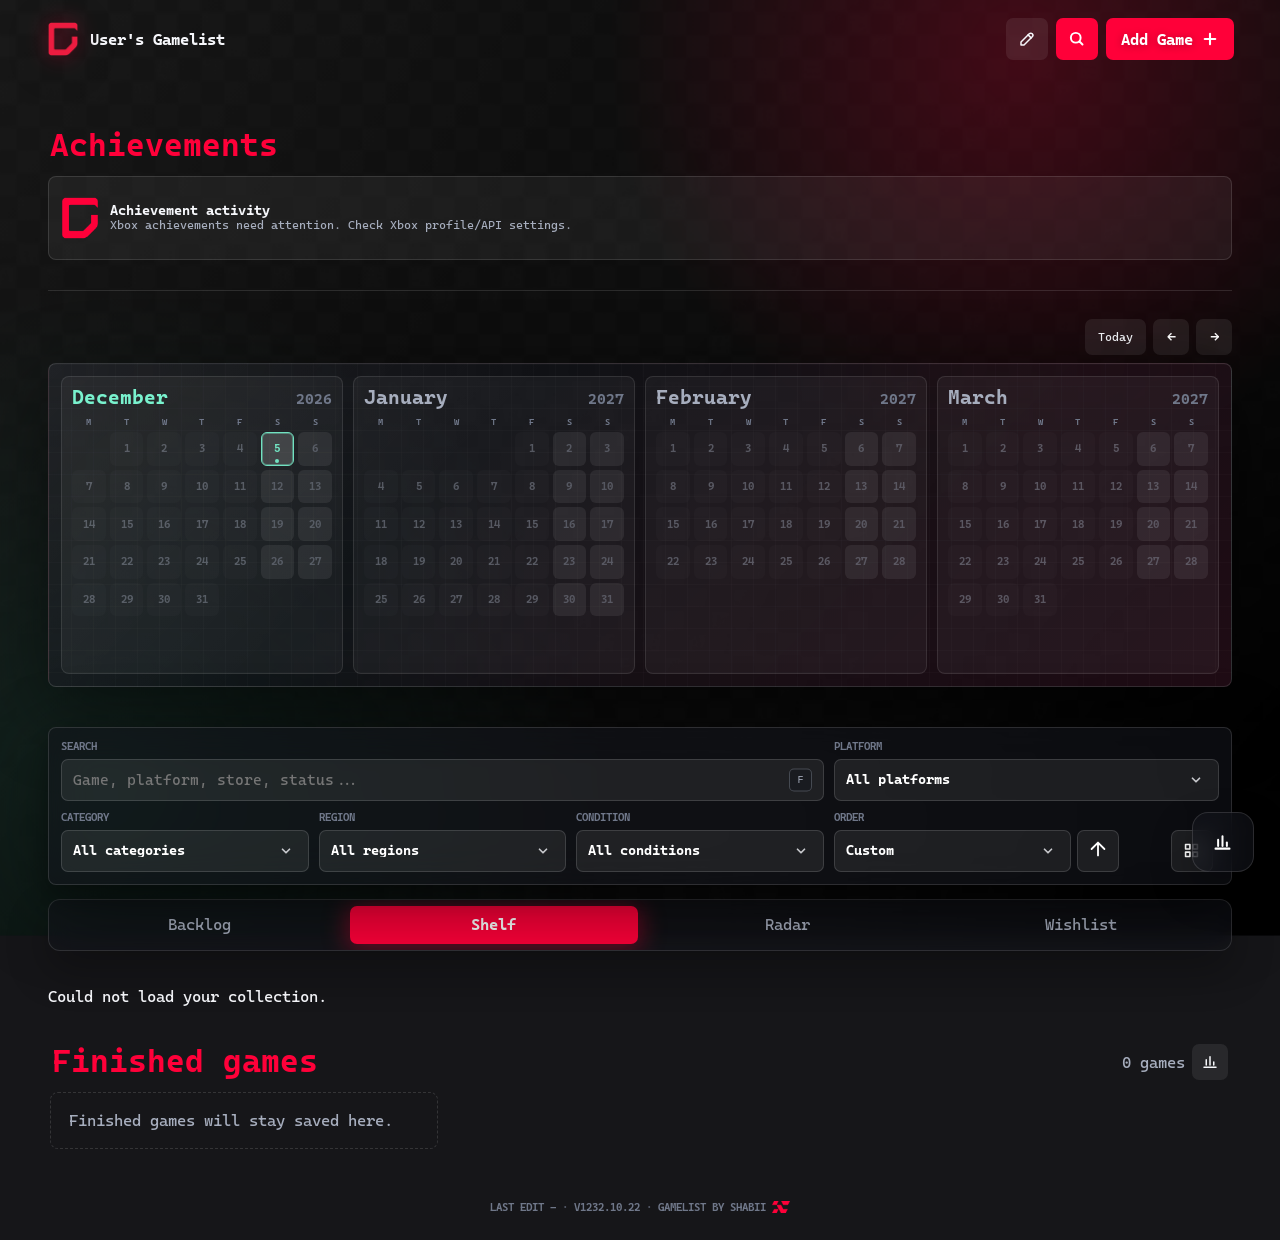
==== collection-ui.html @ f6c551bb "Sync from upstream while preserving local config" ====
<!doctype html>
<html lang="en" class="theme-booting theme-fonts-loading">
  <head>
    <meta charset="utf-8">
    <meta name="viewport" content="width=device-width, initial-scale=1">
    <meta name="color-scheme" content="dark">
    <meta name="theme-color" content="#ff0039">
    <title>Gamelist shared collection UI</title>
    <link rel="icon" type="image/png" href="assets/Icon_shelf.png">
    <style>html.theme-booting:not(.from-pull-navigation) body{visibility:hidden}</style>
    <script>
      if ("serviceWorker" in navigator) {
        const hadController = Boolean(navigator.serviceWorker.controller);
        if (hadController) navigator.serviceWorker.addEventListener("controllerchange", () => window.location.reload(), { once: true });
        navigator.serviceWorker.register("/service-worker.js").catch(() => {});
      }
    </script>
    <script>
      (() => {
        const root = document.documentElement;
        if (window.parent !== window && new URLSearchParams(location.search).get("editor") === "1") root.classList.add("game-editor-embed");
        if (new URLSearchParams(location.search).get("pull") === "1") {
          root.classList.add("from-pull-navigation");
          try {
            if (sessionStorage.getItem("gamelist-editor") === "true") root.classList.add("from-authenticated-navigation");
          } catch {}
        }
        const settingsKey = "gamelist:settings:v1";
        const themes = {
          shabii: { title: "Shabii's Shelf", icon: "assets/Icon_shelf.png", color: "#ff0039" },
          kash: { title: "Kash's Shelf", icon: "assets/kh_icon.png", color: "#005cff" },
        };
        const custom = (settings, fallbackKey) => {
          const theme = settings.customTheme || {};
          const owner = String(settings.defaultOwner || "Owner").trim() || "Owner";
          const hex = (value, fallback) => /^#?[0-9a-fA-F]{6}$/.test(value || "") ? `#${String(value).replace("#", "")}` : fallback;
          const main = theme.mainColorReset === false ? hex(theme.mainColor, themes[fallbackKey].color) : themes[fallbackKey].color;
          const accent = theme.accentColorReset === false ? hex(theme.accentColor, "#79f2ce") : "#79f2ce";
          const gradient = hex(theme.gradientColor, main);
          const extra = hex(theme.extraColor, "#7c5cff");
          const fonts = { antique: "Antique Olive Nord", georgia: "Georgia Bold", pokemon: "Pokemon GBA", pixel: "04B 30", michroma: "Michroma", minecraft: "Minecraft", mata: "Mata Regular" };
          const source = (value) => ({ main, accent, gradient, extra })[value] || main;
          const mix = (color, alpha) => {
            const int = Number.parseInt(color.slice(1), 16);
            return `rgba(${(int >> 16) & 255}, ${(int >> 8) & 255}, ${int & 255}, ${alpha})`;
          };
          const defaultIcon = () => {
            if (theme.mainColorReset !== false) return themes[fallbackKey].icon;
            try { return localStorage.getItem(`gamelist:tinted-icon:shelf:${main}`) || themes[fallbackKey].icon; } catch { return themes[fallbackKey].icon; }
          };
          const icon = owner.toLowerCase() === "kash" ? themes.kash.icon : (theme.shelfIcon || defaultIcon());
          return { title: `${owner}'s Shelf`, icon, color: main, accent, gradient, extra, glow1: mix(source(theme.glowPrimary), .22), glow2: mix(source(theme.glowSecondary || "accent"), .14), background: theme.backgroundImage || "", font: fonts[theme.accentFont] || "Cascadia Code", fontKey: theme.accentFont || "", mode: theme.mode === "light" ? "light" : "dark", disableGlow: Boolean(theme.disableGlow), gradientOn: Boolean(theme.gradient), uppercaseTitles: Boolean(theme.uppercaseTitles), bigLogo: fallbackKey === "kash" || Boolean(theme.bigLogo) };
        };
        const apply = (key, settings = {}) => {
          const themeKey = themes[key] ? key : "shabii";
          const theme = custom(settings, themeKey);
          window.__initialTheme = theme;
          root.dataset.initialTheme = themeKey;
          root.classList.toggle("theme-kash", themeKey === "kash");
          root.classList.toggle("theme-light", theme.mode === "light");
          root.classList.toggle("theme-no-glow", theme.disableGlow);
          root.classList.toggle("theme-gradient", theme.gradientOn);
          root.classList.toggle("theme-uppercase-titles", theme.uppercaseTitles);
          root.classList.toggle("theme-big-logo", theme.bigLogo);
          root.classList.toggle("theme-font-pokemon", theme.fontKey === "pokemon");
          root.classList.toggle("theme-font-michroma", theme.fontKey === "michroma");
          root.classList.toggle("theme-font-mata", theme.fontKey === "mata");
          root.style.setProperty("--accent", theme.color);
          root.style.setProperty("--accent-1", theme.accent);
          root.style.setProperty("--accent-2", theme.accent);
          root.style.setProperty("--title-gradient-start", theme.gradientOn ? theme.gradient : theme.color);
          root.style.setProperty("--title-gradient-end", theme.color);
          root.style.setProperty("--extra-color", theme.extra);
          root.style.setProperty("--glow-primary", theme.glow1);
          root.style.setProperty("--glow-secondary", theme.glow2);
          root.style.setProperty("--custom-backdrop-image", theme.background ? `url("${theme.background.replace(/"/g, "%22")}")` : "var(--default-backdrop-image)");
          root.style.setProperty("--display-title-font", `"${theme.font}", "Cascadia Code", ui-monospace, monospace`);
          document.body?.classList.toggle("theme-kash", themeKey === "kash");
          document.body?.classList.toggle("theme-light", theme.mode === "light");
          document.body?.classList.toggle("theme-no-glow", theme.disableGlow);
          document.body?.classList.toggle("theme-gradient", theme.gradientOn);
          document.body?.classList.toggle("theme-uppercase-titles", theme.uppercaseTitles);
          document.body?.classList.toggle("theme-big-logo", theme.bigLogo);
          document.body?.classList.toggle("theme-font-pokemon", theme.fontKey === "pokemon");
          document.body?.classList.toggle("theme-font-michroma", theme.fontKey === "michroma");
          document.body?.classList.toggle("theme-font-mata", theme.fontKey === "mata");
          document.title = theme.title;
          document.querySelector("meta[name='theme-color']")?.setAttribute("content", theme.color);
          document.querySelector("link[rel='icon']")?.setAttribute("href", theme.icon);
          warmThemeImages(theme);
          return themeKey;
        };
        const warmThemeImages = (theme) => {
          [theme.icon, theme.background].filter(Boolean).forEach((src) => {
            try {
              const image = new Image();
              image.decoding = "async";
              image.src = src;
              if (!src.startsWith("data:") && !document.querySelector(`link[data-theme-preload][href="${CSS.escape(src)}"]`)) {
                const link = document.createElement("link");
                link.rel = "preload";
                link.as = "image";
                link.href = src;
                link.dataset.themePreload = "true";
                document.head.appendChild(link);
              }
            } catch {}
          });
        };
        const waitForDisplayFont = async (theme) => {
          const fontFiles = {
            "Cascadia Code": ["assets/fonts/CascadiaCode.woff2", "font/woff2", 700],
            "Antique Olive Nord": ["assets/fonts/AntiqueOliveNord.woff2", "font/woff2", 900],
            "Georgia Bold": ["assets/fonts/Georgia-Bold.ttf", "font/ttf", 800],
            "Pokemon GBA": ["assets/fonts/pokemon-emerald.ttf", "font/ttf", 400],
            "04B 30": ["assets/fonts/04B_30.TTF", "font/ttf", 400],
            Michroma: ["assets/fonts/Michroma.ttf", "font/ttf", 400],
            Minecraft: ["assets/fonts/Minecraft.ttf", "font/ttf", 400],
            "Mata Regular": ["assets/fonts/Mata%20Regular.otf", "font/otf", 400],
          };
          const [src, type, weight] = fontFiles[theme.font] || fontFiles["Cascadia Code"];
          if (!document.querySelector(`link[data-display-font-preload][href="${src}"]`)) {
            const link = document.createElement("link");
            link.rel = "preload";
            link.as = "font";
            link.type = type;
            link.crossOrigin = "anonymous";
            link.href = src;
            link.dataset.displayFontPreload = "true";
            document.head.appendChild(link);
          }
          await new Promise((resolve) => {
            const settle = () => resolve();
            const timer = window.setTimeout(settle, 1400);
            const load = () => document.fonts.load(`${weight} 40px "${theme.font}"`).then(settle, settle);
            if (document.readyState === "loading") {
              document.addEventListener("DOMContentLoaded", () => load().finally(() => window.clearTimeout(timer)), { once: true });
            } else {
              load().finally(() => window.clearTimeout(timer));
            }
          });
          root.classList.remove("theme-fonts-loading");
        };
        const saveTheme = (key, nextSettings = null) => {
          try {
            const settings = JSON.parse(localStorage.getItem(settingsKey) || "{}");
            localStorage.setItem(settingsKey, JSON.stringify({ ...settings, ...(nextSettings || {}), theme: key }));
          } catch {}
        };
        let savedSettings = {};
        let savedTheme = "";
        try {
          savedSettings = JSON.parse(localStorage.getItem(settingsKey) || "{}");
          savedTheme = savedSettings.theme || "";
        } catch {}
        window.__applyInitialTheme = apply;
        window.__initialThemeReady = (savedTheme
          ? Promise.resolve(apply(savedTheme, savedSettings))
          : fetch("/api/sync?settings=1", { cache: "no-store" })
            .then((response) => response.ok ? response.json() : {})
            .then((data) => {
              const key = themes[data?.settings?.theme] ? data.settings.theme : "shabii";
              saveTheme(key, data?.settings || {});
              return apply(key, data?.settings || {});
            })
            .catch(() => apply("shabii", {}))).then(async () => {
              await waitForDisplayFont(window.__initialTheme || {});
              return root.dataset.initialTheme;
            });
        window.setTimeout(() => root.classList.remove("theme-booting"), 3500);
      })();
    </script>
    <link rel="stylesheet" href="styles.css">
    <link rel="stylesheet" href="shelf.css">
    <link rel="stylesheet" href="game-editor-layout.css">
  </head>
  <body class="shelf-page auth-checking">
    <script>
      (() => {
        const theme = window.__initialTheme || {};
        const themeKey = document.documentElement.dataset.initialTheme;
        document.body.classList.toggle("theme-kash", themeKey === "kash");
        document.body.classList.toggle("theme-light", theme.mode === "light");
        document.body.classList.toggle("theme-no-glow", Boolean(theme.disableGlow));
        document.body.classList.toggle("theme-gradient", Boolean(theme.gradientOn));
        document.body.classList.toggle("theme-uppercase-titles", Boolean(theme.uppercaseTitles));
        document.body.classList.toggle("theme-big-logo", Boolean(theme.bigLogo));
        document.body.classList.toggle("theme-font-pokemon", theme.fontKey === "pokemon");
        document.body.classList.toggle("theme-font-michroma", theme.fontKey === "michroma");
        document.body.classList.toggle("theme-font-mata", theme.fontKey === "mata");
        document.body.classList.toggle("can-edit", sessionStorage.getItem("gamelist-editor") === "true");
      })();
    </script>
    <div class="backdrop" aria-hidden="true"></div>

    <header class="topbar shelf-topbar">
      <a class="brand" href="/?list=shelf" aria-label="Shabii's Shelf">
        <img class="brand-mark" src="assets/Icon_shelf.png" alt="">
        <span>Shabii's Shelf</span>
      </a>
      <button class="brand-version-chip" id="brandVersion" type="button" hidden>Version -</button>
      <script>
        (() => {
          const theme = window.__initialTheme;
          if (!theme) return;
          const brand = document.currentScript.previousElementSibling?.previousElementSibling;
          const mark = brand?.querySelector(".brand-mark");
          const label = brand?.querySelector("span:last-child");
          if (mark && theme.icon) mark.src = theme.icon;
          if (label && theme.title) label.textContent = theme.title;
          if (brand && theme.title) brand.setAttribute("aria-label", theme.title);
        })();
      </script>
      <div class="top-actions">
        <button class="ghost-button" id="loginButton" type="button" title="Edit" aria-label="Edit" data-i18n-title="Edit" data-i18n-aria-label="Edit" hidden>
          <svg class="pencil-icon" viewBox="0 0 24 24" aria-hidden="true"><path d="M4 20h4l11-11a2.8 2.8 0 0 0-4-4L4 16v4Z"></path><path d="M13.5 6.5l4 4"></path></svg>
        </button>
        <button class="icon-button" id="settingsButton" type="button" title="Settings" aria-label="Settings" data-i18n-title="Settings" data-i18n-aria-label="Settings" aria-busy="true" disabled hidden>
          <svg class="settings-icon" viewBox="0 0 24 24" aria-hidden="true">
            <path d="M4 6h10M18 6h2M4 12h2M10 12h10M4 18h10M18 18h2"></path>
            <circle cx="16" cy="6" r="2"></circle>
            <circle cx="8" cy="12" r="2"></circle>
            <circle cx="16" cy="18" r="2"></circle>
          </svg>
        </button>
        <span class="top-actions-separator" aria-hidden="true"></span>
        <button class="ghost-button" id="fetchPricesButton" type="button" hidden>
          <svg class="euro-icon" viewBox="0 0 24 24" aria-hidden="true"><path d="M19 5.5A7 7 0 0 0 8.2 7.1 7.4 7.4 0 0 0 7 12a7.4 7.4 0 0 0 1.2 4.9A7 7 0 0 0 19 18.5"></path><path d="M4 10h10"></path><path d="M4 14h10"></path></svg>
          <span class="button-label">Fetch New Prices</span>
        </button>
        <button class="primary-button top-search-button" id="searchButton" type="button" title="Search" aria-label="Search" data-i18n-title="Search" data-i18n-aria-label="Search">
          <span class="button-icon" aria-hidden="true">
            <svg class="search-icon" viewBox="0 0 24 24"><circle cx="11" cy="11" r="6.5"></circle><path d="m16 16 4 4"></path></svg>
          </span>
        </button>
        <button class="primary-button" id="addButton" type="button" hidden>
          <span class="button-label">Add Game</span>
          <span class="button-icon" aria-hidden="true">
            <svg class="plus-icon" viewBox="0 0 24 24"><path d="M12 5v14"></path><path d="M5 12h14"></path></svg>
          </span>
        </button>
        <script>
          if (sessionStorage.getItem("gamelist-editor") === "true") document.querySelector("#addButton")?.removeAttribute("hidden");
        </script>
      </div>
    </header>

    <main class="shell shelf-shell">
      <div class="shelf-modules" id="shelfModules">
        <section class="playing-section shelf-carousel-module" data-module="playing" hidden></section>
        <section class="shelf-favorites-section" data-module="favorites" hidden>
          <div class="column-head"><div><h2 data-i18n="Showcase">Showcase</h2></div><button class="icon-button showcase-edit-button editor-only" id="showcaseEditButton" type="button" title="Edit Showcase" aria-label="Edit Showcase" data-i18n-title="Edit Showcase" data-i18n-aria-label="Edit Showcase"><svg class="pencil-icon" viewBox="0 0 24 24" aria-hidden="true"><path d="M4 20h4l11-11a2.8 2.8 0 0 0-4-4L4 16v4Z"></path><path d="M13.5 6.5l4 4"></path></svg></button></div>
          <div class="favorite-cover-row" id="favoriteGames"></div>
        </section>
        <section class="achievement-section shelf-trophy-module" data-module="trophies" hidden>
          <div class="column-head"><div><h2 data-i18n="Achievements">Achievements</h2></div></div>
          <div id="shelfTrophyCard" class="achievement-panel glass"></div>
        </section>
        <section class="calendar-section hero" data-module="calendar">
          <div class="release-calendar" id="shelfReleaseCalendar" aria-label="Radar release calendar"></div>
        </section>
        <section class="highlights-section" data-module="kpis">
          <div class="stats" id="shelfStats" aria-live="polite"></div>
        </section>

        <section class="toolbar glass shelf-toolbar" data-module="filters">
          <label class="search shelf-search-wide">
            <span data-i18n="Search">Search</span>
            <span class="search-field">
              <input id="searchInput" type="search" placeholder="Game, publisher, genre..." data-i18n-placeholder="Game, publisher, genre...">
              <kbd class="search-shortcut" aria-hidden="true">F</kbd>
              <svg class="search-mobile-icon search-icon" viewBox="0 0 24 24" aria-hidden="true"><circle cx="11" cy="11" r="6.5"></circle><path d="m16 16 4 4"></path></svg>
            </span>
          </label>
          <label>
            <span data-i18n="Platform">Platform</span>
            <select id="platformFilter"></select>
          </label>
          <label>
            <span data-i18n="Region">Region</span>
            <select id="regionFilter"></select>
          </label>
          <label>
            <span data-i18n="Condition">Condition</span>
            <select id="conditionFilter">
              <option value="all" data-i18n="All conditions">All conditions</option>
              <option value="complete" data-i18n="Complete">Complete</option>
              <option value="complete-plus" data-i18n="Complete +">Complete +</option>
              <option value="loose" data-i18n="Loose">Loose</option>
              <option value="sealed" data-i18n="Sealed">Sealed</option>
            </select>
          </label>
          <label><span data-i18n="Category">Category</span><select id="categoryFilter"></select></label>
          <label class="order-label shelf-order-short">
            <span data-i18n="Order">Order</span>
            <div class="order-control"><select id="sortFilter">
              <option value="added" data-i18n="Last added">Last added</option><option value="title" data-i18n="Name">Name</option><option value="platform" data-i18n="Platform">Platform</option><option value="region" data-i18n="Region">Region</option><option value="value" data-i18n="Value">Value</option>
            </select><button class="direction-toggle" id="sortDirectionButton" type="button" title="Sort ascending" aria-label="Sort ascending"></button></div>
          </label>
          <button class="icon-button view-toggle" id="viewToggleButton" type="button" title="Show as list" aria-label="Show as list">
            <svg class="view-icon" viewBox="0 0 24 24" aria-hidden="true"><rect x="4" y="4" width="6" height="6" rx="1"></rect><rect x="14" y="4" width="6" height="6" rx="1"></rect><rect x="4" y="14" width="6" height="6" rx="1"></rect><rect x="14" y="14" width="6" height="6" rx="1"></rect></svg>
          </button>
        </section>

        <section class="shelf-library" data-module="library">
          <div class="shelf-tabs" id="shelfTabs" hidden></div>
          <div class="column-head">
            <h2 id="shelfLibraryTitle" hidden>Shelf</h2>
            <span id="resultCount"></span>
          </div>
          <div class="shelf-grid" id="gameShelf" aria-live="polite"></div>
          <div class="empty-state glass" id="emptyState" hidden>
            <strong data-i18n="Nothing on this shelf">Nothing on this shelf</strong>
            <span data-i18n="Try another filter or search.">Try another filter or search.</span>
            <button class="ghost-button" id="clearFilters" type="button" data-i18n="Clear filters">Clear filters</button>
          </div>
        </section>
      </div>
    </main>

    <footer class="site-footer" aria-label="Site updates">
      <button id="footerDataUpdate" type="button">Last edit -</button>
      <span class="footer-separator" aria-hidden="true">·</span>
      <button id="footerVersion" type="button">Version -</button>
      <span class="footer-separator footer-credit-separator" aria-hidden="true">·</span>
      <a class="footer-credit" href="https://x.com/Shabii_exe" target="_blank" rel="noreferrer"><span id="footerCreditText">Shelf by Shabii</span><span class="footer-credit-logo" aria-hidden="true"></span></a>
    </footer>

    <button class="icon-button scroll-top-button" id="scrollTopButton" type="button" title="Back to top" aria-label="Back to top">
      <svg class="scroll-top-icon" viewBox="0 0 24 24" aria-hidden="true"><polyline points="6 14 12 8 18 14"></polyline></svg>
    </button>
    <button class="icon-button floating-action-button floating-search-button" id="floatingSearchButton" type="button" title="Search" aria-label="Search" data-i18n-title="Search" data-i18n-aria-label="Search">
      <svg class="search-icon" viewBox="0 0 24 24" aria-hidden="true"><circle cx="11" cy="11" r="6.5"></circle><path d="m16 16 4 4"></path></svg>
    </button>
    <div class="floating-edit-actions" id="floatingEditActions" aria-label="Quick actions">
      <button class="icon-button floating-action-button" id="floatingAddButton" type="button" title="Add Game" aria-label="Add Game" data-i18n-title="Add Game" data-i18n-aria-label="Add Game"><svg class="plus-icon" viewBox="0 0 24 24" aria-hidden="true"><path d="M12 5v14"></path><path d="M5 12h14"></path></svg></button>
    </div>
    <nav class="mobile-action-dock" id="mobileActionDock" aria-label="Quick actions">
      <button class="mobile-dock-action" id="mobileDockUp" type="button" title="Back to top" aria-label="Back to top">
        <svg class="scroll-top-icon" viewBox="0 0 24 24" aria-hidden="true"><polyline points="6 14 12 8 18 14"></polyline></svg>
      </button>
      <button class="mobile-dock-action mobile-dock-switch" id="mobileDockSwitch" type="button" aria-label="Go to Gamelist" data-i18n-aria-label="Go to Gamelist">
        <span class="mobile-switch-logos" data-current-page="shelf" aria-hidden="true"><span class="mobile-switch-logo mobile-switch-logo-shelf"></span><span class="mobile-switch-logo mobile-switch-logo-gamelist"></span></span>
        <span class="mobile-switch-label" data-i18n="Go to Gamelist">Go to Gamelist</span>
      </button>
      <button class="mobile-dock-action" id="mobileDockSettings" type="button" title="Settings" aria-label="Settings" data-i18n-title="Settings" data-i18n-aria-label="Settings" aria-busy="true" disabled hidden>
        <svg class="settings-icon" viewBox="0 0 24 24" aria-hidden="true"><path d="M4 6h10M18 6h2M4 12h2M10 12h10M4 18h10M18 18h2"></path><circle cx="16" cy="6" r="2"></circle><circle cx="8" cy="12" r="2"></circle><circle cx="16" cy="18" r="2"></circle></svg>
        <span data-i18n="Settings">Settings</span>
      </button>
      <button class="mobile-dock-action" id="mobileDockStats" type="button" title="Shelf statistics" aria-label="Shelf statistics" data-i18n-title="Shelf statistics" data-i18n-aria-label="Shelf statistics">
        <svg class="graph-icon" viewBox="0 0 24 24" aria-hidden="true"><path d="M4 19h16"></path><path d="M7 16V9"></path><path d="M12 16V5"></path><path d="M17 16v-4"></path></svg>
        <span data-i18n="Check statistics">Check statistics</span>
      </button>
      <button class="mobile-dock-action" id="mobileDockSearch" type="button" title="Search" aria-label="Search" data-i18n-title="Search" data-i18n-aria-label="Search">
        <svg class="search-icon" viewBox="0 0 24 24" aria-hidden="true"><circle cx="11" cy="11" r="6.5"></circle><path d="m16 16 4 4"></path></svg>
        <span data-i18n="Search">Search</span>
      </button>
      <button class="mobile-dock-action" id="mobileDockAdd" type="button" aria-label="Add Game" data-i18n-aria-label="Add Game" hidden>
        <svg class="plus-icon" viewBox="0 0 24 24" aria-hidden="true"><path d="M12 5v14M5 12h14"></path></svg>
        <span data-i18n="Add Game">Add Game</span>
      </button>
    </nav>

    <dialog id="detailDialog">
      <article class="detail-modal glass">
          <button class="icon-button detail-close" id="detailClose" type="button" title="Close" aria-label="Close">×</button>
          <div class="detail-cover" id="detailCoverWrap"><img id="detailCover" alt=""></div>
          <div class="detail-body">
            <h2 id="detailTitle"></h2>
            <div class="studio-line" id="detailStudio"></div>
            <div class="meta" id="detailMeta"></div>
            <div class="play-dates detail-dates" id="detailDates"></div>
            <div class="chips" id="detailChips"></div>
            <div class="store-links" id="detailLinks"></div>
            <div class="detail-note" id="detailNote" hidden></div>
            <p id="detailDescription"></p>
            <section class="detail-guides" id="detailGuides" hidden><h3 data-i18n="Guides">Guides</h3><div class="guide-links" id="detailGuideLinks"></div></section>
            <section class="detail-condition" id="detailConditionPanel"><h3 data-i18n="Collection condition">Collection condition</h3><div class="condition-grid" id="detailCondition"></div></section>
            <section class="detail-price-panel" id="detailPricePanel"><div class="detail-section-head"><button class="detail-section-toggle" id="detailPriceToggle" type="button" aria-expanded="true" aria-controls="detailPriceContent"><span data-i18n="Collection value">Collection value</span><strong id="detailPriceHeadline"></strong></button><button class="icon-button detail-fetch-value-button editor-only" id="fetchValueButton" type="button" title="Fetch value" aria-label="Fetch value" data-i18n-title="Fetch value" data-i18n-aria-label="Fetch value"><svg class="euro-icon" viewBox="0 0 24 24" aria-hidden="true"><path d="M19 5.5A7 7 0 0 0 8.2 7.1 7.4 7.4 0 0 0 7 12a7.4 7.4 0 0 0 1.2 4.9A7 7 0 0 0 19 18.5"></path><path d="M4 10h10"></path><path d="M4 14h10"></path></svg></button></div><div class="detail-price-content" id="detailPriceContent"><div id="detailPriceSummary"></div><svg id="detailPriceGraph" class="price-history-graph" viewBox="0 0 600 150" role="img" aria-label="Collection value history" data-i18n-aria-label="Collection value history"></svg></div></section>
            <section class="detail-store-price-panel" id="detailStorePricePanel"><div class="prices detail-prices detail-store-prices" id="detailStorePrices"></div></section>
            <section class="detail-trophies" id="shelfDetailTrophies" hidden><div class="detail-trophies-head"><h3><svg class="trophy-icon" viewBox="0 0 24 24" aria-hidden="true"><path d="M8 4h8v4a4 4 0 0 1-8 0V4Z"></path><path d="M8 6H5a3 3 0 0 0 3 3"></path><path d="M16 6h3a3 3 0 0 1-3 3"></path><path d="M12 12v4"></path><path d="M9 20h6"></path><path d="M10 16h4v4h-4z"></path></svg><span id="shelfTrophyTitle">TROPHIES</span></h3><div class="detail-trophy-tools"><span id="shelfTrophyCount"></span><span class="detail-trophy-percent" id="shelfTrophyPercent"></span><select id="shelfTrophySort" aria-label="Sort trophies" data-i18n-aria-label="Sort trophies"><option value="order" data-i18n="Order">Order</option><option value="name" data-i18n="Name">Name</option><option value="completed" data-i18n="Completed">Completed</option></select><button class="direction-toggle" id="shelfTrophyDirection" type="button" title="Sort ascending" aria-label="Sort ascending"><svg class="sort-arrow-icon" viewBox="0 0 24 24" aria-hidden="true"><path d="M12 19V5m-7 7 7-7 7 7"></path></svg></button></div></div><div class="detail-trophy-scroller"><div class="detail-trophy-list" id="shelfTrophyList"></div></div></section>
          </div>
      </article>
    </dialog>

    <dialog id="addDialog">
      <form method="dialog" class="modal add-modal" id="addGameForm">
        <div class="modal-head">
          <div><p class="eyebrow">Game data</p><h2>Add game</h2></div>
          <div class="modal-head-actions">
            <button class="primary-button modal-head-save" type="submit">Save</button>
            <button class="icon-button" id="addClose" type="button" title="Close" aria-label="Close">×</button>
          </div>
        </div>

        <div class="shelf-gamelist-import-summary" id="shelfGamelistImportSummary" hidden>
          <img class="shelf-gamelist-import-cover" alt="">
          <div class="shelf-gamelist-import-copy">
            <strong class="shelf-gamelist-import-title"></strong>
            <span class="shelf-gamelist-import-platform"></span>
            <span class="shelf-gamelist-import-condition"></span>
            <span class="shelf-gamelist-import-notes"></span>
          </div>
        </div>

        <div class="lookup-row">
          <label>
            <span class="lookup-label-physical" data-i18n="Search DB or PriceCharting">Search DB or PriceCharting</span><span class="lookup-label-digital" data-i18n="Search DB or IGDB URL">Search DB or IGDB URL</span>
            <input id="lookupInput" type="search" placeholder="Game name or PriceCharting page" data-i18n-placeholder="Game name or PriceCharting page">
          </label>
          <button class="ghost-button icon-only-button" id="lookupButton" type="button" title="Fetch info" aria-label="Fetch info">
            <svg class="search-icon" viewBox="0 0 24 24" aria-hidden="true"><circle cx="11" cy="11" r="7"></circle><path d="M16.5 16.5 21 21"></path></svg>
            <svg class="autocomplete-cone-icon" viewBox="0 0 24 24" aria-hidden="true"><path d="M4 5h16l-6.2 7.1v5.2L10.2 19v-6.9L4 5Z"></path><path d="m18.2 3 .6 1.8 1.8.6-1.8.6-.6 1.8-.6-1.8-1.8-.6 1.8-.6.6-1.8Z"></path></svg>
          </button>
          <label class="check-filter toggle-check form-check collection-check lookup-digital-check">
            <input id="shelfDigitalInput" type="checkbox">
            <span class="check-label-with-icon"><svg class="download-badge-icon" viewBox="0 0 24 24" aria-hidden="true"><rect x="5" y="4.5" width="14" height="15" rx="3"></rect><path d="M12 7.5v6.5"></path><path d="M9.5 11.8 12 14.3l2.5-2.5"></path><path d="M8.8 17h6.4"></path></svg><span data-i18n="Digital">Digital</span></span>
          </label>
        </div>
        <div class="lookup-results" id="lookupResults"></div>
        <div class="shelf-gamelist-target-picker" id="shelfGamelistTargetPicker" hidden>
          <span class="shelf-gamelist-target-label" data-i18n="Add Game To">Add Game To</span>
          <div class="shelf-gamelist-target-options" role="group" aria-label="Add game to">
            <span class="shelf-gamelist-target-indicator" aria-hidden="true"></span>
            <button type="button" data-gamelist-target="gamelist"><span class="shelf-gamelist-target-logo gamelist-target-logo" aria-hidden="true"></span><span data-i18n="Gamelist">Gamelist</span></button>
            <button type="button" data-gamelist-target="shelf"><span class="shelf-gamelist-target-logo shelf-target-logo" aria-hidden="true"></span><span data-i18n="Shelf">Shelf</span></button>
          </div>
        </div>
        <div class="shelf-gamelist-list-picker" id="shelfGamelistListPicker" hidden>
          <div class="shelf-gamelist-section-options shelf-gamelist-target-options" role="group" aria-label="Gamelist list">
            <span class="shelf-gamelist-target-indicator" aria-hidden="true"></span>
            <button type="button" data-gamelist-section="collection"><span data-i18n="Collection">Collection</span></button>
            <button type="button" data-gamelist-section="upcoming"><span data-i18n="Radar">Radar</span></button>
            <button type="button" data-gamelist-section="wanted"><span data-i18n="Wishlist">Wishlist</span></button>
          </div>
        </div>
        <div class="game-list-controls" id="shelfGamelistListControls" role="group" aria-label="Gamelist list and preorder" hidden>
        <div class="shelf-gamelist-preorder-stream-row" id="shelfGamelistPreorderStreamRow">
          <div class="shelf-gamelist-preorder-row" id="shelfGamelistPreorderRow">
            <label class="check-filter toggle-check shelf-gamelist-preorder-check">
              <input id="shelfGamelistPreorderCheck" type="checkbox">
              <span class="check-label-with-icon"><svg class="shopping-bag-icon" viewBox="0 0 24 24" aria-hidden="true"><path d="M6.5 8.5h11l1 12h-13l1-12Z"></path><path d="M9 8.5V7a3 3 0 0 1 6 0v1.5"></path></svg><span data-i18n="Preorder">Preorder</span></span>
            </label>
            <label class="shelf-gamelist-preorder-field" id="shelfGamelistPreorderField" hidden>
              <span class="icon-input store-icon-input">
                <span class="field-leading-icon shelf-gamelist-store-icon" aria-hidden="true"></span>
                <input id="shelfGamelistPreorderStoreInput" placeholder="Xtralife, Game, Amazon...">
              </span>
            </label>
          </div>
          <label class="check-filter toggle-check shelf-add-collection-check" hidden><input id="shelfAddCollectionInput" type="checkbox"><span class="check-label-with-icon"><span class="shelf-gamelist-target-logo gamelist-target-logo" aria-hidden="true"></span><span data-i18n="Add to backlog">Add to backlog</span></span></label>
          <label class="shelf-gamelist-flag shelf-gamelist-stream-field check-filter toggle-check stream-check" hidden><input id="shelfGamelistStreamInput" type="checkbox"><span data-i18n="Stream">Stream</span></label>
        </div>
        </div>
        <section class="form-group shelf-collecting-section">
          <h3 data-i18n="Collecting Information">Collecting Information</h3>
          <div class="form-grid shelf-editor-grid unified-game-editor-grid">
            <div class="shelf-editor-cover-preview" role="img" aria-label="Game cover preview">
              <img id="shelfEditorCoverPreview" class="is-placeholder" src="assets/Icon_shelf.png" alt="" aria-hidden="true">
            </div>
            <label class="shelf-title-field"><span data-i18n="Title">Title</span><input id="titleInput" required></label>
            <label class="shelf-console-field"><span data-i18n="Platform">Platform</span><span class="icon-input shelf-edit-icon-input"><span class="field-leading-icon shelf-platform-field-icon" aria-hidden="true"></span><input id="platformInput" list="shelfPlatformOptions"></span><datalist id="shelfPlatformOptions"></datalist></label>
            <div class="shelf-gamelist-placement" id="shelfGamelistPlacement" hidden>
              <select id="shelfGamelistSectionInput" hidden tabindex="-1" aria-hidden="true">
                <option value="wanted" data-i18n="Wishlist">Wishlist</option>
                <option value="upcoming" data-i18n="Radar">Radar</option>
                <option value="backlog" data-i18n="Backlog">Backlog</option>
              </select>
            </div>
            <label class="shelf-region-field"><span data-i18n="Region">Region</span><span class="icon-input shelf-edit-icon-input"><select id="countryInput" required></select></span></label>
            <label class="shelf-dlc-field check-filter toggle-check"><input id="dlcInput" type="checkbox"><span data-i18n="DLC">DLC</span></label>
            <label class="shelf-entitlement-field shelf-psplus-field check-filter toggle-check"><input id="psPlusInput" type="checkbox"><span class="check-label-with-icon"><img class="shelf-entitlement-icon" src="assets/platforms/psplus.png" alt="" aria-hidden="true"><span>PlayStation Plus</span></span></label>
            <label class="shelf-entitlement-field shelf-games-with-gold-field check-filter toggle-check"><input id="gamesWithGoldInput" type="checkbox"><span class="check-label-with-icon"><img class="shelf-entitlement-icon" src="assets/platforms/gameswithgold.png" alt="" aria-hidden="true"><span data-i18n="Games with Gold">Games with Gold</span></span></label>
            <label class="shelf-release-field"><span data-i18n="Release Date">Release Date</span><input id="releaseDateInput" type="date"></label>
            <label class="shelf-release-text-field"><span data-i18n="Release Text (Optional)">Release Text (Optional)</span><input id="shelfGamelistReleaseTextInput" placeholder="2026?, 18 June, TBA..." data-i18n-placeholder="2026?, 18 June, TBA..."></label>
            <label class="shelf-addition-field"><span data-i18n="Addition Date">Addition Date</span><input id="additionDateInput" type="date"></label>
            <label class="shelf-gamelist-flag shelf-gamelist-emulator-field check-filter toggle-check"><input id="shelfGamelistEmulatorInput" type="checkbox"><span>Emulator</span></label>
            <label class="shelf-gamelist-flag shelf-gamelist-multiplayer-field check-filter toggle-check"><input id="shelfGamelistMultiplayerInput" type="checkbox"><span class="check-label-with-icon"><svg class="online-globe-icon" viewBox="0 0 24 24" aria-hidden="true"><circle cx="12" cy="12" r="8"></circle><path d="M4 12h16"></path><path d="M12 4c2.1 2.2 3.2 4.8 3.2 8s-1.1 5.8-3.2 8"></path><path d="M12 4c-2.1 2.2-3.2 4.8-3.2 8s1.1 5.8 3.2 8"></path></svg><span data-i18n="Multiplayer">Multiplayer</span></span></label>
            <label class="shelf-gamelist-flag shelf-gamelist-coop-field check-filter toggle-check"><input id="shelfGamelistCoopInput" type="checkbox"><span class="check-label-with-icon"><svg class="coop-icon" viewBox="0 0 24 24" aria-hidden="true"><circle cx="8" cy="8" r="3"></circle><circle cx="16" cy="8" r="3"></circle><path d="M2.8 19c.4-4 2.1-6 5.2-6s4.8 2 5.2 6"></path><path d="M10.8 19c.4-4 2.1-6 5.2-6s4.8 2 5.2 6"></path></svg><span data-i18n="Coop">Coop</span></span></label>
            <span class="shelf-entitlement-grid-spacer" aria-hidden="true"></span>
            <label class="shelf-value-field"><span data-i18n="Estimated Value">Estimated Value</span><input id="priceInput" inputmode="decimal" placeholder="0.00"></label>
            <label class="shelf-gamelist-length-field"><span data-i18n="Aproximate playtime">Aproximate playtime</span><input id="shelfGamelistLengthInput" type="number" min="0" step="1" placeholder="Hours" data-i18n-placeholder="Hours"></label>
            <label class="shelf-gamelist-preferred-store-field"><span data-i18n="Preferred preorder store">Preferred preorder store</span><span class="icon-input store-icon-input"><span class="field-leading-icon shelf-gamelist-preferred-store-icon" aria-hidden="true"></span><input id="shelfGamelistPreferredStoreInput" placeholder="Limited Run, Amazon..." data-i18n-placeholder="Limited Run, Amazon..."></span></label>
            <div class="shelf-condition-field"><span class="shelf-condition-title" id="shelfConditionLabel" data-i18n="Collection condition">Collection condition</span><fieldset class="condition-editor" aria-labelledby="shelfConditionLabel"><div class="condition-grid">
                <label class="check-filter toggle-check"><input id="conditionGameInput" type="checkbox"><span data-i18n="Game">Game</span></label>
                <label class="check-filter toggle-check"><input id="conditionManualInput" type="checkbox"><span data-i18n="Manual">Manual</span></label>
                <label class="check-filter toggle-check"><input id="conditionBoxInput" type="checkbox"><span data-i18n="Box">Box</span></label>
                <label class="check-filter toggle-check"><input id="conditionOtherInput" type="checkbox"><span data-i18n="Other">Other</span></label>
                <label class="check-filter toggle-check condition-sealed"><input id="conditionSealedInput" type="checkbox"><span data-i18n="Sealed">Sealed</span></label>
            </div></fieldset></div>
            <label class="shelf-gamelist-status-field"><span data-i18n="Other tags">Other tags</span><input id="shelfGamelistStatusesInput" placeholder="To Collect, Scarce, Waiting for Physical" data-i18n-placeholder="To Collect, Scarce, Waiting for Physical"></label>
            <label class="wide shelf-condition-notes-field"><span data-i18n="Condition Notes">Condition Notes</span><textarea id="notesInput" rows="3" placeholder="Missing booklet, sealed, damaged case..." data-i18n-placeholder="Missing booklet, sealed, damaged case..."></textarea></label>
            <label class="shelf-owner-field"><span data-i18n="Owner">Owner</span><input id="ownersInput" placeholder="Judy, Jordi, Cage" data-i18n-placeholder="Judy, Jordi, Cage"></label>
            <label class="shelf-achievement-search-field"><span data-i18n="Alternate Achievement search name">Alternate Achievement search name</span><input id="trophyNameInput" placeholder="Optional alternate title" data-i18n-placeholder="Optional alternate title"></label>
          </div>
        </section>

        <section class="form-group shelf-game-data-section">
          <h3 id="shelfGameDataHeading" data-i18n="Game Data" hidden>Game Data</h3>
          <details id="shelfGameDataDisclosure" open>
          <summary class="shelf-game-data-toggle"><span data-i18n="Game Data">Game Data</span><svg viewBox="0 0 24 24" aria-hidden="true"><path d="m9 5 7 7-7 7"></path></svg></summary>
          <div class="form-grid">
            <label><span data-i18n="Developer">Developer</span><input id="developerInput" placeholder="Studio" data-i18n-placeholder="Studio"></label>
            <label><span data-i18n="Publisher">Publisher</span><input id="publisherInput" placeholder="Company" data-i18n-placeholder="Company"></label>
            <label class="wide"><span data-i18n="Genre">Genre</span><input id="genreInput" placeholder="Adventure, RPG, FPS" data-i18n-placeholder="Adventure, RPG, FPS"></label>
            <label class="wide"><span data-i18n="Description">Description</span><textarea id="shelfDescriptionInput" rows="4" placeholder="Manual description or fetched game summary" data-i18n-placeholder="Manual description or fetched game summary"></textarea></label>
            <label class="wide"><span data-i18n="IGDB Page">IGDB Page</span><input id="igdbUrlInput" type="url" placeholder="https://www.igdb.com/games/..."></label>
            <label class="wide"><span data-i18n="HowLongToBeat URL">HowLongToBeat URL</span><input id="hltbUrlInput" type="url" placeholder="https://howlongtobeat.com/game/..."></label>
            <label><span data-i18n="PlayStation URL">PlayStation URL</span><input id="playstationUrlInput" type="url" placeholder="https://store.playstation.com/..."></label>
            <label><span data-i18n="Nintendo URL">Nintendo URL</span><input id="nintendoUrlInput" type="url" placeholder="https://www.nintendo.com/..."></label>
            <label><span data-i18n="Steam URL">Steam URL</span><input id="steamUrlInput" type="url" placeholder="https://store.steampowered.com/..."></label>
            <label><span data-i18n="Xbox URL">Xbox URL</span><input id="xboxUrlInput" type="url" placeholder="https://www.xbox.com/..."></label>
            <label class="wide"><span data-i18n="Cover URL">Cover URL</span><input id="coverInput" type="url" placeholder="https://..." data-i18n-placeholder="https://..."></label>
          </div>
          </details>
        </section>

        <section class="form-group shelf-pricecharting-section">
          <h3 data-i18n="PriceCharting Data">PriceCharting Data</h3>
          <div class="form-grid physical-id-grid">
            <label><span>UPC / EAN</span><input id="upcInput" inputmode="numeric"></label>
            <label><span data-i18n="SKU / Catalog Number">SKU / Catalog Number</span><input id="skuInput"></label>
            <label><span>ASIN</span><input id="asinInput"></label>
            <label><span data-i18n="eBay Product ID">eBay Product ID</span><input id="epidInput"></label>
            <label class="wide"><span data-i18n="PriceCharting Page or Product ID">PriceCharting Page or Product ID</span><input id="pricechartingIdInput" placeholder="https://www.pricecharting.com/game/... or product ID" data-i18n-placeholder="https://www.pricecharting.com/game/... or product ID"></label>
          </div>
        </section>
        <div class="modal-actions">
          <button class="danger-button icon-only-button edit-delete-button" id="editDeleteButton" type="button" title="Delete" aria-label="Delete" hidden>
            <svg class="trash-icon" viewBox="0 0 24 24" aria-hidden="true"><path d="M3 6h18"></path><path d="M8 6V4h8v2"></path><path d="M19 6l-1 14H6L5 6"></path><path d="M10 11v5"></path><path d="M14 11v5"></path></svg>
          </button>
          <button class="primary-button modal-save-button" type="submit" data-i18n="Add to Shelf">Add to Shelf</button>
        </div>
      </form>
    </dialog>

    <dialog id="editorUnsavedDialog" class="unsaved-edit-dialog">
      <article class="auth-modal glass unsaved-edit-modal">
        <div class="modal-head">
          <div><p class="eyebrow">Shelf editor</p><h2>Are you sure?</h2></div>
          <button class="icon-button" type="button" data-editor-unsaved-cancel aria-label="Return to editing">×</button>
        </div>
        <p class="unsaved-edit-copy">You have unsaved changes.</p>
        <div class="modal-actions unsaved-edit-actions">
          <button class="ghost-button" type="button" data-editor-unsaved-save>Close and save</button>
          <button class="primary-button" type="button" data-editor-unsaved-discard>Close without saving</button>
        </div>
      </article>
    </dialog>

    <dialog id="layoutDialog" class="settings-dialog">
      <form class="settings-modal glass" id="layoutForm">
        <div class="modal-head">
          <div><p class="eyebrow" id="layoutDialogEyebrow">Shelf settings</p><h2 class="settings-main-heading"><span id="layoutDialogTitle">Settings</span><button class="settings-main-back-title" id="layoutDialogBackTitle" type="button" data-shelf-settings-back aria-label="Go back" hidden><span class="settings-main-title-current"><svg class="settings-main-back-glyph" viewBox="0 0 24 24" aria-hidden="true"><path d="m15 18-6-6 6-6"/></svg><span id="layoutDialogSectionTitle"></span></span><span class="settings-main-title-hover"><svg class="settings-main-back-glyph" viewBox="0 0 24 24" aria-hidden="true"><path d="m15 18-6-6 6-6"/></svg>Go back</span></button></h2></div>
          <div class="modal-head-actions">
            <button class="primary-button modal-head-save" type="submit" data-i18n="Save">Save</button>
            <button class="icon-button" id="layoutClose" type="button" title="Close" aria-label="Close">×</button>
          </div>
        </div>
        <div class="settings-home" id="shelfSettingsHome">
          <p class="settings-home-copy">Choose what you’d like to manage.</p>
          <div class="settings-category-grid">
            <button class="settings-category-card" type="button" data-shelf-settings-panel="design"><span class="settings-category-icon" aria-hidden="true"><svg viewBox="0 0 24 24"><path d="M4 20h4l11-11a2.8 2.8 0 0 0-4-4L4 16v4Z"/><path d="M13.5 6.5l4 4"/><path d="M13 20h7"/></svg></span><span class="settings-category-text"><strong>Page design</strong><small>Layout, appearance, and preferences</small></span><span class="settings-category-arrow" aria-hidden="true"><svg viewBox="0 0 24 24"><path d="m9 5 7 7-7 7"/></svg></span></button>
            <button class="settings-category-card" type="button" data-shelf-settings-panel="accounts"><span class="settings-category-icon" aria-hidden="true"><svg viewBox="0 0 24 24"><circle cx="10" cy="7" r="4"/><path d="M3 21v-2a5 5 0 0 1 5-5h4a5 5 0 0 1 5 5v2M19 8v6m3-3h-6"/></svg></span><span class="settings-category-text"><strong>Accounts</strong><small>Connected services and sign out</small></span><span class="settings-category-arrow" aria-hidden="true"><svg viewBox="0 0 24 24"><path d="m9 5 7 7-7 7"/></svg></span></button>
            <button class="settings-category-card" type="button" data-shelf-settings-panel="data"><span class="settings-category-icon" aria-hidden="true"><svg viewBox="0 0 24 24"><path d="M6 3h9l4 4v14H6zM14 3v5h5M9 12h7M9 16h7"/></svg></span><span class="settings-category-text"><strong>Your Data</strong><small>Import and export your collections</small></span><span class="settings-category-arrow" aria-hidden="true"><svg viewBox="0 0 24 24"><path d="m9 5 7 7-7 7"/></svg></span></button>
            <button class="settings-category-card" type="button" data-shelf-settings-panel="dev"><span class="settings-category-icon" aria-hidden="true"><svg viewBox="0 0 24 24"><path d="m8 5-6 7 6 7M16 5l6 7-6 7M14 3l-4 18"/></svg></span><span class="settings-category-text"><strong>Dev Features</strong><small>Tools and experimental features</small></span><span class="settings-category-arrow" aria-hidden="true"><svg viewBox="0 0 24 24"><path d="m9 5 7 7-7 7"/></svg></span></button>
          </div>
          <section class="settings-dev-home" id="shelfSettingsDevHome" hidden><h3>Dev Features</h3><div class="settings-dev-links" id="shelfSettingsDevHomeLinks"></div></section>
        </div>
        <section class="settings-window-panel" data-shelf-settings-window="design" hidden>
          <section class="settings-section"><h3 data-i18n="Shelf page layout">Shelf page layout</h3><div class="settings-layout" id="layoutList" aria-label="Page order"></div></section>
          <section class="settings-section"><h3>Details</h3>
            <div class="settings-grid settings-detail-grid">
              <div class="settings-preference-row" id="shelfSettingsPreferencesBeforeCurrency"></div>
              <label class="settings-detail-compact"><span data-i18n="Currency">Currency</span><select id="shelfSettingsCurrency"><option value="EUR">EUR</option><option value="USD">USD</option><option value="GBP">GBP</option><option value="JPY">JPY</option></select></label>
              <label class="settings-detail-compact"><span data-i18n="Region">Region</span><select id="shelfSettingsRegion"><option value="ES" data-flag="assets/flags/es.svg" data-i18n="Spain">Spain</option><option value="IT" data-flag="assets/flags/it.svg" data-i18n="Italy">Italy</option><option value="IE" data-flag="assets/flags/ie.svg" data-i18n="Ireland">Ireland</option><option value="FR" data-flag="assets/flags/fr.svg" data-i18n="France">France</option><option value="PT" data-flag="assets/flags/pt.svg" data-i18n="Portugal">Portugal</option><option value="JP" data-flag="assets/flags/jp.svg" data-i18n="Japan">Japan</option><option value="MX" data-flag="assets/flags/mx.svg" data-i18n="Mexico">Mexico</option><option value="US" data-flag="assets/flags/us.svg">US</option><option value="UK" data-flag="assets/flags/gb.svg">UK</option></select></label>
              <label class="settings-detail-compact"><span data-i18n="Language">Language</span><select id="shelfSettingsLanguage"><option value="en">English</option><option value="es-ES">Castellano</option></select></label>
              <div class="settings-preference-row" id="shelfSettingsPreferencesAfterLanguage"></div>
            </div>
          </section>
          <section class="settings-section"><h3 data-i18n="Stores">Stores</h3><div class="settings-store-list" id="shelfSettingsStores"></div></section>
          <section class="settings-section settings-inline-theme-section"><p class="eyebrow settings-customize-title">Customize Theme</p><div id="shelfSettingsThemeEditor"></div></section>
        </section>
        <section class="settings-window-panel settings-accounts-section" data-shelf-settings-window="accounts" hidden>
          <label class="settings-account-field settings-default-owner-field"><span data-i18n="Default owner">Default owner</span><input id="shelfSettingsDefaultOwner" autocomplete="off"></label>
          <hr class="settings-account-separator"><div data-shelf-accounts><div id="shelfAccountsMount"></div></div>
          <button class="settings-logout-button" id="shelfSettingsLogoutButton" type="button"><svg class="exit-icon" viewBox="0 0 24 24" aria-hidden="true"><path d="M10 5H6.8A2.8 2.8 0 0 0 4 7.8v8.4A2.8 2.8 0 0 0 6.8 19H10"></path><path d="M14 8l4 4-4 4"></path><path d="M8 12h10"></path></svg> Log out of my account</button>
        </section>
        <section class="settings-window-panel settings-csv-section" data-shelf-settings-window="data" hidden><div class="settings-csv-data" id="shelfSettingsCsvData"></div></section>
        <section class="settings-window-panel settings-dev-section" data-shelf-settings-window="dev" hidden><div class="settings-dev-links" id="shelfSettingsDevFeatures"></div></section>
        <div class="modal-actions"><button class="primary-button modal-save-button" type="submit" data-i18n="Save">Save</button></div>
      </form>
    </dialog>

    <dialog id="shelfSettingsUnsavedDialog" class="settings-unsaved-dialog"><article class="auth-modal glass settings-unsaved-modal"><div class="modal-head"><div><p class="eyebrow">Settings</p><h2>Are you sure?</h2></div><button class="icon-button" type="button" data-shelf-unsaved-cancel aria-label="Go back to settings">×</button></div><p class="settings-unsaved-copy">You have unsaved changes.</p><div class="modal-actions settings-unsaved-actions"><button class="ghost-button" type="button" data-shelf-unsaved-save></button><button class="primary-button" type="button" data-shelf-unsaved-discard></button></div></article></dialog>

    <dialog id="showcaseDialog" class="settings-dialog">
      <form class="settings-modal glass showcase-modal" id="showcaseForm">
        <div class="modal-head">
          <div><p class="eyebrow">Shelf</p><h2>Showcase</h2></div>
          <div class="modal-head-actions">
            <button class="primary-button modal-head-save" type="submit">Save</button>
            <button class="icon-button" id="showcaseClose" type="button" title="Close" aria-label="Close">×</button>
          </div>
        </div>
        <div class="showcase-selected" id="showcaseSelected"></div>
        <div class="toolbar showcase-toolbar">
          <label class="search showcase-search">
            <span>Search</span>
            <input id="showcaseSearch" type="search" placeholder="Game, platform, genre...">
          </label>
          <label><span>Platform</span><select id="showcasePlatform"></select></label>
          <label><span>Region</span><select id="showcaseRegion"></select></label>
          <label><span>Category</span><select id="showcaseCategory"></select></label>
          <div class="showcase-direction-field"><button class="direction-toggle" id="showcaseSortDirection" type="button" title="Sort ascending" aria-label="Sort ascending"></button></div>
        </div>
        <div class="showcase-count" id="showcaseCount"></div>
        <div class="showcase-picker-grid" id="showcaseList"></div>
      </form>
    </dialog>

    <dialog id="shelfCompletedDialog" class="platinum-dialog">
      <article class="platinum-modal glass"><div class="modal-head"><div><p class="eyebrow">Achievements</p><h2 class="platinum-title" id="shelfCompletedTitle"></h2></div><div class="platinum-head-actions"><button class="icon-button" id="shelfCompletedClose" type="button" title="Close" aria-label="Close">×</button><span class="platinum-count-pill" id="shelfCompletedCount"></span></div></div><div class="platinum-filter-bar"><label class="platinum-year-select"><span>Year</span><select id="shelfCompletedYear"><option value="all">All</option></select></label><label class="platinum-platform-select"><span>Platform</span><select id="shelfCompletedPlatform"><option value="all">All</option></select></label><label class="platinum-order-label"><span>Order</span><div class="platinum-order-control"><select id="shelfCompletedSort" aria-label="Sort completed games"><option value="time">Time</option><option value="name">Name</option></select><button class="direction-toggle" id="shelfCompletedDirection" type="button" title="Sort descending" aria-label="Sort descending"></button><button class="icon-button view-toggle section-view-toggle" id="shelfCompletedView" type="button" title="Grid view" aria-label="Grid view"></button></div></label></div><div class="platinum-list" id="shelfCompletedList"></div></article>
    </dialog>

    <dialog id="shelfReleaseDialog">
      <article class="release-modal glass">
        <div class="modal-head">
          <div>
            <p class="eyebrow" data-i18n="Release day">Release day</p>
            <h2 id="shelfReleaseDialogTitle"></h2>
          </div>
          <button class="icon-button" id="shelfReleaseCloseButton" type="button" title="Close">×</button>
        </div>
        <div class="card-list release-dialog-list" id="shelfReleaseDialogList"></div>
      </article>
    </dialog>

    <dialog id="shelfStatsDialog" class="shelf-stats-dialog">
      <article class="finished-stats-modal shelf-stats-modal glass">
        <div class="modal-head">
          <div>
            <p class="eyebrow" id="shelfStatsBrow">YEARLY STATISTICS</p>
            <h2 id="shelfStatsTitle">Shelf statistics</h2>
          </div>
          <button class="icon-button" id="shelfStatsCloseButton" type="button" title="Close" aria-label="Close">×</button>
        </div>
        <div class="shelf-stats-controls">
          <label class="finished-stats-year-picker">
            <span>Year</span>
            <select id="shelfStatsYearSelect" aria-label="Statistics year"></select>
          </label>
        </div>
        <div class="finished-stats-body shelf-stats-body" id="shelfStatsBody"></div>
      </article>
    </dialog>

    <dialog id="authDialog">
      <form method="dialog" class="auth-modal glass" id="authForm">
        <div class="modal-head">
          <div>
            <p class="eyebrow">Editor</p>
            <h2>Password</h2>
          </div>
          <button class="icon-button" id="authCloseButton" type="button" title="Close">×</button>
        </div>
        <label>
          <span>Editor password</span>
          <input id="authPasswordInput" type="password" autocomplete="current-password" autofocus>
        </label>
        <p class="auth-error" id="authError" hidden>Wrong password.</p>
        <div class="modal-actions">
          <button class="ghost-button" id="authCancelButton" type="button">Cancel</button>
          <button class="primary-button" type="submit">Unlock</button>
        </div>
      </form>
    </dialog>

    <script type="module" src="collection-ui.js"></script>
  </body>
</html>
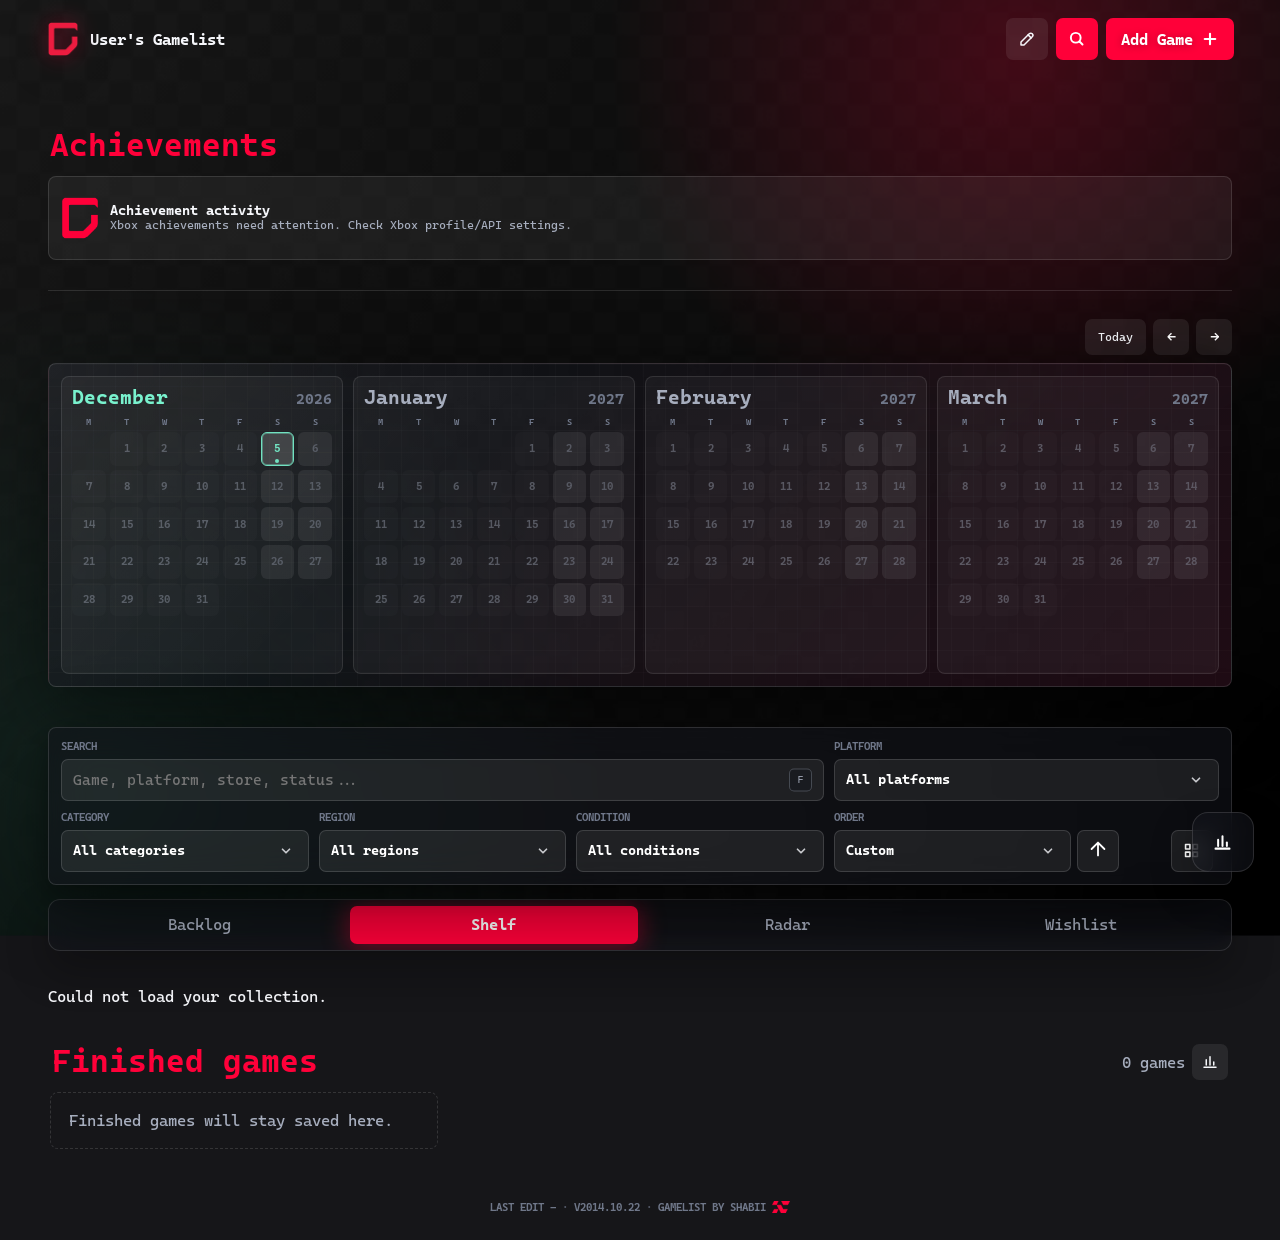
==== commit cf3df7f1: "Sync from upstream while preserving local config" ====
--- a/collection-ui.html
+++ b/collection-ui.html
@@ -7,7 +7,7 @@
     <meta name="theme-color" content="#ff0039">
     <title>Gamelist shared collection UI</title>
     <link rel="icon" type="image/png" href="assets/Icon_shelf.png">
-    <style>html.theme-booting:not(.from-pull-navigation) body{visibility:hidden}</style>
+    <style>html.theme-booting body{visibility:hidden}</style>
     <script>
       if ("serviceWorker" in navigator) {
         const hadController = Boolean(navigator.serviceWorker.controller);
@@ -19,12 +19,6 @@
       (() => {
         const root = document.documentElement;
         if (window.parent !== window && new URLSearchParams(location.search).get("editor") === "1") root.classList.add("game-editor-embed");
-        if (new URLSearchParams(location.search).get("pull") === "1") {
-          root.classList.add("from-pull-navigation");
-          try {
-            if (sessionStorage.getItem("gamelist-editor") === "true") root.classList.add("from-authenticated-navigation");
-          } catch {}
-        }
         const settingsKey = "gamelist:settings:v1";
         const themes = {
           shabii: { title: "Shabii's Shelf", icon: "assets/Icon_shelf.png", color: "#ff0039" },
@@ -171,7 +165,6 @@
       })();
     </script>
     <link rel="stylesheet" href="styles.css">
-    <link rel="stylesheet" href="shelf.css">
     <link rel="stylesheet" href="game-editor-layout.css">
   </head>
   <body class="shelf-page auth-checking">
@@ -339,11 +332,7 @@
       <button class="mobile-dock-action" id="mobileDockUp" type="button" title="Back to top" aria-label="Back to top">
         <svg class="scroll-top-icon" viewBox="0 0 24 24" aria-hidden="true"><polyline points="6 14 12 8 18 14"></polyline></svg>
       </button>
-      <button class="mobile-dock-action mobile-dock-switch" id="mobileDockSwitch" type="button" aria-label="Go to Gamelist" data-i18n-aria-label="Go to Gamelist">
-        <span class="mobile-switch-logos" data-current-page="shelf" aria-hidden="true"><span class="mobile-switch-logo mobile-switch-logo-shelf"></span><span class="mobile-switch-logo mobile-switch-logo-gamelist"></span></span>
-        <span class="mobile-switch-label" data-i18n="Go to Gamelist">Go to Gamelist</span>
-      </button>
-      <button class="mobile-dock-action" id="mobileDockSettings" type="button" title="Settings" aria-label="Settings" data-i18n-title="Settings" data-i18n-aria-label="Settings" aria-busy="true" disabled hidden>
+        <button class="mobile-dock-action" id="mobileDockSettings" type="button" title="Settings" aria-label="Settings" data-i18n-title="Settings" data-i18n-aria-label="Settings" aria-busy="true" disabled hidden>
         <svg class="settings-icon" viewBox="0 0 24 24" aria-hidden="true"><path d="M4 6h10M18 6h2M4 12h2M10 12h10M4 18h10M18 18h2"></path><circle cx="16" cy="6" r="2"></circle><circle cx="8" cy="12" r="2"></circle><circle cx="16" cy="18" r="2"></circle></svg>
         <span data-i18n="Settings">Settings</span>
       </button>
@@ -548,51 +537,7 @@
       </article>
     </dialog>
 
-    <dialog id="layoutDialog" class="settings-dialog">
-      <form class="settings-modal glass" id="layoutForm">
-        <div class="modal-head">
-          <div><p class="eyebrow" id="layoutDialogEyebrow">Shelf settings</p><h2 class="settings-main-heading"><span id="layoutDialogTitle">Settings</span><button class="settings-main-back-title" id="layoutDialogBackTitle" type="button" data-shelf-settings-back aria-label="Go back" hidden><span class="settings-main-title-current"><svg class="settings-main-back-glyph" viewBox="0 0 24 24" aria-hidden="true"><path d="m15 18-6-6 6-6"/></svg><span id="layoutDialogSectionTitle"></span></span><span class="settings-main-title-hover"><svg class="settings-main-back-glyph" viewBox="0 0 24 24" aria-hidden="true"><path d="m15 18-6-6 6-6"/></svg>Go back</span></button></h2></div>
-          <div class="modal-head-actions">
-            <button class="primary-button modal-head-save" type="submit" data-i18n="Save">Save</button>
-            <button class="icon-button" id="layoutClose" type="button" title="Close" aria-label="Close">×</button>
-          </div>
-        </div>
-        <div class="settings-home" id="shelfSettingsHome">
-          <p class="settings-home-copy">Choose what you’d like to manage.</p>
-          <div class="settings-category-grid">
-            <button class="settings-category-card" type="button" data-shelf-settings-panel="design"><span class="settings-category-icon" aria-hidden="true"><svg viewBox="0 0 24 24"><path d="M4 20h4l11-11a2.8 2.8 0 0 0-4-4L4 16v4Z"/><path d="M13.5 6.5l4 4"/><path d="M13 20h7"/></svg></span><span class="settings-category-text"><strong>Page design</strong><small>Layout, appearance, and preferences</small></span><span class="settings-category-arrow" aria-hidden="true"><svg viewBox="0 0 24 24"><path d="m9 5 7 7-7 7"/></svg></span></button>
-            <button class="settings-category-card" type="button" data-shelf-settings-panel="accounts"><span class="settings-category-icon" aria-hidden="true"><svg viewBox="0 0 24 24"><circle cx="10" cy="7" r="4"/><path d="M3 21v-2a5 5 0 0 1 5-5h4a5 5 0 0 1 5 5v2M19 8v6m3-3h-6"/></svg></span><span class="settings-category-text"><strong>Accounts</strong><small>Connected services and sign out</small></span><span class="settings-category-arrow" aria-hidden="true"><svg viewBox="0 0 24 24"><path d="m9 5 7 7-7 7"/></svg></span></button>
-            <button class="settings-category-card" type="button" data-shelf-settings-panel="data"><span class="settings-category-icon" aria-hidden="true"><svg viewBox="0 0 24 24"><path d="M6 3h9l4 4v14H6zM14 3v5h5M9 12h7M9 16h7"/></svg></span><span class="settings-category-text"><strong>Your Data</strong><small>Import and export your collections</small></span><span class="settings-category-arrow" aria-hidden="true"><svg viewBox="0 0 24 24"><path d="m9 5 7 7-7 7"/></svg></span></button>
-            <button class="settings-category-card" type="button" data-shelf-settings-panel="dev"><span class="settings-category-icon" aria-hidden="true"><svg viewBox="0 0 24 24"><path d="m8 5-6 7 6 7M16 5l6 7-6 7M14 3l-4 18"/></svg></span><span class="settings-category-text"><strong>Dev Features</strong><small>Tools and experimental features</small></span><span class="settings-category-arrow" aria-hidden="true"><svg viewBox="0 0 24 24"><path d="m9 5 7 7-7 7"/></svg></span></button>
-          </div>
-          <section class="settings-dev-home" id="shelfSettingsDevHome" hidden><h3>Dev Features</h3><div class="settings-dev-links" id="shelfSettingsDevHomeLinks"></div></section>
-        </div>
-        <section class="settings-window-panel" data-shelf-settings-window="design" hidden>
-          <section class="settings-section"><h3 data-i18n="Shelf page layout">Shelf page layout</h3><div class="settings-layout" id="layoutList" aria-label="Page order"></div></section>
-          <section class="settings-section"><h3>Details</h3>
-            <div class="settings-grid settings-detail-grid">
-              <div class="settings-preference-row" id="shelfSettingsPreferencesBeforeCurrency"></div>
-              <label class="settings-detail-compact"><span data-i18n="Currency">Currency</span><select id="shelfSettingsCurrency"><option value="EUR">EUR</option><option value="USD">USD</option><option value="GBP">GBP</option><option value="JPY">JPY</option></select></label>
-              <label class="settings-detail-compact"><span data-i18n="Region">Region</span><select id="shelfSettingsRegion"><option value="ES" data-flag="assets/flags/es.svg" data-i18n="Spain">Spain</option><option value="IT" data-flag="assets/flags/it.svg" data-i18n="Italy">Italy</option><option value="IE" data-flag="assets/flags/ie.svg" data-i18n="Ireland">Ireland</option><option value="FR" data-flag="assets/flags/fr.svg" data-i18n="France">France</option><option value="PT" data-flag="assets/flags/pt.svg" data-i18n="Portugal">Portugal</option><option value="JP" data-flag="assets/flags/jp.svg" data-i18n="Japan">Japan</option><option value="MX" data-flag="assets/flags/mx.svg" data-i18n="Mexico">Mexico</option><option value="US" data-flag="assets/flags/us.svg">US</option><option value="UK" data-flag="assets/flags/gb.svg">UK</option></select></label>
-              <label class="settings-detail-compact"><span data-i18n="Language">Language</span><select id="shelfSettingsLanguage"><option value="en">English</option><option value="es-ES">Castellano</option></select></label>
-              <div class="settings-preference-row" id="shelfSettingsPreferencesAfterLanguage"></div>
-            </div>
-          </section>
-          <section class="settings-section"><h3 data-i18n="Stores">Stores</h3><div class="settings-store-list" id="shelfSettingsStores"></div></section>
-          <section class="settings-section settings-inline-theme-section"><p class="eyebrow settings-customize-title">Customize Theme</p><div id="shelfSettingsThemeEditor"></div></section>
-        </section>
-        <section class="settings-window-panel settings-accounts-section" data-shelf-settings-window="accounts" hidden>
-          <label class="settings-account-field settings-default-owner-field"><span data-i18n="Default owner">Default owner</span><input id="shelfSettingsDefaultOwner" autocomplete="off"></label>
-          <hr class="settings-account-separator"><div data-shelf-accounts><div id="shelfAccountsMount"></div></div>
-          <button class="settings-logout-button" id="shelfSettingsLogoutButton" type="button"><svg class="exit-icon" viewBox="0 0 24 24" aria-hidden="true"><path d="M10 5H6.8A2.8 2.8 0 0 0 4 7.8v8.4A2.8 2.8 0 0 0 6.8 19H10"></path><path d="M14 8l4 4-4 4"></path><path d="M8 12h10"></path></svg> Log out of my account</button>
-        </section>
-        <section class="settings-window-panel settings-csv-section" data-shelf-settings-window="data" hidden><div class="settings-csv-data" id="shelfSettingsCsvData"></div></section>
-        <section class="settings-window-panel settings-dev-section" data-shelf-settings-window="dev" hidden><div class="settings-dev-links" id="shelfSettingsDevFeatures"></div></section>
-        <div class="modal-actions"><button class="primary-button modal-save-button" type="submit" data-i18n="Save">Save</button></div>
-      </form>
-    </dialog>
-
-    <dialog id="shelfSettingsUnsavedDialog" class="settings-unsaved-dialog"><article class="auth-modal glass settings-unsaved-modal"><div class="modal-head"><div><p class="eyebrow">Settings</p><h2>Are you sure?</h2></div><button class="icon-button" type="button" data-shelf-unsaved-cancel aria-label="Go back to settings">×</button></div><p class="settings-unsaved-copy">You have unsaved changes.</p><div class="modal-actions settings-unsaved-actions"><button class="ghost-button" type="button" data-shelf-unsaved-save></button><button class="primary-button" type="button" data-shelf-unsaved-discard></button></div></article></dialog>
+
 
     <dialog id="showcaseDialog" class="settings-dialog">
       <form class="settings-modal glass showcase-modal" id="showcaseForm">
--- a/styles.css
+++ b/styles.css
@@ -281,7 +281,6 @@
 }
 
 body {
-  --pull-ui-offset: 0px;
   margin: 0;
   min-height: 100vh;
   overscroll-behavior-y: none;
@@ -295,11 +294,6 @@
 html:has(dialog[open]),
 body.dialog-open {
   overflow: hidden;
-}
-
-body.page-pull-hover,
-body.page-pulling {
-  --pull-ui-offset: 28px;
 }
 
 button,
@@ -3805,7 +3799,6 @@
 #gotyCloseButton:hover,
 #finishedStatsCloseButton:hover,
 #settingsCloseButton:hover,
-#layoutClose:hover,
 #showcaseClose:hover,
 #showcaseEditButton:hover,
 #addClose:hover,
@@ -4240,7 +4233,7 @@
 .toolbar {
   --toolbar-control-height: 42px;
   position: sticky;
-  top: calc(20px + var(--pull-ui-offset, 0px));
+  top: calc(20px + 0px);
   z-index: 12;
   display: grid;
   grid-template-columns:
@@ -4820,10 +4813,7 @@
   --mobile-tab-index: 0;
   --mobile-tab-width: calc((100% - 24px) / 3);
   position: sticky;
-  top: calc(
-    20px + var(--toolbar-sticky-height, 106px) + 14px +
-      var(--pull-ui-offset, 0px)
-  );
+  top: calc(20px + var(--toolbar-sticky-height, 106px) + 14px + 0px);
   z-index: 11;
   display: grid;
   grid-template-columns: repeat(var(--mobile-tab-count), 1fr);
@@ -6479,17 +6469,6 @@
 
 .play-dates[hidden] {
   display: none;
-}
-
-#detailMeta .detail-shelf-search-link {
-  cursor: pointer;
-}
-
-#detailMeta .detail-shelf-search-link:hover,
-#detailMeta .detail-shelf-search-link:focus-visible {
-  border-color: color-mix(in srgb, var(--accent) 58%, transparent);
-  outline: none;
-  box-shadow: 0 0 0 3px color-mix(in srgb, var(--accent) 12%, transparent);
 }
 
 .studio-line .owner-pill {
@@ -7703,7 +7682,8 @@
   stroke-linejoin: round;
 }
 
-.preorder-chip .preorder-store-icon {
+.preorder-chip .preorder-store-icon,
+.preferred-preorder-chip .preorder-store-icon {
   width: 14px;
   height: 14px;
   flex: 0 0 auto;
@@ -8272,7 +8252,7 @@
   display: none !important;
 }
 
-.mobile-dock-action > span:not(.mobile-switch-logos) {
+.mobile-dock-action > span {
   display: none;
 }
 
@@ -8310,6 +8290,56 @@
 #floatingStatsButton .graph-icon {
   width: 23px;
   height: 23px;
+}
+
+@media (min-width: 761px) {
+  #floatingStatsButton,
+  #completedStatsButton {
+    position: relative;
+    display: grid;
+    padding: 0;
+    place-items: center;
+    transform: none !important;
+    transition: none !important;
+  }
+
+  #floatingStatsButton > :is(.graph-icon, .trophy-icon),
+  #completedStatsButton > :is(.graph-icon, .trophy-icon) {
+    position: static;
+    inset: auto;
+    margin: 0;
+    transform: none !important;
+    translate: none !important;
+    transition: none !important;
+    animation: none !important;
+  }
+
+  #floatingStatsButton:hover,
+  #floatingStatsButton:focus-visible,
+  #completedStatsButton:hover,
+  #completedStatsButton:focus-visible {
+    transform: none !important;
+    transition-property: color, background, border-color, box-shadow;
+  }
+
+  #floatingStatsButton.is-goty-shortcut .trophy-icon {
+    color: #ffe985 !important;
+    stroke: #ffe985 !important;
+  }
+
+  #floatingStatsButton.is-goty-shortcut:hover,
+  #floatingStatsButton.is-goty-shortcut:focus-visible {
+    color: #302817 !important;
+    background: #ffe985 !important;
+    border-color: #ffe985 !important;
+    box-shadow: 0 3px 24px rgba(255, 233, 133, 0.42) !important;
+  }
+
+  #floatingStatsButton.is-goty-shortcut:hover .trophy-icon,
+  #floatingStatsButton.is-goty-shortcut:focus-visible .trophy-icon {
+    color: #302817 !important;
+    stroke: #302817 !important;
+  }
 }
 
 #mobileDockGoty .trophy-icon {
@@ -8332,47 +8362,6 @@
 
 #settingsButton .settings-icon circle {
   stroke-width: 1.7;
-}
-
-.mobile-switch-logos {
-  position: relative;
-  display: flex;
-  align-items: center;
-  justify-content: center;
-  width: 32px;
-  height: 32px;
-  padding: 0;
-  overflow: hidden;
-}
-
-.mobile-switch-logos[data-current-page="gamelist"] .mobile-switch-logo-gamelist,
-.mobile-switch-logos[data-current-page="shelf"] .mobile-switch-logo-shelf {
-  display: none;
-}
-
-.mobile-switch-logo {
-  position: relative;
-  display: block;
-  width: 26px;
-  height: 28px;
-  flex: 0 0 26px;
-  background: var(--accent);
-  -webkit-mask-position: center;
-  mask-position: center;
-  -webkit-mask-repeat: no-repeat;
-  mask-repeat: no-repeat;
-  -webkit-mask-size: contain;
-  mask-size: contain;
-}
-
-.mobile-switch-logo-shelf {
-  -webkit-mask-image: url("assets/Icon_shelf.png");
-  mask-image: url("assets/Icon_shelf.png");
-}
-
-.mobile-switch-logo-gamelist {
-  -webkit-mask-image: url("assets/Icon.png");
-  mask-image: url("assets/Icon.png");
 }
 
 body.dialog-open .floating-search-button {
@@ -11690,6 +11679,10 @@
   > .modal-actions {
   display: flex;
 }
+.settings-dialog.settings-data-active .modal-head-save,
+.settings-dialog.settings-data-active .settings-modal > .modal-actions {
+  display: none !important;
+}
 
 .settings-home {
   display: grid;
@@ -12046,6 +12039,12 @@
   gap: 9px;
 }
 
+.settings-window-panel[data-settings-window="design"] > .settings-detail-title,
+.settings-window-panel[data-settings-window="design"] > .settings-section:not(:first-child) {
+  padding-top: 16px;
+  border-top: 1px solid var(--line);
+}
+
 .settings-section h3 {
   margin: 0;
   color: var(--accent-2);
@@ -12480,6 +12479,10 @@
   gap: 8px;
 }
 
+.settings-data-actions-add {
+  grid-template-columns: repeat(3, minmax(0, 1fr));
+}
+
 .settings-data-actions .ghost-button {
   width: 100%;
   min-height: var(--settings-control-height, 42px);
@@ -12517,15 +12520,24 @@
   border-radius: 12px;
 }
 
-.settings-csv-row > span {
+.settings-csv-label {
   display: block;
   padding: 2px 0;
+  text-align: center;
+}
+
+.settings-csv-label > span {
   color: var(--text);
   font-size: 14px;
   font-weight: 900;
   line-height: 1.3;
-  text-align: center;
   text-transform: uppercase;
+}
+
+.settings-csv-label > .settings-home-copy {
+  display: block;
+  margin-top: 4px;
+  line-height: 1.3;
 }
 
 html.theme-light .settings-csv-row {
@@ -12539,6 +12551,43 @@
   align-items: center;
   justify-content: flex-start;
   gap: 8px;
+}
+
+.settings-dev-groups {
+  display: grid;
+  width: 100%;
+  gap: 16px;
+}
+
+.settings-dev-group {
+  display: grid;
+  gap: 8px;
+}
+
+.settings-dev-group + .settings-dev-group {
+  padding-top: 14px;
+  border-top: 1px solid var(--line);
+}
+
+.settings-dev-group h4 {
+  margin: 0;
+  color: var(--accent-2);
+  font-size: 12px;
+  font-weight: 900;
+  letter-spacing: 0.08em;
+  text-transform: uppercase;
+}
+
+.settings-dev-group-links {
+  display: flex;
+  flex-wrap: wrap;
+  align-items: center;
+  gap: 8px;
+}
+
+.settings-dev-preferences .settings-dev-toggle {
+  min-height: 38px;
+  margin-left: 0;
 }
 
 .settings-dev-link {
@@ -13309,7 +13358,6 @@
 html.theme-light #shelfReleaseCloseButton:hover,
 html.theme-light #finishedStatsCloseButton:hover,
 html.theme-light #settingsCloseButton:hover,
-html.theme-light #layoutClose:hover,
 html.theme-light #showcaseClose:hover,
 html.theme-light #showcaseEditButton:hover,
 html.theme-light #addClose:hover,
@@ -13505,7 +13553,6 @@
 
 html.theme-light .guide-button,
 html.theme-light .card-guide-link,
-html.theme-light .page-pull-switch span,
 html.theme-light .year-tab {
   color: #142033;
   background: rgba(169, 183, 205, 0.9);
@@ -14218,164 +14265,6 @@
   color: #ffffff;
   background: color-mix(in srgb, var(--accent) 22%, transparent);
   border-color: color-mix(in srgb, var(--accent) 42%, transparent);
-}
-
-.page-pull-switch {
-  display: none !important;
-  position: fixed;
-  top: 0;
-  left: 50%;
-  z-index: 1200;
-  width: min(260px, calc(100vw - 32px));
-  height: 56px;
-  padding: 0;
-  color: var(--text);
-  background: transparent;
-  border: 0;
-  transform: translateX(-50%) translateY(var(--pull-handle-y, 0px));
-  transition: transform 520ms cubic-bezier(0.2, 0.86, 0.2, 1);
-  touch-action: none;
-  will-change: transform;
-}
-
-.page-pull-switch.is-dragging {
-  transition: none;
-}
-
-.page-pull-switch::before {
-  content: "";
-  position: absolute;
-  top: 8px;
-  left: 50%;
-  width: 280px;
-  height: 35px;
-  border-radius: 8px;
-  background: var(--accent);
-  box-shadow: 0 0 22px color-mix(in srgb, var(--accent) 45%, transparent);
-  opacity: 1;
-  transform: translateX(-50%) scaleX(0.42) scaleY(0.17);
-  transition:
-    transform 260ms cubic-bezier(0.2, 0.86, 0.2, 1),
-    opacity 180ms ease,
-    background 180ms ease,
-    box-shadow 180ms ease;
-  transform-origin: center top;
-  will-change: transform;
-}
-
-.page-pull-switch span {
-  position: absolute;
-  top: 8px;
-  left: 50%;
-  display: inline-flex;
-  align-items: center;
-  justify-content: center;
-  min-height: 34px;
-  padding: 0 20px;
-  color: #ffffff;
-  font-size: 13px;
-  font-weight: 900;
-  text-transform: uppercase;
-  background: transparent;
-  border: 0;
-  border-radius: 999px;
-  opacity: 0;
-  transform: translate(-50%, 0);
-  transition: opacity 160ms ease;
-  pointer-events: none;
-}
-
-.page-pull-switch:hover::before,
-.page-pull-switch.is-dragging::before {
-  top: 7px;
-  opacity: 1;
-  background: var(--accent);
-  box-shadow:
-    0 14px 36px rgba(0, 0, 0, 0.28),
-    0 0 26px color-mix(in srgb, var(--accent) 40%, transparent);
-  transform: translateX(-50%) scaleX(1) scaleY(1);
-}
-
-.page-pull-switch:hover span,
-.page-pull-switch.is-dragging span {
-  opacity: 1;
-}
-
-.page-pull-curtain {
-  position: fixed;
-  inset: 0;
-  z-index: 1190;
-  display: grid;
-  place-items: center;
-  padding: 0;
-  background:
-    linear-gradient(
-      180deg,
-      color-mix(in srgb, var(--accent) 16%, rgba(18, 18, 22, 0.97)),
-      rgba(18, 18, 22, 0.94)
-    ),
-    var(--grid-texture);
-  opacity: 0;
-  transform: translateY(calc(-102% + var(--pull-distance, 0px)));
-  transition:
-    transform 520ms cubic-bezier(0.2, 0.86, 0.2, 1),
-    opacity 240ms ease;
-  pointer-events: none;
-}
-
-.page-pull-preview {
-  display: block;
-  width: 100vw;
-  min-height: 100vh;
-  overflow: hidden;
-  background: var(--bg);
-  border: 0;
-  border-radius: 0;
-  box-shadow: none;
-  filter: blur(var(--pull-blur, 10px));
-  opacity: var(--pull-preview-opacity, 0.48);
-  transform: scale(var(--pull-preview-scale, 0.96));
-  transition:
-    filter 220ms ease,
-    opacity 220ms ease,
-    transform 420ms cubic-bezier(0.2, 0.86, 0.2, 1);
-}
-
-.page-pull-frame {
-  display: block;
-  width: 100%;
-  height: 100vh;
-  border: 0;
-  background: var(--bg);
-  pointer-events: none;
-}
-
-body.page-pulling .page-pull-curtain,
-body.page-switching .page-pull-curtain {
-  opacity: 1;
-}
-
-body.page-pulling .page-pull-curtain {
-  transition: opacity 160ms ease;
-}
-
-body.page-switching .page-pull-curtain {
-  transform: translateY(0);
-}
-
-body.page-switching .page-pull-preview {
-  filter: blur(0);
-  opacity: 1;
-  transform: scale(1);
-}
-
-body.page-switching
-  > :not(.page-pull-switch):not(.page-pull-curtain):not(script):not(style) {
-  transform: translateY(22px);
-  transition:
-    transform 520ms cubic-bezier(0.2, 0.86, 0.2, 1),
-    opacity 260ms ease;
-  opacity: 0.42;
 }
 
 .year-tab span {
@@ -16471,7 +16360,7 @@
     stroke-linejoin: round;
   }
 
-  .mobile-dock-action > span:not(.mobile-switch-logos) {
+  .mobile-dock-action > span {
     display: none;
   }
 
@@ -16495,29 +16384,6 @@
   .completed-platform .media-format-pill img,
   .completed-platform .media-format-pill .download-badge-icon {
     transform: scale(1.7);
-  }
-
-  .page-pull-switch {
-    width: min(340px, calc(100vw - 20px));
-    height: 25px;
-  }
-
-  .page-pull-switch::before {
-    top: 8px;
-  }
-
-  .page-pull-switch:hover::before,
-  .page-pull-switch.is-dragging::before {
-    top: 7px;
-  }
-
-  .page-pull-curtain {
-    padding-top: 0;
-  }
-
-  .page-pull-preview {
-    min-height: 100vh;
-    border-radius: 0;
   }
 
   .settings-preference-row {
@@ -16617,12 +16483,7 @@
       #000 38%,
       transparent 100%
     );
-    mask-image: linear-gradient(0deg, #000 0%, #000 38%, transparent 100%);
-  }
-
-  body.page-pull-hover .topbar,
-  body.page-pulling .topbar {
-    transform: translateY(16px);
+    mask-image: linear-gradient(0deg, #000 0%, #000 55%, transparent 100%);
   }
 
   .playing-section .column-head span {
@@ -16915,7 +16776,7 @@
     position: static;
     grid-template-columns: minmax(0, 1fr) var(--toolbar-control-height);
     gap: 8px;
-    margin-top: var(--pull-ui-offset, 0px);
+    margin-top: 0px;
   }
 
   .toolbar > label,
@@ -16969,7 +16830,7 @@
   }
 
   .mobile-section-tabs button {
-    min-height: 32px;
+    min-height: 38px;
     font-size: 14px;
     line-height: 1;
   }
@@ -17254,7 +17115,7 @@
   .playing-section .game-card.playing-card .studio-line {
     grid-column: 1 / -1;
     grid-row: 3;
-    margin-top: -6px;
+    margin-top: -3px;
     font-size: 12px;
     line-height: 1;
   }
@@ -17287,22 +17148,12 @@
     white-space: nowrap;
   }
 
-  .playing-section .game-card.playing-card .meta > .history-date-pill {
-    flex-direction: row;
-    align-items: center;
-    gap: 3px;
-    padding: 2px 5px;
-    line-height: 1;
-  }
-
-  .playing-section .game-card.playing-card .meta > .history-date-pill small,
-  .playing-section .game-card.playing-card .meta > .history-date-pill strong {
-    font-size: 9px;
-    line-height: 1;
-  }
-
-  .playing-section .game-card.playing-card .meta > .history-date-pill strong {
-    font-size: 11px;
+  .playing-section .game-card.playing-card .meta > .rating-score-pill {
+    display: none;
+  }
+
+  .playing-section .game-card.playing-card .started-date-pill {
+    display: none;
   }
 
   .playing-section .game-card.playing-card .play-dates {
@@ -18673,94 +18524,55 @@
     transition-duration: 220ms;
   }
 
-  #mobileDockSwitch {
-    display: flex;
-    align-items: center;
-    justify-content: center;
+  /* Keep both shortcut icons centered throughout hover and keyboard focus. */
+  #mobileDockStats,
+  #mobileDockStats:hover,
+  #mobileDockStats:focus-visible {
+    display: grid;
+    width: 42px;
+    flex-basis: 42px;
+    place-items: center;
+    padding: 0;
+    gap: 0;
     overflow: hidden;
+    transform: none;
     transition:
-      flex-basis 420ms cubic-bezier(0.2, 0.8, 0.2, 1),
-      width 420ms cubic-bezier(0.2, 0.8, 0.2, 1),
-      padding 420ms cubic-bezier(0.2, 0.8, 0.2, 1),
-      gap 420ms cubic-bezier(0.2, 0.8, 0.2, 1),
+      color 140ms ease,
       background 140ms ease,
       box-shadow 140ms ease;
   }
 
-  #mobileDockSwitch:hover,
-  #mobileDockSwitch:focus-visible {
-    width: 220px;
-    flex-basis: 220px;
-    gap: 8px;
-    justify-content: flex-start;
-    padding-inline: 12px;
-    transition-duration: 220ms;
-  }
-
-  #mobileDockSwitch > .mobile-switch-label {
-    display: inline-block;
-    width: 0;
-    overflow: hidden;
-    opacity: 0;
-    font-weight: 900;
-    white-space: nowrap;
-    transition:
-      width 420ms cubic-bezier(0.2, 0.8, 0.2, 1),
-      opacity 220ms ease;
-  }
-
-  #mobileDockSwitch:hover > .mobile-switch-label,
-  #mobileDockSwitch:focus-visible > .mobile-switch-label {
-    width: 160px;
-    flex-shrink: 0;
-    opacity: 1;
-    transition-duration: 220ms;
-  }
-
-  #mobileDockStats {
-    display: flex;
-    align-items: center;
-    justify-content: center;
-    gap: 0;
-    overflow: hidden;
-    transition:
-      flex-basis 420ms cubic-bezier(0.2, 0.8, 0.2, 1),
-      width 420ms cubic-bezier(0.2, 0.8, 0.2, 1),
-      padding 420ms cubic-bezier(0.2, 0.8, 0.2, 1),
-      gap 420ms cubic-bezier(0.2, 0.8, 0.2, 1),
-      background 140ms ease,
-      box-shadow 140ms ease;
-  }
-
   #mobileDockStats > span {
-    display: inline-block;
-    width: 0;
-    overflow: hidden;
-    opacity: 0;
-    flex-shrink: 0;
-    font-weight: 900;
-    text-align: left;
-    white-space: nowrap;
-    transition:
-      width 420ms cubic-bezier(0.2, 0.8, 0.2, 1),
-      opacity 220ms ease;
-  }
-
-  #mobileDockStats:hover,
-  #mobileDockStats:focus-visible {
-    width: 208px;
-    flex-basis: 208px;
-    gap: 8px;
-    justify-content: flex-start;
-    padding-inline: 12px;
-    transition-duration: 220ms;
-  }
-
-  #mobileDockStats:hover > span,
-  #mobileDockStats:focus-visible > span {
-    width: 152px;
-    opacity: 1;
-    transition-duration: 220ms;
+    display: none;
+  }
+
+  #mobileDockStats > :is(.graph-icon, .trophy-icon) {
+    margin: 0;
+    transform: none !important;
+    translate: none;
+    transition: none;
+  }
+
+  #mobileDockStats.is-goty-shortcut .trophy-icon {
+    color: #ffe985 !important;
+    stroke: currentColor !important;
+  }
+
+  #mobileDockStats.is-goty-shortcut:hover,
+  #mobileDockStats.is-goty-shortcut:focus-visible,
+  #mobileDockStats.is-goty-shortcut:active {
+    color: #302817 !important;
+    background: #ffe985 !important;
+    border-color: #ffe985 !important;
+    box-shadow: 0 3px 24px rgba(255, 233, 133, 0.42) !important;
+  }
+
+  #mobileDockStats.is-goty-shortcut:hover .trophy-icon,
+  #mobileDockStats.is-goty-shortcut:focus-visible .trophy-icon,
+  #mobileDockStats.is-goty-shortcut:active .trophy-icon {
+    color: #302817 !important;
+    stroke: #302817 !important;
+    transform: none !important;
   }
 
   #mobileDockGoty {
@@ -18802,8 +18614,6 @@
   }
 
   #mobileDockAdd,
-  #mobileDockSwitch,
-  #mobileDockStats,
   #mobileDockGoty {
     transition-duration: 220ms, 220ms, 220ms, 220ms, 140ms, 140ms;
     transition-delay: 80ms;
@@ -18811,10 +18621,6 @@
 
   #mobileDockAdd:hover,
   #mobileDockAdd:focus-visible,
-  #mobileDockSwitch:hover,
-  #mobileDockSwitch:focus-visible,
-  #mobileDockStats:hover,
-  #mobileDockStats:focus-visible,
   #mobileDockGoty:hover,
   #mobileDockGoty:focus-visible {
     transition-duration: 190ms, 190ms, 190ms, 190ms, 140ms, 140ms;
@@ -18822,8 +18628,6 @@
   }
 
   #mobileDockAdd > span,
-  #mobileDockSwitch > .mobile-switch-label,
-  #mobileDockStats > span,
   #mobileDockGoty > span {
     transition-duration: 180ms, 180ms;
     transition-delay: 80ms;
@@ -18831,10 +18635,6 @@
 
   #mobileDockAdd:hover > span,
   #mobileDockAdd:focus-visible > span,
-  #mobileDockSwitch:hover > .mobile-switch-label,
-  #mobileDockSwitch:focus-visible > .mobile-switch-label,
-  #mobileDockStats:hover > span,
-  #mobileDockStats:focus-visible > span,
   #mobileDockGoty:hover > span,
   #mobileDockGoty:focus-visible > span {
     transition-duration: 180ms, 180ms;
@@ -18890,25 +18690,6 @@
   .floating-search-button {
     display: none !important;
   }
-}
-
-.mobile-dock-switch:hover .mobile-switch-logo,
-.mobile-dock-switch:focus-visible .mobile-switch-logo,
-.mobile-dock-switch:active .mobile-switch-logo,
-.mobile-dock-switch.is-active .mobile-switch-logo {
-  background: #fff;
-}
-
-body.page-pulling #mobileActionDock,
-body.page-switching > #mobileActionDock {
-  transform: translateY(26px);
-  transition:
-    transform 520ms cubic-bezier(0.2, 0.86, 0.2, 1),
-    opacity 260ms ease;
-}
-
-body.page-pulling #mobileActionDock {
-  transform: translateY(12px);
 }
 
 @media (max-width: 760px) {
@@ -19031,40 +18812,11 @@
   #mobileDockGoty.is-active .trophy-icon {
     color: #302817;
   }
-
-  body.page-pulling #mobileActionDock,
-  body.page-switching > #mobileActionDock {
-    transform: translateX(-50%) translateY(26px);
-  }
-
-  body.page-pulling #mobileActionDock {
-    transform: translateX(-50%) translateY(12px);
-  }
 }
 
 #settingsButton[hidden],
 #mobileDockSettings[hidden] {
   display: none !important;
-}
-
-@media (min-width: 761px) {
-  html.from-authenticated-navigation
-    body.auth-checking
-    #settingsButton[hidden] {
-    display: inline-grid !important;
-    visibility: visible;
-    pointer-events: none;
-  }
-}
-
-@media (max-width: 760px) {
-  html.from-authenticated-navigation
-    body.auth-checking
-    #mobileDockSettings[hidden] {
-    display: grid !important;
-    visibility: visible;
-    pointer-events: none;
-  }
 }
 
 body.auth-checking #settingsButton[aria-busy="true"],
@@ -19474,6 +19226,10 @@
   display: none !important;
 }
 
+#addGameForm .mobile-title-break {
+  display: none;
+}
+
 .shelf-gamelist-list-picker[hidden] {
   display: none !important;
 }
@@ -19809,7 +19565,7 @@
   .card-list.list-view .game-row .game-row-actions-bottom button {
     width: auto;
     min-width: 0;
-    max-width: 100%;
+    max-width: 80px;
     flex: 1 1 0;
     gap: 4px;
     padding-inline: 5px;
@@ -19887,6 +19643,15 @@
 }
 
 @media (max-width: 760px) {
+  #addGameForm .modal-head h2.mobile-two-line-title {
+    line-height: 1.05;
+    white-space: nowrap;
+  }
+
+  #addGameForm .modal-head h2.mobile-two-line-title .mobile-title-break {
+    display: initial;
+  }
+
   #gameForm.gamelist-target-editor.gamelist-target-wishlist .modal-head h2 {
     max-width: 18ch;
     display: -webkit-box;
@@ -19907,13 +19672,35 @@
     bottom: 4px;
   }
   #gameAddTargetPicker .shelf-gamelist-target-options button {
+    height: 44px;
     min-height: 32px;
+    max-height: 44px;
     padding: 0 7px;
     font-size: 15px;
     white-space: normal;
   }
-
-  #backlog .card-list:not(.list-view) .game-card:not(.playing-card) .card-actions > .delete-action {
+  #shelfGamelistListPicker .shelf-gamelist-target-options {
+    gap: 4px;
+    padding: 4px;
+  }
+  #shelfGamelistListPicker .shelf-gamelist-target-indicator {
+    top: 4px;
+    bottom: 4px;
+  }
+  #shelfGamelistListPicker .shelf-gamelist-target-options button {
+    height: 44px;
+    min-height: 32px;
+    max-height: 44px;
+    padding: 0 7px;
+    font-size: 15px;
+    white-space: normal;
+  }
+
+  #backlog
+    .card-list:not(.list-view)
+    .game-card:not(.playing-card)
+    .card-actions
+    > .delete-action {
     box-sizing: border-box;
     width: 48px;
     min-width: 48px;
@@ -19925,20 +19712,30 @@
     aspect-ratio: 1;
     padding: 0;
   }
-  #backlog .card-list:not(.list-view) .game-card:not(.playing-card) .card-actions > .delete-action svg {
+  #backlog
+    .card-list:not(.list-view)
+    .game-card:not(.playing-card)
+    .card-actions
+    > .delete-action
+    svg {
     width: 20px;
     height: 20px;
   }
 }
 
 @media (max-width: 760px) {
+  .shelf-grid.list-view .game-row .psn-progress-pill {
+    display: none;
+  }
+
   .shelf-grid:not(.list-view) .shelf-add-backlog-action {
     padding: 10px 18px;
   }
 }
 
 @media (max-width: 760px) {
-  #backlog .card-list:not(.list-view)
+  #backlog
+    .card-list:not(.list-view)
     .game-card:not(.playing-card)
     .card-actions:has(> .row-primary-action):not(:has(> .stream-start-action))
     > .row-primary-action {
@@ -20002,7 +19799,10 @@
     gap: 8px;
     padding: 8px 16px !important;
   }
-  .card-list .game-card:not(.playing-card) .card-actions:has(> .row-primary-action):not(:has(> .stream-start-action)) > .row-primary-action {
+  .card-list
+    .game-card:not(.playing-card)
+    .card-actions:has(> .row-primary-action):not(:has(> .stream-start-action))
+    > .row-primary-action {
     flex: 0 0 auto;
     width: max-content;
     min-width: 0;
@@ -20208,7 +20008,10 @@
 }
 
 @media (max-width: 760px) {
-  :is(#releaseDialog, #shelfReleaseDialog) .release-dialog-list .game-card .card-footer {
+  :is(#releaseDialog, #shelfReleaseDialog)
+    .release-dialog-list
+    .game-card
+    .card-footer {
     grid-column: 1 / -1;
     display: flex;
     align-items: center;
@@ -20216,7 +20019,10 @@
     width: 100%;
     min-width: 0;
   }
-  :is(#releaseDialog, #shelfReleaseDialog) .release-dialog-list .game-card .card-actions {
+  :is(#releaseDialog, #shelfReleaseDialog)
+    .release-dialog-list
+    .game-card
+    .card-actions {
     order: 0;
     flex: 0 0 auto;
     width: auto;
@@ -20311,7 +20117,10 @@
     background: #592990;
     border-color: #7944b5;
   }
-  :is(#releaseDialog, #shelfReleaseDialog) .release-dialog-list .game-card .prices {
+  :is(#releaseDialog, #shelfReleaseDialog)
+    .release-dialog-list
+    .game-card
+    .prices {
     order: 1;
     grid-column: auto;
     flex: 1 1 0;
@@ -20324,3 +20133,4283 @@
     ) !important;
   }
 }
+
+/* Collection styles (formerly shelf.css). */
+.shelf-page .shelf-shell {
+  padding-top: 26px;
+}
+
+.shelf-intro {
+  display: flex;
+  align-items: end;
+  justify-content: space-between;
+  gap: 24px;
+  min-height: 128px;
+  padding: 24px 0 20px;
+}
+
+.shelf-intro .eyebrow,
+.shelf-library .eyebrow {
+  margin: 0 0 4px;
+  color: var(--accent);
+  font-size: 10px;
+  font-weight: 850;
+  letter-spacing: 0.13em;
+  text-transform: uppercase;
+}
+
+.shelf-intro h1 {
+  margin: 0;
+  font-family: var(--display-title-font);
+  font-size: clamp(42px, 6vw, 76px);
+  line-height: 0.86;
+  letter-spacing: -0.045em;
+  text-transform: uppercase;
+}
+
+html.theme-font-pokemon .shelf-intro h1 {
+  font-size: clamp(52px, 7vw, 94px);
+  line-height: 0.78;
+  letter-spacing: 0;
+}
+
+html.theme-font-michroma .shelf-intro h1 {
+  line-height: var(--display-title-line-height);
+}
+
+html.theme-font-mata .shelf-intro h1 {
+  line-height: var(--display-title-line-height);
+  letter-spacing: var(--display-title-letter-spacing);
+}
+
+.shelf-intro p:last-child {
+  max-width: 680px;
+  margin: 14px 0 0;
+  color: var(--muted);
+  font-size: 13px;
+}
+
+.intro-mark {
+  color: rgba(255, 255, 255, 0.035);
+  font-family: var(--display-title-font);
+  font-size: clamp(70px, 11vw, 150px);
+  line-height: 0.72;
+  user-select: none;
+}
+
+html.theme-font-pokemon .intro-mark {
+  font-size: clamp(86px, 12vw, 176px);
+  letter-spacing: 0;
+}
+
+.shelf-modules {
+  display: flex;
+  flex-direction: column;
+  gap: 0;
+}
+
+.shelf-modules > [hidden] {
+  display: none;
+}
+
+.shelf-page .highlights-section {
+  margin: 0 0 32px;
+}
+.shelf-page .playing-section {
+  margin: 0 0 20px;
+}
+.shelf-page .shelf-favorites-section {
+  margin: 0 0 24px;
+}
+
+.shelf-favorites-section .column-head {
+  align-items: center;
+  margin-bottom: 12px;
+}
+
+body:not(.can-edit) .showcase-edit-button {
+  display: none;
+}
+.shelf-page .shelf-library {
+  margin: 0;
+}
+
+.shelf-page .stats {
+  display: flex;
+  gap: 8px;
+}
+.shelf-page .stats .stat {
+  flex: 1 1 0;
+  min-width: 0;
+}
+body.mobile-app-mode.shelf-page {
+  --theme-control-bg: linear-gradient(
+    135deg,
+    color-mix(in srgb, var(--accent) 12%, rgba(24, 25, 31, 0.84)),
+    color-mix(in srgb, var(--accent-2) 7%, rgba(18, 19, 24, 0.8))
+  );
+  --theme-control-bg-hover: linear-gradient(
+    135deg,
+    color-mix(in srgb, var(--accent) 24%, rgba(24, 25, 31, 0.86)),
+    color-mix(in srgb, var(--accent-2) 12%, rgba(18, 19, 24, 0.84))
+  );
+  --theme-control-bg-active: linear-gradient(
+    135deg,
+    color-mix(in srgb, var(--accent) 42%, rgba(24, 25, 31, 0.9)),
+    color-mix(in srgb, var(--accent-2) 18%, rgba(18, 19, 24, 0.88))
+  );
+  --theme-menu-bg: linear-gradient(
+    135deg,
+    rgba(18, 19, 24, 0.96),
+    color-mix(in srgb, var(--accent) 10%, rgba(18, 19, 24, 0.94))
+  );
+}
+
+body.mobile-app-mode.shelf-page .backdrop {
+  background:
+    radial-gradient(circle at 78% 9%, var(--glow-primary), transparent 30%),
+    radial-gradient(circle at 11% 84%, var(--glow-secondary), transparent 34%),
+    linear-gradient(120deg, rgba(255, 255, 255, 0.04), transparent 38%),
+    var(--custom-backdrop-image) top left / cover repeat,
+    var(--bg) !important;
+  background-position: center;
+  transform: none;
+  transition: none;
+  will-change: auto;
+}
+
+.shelf-stats-dialog {
+  width: min(920px, calc(100vw - 24px));
+  max-height: calc(100dvh - 24px);
+  overflow: visible;
+  overflow-x: clip;
+  border: 1px solid var(--line);
+  border-radius: 8px;
+  padding: 0;
+  background: var(--grid-fade), var(--grid-texture), var(--panel-dark);
+  background-size:
+    auto,
+    22px 22px,
+    22px 22px,
+    auto;
+  background-position:
+    center,
+    var(--grid-x) var(--grid-y),
+    var(--grid-x) var(--grid-y),
+    center;
+  box-shadow: var(--shadow);
+  backdrop-filter: blur(8px) saturate(1.08);
+}
+
+body.shelf-page {
+  overflow-x: clip;
+}
+
+.shelf-stats-modal {
+  width: 100%;
+  max-height: calc(100dvh - 24px);
+  padding: 18px;
+  overflow-x: visible !important;
+  overflow-y: auto !important;
+}
+
+.shelf-stats-dialog::backdrop {
+  background: rgba(0, 0, 0, 0.62);
+  backdrop-filter: blur(8px);
+}
+
+.shelf-stats-body {
+  padding-bottom: 6px;
+}
+
+.shelf-stats-body .finished-stats-kpi.is-completed,
+.shelf-stats-body .finished-stats-kpi.is-streamed {
+  border-color: color-mix(in srgb, var(--accent) 48%, transparent);
+  box-shadow:
+    inset 0 1px 0 rgba(255, 255, 255, 0.06),
+    0 0 0 1px color-mix(in srgb, var(--accent) 10%, transparent),
+    0 14px 34px color-mix(in srgb, var(--accent) 16%, transparent);
+}
+
+.shelf-stats-body .finished-stats-kpi[data-stats-overlay-title] {
+  cursor: pointer;
+}
+
+.shelf-stats-body .finished-stats-kpi.is-completed strong,
+.shelf-stats-body .finished-stats-kpi.is-streamed strong {
+  color: var(--finished-accent);
+}
+
+.shelf-stats-body .finished-stats-kpi.is-price strong {
+  color: var(--accent-2);
+}
+
+.shelf-stats-body .finished-stats-kpi.is-completed:hover,
+.shelf-stats-body .finished-stats-kpi.is-completed:focus-visible,
+.shelf-stats-body .finished-stats-kpi.is-streamed:hover,
+.shelf-stats-body .finished-stats-kpi.is-streamed:focus-visible,
+body.theme-kash .shelf-stats-body .finished-stats-kpi.is-completed:hover,
+body.theme-kash
+  .shelf-stats-body
+  .finished-stats-kpi.is-completed:focus-visible {
+  background: color-mix(
+    in srgb,
+    var(--accent) 16%,
+    rgba(255, 255, 255, 0.04)
+  ) !important;
+  box-shadow:
+    inset 0 1px 0 rgba(255, 255, 255, 0.08),
+    0 0 0 3px color-mix(in srgb, var(--accent) 14%, transparent),
+    0 14px 34px color-mix(in srgb, var(--accent) 18%, transparent) !important;
+}
+
+.shelf-stats-body .finished-stats-kpi.is-completed:hover strong,
+.shelf-stats-body .finished-stats-kpi.is-completed:focus-visible strong,
+.shelf-stats-body .finished-stats-kpi.is-streamed:hover strong,
+.shelf-stats-body .finished-stats-kpi.is-streamed:focus-visible strong,
+body.theme-kash .shelf-stats-body .finished-stats-kpi.is-completed:hover strong,
+body.theme-kash
+  .shelf-stats-body
+  .finished-stats-kpi.is-completed:focus-visible
+  strong {
+  color: var(--accent) !important;
+}
+
+.shelf-stats-controls {
+  display: flex;
+  align-items: center;
+  justify-content: flex-end;
+  min-height: 30px;
+  margin: -2px 0 12px;
+}
+
+.shelf-stats-controls .finished-stats-year-picker {
+  display: inline-grid;
+  grid-template-columns: auto auto;
+  align-items: center;
+  min-height: 30px;
+  gap: 8px;
+  color: var(--muted);
+  font-size: 11px;
+  font-weight: 850;
+  text-transform: uppercase;
+}
+
+.shelf-stats-controls .finished-stats-year-picker > span {
+  display: inline-flex;
+  align-items: center;
+  height: 30px;
+  line-height: 1;
+}
+
+.shelf-stats-controls .finished-stats-year-picker select {
+  min-width: 82px;
+  width: 82px;
+  height: 30px;
+  min-height: 30px;
+}
+
+.shelf-stats-controls .platform-logo-select {
+  --dropdown-control-height: 30px;
+  width: 82px;
+}
+
+.shelf-stats-controls .platform-logo-button {
+  min-height: 30px;
+  height: 30px;
+  padding-right: 27px;
+  padding-left: 8px;
+  font-size: 12px;
+}
+
+.shelf-stats-controls .platform-logo-button,
+.shelf-stats-controls .platform-logo-select.is-active .platform-logo-button,
+.shelf-stats-controls .platform-logo-select.is-open .platform-logo-button {
+  background-position:
+    right 8px center,
+    right 8px center;
+}
+
+.shelf-stats-controls .platform-logo-menu {
+  min-width: 82px;
+}
+
+.shelf-stats-body .finished-stats-kpis.is-shelf-one {
+  grid-template-columns: minmax(0, 1fr);
+}
+
+.shelf-stats-body .finished-stats-kpis.is-shelf-two {
+  grid-template-columns: repeat(2, minmax(0, 1fr));
+}
+
+.shelf-stats-body .finished-stats-kpis.is-shelf-one > .finished-stats-kpi,
+.shelf-stats-body .finished-stats-kpis.is-shelf-two > .finished-stats-kpi {
+  justify-items: center;
+  text-align: center;
+}
+
+@media (min-width: 761px) {
+  .shelf-stats-body .finished-stats-kpis.is-shelf-one > .finished-stats-kpi,
+  .shelf-stats-body .finished-stats-kpis.is-shelf-two > .finished-stats-kpi {
+    justify-items: start;
+    text-align: left;
+  }
+}
+
+.shelf-stats-hover-float {
+  z-index: 180;
+  right: auto;
+  bottom: auto;
+  opacity: 1;
+  transform: none;
+  pointer-events: auto;
+}
+
+.shelf-stats-hover-float > .finished-stats-game-row {
+  min-height: 30px;
+  gap: 4px;
+  padding: 3px 5px;
+}
+
+.shelf-stats-dialog .finished-stats-breakdown > .finished-stats-game-row,
+.shelf-stats-dialog .finished-stats-mini-list > .finished-stats-game-row {
+  display: flex;
+  gap: 4px;
+  min-height: 30px;
+  padding: 3px 5px;
+}
+
+.shelf-stats-hover-float > .finished-stats-game-row > b {
+  width: auto;
+  font-size: 11px;
+}
+
+.shelf-stats-dialog .finished-stats-game-row > b {
+  width: auto;
+}
+
+.shelf-stats-game-detail {
+  grid-area: detail;
+  min-width: 0;
+  overflow: hidden;
+  color: var(--muted);
+  font-size: 10px;
+  line-height: 1.15;
+  text-overflow: ellipsis;
+  white-space: nowrap;
+}
+
+.shelf-stats-game-trailing {
+  display: inline-flex;
+  align-items: center;
+  justify-content: flex-end;
+  gap: 5px;
+  flex: 0 0 auto;
+}
+
+.shelf-stats-media-pill {
+  display: inline-flex;
+  align-items: center;
+  gap: 4px;
+  min-height: 20px;
+  padding: 2px 5px;
+  color: #d9dde6;
+  font-size: 9px;
+  font-weight: 800;
+  line-height: 1;
+  white-space: nowrap;
+  background: color-mix(in srgb, currentColor 10%, rgba(255, 255, 255, 0.07));
+  border: 1px solid color-mix(in srgb, currentColor 55%, transparent);
+  border-radius: 7px;
+}
+
+.shelf-stats-media-pill.is-icon-only {
+  justify-content: center;
+  width: 20px;
+  min-width: 20px;
+  max-width: 20px;
+  height: 20px;
+  padding: 2px;
+}
+
+.shelf-stats-media-pill > span:not(.finished-stats-media-icon) {
+  display: none;
+}
+
+.shelf-stats-media-pill.platform-nintendo {
+  color: #ff3b36 !important;
+}
+.shelf-stats-media-pill.platform-nintendo .download-badge-icon {
+  stroke: #fff !important;
+}
+.shelf-stats-media-pill.platform-playstation {
+  color: #5970ff !important;
+}
+.shelf-stats-media-pill.platform-playstation.platform-ps5 {
+  color: #05070b !important;
+}
+.shelf-stats-media-pill.platform-playstation.platform-ps5 .download-badge-icon {
+  stroke: #05070b !important;
+}
+.shelf-stats-media-pill.platform-xbox {
+  color: #7ed732 !important;
+}
+.shelf-stats-media-pill.platform-pc {
+  color: #dedede !important;
+}
+.shelf-stats-media-pill.platform-sega {
+  color: #5aa7ff !important;
+}
+
+.shelf-stats-media-pill .finished-stats-media-icon {
+  width: 14px;
+  height: 14px;
+  flex-basis: 14px;
+}
+
+.shelf-stats-media-pill .finished-stats-media-icon img,
+.shelf-stats-media-pill .finished-stats-media-icon .download-badge-icon {
+  width: 14px;
+  height: 14px;
+}
+
+.shelf-stats-hover-float
+  > .finished-stats-game-row
+  > .shelf-stats-game-trailing {
+  margin-left: auto;
+}
+.shelf-stats-dialog .finished-stats-game-row > .shelf-stats-game-trailing {
+  margin-left: auto;
+}
+
+.shelf-stats-radial-chart {
+  min-height: 220px;
+}
+
+.shelf-stats-radial-chart.is-full-width {
+  grid-column: 1 / -1;
+}
+
+.shelf-stats-region-label {
+  display: inline-flex;
+  align-items: center;
+  gap: 6px;
+  min-width: 0;
+}
+
+.shelf-stats-region-label img {
+  width: 20px;
+  height: 14px;
+  flex: 0 0 20px;
+  object-fit: cover;
+  border: 1px solid rgba(255, 255, 255, 0.18);
+  border-radius: 2px;
+}
+
+.shelf-stats-radial-chart .finished-stats-chart-list .finished-stats-breakdown {
+  width: min(340px, calc(100vw - 72px));
+  max-width: calc(100vw - 72px);
+  max-height: min(250px, calc(100vh - 170px));
+}
+
+.shelf-stats-radial-chart .finished-stats-donut {
+  width: 150px;
+  z-index: 2;
+}
+
+.shelf-stats-radial-chart .finished-stats-donut svg {
+  border-radius: 50%;
+}
+
+.shelf-stats-radial-chart.is-static .finished-stats-chart-list > span {
+  min-height: 30px;
+}
+
+.shelf-stats-dialog.has-mini-overlay,
+.shelf-stats-dialog.has-mini-overlay .shelf-stats-modal {
+  overflow: hidden !important;
+}
+
+.shelf-stats-years-grid {
+  grid-template-columns: repeat(auto-fit, minmax(54px, 1fr)) !important;
+  grid-auto-rows: minmax(92px, auto);
+}
+
+@media (max-width: 760px) {
+  .shelf-stats-dialog {
+    box-sizing: border-box;
+    width: calc(100% - 14px);
+    max-width: calc(100% - 14px);
+    max-height: calc(100dvh - 14px);
+    overflow-x: clip;
+  }
+
+  .shelf-stats-modal {
+    min-width: 0;
+    max-width: 100%;
+    max-height: calc(100dvh - 14px);
+    padding: 14px;
+    overflow-x: hidden !important;
+    overflow-y: auto !important;
+  }
+
+  .shelf-stats-controls {
+    margin-top: -4px;
+  }
+
+  .shelf-stats-radial-chart .finished-stats-donut {
+    width: 92px;
+  }
+}
+
+.shelf-toolbar {
+  grid-template-columns:
+    minmax(180px, 1.25fr)
+    minmax(280px, 1.6fr) 142px 142px 170px 150px 42px;
+}
+
+.shelf-page .detail-cover {
+  aspect-ratio: unset;
+  border: unset;
+  background: unset;
+}
+
+@media (max-width: 760px) {
+  .shelf-page .detail-cover {
+    max-height: unset;
+  }
+}
+
+.shelf-toolbar .search {
+  width: auto;
+  height: auto;
+  padding: 0;
+  border: 0;
+  background: transparent;
+}
+
+.shelf-toolbar .search:focus-within {
+  border: 0;
+  box-shadow: none;
+}
+
+.view-toggle svg {
+  fill: none;
+  stroke: currentColor;
+  stroke-width: 1.7;
+}
+
+.shelf-library .column-head {
+  justify-content: flex-start;
+  margin-bottom: 12px;
+}
+
+.shelf-library .column-head > span {
+  margin-left: auto;
+}
+
+.shelf-library .column-head h2 {
+  flex: 0 1 auto;
+  text-align: left;
+}
+
+.shelf-page .column-head h2 {
+  margin: 0;
+  color: transparent;
+  font-family: var(--display-title-font);
+  font-size: var(--display-title-size, clamp(28px, 2.5vw, 38px));
+  font-weight: 900;
+  line-height: var(--display-title-line-height, 1.05);
+  letter-spacing: var(--display-title-letter-spacing, 0);
+  background: var(--accent);
+  -webkit-background-clip: text;
+  background-clip: text;
+  text-transform: none;
+}
+
+html.theme-uppercase-titles .shelf-page .column-head h2 {
+  text-transform: uppercase;
+}
+
+html.theme-gradient .shelf-page .column-head h2 {
+  background: linear-gradient(
+    135deg,
+    var(--title-gradient-start, var(--accent)) 0%,
+    var(--title-gradient-end, var(--accent)) 100%
+  );
+  -webkit-background-clip: text;
+  background-clip: text;
+}
+
+html.theme-font-pokemon .shelf-page .playing-section .column-head h2 {
+  font-size: var(--display-title-playing-size);
+}
+
+html.theme-font-mata .shelf-page .playing-section .column-head h2 {
+  font-size: var(--display-title-mata-playing-size);
+}
+
+.favorite-cover-row {
+  display: grid;
+  grid-template-columns: repeat(5, minmax(0, 1fr));
+  gap: 12px;
+  overflow: visible;
+}
+
+.favorite-cover-card {
+  position: relative;
+  display: block;
+  min-width: 0;
+  padding: 0;
+  aspect-ratio: 104 / 142;
+  overflow: visible;
+  background: transparent;
+  border: 0;
+  border-radius: 14px;
+  cursor: pointer;
+  box-shadow: none;
+  transition:
+    transform 170ms ease,
+    filter 170ms ease,
+    z-index 170ms ease;
+}
+
+.favorite-cover-card img {
+  width: 100%;
+  height: 100%;
+  object-fit: contain;
+  background: transparent;
+  border-radius: 14px;
+  transition: filter 180ms ease;
+}
+
+.favorite-cover-info {
+  position: absolute;
+  inset: auto 8px 8px;
+}
+
+.favorite-cover-card:not(.favorite-cover-empty):hover,
+.favorite-cover-card:not(.favorite-cover-empty):focus-visible {
+  z-index: 8;
+  transform: scale(1.07);
+  box-shadow: 0 22px 55px
+    color-mix(in srgb, var(--accent) 20%, rgba(0, 0, 0, 0.34));
+}
+
+.favorite-cover-card:not(.favorite-cover-empty):hover img,
+.favorite-cover-card:not(.favorite-cover-empty):focus-visible img {
+  filter: saturate(1.08) brightness(0.94);
+}
+
+.favorite-cover-empty {
+  display: grid;
+  place-items: center;
+  color: var(--muted);
+  background:
+    linear-gradient(
+      135deg,
+      rgba(255, 255, 255, 0.075),
+      rgba(255, 255, 255, 0.025)
+    ),
+    rgba(0, 0, 0, 0.14);
+  border-style: dashed;
+}
+
+.showcase-modal {
+  width: 100%;
+  height: min(920px, calc(100vh - 16px));
+  max-height: calc(100vh - 16px);
+  overflow: hidden;
+  padding: 16px;
+}
+
+.showcase-modal form {
+  display: grid;
+  height: 100%;
+  grid-template-rows: auto auto auto auto minmax(0, 1fr);
+  overflow: hidden;
+}
+
+.showcase-selected {
+  display: grid;
+  grid-template-columns: repeat(5, minmax(118px, 1fr));
+  gap: 8px;
+  margin-bottom: 10px;
+}
+
+.showcase-selected-slot {
+  position: relative;
+  display: grid;
+  min-width: 0;
+  padding: 0;
+  aspect-ratio: 104 / 130;
+  overflow: hidden;
+  color: #fff;
+  background: transparent;
+  border: 0;
+  border-radius: 8px;
+}
+
+.showcase-selected-slot img {
+  width: 100%;
+  height: 100%;
+  object-fit: contain;
+  background: transparent;
+}
+
+.showcase-selected-slot > span:not(:only-child) {
+  position: absolute;
+  left: 0;
+  right: 0;
+  top: 0;
+  padding: 8px 8px 16px;
+  overflow: hidden;
+  font-size: 11px;
+  font-weight: 850;
+  line-height: 1.1;
+  text-overflow: ellipsis;
+  text-shadow: 0 1px 3px rgba(0, 0, 0, 0.8);
+  white-space: nowrap;
+  background: linear-gradient(180deg, rgba(0, 0, 0, 0.82), rgba(0, 0, 0, 0));
+}
+
+.showcase-selected-slot.is-empty {
+  display: grid;
+  place-items: center;
+  color: var(--accent);
+  background:
+    linear-gradient(
+      135deg,
+      rgba(255, 255, 255, 0.06),
+      rgba(255, 255, 255, 0.02)
+    ),
+    rgba(0, 0, 0, 0.12);
+  border-style: dashed;
+  border: 1px dashed var(--line);
+}
+
+.showcase-slot-actions {
+  position: absolute;
+  right: 7px;
+  bottom: 7px;
+  display: flex;
+  justify-content: flex-end;
+  gap: 5px;
+  padding: 5px;
+  background: rgba(0, 0, 0, 0.48);
+  border: 1px solid rgba(255, 255, 255, 0.12);
+  border-radius: 9px;
+  backdrop-filter: blur(10px) saturate(1.12);
+  -webkit-backdrop-filter: blur(10px) saturate(1.12);
+}
+
+.showcase-slot-actions .icon-button {
+  width: 28px;
+  height: 28px;
+  min-height: 28px;
+  color: #fff;
+  background: rgba(0, 0, 0, 0.62);
+  border-color: rgba(255, 255, 255, 0.18);
+  border-radius: 7px;
+}
+
+.showcase-slot-actions .direction-toggle,
+.showcase-slot-actions .icon-only-button {
+  width: 28px;
+  height: 28px;
+  min-width: 28px;
+  min-height: 28px;
+  flex: 0 0 28px;
+  padding: 0;
+  border-radius: 7px;
+}
+
+.showcase-slot-actions .direction-toggle {
+  color: #fff;
+  background: rgba(0, 0, 0, 0.62);
+  border-color: rgba(255, 255, 255, 0.18);
+}
+
+.showcase-slot-actions .direction-toggle .sort-arrow-icon {
+  width: 16px;
+  height: 16px;
+}
+
+.showcase-slot-actions .icon-button:disabled,
+.showcase-slot-actions .direction-toggle:disabled {
+  opacity: 0.32;
+}
+
+.showcase-toolbar {
+  grid-template-columns: minmax(220px, 1.8fr) repeat(3, minmax(130px, 1fr)) var(
+      --toolbar-control-height
+    );
+  margin-bottom: 8px;
+  padding: 10px;
+  background:
+    linear-gradient(
+      135deg,
+      rgba(255, 255, 255, 0.055),
+      rgba(255, 255, 255, 0.018)
+    ),
+    rgba(8, 9, 14, 0.88);
+  border: 1px solid var(--line);
+  box-shadow:
+    0 0 0 1px rgba(255, 255, 255, 0.035) inset,
+    0 14px 32px rgba(0, 0, 0, 0.16);
+  backdrop-filter: blur(16px) saturate(1.08);
+  -webkit-backdrop-filter: blur(16px) saturate(1.08);
+}
+
+.showcase-toolbar .search {
+  width: auto;
+  height: auto;
+  padding: 0;
+  border: 0;
+  background: transparent;
+  box-shadow: none;
+}
+
+.showcase-toolbar .search:focus-within {
+  border: 0;
+  box-shadow: none;
+}
+
+.showcase-toolbar:focus-within {
+  border-color: rgba(255, 255, 255, 0.24);
+}
+
+.showcase-direction-field {
+  display: grid;
+  align-self: end;
+  padding-top: 20px;
+}
+
+.showcase-direction-field #showcaseSortDirection {
+  align-self: end;
+}
+
+.showcase-count {
+  margin: 0 0 10px;
+  color: var(--muted);
+  font-size: 12px;
+  font-weight: 750;
+}
+
+.showcase-picker-grid {
+  --showcase-fade-top: 0px;
+  --showcase-fade-bottom: 0px;
+  display: grid;
+  grid-template-columns: repeat(auto-fill, minmax(104px, 132px));
+  justify-content: start;
+  align-content: start;
+  gap: 18px 12px;
+  min-height: 0;
+  overflow-y: auto;
+  overflow-x: hidden;
+  padding: 4px 10px 140px 4px;
+  -webkit-mask-image: linear-gradient(
+    to bottom,
+    transparent 0,
+    #000 var(--showcase-fade-top),
+    #000 calc(100% - var(--showcase-fade-bottom)),
+    transparent 100%
+  );
+  mask-image: linear-gradient(
+    to bottom,
+    transparent 0,
+    #000 var(--showcase-fade-top),
+    #000 calc(100% - var(--showcase-fade-bottom)),
+    transparent 100%
+  );
+}
+
+.showcase-picker-grid.has-more-above {
+  --showcase-fade-top: 42px;
+}
+
+.showcase-picker-grid.has-more-below {
+  --showcase-fade-bottom: 68px;
+}
+
+.showcase-picker-card {
+  position: relative;
+  display: grid;
+  min-width: 0;
+  padding: 0;
+  overflow: visible;
+  color: #fff;
+  background: transparent;
+  border: 0;
+  border-radius: 8px;
+  cursor: pointer;
+  transition:
+    transform 170ms ease,
+    filter 170ms ease,
+    z-index 170ms ease;
+}
+
+.showcase-picker-card:hover,
+.showcase-picker-card:focus-visible {
+  z-index: 5;
+  transform: scale(1.08);
+  filter: saturate(1.08);
+}
+
+.showcase-picker-cover {
+  display: block;
+  aspect-ratio: 104 / 142;
+  overflow: hidden;
+  border-radius: 8px;
+}
+
+.showcase-picker-cover img {
+  width: 100%;
+  height: 100%;
+  object-fit: contain;
+  background: transparent;
+}
+
+.showcase-picker-title {
+  position: absolute;
+  left: 0;
+  right: 0;
+  bottom: 0;
+  display: grid;
+  justify-items: start;
+  gap: 5px;
+  max-height: calc(1.1em * 4 + 56px);
+  padding: 26px 8px 8px;
+  overflow: hidden;
+  color: #fff;
+  font-size: 11px;
+  font-weight: 850;
+  line-height: 1.1;
+  text-align: left;
+  text-shadow: 0 1px 3px rgba(0, 0, 0, 0.8);
+  white-space: normal;
+  overflow-wrap: anywhere;
+  background: linear-gradient(
+    0deg,
+    rgba(0, 0, 0, 0.88),
+    rgba(0, 0, 0, 0.56) 68%,
+    rgba(0, 0, 0, 0)
+  );
+  border-radius: 0 0 8px 8px;
+  opacity: 0;
+  pointer-events: none;
+  transform: translateY(6px);
+  transition:
+    opacity 160ms ease,
+    transform 160ms ease;
+}
+
+.showcase-picker-title strong {
+  display: -webkit-box;
+  overflow: hidden;
+  font: inherit;
+  -webkit-box-orient: vertical;
+  -webkit-line-clamp: 4;
+}
+
+.showcase-picker-card:hover .showcase-picker-title,
+.showcase-picker-card:focus-visible .showcase-picker-title {
+  opacity: 1;
+  transform: translateY(0);
+}
+
+.showcase-hover-info {
+  position: absolute;
+  left: 0;
+  right: 0;
+  display: grid;
+  gap: 6px;
+  padding: 9px;
+  color: var(--text);
+  background:
+    linear-gradient(
+      135deg,
+      color-mix(in srgb, var(--accent) 18%, transparent),
+      transparent 62%
+    ),
+    repeating-linear-gradient(
+      0deg,
+      rgba(255, 255, 255, 0.045) 0 1px,
+      transparent 1px 12px
+    ),
+    repeating-linear-gradient(
+      90deg,
+      rgba(255, 255, 255, 0.035) 0 1px,
+      transparent 1px 12px
+    ),
+    color-mix(in srgb, var(--panel) 78%, rgba(0, 0, 0, 0.82));
+  border: 1px solid var(--line);
+  border-radius: 8px;
+  box-shadow: 0 20px 44px rgba(0, 0, 0, 0.34);
+  backdrop-filter: blur(14px) saturate(1.18);
+  -webkit-backdrop-filter: blur(14px) saturate(1.18);
+  opacity: 0;
+  pointer-events: none;
+  transform: translateY(-6px);
+  transition:
+    opacity 160ms ease,
+    transform 160ms ease;
+}
+
+.favorite-cover-card:not(.favorite-cover-empty):hover .showcase-hover-info,
+.favorite-cover-card:not(.favorite-cover-empty):focus-visible
+  .showcase-hover-info {
+  opacity: 1;
+  transform: translateY(0);
+}
+
+.showcase-hover-info strong {
+  overflow-wrap: anywhere;
+  font-size: 12px;
+  font-weight: 850;
+  line-height: 1.15;
+}
+
+.showcase-hover-info small {
+  color: var(--muted);
+  font-size: 10px;
+  font-weight: 700;
+  line-height: 1.25;
+}
+
+.showcase-hover-meta {
+  display: flex;
+  flex-wrap: wrap;
+  gap: 5px;
+}
+
+.showcase-hover-main-pills {
+  display: inline-flex;
+  flex-wrap: wrap;
+  gap: 5px;
+}
+
+.showcase-picker-title .platform-badge,
+.showcase-hover-meta .platform-badge {
+  min-height: 24px;
+  gap: 4px;
+  padding: 3px 6px 3px 3px;
+  font-size: 9px;
+}
+
+.showcase-picker-title .platform-icon,
+.showcase-hover-meta .platform-icon {
+  width: 16px;
+  height: 16px;
+  border-radius: 5px;
+}
+
+.showcase-picker-title .platform-playstation.platform-ps3 .platform-icon img,
+.showcase-picker-title .platform-playstation.platform-psp .platform-icon img,
+.showcase-hover-meta .platform-playstation.platform-ps3 .platform-icon img,
+.showcase-hover-meta .platform-playstation.platform-psp .platform-icon img,
+.favorite-cover-card:not(.favorite-cover-empty):hover
+  .platform-playstation.platform-ps3
+  .platform-icon
+  img,
+.favorite-cover-card:not(.favorite-cover-empty):hover
+  .platform-playstation.platform-psp
+  .platform-icon
+  img,
+.favorite-cover-card:not(.favorite-cover-empty):focus-visible
+  .platform-playstation.platform-ps3
+  .platform-icon
+  img,
+.favorite-cover-card:not(.favorite-cover-empty):focus-visible
+  .platform-playstation.platform-psp
+  .platform-icon
+  img {
+  filter: brightness(0) invert(1);
+}
+
+.showcase-picker-title .platform-label,
+.showcase-hover-meta .platform-label {
+  font-size: 9px;
+}
+
+.showcase-hover-meta .psn-progress-pill {
+  min-height: 24px;
+  padding: 3px 6px;
+  gap: 4px;
+  cursor: inherit;
+}
+
+.showcase-hover-meta .psn-progress-pill .trophy-icon {
+  width: 13px;
+  height: 13px;
+}
+
+.showcase-hover-meta .psn-progress-pill em {
+  display: none;
+}
+
+.showcase-hover-meta .chip {
+  min-height: 24px;
+  padding: 4px 6px;
+  font-size: 9px;
+}
+
+.showcase-picker-card.is-selected {
+  box-shadow: 0 0 0 2px color-mix(in srgb, var(--accent) 42%, transparent);
+}
+
+.showcase-picker-check {
+  position: absolute;
+  right: 8px;
+  top: 8px;
+  display: grid;
+  place-items: center;
+  width: 24px;
+  height: 24px;
+  color: #ffffff;
+  background: color-mix(in srgb, var(--accent) 92%, rgba(0, 0, 0, 0.2));
+  border: 1px solid rgba(255, 255, 255, 0.36);
+  border-radius: 6px;
+  box-shadow: 0 8px 20px
+    color-mix(in srgb, var(--accent) 26%, rgba(0, 0, 0, 0.34));
+}
+
+.showcase-picker-check .check-icon {
+  width: 17px;
+  height: 17px;
+  fill: none;
+  stroke: currentColor;
+  stroke-linecap: round;
+  stroke-linejoin: round;
+  stroke-width: 2.8;
+}
+
+.shelf-grid {
+  display: grid;
+  grid-template-columns: repeat(3, minmax(0, 1fr));
+  gap: 10px;
+}
+
+.shelf-grid:not(.list-view) .game-card.has-rating {
+  min-height: 260px;
+}
+
+.shelf-grid .game-card {
+  grid-template-columns: var(--shelf-cover-width, 104px) minmax(0, 1fr);
+  min-height: 240px;
+  padding: 12px;
+  contain: layout;
+}
+
+.shelf-grid.preorders-view .game-card {
+  grid-template-columns: 104px minmax(0, 1fr);
+  min-height: 240px;
+  padding: 12px;
+}
+
+.shelf-grid.preorders-view .cover-button {
+  width: 104px;
+  height: 142px;
+  aspect-ratio: 104 / 142;
+  border: 1px solid var(--line);
+}
+
+.shelf-grid.preorders-view .cover-button img {
+  object-fit: cover;
+}
+
+.shelf-grid .cover-button {
+  width: var(--shelf-cover-width, 104px);
+  height: var(--shelf-cover-height, 142px);
+  aspect-ratio: var(--shelf-cover-ratio, 104 / 142);
+  border: 0;
+  background: transparent;
+}
+
+.shelf-grid.list-view .game-row-cover,
+.shelf-grid.list-view .game-row-cover-preview {
+  border: 0;
+  background: transparent;
+}
+
+.shelf-grid .cover-button img,
+.shelf-grid.list-view .game-row-cover,
+.shelf-grid.list-view .game-row-cover-preview,
+.shelf-dialog .detail-cover img {
+  object-fit: contain;
+}
+
+body.mobile-app-mode.shelf-page .favorite-cover-card,
+body.mobile-app-mode.shelf-page .showcase-picker-cover,
+body.mobile-app-mode.shelf-page .shelf-dialog .detail-cover,
+body.mobile-app-mode.shelf-page .shelf-grid .cover-button,
+body.mobile-app-mode.shelf-page .shelf-grid.list-view .game-row-cover-wrap {
+  transform: none !important;
+  -webkit-transform: none !important;
+  backface-visibility: hidden;
+  -webkit-backface-visibility: hidden;
+  isolation: isolate;
+}
+
+body.mobile-app-mode.shelf-page .favorite-cover-card > img,
+body.mobile-app-mode.shelf-page .showcase-picker-cover > img,
+body.mobile-app-mode.shelf-page .shelf-dialog .detail-cover img,
+body.mobile-app-mode.shelf-page .shelf-grid .cover-button img,
+body.mobile-app-mode.shelf-page .shelf-grid.list-view .game-row-cover,
+body.mobile-app-mode.shelf-page .shelf-grid.list-view .game-row-cover-preview {
+  transform: none !important;
+  -webkit-transform: none !important;
+  backface-visibility: hidden;
+  -webkit-backface-visibility: hidden;
+}
+
+.shelf-dialog .lookup-result {
+  grid-template-columns: auto minmax(0, 1fr) auto;
+}
+
+.shelf-dialog .lookup-result > div {
+  min-width: 0;
+}
+
+.shelf-dialog .lookup-result strong {
+  display: block;
+  overflow-wrap: anywhere;
+}
+
+.shelf-dialog .lookup-result img {
+  width: auto;
+  min-width: 46px;
+  max-width: 82px;
+  height: auto;
+  max-height: 92px;
+  object-fit: contain;
+}
+
+.shelf-dialog .lookup-result .lookup-cover-placeholder {
+  display: block;
+  box-sizing: border-box;
+  width: 46px;
+  min-width: 46px;
+  height: 62px;
+  padding: 8px;
+  background: color-mix(in srgb, var(--muted) 18%, transparent);
+  border: 1px solid var(--line);
+  border-radius: 5px;
+  opacity: 0.72;
+}
+
+.shelf-dialog .lookup-result button {
+  grid-column: auto;
+  width: auto;
+  min-width: 72px;
+  justify-self: end;
+}
+
+.shelf-dialog .lookup-result .lookup-cover-placeholder {
+  display: grid;
+  place-items: center;
+  background: linear-gradient(
+    145deg,
+    rgba(255, 255, 255, 0.12),
+    rgba(255, 255, 255, 0.035)
+  );
+  border: 1px solid color-mix(in srgb, var(--muted) 45%, transparent);
+  opacity: 0.9;
+}
+
+.shelf-dialog .lookup-result .lookup-cover-placeholder::after {
+  content: "▧";
+  color: var(--muted);
+  font-size: 20px;
+  line-height: 1;
+  opacity: 0.75;
+}
+
+.shelf-dialog .lookup-result.no-cover {
+  color: var(--muted);
+}
+
+.shelf-dialog .lookup-result.no-cover strong,
+.shelf-dialog .lookup-result.no-cover p {
+  opacity: 0.3;
+}
+
+.shelf-dialog .detail-cover.has-wrap img {
+  width: 210%;
+  max-width: none;
+  object-fit: fill;
+  transform: translateX(-52.4%);
+}
+
+.region-flag {
+  display: inline-flex;
+  align-items: center;
+  justify-content: center;
+  width: 31px;
+  height: 23px;
+  padding: 3px;
+  border: 1px solid rgba(255, 255, 255, 0.15);
+  border-radius: 5px;
+  background: rgba(7, 8, 12, 0.46);
+  overflow: hidden;
+}
+
+.region-flag img {
+  display: block;
+  width: 100%;
+  height: 100%;
+  object-fit: cover;
+  border-radius: 2px;
+}
+
+.condition-good {
+  color: #79f2ce;
+}
+.condition-issue {
+  color: #ffad5f;
+}
+.condition-loose {
+  color: #ff6f85;
+}
+.play-status {
+  color: #f7df69;
+}
+
+.shelf-grid.list-view {
+  grid-template-columns: 1fr;
+  gap: 8px;
+}
+
+.shelf-grid.list-view .game-row {
+  width: 100%;
+}
+
+.shelf-grid.list-view .game-row-actions-top {
+  gap: 6px;
+}
+
+@media (min-width: 761px) {
+  .shelf-grid.preorders-view.list-view .game-row {
+    grid-template-columns:
+      42px minmax(145px, 230px) minmax(0, 2.2fr) minmax(120px, 0.8fr)
+      minmax(140px, auto) auto;
+  }
+
+  .shelf-grid.preorders-view.list-view
+    .synced-projection-row
+    .game-row-description {
+    display: none;
+  }
+}
+
+.shelf-grid.list-view .region-flag,
+.shelf-grid.list-view .condition-pill {
+  width: auto;
+  height: 24px;
+  min-height: 24px;
+  padding: 3px 6px;
+  border-radius: 5px;
+}
+
+.shelf-grid.list-view .region-flag {
+  width: 32px;
+  padding: 0;
+}
+
+.shelf-grid.list-view .condition-pill img {
+  width: 16px;
+  height: 16px;
+}
+
+.shelf-row-description {
+  color: var(--muted) !important;
+  font-size: 10px !important;
+  opacity: 0.78;
+}
+
+.empty-state {
+  display: grid;
+  place-items: center;
+  gap: 8px;
+  min-height: 220px;
+  padding: 32px;
+  color: var(--muted);
+  text-align: center;
+  border-radius: 8px;
+}
+
+.empty-state strong {
+  color: var(--text);
+  font-size: 18px;
+}
+
+.shelf-dialog {
+  width: min(880px, calc(100vw - 28px));
+  max-height: min(880px, calc(100vh - 28px));
+  padding: 0;
+  border: 0;
+  border-radius: 10px;
+  background: transparent;
+  color: var(--text);
+}
+
+.shelf-dialog::backdrop {
+  background: rgba(5, 6, 9, 0.82);
+  backdrop-filter: blur(10px);
+}
+
+.shelf-dialog .modal {
+  width: 100%;
+  max-height: min(880px, calc(100vh - 28px));
+  overflow: auto;
+  border: 1px solid var(--line);
+  border-radius: 10px;
+  background: var(--grid-fade), var(--grid-texture), var(--panel-dark);
+  background-size:
+    auto,
+    22px 22px,
+    22px 22px,
+    auto;
+  background-position:
+    center,
+    var(--grid-x) var(--grid-y),
+    var(--grid-x) var(--grid-y),
+    center;
+  box-shadow: var(--shadow);
+}
+
+.shelf-dialog .modal-head h2 {
+  margin: 0;
+  font-family: var(--display-title-font);
+  text-transform: uppercase;
+}
+
+.shelf-detail-body {
+  display: grid;
+  grid-template-columns: 240px minmax(0, 1fr);
+  gap: 24px;
+}
+
+.shelf-dialog .detail-cover {
+  overflow: hidden;
+  padding: 9px;
+  width: var(--shelf-cover-width, auto);
+  aspect-ratio: var(--shelf-cover-ratio, 2 / 3);
+  border: 1px solid var(--line);
+  border-radius: 8px;
+  background: rgba(255, 255, 255, 0.06);
+}
+
+.shelf-dialog .detail-cover img {
+  display: block;
+  width: 100%;
+  aspect-ratio: 2 / 3;
+  object-fit: contain;
+  border-radius: 6px;
+}
+
+.detail-list {
+  display: grid;
+  grid-template-columns: 118px 1fr;
+  margin: 18px 0 0;
+  border-top: 1px solid var(--line);
+}
+
+.detail-list dt,
+.detail-list dd {
+  margin: 0;
+  padding: 10px 0;
+  border-bottom: 1px solid rgba(255, 255, 255, 0.08);
+  font-size: 12px;
+}
+
+.detail-list dt {
+  color: var(--dim);
+  text-transform: uppercase;
+}
+.detail-list dd {
+  color: var(--text);
+}
+
+.detail-list dd {
+  display: flex;
+  align-items: center;
+  gap: 8px;
+}
+
+.detail-flag {
+  width: 26px;
+  height: 18px;
+  object-fit: cover;
+  border-radius: 3px;
+  box-shadow: 0 0 0 1px rgba(255, 255, 255, 0.16);
+}
+
+.detail-note {
+  margin-top: 16px;
+  padding: 12px;
+  color: var(--muted);
+  border-left: 3px solid var(--accent);
+  border-radius: 0 7px 7px 0;
+  background: rgba(255, 255, 255, 0.05);
+  line-height: 1.55;
+}
+
+.physical-id-grid {
+  margin-top: 12px;
+}
+.cover-project-control {
+  display: grid;
+  grid-template-columns: minmax(0, 1fr) auto;
+  gap: 8px;
+}
+.cover-project-control .ghost-button {
+  min-height: 42px;
+  white-space: nowrap;
+}
+.layout-help {
+  color: var(--dim);
+  font-size: 11px;
+}
+
+.layout-list {
+  display: grid;
+  gap: 7px;
+}
+.layout-row {
+  display: grid;
+  grid-template-columns: minmax(0, 1fr) auto auto auto;
+  gap: 7px;
+  align-items: center;
+  padding: 9px;
+  border: 1px solid var(--line);
+  border-radius: 7px;
+  background: rgba(255, 255, 255, 0.04);
+}
+.layout-row strong {
+  font-size: 12px;
+}
+.layout-row .check-filter {
+  min-height: 34px;
+}
+.auth-modal {
+  max-width: 500px;
+  margin: auto;
+}
+.auth-error {
+  color: var(--danger);
+  font-size: 12px;
+}
+
+.shelf-page:not(.can-edit) .editor-only {
+  display: none !important;
+}
+
+.shelf-page:not(.can-edit)
+  :is(#fetchValueButton, #fetchPricesButton, .price-refresh-action) {
+  display: none !important;
+}
+
+.shelf-grid .game-card {
+  cursor: pointer;
+}
+.shelf-grid .game-card .edit-action,
+.shelf-grid .game-card .shelf-card-delete-action {
+  display: grid;
+}
+.shelf-grid .game-card .shelf-card-delete-action {
+  width: 36px;
+  height: 36px;
+  min-width: 36px;
+  min-height: 36px;
+  padding: 0;
+}
+.shelf-grid .game-card .title-line {
+  padding-right: 42px;
+}
+.shelf-grid .game-row-actions {
+  display: flex;
+  align-items: center;
+  justify-content: flex-end;
+  gap: 6px;
+}
+.region-flag {
+  display: inline-flex;
+  align-items: center;
+  justify-content: center;
+  width: 47px;
+  height: 31px;
+  padding: 0;
+  overflow: hidden;
+  border: 1px solid rgba(255, 255, 255, 0.14);
+  border-radius: 7px;
+  background: rgba(255, 255, 255, 0.06);
+}
+.region-flag img,
+.detail-flag {
+  display: block;
+  width: 100%;
+  height: 100%;
+  object-fit: cover;
+  aspect-ratio: 3/2;
+  border-radius: 0;
+}
+.shelf-tabs {
+  --tab-count: 2;
+  --tab-index: 0;
+  --tab-width: calc((100% - 18px) / 2);
+  position: sticky;
+  top: calc(20px + var(--shelf-toolbar-sticky-height, 111px) + 14px + 0px);
+  z-index: 11;
+  display: grid;
+  grid-template-columns: repeat(var(--tab-count), minmax(0, 1fr));
+  gap: 6px;
+  margin: 14px 0 18px;
+  padding: 6px;
+  overflow-y: hidden;
+  overflow-x: hidden;
+  scroll-snap-type: none;
+  scrollbar-width: none;
+  background: var(--panel);
+  border: 1px solid var(--line);
+  border-radius: 12px;
+  backdrop-filter: blur(12px) saturate(1.15);
+  box-shadow: 0 18px 42px rgba(0, 0, 0, 0.28);
+  transition:
+    top 180ms ease,
+    transform 180ms ease;
+}
+
+.shelf-tabs::-webkit-scrollbar {
+  display: none;
+}
+
+.shelf-tabs::before {
+  content: "";
+  position: absolute;
+  inset: 6px auto 6px 6px;
+  z-index: 0;
+  width: var(--tab-active-width, var(--tab-width));
+  border-radius: 7px;
+  background: var(--accent);
+  box-shadow: 0 3px 24px color-mix(in srgb, var(--accent) 42%, transparent);
+  transform: translateX(var(--tab-left, calc(var(--tab-index) * (100% + 6px))));
+  transition: transform 180ms ease;
+  pointer-events: none;
+}
+
+.shelf-tabs button {
+  position: relative;
+  z-index: 1;
+  display: inline-flex;
+  align-items: center;
+  justify-content: center;
+  gap: 7px;
+  min-height: 38px;
+  color: var(--muted);
+  background: transparent;
+  border: 1px solid transparent;
+  border-radius: 12px;
+  white-space: nowrap;
+  transition: color 180ms ease;
+}
+.shelf-tabs button.active {
+  color: #fff;
+  font-weight: 820;
+}
+.shelf-tabs button .label {
+  min-width: 0;
+  overflow: hidden;
+  text-overflow: ellipsis;
+  white-space: nowrap;
+}
+
+.preorder-tab-icon,
+.lookup-label-digital,
+.shelf-dlc-field,
+.shelf-entitlement-field {
+  display: none;
+}
+
+.lookup-digital-check {
+  display: inline-flex;
+}
+
+.digital-tracking-disabled .lookup-digital-check {
+  display: none;
+}
+
+.preorder-tab-icon .shopping-bag-icon {
+  width: 22px;
+  height: 22px;
+  fill: none !important;
+  stroke: currentColor;
+  stroke-width: 2;
+  stroke-linecap: round;
+  stroke-linejoin: round;
+}
+
+.wishlist-tab-icon {
+  display: none;
+  color: var(--muted);
+}
+
+.wishlist-tab-icon .wishlist-icon {
+  width: 18px;
+  height: 18px;
+  fill: none;
+  stroke: currentColor;
+  stroke-width: 2;
+  stroke-linecap: round;
+  stroke-linejoin: round;
+}
+
+.shelf-tabs button[data-shelf-tab="preorders"],
+.shelf-tabs button[data-shelf-tab="new"] {
+  gap: 10px;
+}
+
+.shelf-tabs button .count {
+  display: inline-grid;
+  place-items: center;
+  min-width: 24px;
+  padding: 0 6px;
+  border-radius: 5px;
+  color: white;
+  background: color-mix(in srgb, var(--accent) 78%, #262626);
+  font-size: 11px;
+  font-weight: 850;
+  height: 24px;
+}
+
+.shelf-tabs button.active .count {
+  background: color-mix(in srgb, var(--accent) 25%, #262626);
+}
+
+.shelf-tabs button:hover {
+  color: var(--accent);
+}
+
+.shelf-tabs button.active:hover {
+  color: #ffffff;
+}
+
+@media (hover: none), (pointer: coarse) {
+  .shelf-tabs button:hover {
+    color: var(--muted);
+  }
+
+  .shelf-tabs button.active:hover {
+    color: #ffffff;
+  }
+}
+
+body.mobile-app-mode .shelf-tabs button:hover {
+  color: var(--muted);
+}
+
+body.mobile-app-mode .shelf-tabs button.active:hover {
+  color: #ffffff;
+}
+
+.owner-pill.owner-judy {
+  color: var(--judy);
+}
+.owner-pill.owner-jordi,
+.owner-pill.owner-cage {
+  color: var(--jordi);
+}
+
+.shelf-page .game-card .title-owners .owner-pill {
+  min-height: 18px;
+  padding: 2px 6px;
+  border-radius: 5px;
+  font-size: 10px;
+}
+
+.shelf-page .game-row-core .owner-pill {
+  min-height: 18px;
+  padding: 2px 6px;
+  border-radius: 5px;
+  font-size: 10px;
+}
+
+.shelf-dialog #detailChips .owner-pill {
+  min-height: 24px;
+  padding: 5px 8px;
+  border-radius: 6px;
+  font-size: 12px;
+}
+.condition-sealed:has(input:checked) {
+  color: #f7df69;
+  border-color: rgba(247, 223, 105, 0.45) !important;
+  box-shadow: 0 0 18px rgba(247, 223, 105, 0.13);
+  background: color-mix(
+    in srgb,
+    #f7df69 11%,
+    rgba(255, 255, 255, 0.035)
+  ) !important;
+}
+.condition-sealed input[type="checkbox"]:checked {
+  border-color: #f7df69;
+  background:
+    center / 15px 15px no-repeat
+      url("data:image/svg+xml,%3Csvg width='15' height='15' viewBox='0 0 15 15' xmlns='http://www.w3.org/2000/svg'%3E%3Cpath d='M3.4 7.6 6.3 10.5 11.8 4.8' fill='none' stroke='%23fff' stroke-width='2.2' stroke-linecap='round' stroke-linejoin='round'/%3E%3C/svg%3E"),
+    linear-gradient(135deg, #ffe982, #c8920a);
+  box-shadow:
+    0 0 0 3px rgba(247, 223, 105, 0.12),
+    0 0 15px rgba(247, 223, 105, 0.3);
+}
+.shelf-dialog {
+  width: min(980px, calc(100vw - 28px));
+}
+.shelf-detail-body {
+  grid-template-columns: minmax(170px, 260px) minmax(0, 1fr);
+  gap: 18px;
+  padding: 18px;
+}
+.shelf-dialog .detail-cover {
+  align-self: start;
+  display: block;
+  width: var(--shelf-cover-width, auto);
+  height: auto;
+  aspect-ratio: unset;
+  min-height: 0;
+  line-height: 0;
+  font-size: 0;
+  padding: 0;
+  overflow: hidden;
+  border: 0;
+  border-radius: 8px;
+  background: transparent;
+}
+.shelf-dialog .detail-cover img {
+  display: block;
+  width: 100%;
+  height: auto;
+  min-width: 0;
+  min-height: 0;
+  aspect-ratio: auto;
+  object-fit: initial;
+  border-radius: inherit;
+  vertical-align: top;
+}
+.shelf-detail-content {
+  display: grid;
+  gap: 16px;
+  min-width: 0;
+}
+
+.condition-grid {
+  display: grid;
+  grid-template-columns: repeat(5, minmax(0, 1fr));
+  gap: 8px;
+  min-width: 0;
+}
+.detail-condition-check {
+  min-width: 0;
+  min-height: 42px;
+  margin: 0;
+  accent-color: var(--accent);
+}
+.detail-condition-check input:disabled {
+  opacity: 1;
+  filter: none;
+}
+.detail-condition-check:has(input:checked) {
+  color: var(--text);
+  border-color: color-mix(in srgb, var(--accent) 55%, var(--line));
+  background: color-mix(in srgb, var(--accent) 11%, rgba(255, 255, 255, 0.035));
+}
+.detail-condition-check,
+.detail-condition-check:hover {
+  cursor: default;
+  transform: none;
+  box-shadow: none;
+}
+.detail-condition-check {
+  pointer-events: none;
+}
+.condition-editor {
+  min-width: 0;
+  margin: 0;
+  padding: 10px;
+  border: 1px solid var(--line);
+  border-radius: 8px;
+  background: color-mix(in srgb, var(--muted) 10%, transparent);
+}
+
+.shelf-editor-grid {
+  grid-template-columns: repeat(12, minmax(0, 1fr));
+}
+
+.shelf-editor-grid > label {
+  grid-column: span 4;
+}
+
+.shelf-editor-grid > .shelf-title-field {
+  grid-column: span 5;
+}
+
+.shelf-editor-grid > .shelf-console-field {
+  grid-column: span 4;
+}
+
+.shelf-editor-grid > .shelf-region-field {
+  grid-column: span 3;
+}
+
+.shelf-editor-grid > .shelf-dlc-field {
+  grid-column: span 3;
+  align-self: end;
+  min-height: 44px;
+}
+
+.shelf-editor-grid > .shelf-entitlement-field {
+  grid-column: span 3;
+  align-self: end;
+  min-height: 44px;
+}
+
+.shelf-entitlement-icon {
+  display: block;
+  width: 20px;
+  height: 20px;
+  flex: 0 0 20px;
+  object-fit: contain;
+}
+
+.digital-game-editor .lookup-label-physical,
+.digital-game-editor .shelf-region-field,
+.digital-game-editor .shelf-value-field,
+.digital-game-editor .shelf-condition-field,
+.digital-game-editor .shelf-condition-notes-field,
+.digital-game-editor .shelf-pricecharting-section {
+  display: none;
+}
+
+#addGameForm:not(.gamelist-target-editor).digital-game-editor
+  :is(
+    .shelf-region-field,
+    .shelf-value-field,
+    .shelf-condition-field,
+    .shelf-condition-notes-field
+  ) {
+  display: none;
+}
+
+.digital-game-editor .shelf-dlc-field {
+  display: inline-flex;
+}
+
+.digital-game-editor .lookup-label-digital {
+  display: block;
+}
+
+.digital-game-editor.shelf-psplus-editor .shelf-psplus-field,
+.digital-game-editor.shelf-games-with-gold-editor .shelf-games-with-gold-field {
+  display: inline-flex;
+}
+
+.entitlement-pill {
+  box-sizing: border-box;
+  display: inline-grid;
+  place-items: center;
+  width: 31px;
+  min-width: 31px;
+  height: 31px;
+  padding: 3px;
+  overflow: hidden;
+  border: 1px solid #f6d66a;
+  border-radius: 7px;
+  background: linear-gradient(
+    145deg,
+    rgba(255, 226, 113, 0.38),
+    rgba(201, 148, 32, 0.24)
+  );
+  box-shadow: 0 3px 14px rgba(218, 166, 39, 0.26);
+}
+
+.entitlement-pill img {
+  display: block;
+  width: 24px;
+  height: 24px;
+  object-fit: contain;
+}
+
+.digital-game-editor .lookup-row > label:first-child {
+  min-width: 0;
+}
+
+.gamelist-target-editor .lookup-label-physical {
+  display: block;
+}
+
+.gamelist-target-editor .lookup-label-digital {
+  display: none;
+}
+
+/* An unused search-results row must not add a second gap above the selector. */
+#addGameForm > .lookup-results:empty {
+  display: none !important;
+}
+
+.lookup-row .lookup-digital-check {
+  align-items: center;
+  justify-content: flex-start;
+  width: auto;
+  min-width: max-content;
+  height: 44px;
+  flex: 0 0 auto;
+  padding: 0 12px;
+  margin: 0;
+}
+
+.shelf-gamelist-target-picker[hidden],
+.shelf-gamelist-placement[hidden],
+.shelf-gamelist-preorder-field[hidden] {
+  display: none !important;
+}
+
+.shelf-gamelist-placement:not([hidden]) {
+  display: contents;
+}
+
+.shelf-gamelist-placement > label {
+  grid-column: span 4;
+}
+
+.gamelist-target-editor .shelf-region-field,
+.gamelist-target-editor .shelf-addition-field,
+.gamelist-target-editor .shelf-value-field,
+.gamelist-target-editor .shelf-condition-field,
+.gamelist-target-editor .shelf-condition-notes-field,
+.gamelist-target-editor .shelf-pricecharting-section {
+  display: none !important;
+}
+
+#addGameForm:not(.gamelist-target-editor) .shelf-release-text-field,
+#addGameForm:not(.gamelist-target-editor) .shelf-gamelist-flag,
+#addGameForm:not(.gamelist-target-editor) .shelf-gamelist-length-field,
+#addGameForm:not(.gamelist-target-editor) .shelf-gamelist-preferred-store-field,
+#addGameForm:not(.gamelist-target-editor) .shelf-gamelist-status-field {
+  display: none !important;
+}
+
+#addGameForm.gamelist-target-editor .shelf-title-field {
+  grid-column: span 7;
+  order: 1;
+}
+#addGameForm.gamelist-target-editor .shelf-console-field {
+  grid-column: span 5;
+  order: 2;
+}
+#addGameForm.gamelist-target-editor .gamelist-target-digital-field {
+  grid-column: span 2;
+  order: 3;
+}
+#addGameForm.gamelist-target-editor .shelf-release-field {
+  grid-column: span 3;
+  order: 4;
+}
+#addGameForm.gamelist-target-editor .shelf-release-text-field {
+  grid-column: span 7;
+  order: 5;
+}
+#addGameForm.gamelist-target-editor .shelf-dlc-field {
+  grid-column: span 3;
+  order: 6;
+}
+#addGameForm.gamelist-target-editor .shelf-gamelist-emulator-field {
+  grid-column: span 3;
+  order: 7;
+}
+#addGameForm.gamelist-target-editor .shelf-gamelist-multiplayer-field {
+  grid-column: span 3;
+  order: 8;
+}
+#addGameForm.gamelist-target-editor .shelf-gamelist-coop-field {
+  grid-column: span 3;
+  order: 9;
+}
+#addGameForm.gamelist-target-editor .shelf-entitlement-field {
+  grid-column: span 4;
+  order: 10;
+}
+.shelf-entitlement-grid-spacer {
+  display: none;
+}
+#addGameForm.gamelist-target-editor .shelf-gamelist-length-field {
+  grid-column: span 4;
+  order: 11;
+}
+#addGameForm.gamelist-target-editor .shelf-gamelist-preferred-store-field {
+  grid-column: span 4;
+  order: 13;
+}
+#addGameForm.gamelist-target-editor .shelf-owner-field {
+  grid-column: span 6;
+  order: 14;
+}
+#addGameForm.gamelist-target-editor .shelf-gamelist-status-field {
+  grid-column: span 6;
+  order: 15;
+}
+#addGameForm.gamelist-target-editor .shelf-achievement-search-field {
+  grid-column: span 12;
+  order: 16;
+}
+#addGameForm.gamelist-target-editor.gamelist-target-wishlist
+  .shelf-gamelist-preferred-store-field {
+  grid-column: span 8;
+}
+#addGameForm.gamelist-target-editor .shelf-editor-cover-preview {
+  grid-column: span 2;
+  grid-row: span 3;
+  order: 0;
+}
+#addGameForm.gamelist-target-editor .shelf-title-field {
+  grid-column: span 5;
+  order: 1;
+}
+#addGameForm.gamelist-target-editor .shelf-console-field {
+  grid-column: span 4;
+  order: 2;
+}
+#addGameForm.gamelist-target-editor .gamelist-target-digital-field {
+  grid-column: span 3;
+  order: 3;
+}
+#addGameForm.gamelist-target-editor .shelf-release-field {
+  grid-column: span 4;
+  order: 4;
+}
+#addGameForm.gamelist-target-editor .shelf-release-text-field {
+  grid-column: span 6;
+  order: 5;
+}
+#addGameForm.gamelist-target-editor .shelf-dlc-field {
+  grid-column: span 3;
+  order: 7;
+}
+#addGameForm.gamelist-target-editor .shelf-gamelist-emulator-field {
+  grid-column: span 3;
+  order: 8;
+}
+#addGameForm.gamelist-target-editor .shelf-gamelist-multiplayer-field {
+  grid-column: span 3;
+  order: 9;
+}
+#addGameForm.gamelist-target-editor .shelf-gamelist-coop-field {
+  grid-column: span 3;
+  order: 10;
+}
+#addGameForm.gamelist-target-editor .gamelist-target-digital-field,
+#addGameForm.gamelist-target-editor .shelf-dlc-field {
+  display: flex !important;
+}
+
+#addGameForm #shelfGamelistTargetPicker,
+#addGameForm.digital-tracking-disabled .lookup-digital-check {
+  display: none !important;
+}
+
+#shelfGamelistListPicker .shelf-gamelist-section-options {
+  --target-count: 4;
+}
+
+#shelfGamelistListControls {
+  border: 0;
+  padding: 0;
+  background: none;
+}
+
+#shelfGamelistPreorderStreamRow > [hidden],
+#shelfGamelistPreorderStreamRow[hidden],
+#shelfGamelistListControls[hidden],
+#shelfGamelistListPicker[hidden] {
+  display: none !important;
+}
+
+.shelf-add-collection-check {
+  box-sizing: border-box;
+  min-height: 44px;
+  padding: 8px 12px;
+}
+
+#shelfGamelistPreorderStreamRow.has-collection-option {
+  grid-template-columns: minmax(0, 1fr);
+}
+
+#shelfGamelistPreorderStreamRow.has-collection-option.has-stream {
+  grid-template-columns: repeat(2, minmax(0, 1fr));
+}
+
+#addGameForm.combined-collection-editor .shelf-addition-field,
+#addGameForm.combined-collection-editor:not(.digital-game-editor)
+  :is(.shelf-region-field, .shelf-value-field, .shelf-condition-notes-field) {
+  display: flex !important;
+  flex-direction: column;
+  justify-content: flex-end;
+}
+
+#addGameForm.combined-collection-editor:not(.digital-game-editor)
+  .shelf-condition-field {
+  display: grid !important;
+}
+
+@media (min-width: 761px) {
+  #addGameForm.combined-collection-editor .shelf-editor-grid {
+    --collection-extra-row: 5;
+    --collection-owner-offset: 3;
+  }
+  #addGameForm.combined-collection-editor.digital-game-editor
+    .shelf-editor-grid {
+    --collection-owner-offset: 1;
+  }
+  #addGameForm.combined-collection-editor
+    .shelf-editor-grid
+    > .shelf-region-field {
+    grid-column: 1 / span 8;
+    grid-row: var(--collection-extra-row);
+  }
+  #addGameForm.combined-collection-editor
+    .shelf-editor-grid
+    > .shelf-addition-field {
+    grid-column: 9 / span 8;
+    grid-row: var(--collection-extra-row);
+  }
+  #addGameForm.combined-collection-editor
+    .shelf-editor-grid
+    > .shelf-value-field {
+    grid-column: 17 / span 9;
+    grid-row: var(--collection-extra-row);
+  }
+  #addGameForm.combined-collection-editor
+    .shelf-editor-grid
+    > .shelf-condition-field {
+    grid-column: 1 / -1;
+    grid-row: calc(var(--collection-extra-row) + 1);
+  }
+  #addGameForm.combined-collection-editor
+    .shelf-editor-grid
+    > .shelf-condition-notes-field {
+    grid-column: 1 / -1;
+    grid-row: calc(var(--collection-extra-row) + 2);
+  }
+  #addGameForm.combined-collection-editor.digital-game-editor
+    .shelf-editor-grid
+    > .shelf-addition-field {
+    grid-column: 1 / -1;
+  }
+  #addGameForm.combined-collection-editor
+    .shelf-editor-grid
+    > :is(.shelf-owner-field, .shelf-achievement-search-field) {
+    grid-row: calc(
+      var(--collection-extra-row) + var(--collection-owner-offset)
+    ) !important;
+  }
+  #addGameForm.gamelist-target-editor.digital-tracking-disabled
+    .shelf-editor-grid.unified-game-editor-grid
+    > .shelf-console-field {
+    grid-column: 14 / span 12;
+  }
+}
+
+@media (max-width: 760px) {
+  #addGameForm.combined-collection-editor
+    .shelf-editor-grid
+    > :is(
+      .shelf-region-field,
+      .shelf-addition-field,
+      .shelf-value-field,
+      .shelf-condition-field,
+      .shelf-condition-notes-field
+    ) {
+    order: 25;
+  }
+
+  #addGameForm.combined-collection-editor
+    .shelf-editor-grid
+    > :is(.shelf-owner-field, .shelf-achievement-search-field) {
+    order: 26;
+  }
+
+  #shelfGamelistListPicker [data-gamelist-section] {
+    flex-direction: column;
+    gap: 4px;
+    min-height: 64px;
+    padding: 6px 3px;
+    white-space: normal;
+    font-size: 11px;
+    line-height: 1.15;
+  }
+}
+#addGameForm.gamelist-target-editor .shelf-editor-grid .check-filter {
+  height: 44px;
+  min-height: 44px;
+  padding-inline: 8px;
+  box-sizing: border-box;
+  align-self: end;
+}
+#addGameForm.gamelist-target-editor
+  .gamelist-target-digital-field
+  .download-badge-icon,
+#addGameForm.gamelist-target-editor
+  .shelf-gamelist-multiplayer-field
+  .online-globe-icon,
+#addGameForm.gamelist-target-editor .shelf-gamelist-coop-field .coop-icon {
+  width: 18px;
+  height: 18px;
+  flex-basis: 18px;
+}
+#addGameForm.gamelist-target-editor
+  .shelf-editor-grid
+  input:not([type="checkbox"]),
+#addGameForm.gamelist-target-editor .shelf-editor-grid select {
+  height: 44px;
+  min-height: 44px;
+  box-sizing: border-box;
+}
+
+.shelf-gamelist-section-options {
+  --target-count: 3;
+  margin-top: 4px;
+}
+
+.shelf-gamelist-section-options button {
+  min-height: 34px;
+  padding-inline: 8px;
+  font-size: 13px;
+}
+
+.shelf-gamelist-preorder-check[hidden],
+.shelf-gamelist-preorder-field[hidden] {
+  display: none !important;
+}
+
+@media (min-width: 761px) {
+  #addGameForm .shelf-editor-grid > * {
+    order: 30;
+  }
+  #addGameForm:not(.gamelist-target-editor) .shelf-editor-cover-preview {
+    grid-column: span 2;
+    grid-row: span 3;
+    order: 0;
+  }
+  #addGameForm:not(.gamelist-target-editor) .shelf-title-field {
+    grid-column: span 5;
+    order: 1;
+  }
+  #addGameForm:not(.gamelist-target-editor) .shelf-console-field {
+    grid-column: span 4;
+    order: 2;
+  }
+  #addGameForm:not(.gamelist-target-editor) .gamelist-target-digital-field {
+    grid-column: span 3;
+    order: 3;
+    width: auto;
+    min-width: 0;
+    height: 44px;
+    min-height: 44px;
+    align-self: end;
+  }
+  #addGameForm:not(.gamelist-target-editor) .shelf-release-field {
+    grid-column: span 4;
+    order: 4;
+  }
+  #addGameForm:not(.gamelist-target-editor) .shelf-region-field {
+    grid-column: span 4;
+    order: 5;
+  }
+  #addGameForm:not(.gamelist-target-editor) .shelf-addition-field {
+    grid-column: span 4;
+    order: 6;
+  }
+  #addGameForm:not(.gamelist-target-editor) .shelf-dlc-field {
+    grid-column: span 3;
+    order: 7;
+  }
+  #addGameForm:not(.gamelist-target-editor) .shelf-gamelist-emulator-field {
+    order: 8;
+  }
+  #addGameForm:not(.gamelist-target-editor) .shelf-gamelist-multiplayer-field {
+    order: 9;
+  }
+  #addGameForm:not(.gamelist-target-editor) .shelf-gamelist-coop-field {
+    order: 10;
+  }
+
+  #addGameForm:not(.gamelist-target-editor) .shelf-editor-grid {
+    grid-template-columns: 160px repeat(12, minmax(0, 1fr));
+    grid-template-rows: repeat(3, 72px);
+  }
+
+  #addGameForm:not(.gamelist-target-editor) .shelf-editor-cover-preview {
+    grid-column: 1;
+    grid-row: 1 / span 3;
+    max-width: 160px;
+  }
+
+  #addGameForm:not(.gamelist-target-editor) .shelf-title-field {
+    grid-column: 2 / span 6;
+  }
+
+  #addGameForm:not(.gamelist-target-editor) .shelf-console-field {
+    grid-column: 8 / span 6;
+  }
+
+  #addGameForm:not(.gamelist-target-editor) .shelf-release-field {
+    grid-column: 2 / span 5;
+  }
+
+  #addGameForm:not(.gamelist-target-editor) .shelf-region-field {
+    grid-column: 7 / span 7;
+  }
+
+  #addGameForm:not(.gamelist-target-editor) .shelf-addition-field {
+    grid-column: 2 / span 5;
+  }
+
+  #addGameForm:not(.gamelist-target-editor) .shelf-value-field {
+    grid-column: 7 / span 7;
+  }
+
+  #addGameForm:not(
+      .gamelist-target-editor
+    ).digital-game-editor.shelf-psplus-editor
+    .shelf-psplus-field,
+  #addGameForm:not(
+      .gamelist-target-editor
+    ).digital-game-editor.shelf-games-with-gold-editor
+    .shelf-games-with-gold-field {
+    grid-column: 10 / span 4;
+    grid-row: 2;
+    width: 100%;
+    box-sizing: border-box;
+    align-self: start;
+    margin-top: 19px;
+  }
+
+  #addGameForm:not(.gamelist-target-editor).digital-game-editor
+    .shelf-dlc-field {
+    grid-column: 7 / span 3;
+    grid-row: 2;
+    width: 100%;
+    align-self: start;
+    margin-top: 19px;
+  }
+
+  #addGameForm:not(.gamelist-target-editor) .shelf-release-field {
+    display: flex;
+    flex-direction: column;
+    justify-content: flex-start;
+    align-self: start;
+  }
+
+  #addGameForm:not(.gamelist-target-editor) .shelf-release-field > input {
+    height: 44px;
+    flex-shrink: 0;
+  }
+
+  #addGameForm:not(.gamelist-target-editor).digital-game-editor
+    .shelf-owner-field {
+    grid-column: 7 / span 7;
+    grid-row: 3;
+  }
+
+  #addGameForm:not(.gamelist-target-editor) .shelf-achievement-search-field {
+    grid-column: span 7;
+  }
+
+  .shelf-editor-cover-preview {
+    display: grid;
+    grid-column: span 2;
+    grid-row: span 3;
+    align-self: start;
+    width: 100%;
+    max-width: 132px;
+    aspect-ratio: 2 / 3;
+    overflow: hidden;
+    background: color-mix(in srgb, var(--muted) 18%, transparent);
+    border: 1px solid var(--line);
+    border-radius: 8px;
+  }
+  .shelf-editor-cover-preview img {
+    display: block;
+    width: 100%;
+    height: 100%;
+    object-fit: cover;
+  }
+  .shelf-editor-cover-preview img.is-placeholder {
+    box-sizing: border-box;
+    object-fit: contain;
+    padding: 18px;
+    visibility: hidden;
+  }
+}
+
+@media (max-width: 760px) {
+  .shelf-editor-cover-preview {
+    display: none !important;
+  }
+}
+
+#addGameForm.needs-gamelist-preorder-store
+  .shelf-gamelist-preorder-field
+  > span:first-child {
+  color: color-mix(in srgb, var(--accent) 85%, #fff);
+}
+
+.shelf-editor-grid > .shelf-release-field,
+.shelf-editor-grid > .shelf-addition-field,
+.shelf-editor-grid > .shelf-value-field {
+  grid-column: span 6;
+}
+
+.shelf-editor-grid > .shelf-owner-field,
+.shelf-editor-grid > .shelf-achievement-search-field {
+  grid-column: span 6;
+}
+
+@media (min-width: 761px) {
+  .digital-game-editor .shelf-release-field,
+  .digital-game-editor .shelf-owner-field {
+    grid-column: 1 / span 6;
+  }
+}
+
+.shelf-editor-grid > .shelf-condition-notes-field {
+  grid-column: 1 / -1;
+}
+
+.shelf-editor-grid > .shelf-condition-field {
+  grid-column: 1 / -1;
+  display: grid;
+  gap: 6px;
+  min-width: 0;
+  margin-top: 2px;
+}
+
+.shelf-condition-title {
+  color: var(--dim);
+  font-size: 11px;
+  font-weight: 850;
+  line-height: 1.15;
+  text-transform: uppercase;
+}
+
+#addGameForm.is-new-shelf-game.needs-region-field
+  .shelf-region-field
+  .platform-logo-button {
+  border-color: color-mix(in srgb, var(--accent) 76%, var(--line));
+  background-color: color-mix(in srgb, var(--accent) 14%, var(--panel-strong));
+  box-shadow:
+    inset 0 0 0 1px color-mix(in srgb, var(--accent) 22%, transparent),
+    0 0 0 3px color-mix(in srgb, var(--accent) 9%, transparent);
+}
+
+#addGameForm.is-new-shelf-game.needs-title-field .shelf-title-field > span,
+#addGameForm.is-new-shelf-game.needs-platform-field
+  .shelf-console-field
+  > span:first-child,
+#addGameForm.is-new-shelf-game.needs-release-date-field
+  .shelf-release-field
+  > span,
+#addGameForm.is-new-shelf-game.needs-addition-date-field
+  .shelf-addition-field
+  > span,
+#addGameForm.is-new-shelf-game.needs-region-field
+  .shelf-region-field
+  > span:first-child {
+  color: color-mix(in srgb, var(--accent) 82%, #fff);
+}
+
+.shelf-condition-notes-field {
+  grid-column: 1 / -1;
+  margin-top: 8px;
+}
+
+textarea {
+  resize: vertical;
+}
+
+.shelf-editor-grid input:not([type="checkbox"]),
+.shelf-editor-grid select,
+.shelf-editor-grid textarea,
+.shelf-editor-grid .platform-logo-button {
+  min-height: 44px;
+}
+
+.shelf-edit-icon-input {
+  margin-bottom: 0;
+}
+
+.shelf-edit-icon-input.has-icon input,
+.shelf-edit-icon-input.has-icon select,
+.shelf-edit-icon-input.has-icon .platform-logo-button {
+  padding-left: 40px;
+}
+
+.shelf-edit-icon-input .platform-logo-select {
+  width: 100%;
+}
+
+.shelf-edit-icon-input .field-leading-icon img {
+  max-width: 18px;
+  max-height: 18px;
+}
+
+.store-icon-input .store-type-icon {
+  display: block;
+  width: 18px;
+  height: 18px;
+  fill: none;
+  stroke: currentColor;
+  stroke-width: 1.8;
+  stroke-linecap: round;
+  stroke-linejoin: round;
+}
+
+.condition-editor input {
+  accent-color: var(--accent);
+}
+.condition-editor .check-filter {
+  min-width: 0;
+  height: 44px;
+  min-height: 44px;
+  max-height: 44px;
+  padding: 0 8px;
+  box-sizing: border-box;
+}
+.condition-editor label:has(input:checked) {
+  color: var(--text);
+  border-color: color-mix(in srgb, var(--accent) 45%, var(--line));
+}
+.condition-editor .condition-sealed:has(input:checked) {
+  color: #fff4bc;
+  border-color: rgba(247, 223, 105, 0.64) !important;
+  background: rgba(247, 223, 105, 0.18);
+  box-shadow: 0 0 18px rgba(247, 223, 105, 0.16);
+}
+.condition-editor .condition-sealed input[type="checkbox"]:checked {
+  border-color: #f7df69;
+  background:
+    center / 15px 15px no-repeat
+      url("data:image/svg+xml,%3Csvg width='15' height='15' viewBox='0 0 15 15' xmlns='http://www.w3.org/2000/svg'%3E%3Cpath d='M3.4 7.6 6.3 10.5 11.8 4.8' fill='none' stroke='%23fff' stroke-width='2.2' stroke-linecap='round' stroke-linejoin='round'/%3E%3C/svg%3E"),
+    linear-gradient(135deg, #ffe982, #c8920a);
+  box-shadow:
+    0 0 0 3px rgba(247, 223, 105, 0.12),
+    0 0 15px rgba(247, 223, 105, 0.3);
+}
+.detail-section-head {
+  display: flex;
+  justify-content: space-between;
+  align-items: center;
+  gap: 12px;
+}
+.detail-price-panel,
+.detail-condition,
+.detail-store-price-panel {
+  display: grid;
+  gap: 11px;
+  margin-top: 14px;
+}
+
+.detail-guides,
+.detail-condition {
+  padding-bottom: 14px;
+  border-bottom: 1px solid var(--line);
+}
+
+.detail-guides[hidden] {
+  display: none;
+}
+
+.detail-section-toggle {
+  display: grid;
+  flex: 1;
+  grid-template-columns: auto minmax(0, 1fr) auto;
+  align-items: center;
+  gap: 9px;
+  width: 100%;
+  min-width: 0;
+  padding: 0;
+  color: var(--text);
+  border: 0;
+  background: transparent;
+  text-align: left;
+  font: inherit;
+  font-weight: 850;
+  cursor: pointer;
+}
+.detail-section-toggle::after {
+  content: "";
+  justify-self: end;
+  width: 8px;
+  height: 8px;
+  border-right: 2px solid currentColor;
+  border-bottom: 2px solid currentColor;
+  transform: rotate(45deg) translateY(-2px);
+  transition: transform 0.18s ease;
+}
+.detail-section-toggle[aria-expanded="false"]::after {
+  transform: rotate(-45deg);
+}
+.detail-section-toggle span {
+  text-transform: uppercase;
+  color: var(--accent-2);
+  font-size: 13px;
+  letter-spacing: 0;
+}
+.detail-section-toggle strong {
+  color: var(--text);
+  font-size: 15px;
+}
+.detail-fetch-value-button {
+  width: 32px;
+  height: 32px;
+  min-width: 32px;
+  min-height: 32px;
+  padding: 0;
+  border-color: color-mix(in srgb, var(--accent) 42%, var(--line));
+}
+.detail-fetch-value-button svg {
+  width: 16px;
+  height: 16px;
+}
+.detail-price-content {
+  display: grid;
+  gap: 11px;
+}
+.detail-price-panel.is-collapsed .detail-price-content {
+  display: none;
+}
+.detail-guides h3,
+.detail-condition h3 {
+  display: flex;
+  align-items: center;
+  gap: 8px;
+  margin: 0;
+  color: var(--accent-2);
+  font-size: 13px;
+  font-weight: 850;
+  text-transform: uppercase;
+  height: 16px;
+}
+.detail-store-price-panel {
+  margin-top: 8px;
+}
+.detail-store-prices {
+  --price-columns: 4;
+}
+.detail-store-prices span {
+  color: var(--dim);
+}
+.collection-price-grid {
+  display: grid;
+  grid-template-columns: repeat(3, 1fr);
+  gap: 8px;
+}
+.collection-price-grid:has(> :nth-child(2):last-child) {
+  grid-template-columns: repeat(2, minmax(0, 1fr));
+}
+.collection-price-grid > :only-child {
+  grid-column: 1 / -1;
+}
+.collection-price-grid span,
+.collection-price-grid a {
+  display: grid;
+  gap: 4px;
+  padding: 10px;
+  border-radius: 7px;
+  color: inherit;
+  text-decoration: none;
+  background: rgba(255, 255, 255, 0.05);
+}
+.collection-price-grid a:hover {
+  color: var(--accent);
+  background: color-mix(in srgb, var(--accent) 14%, rgba(255, 255, 255, 0.05));
+}
+.collection-price-empty {
+  display: inline-flex;
+  width: max-content;
+  max-width: 100%;
+  color: var(--muted);
+  font-weight: 780;
+  text-decoration: none;
+}
+.collection-price-empty:hover,
+.collection-price-empty:focus-visible {
+  color: var(--accent);
+  outline: none;
+  text-decoration: underline;
+  text-underline-offset: 3px;
+}
+.collection-price-grid small {
+  color: var(--dim);
+  text-transform: uppercase;
+}
+.collection-price-grid strong {
+  font-size: 20px;
+}
+.collection-product-meta {
+  display: flex;
+  flex-wrap: wrap;
+  gap: 6px;
+  margin-top: 12px;
+}
+.collection-product-meta span {
+  display: inline-flex;
+  gap: 5px;
+  padding: 5px 7px;
+  border: 1px solid var(--line);
+  border-radius: 6px;
+  background: rgba(255, 255, 255, 0.035);
+}
+.collection-product-meta small {
+  color: var(--dim);
+  text-transform: uppercase;
+  font-size: 9px;
+}
+.collection-product-meta strong {
+  color: var(--text);
+  font-size: 10px;
+}
+.price-history-graph {
+  width: 100%;
+  height: 150px;
+  border-radius: 7px;
+  background: linear-gradient(
+    180deg,
+    color-mix(in srgb, var(--accent) 9%, transparent),
+    transparent
+  );
+}
+.price-history-point {
+  pointer-events: all;
+  cursor: pointer;
+}
+.price-history-tooltip {
+  display: none;
+  pointer-events: none;
+}
+.price-history-point:hover .price-history-tooltip,
+.price-history-point:focus .price-history-tooltip {
+  display: block;
+}
+.price-history-tooltip rect {
+  fill: color-mix(in srgb, var(--accent) 18%, transparent);
+  stroke: var(--accent);
+}
+.price-history-tooltip text {
+  fill: var(--text);
+  font-size: 10px;
+  font-weight: 850;
+}
+.price-history-tooltip .price-history-tooltip-price {
+  fill: var(--accent);
+}
+.store-links {
+  display: flex;
+  flex-wrap: wrap;
+  gap: 8px;
+}
+.shelf-carousel {
+  display: grid;
+  grid-auto-flow: column;
+  grid-auto-columns: minmax(240px, 320px);
+  gap: 10px;
+  overflow-x: auto;
+  padding-bottom: 7px;
+}
+.shelf-mini-card {
+  display: grid;
+  grid-template-columns: 70px 1fr;
+  gap: 10px;
+  padding: 9px;
+}
+.shelf-mini-card > img {
+  width: 70px;
+  height: 96px;
+  object-fit: cover;
+  border-radius: 6px;
+}
+.shelf-mini-card > div {
+  display: grid;
+  align-content: center;
+  gap: 8px;
+}
+.shelf-mini-card small {
+  color: var(--dim);
+}
+.shelf-card-notes,
+.shelf-card-description {
+  grid-column: 1/-1;
+  margin: 0;
+}
+.shelf-card-notes {
+  min-height: calc(1.45em + 20px);
+  padding: 10px 12px;
+  color: color-mix(in srgb, var(--text) 84%, var(--muted));
+  border-left: 3px solid var(--accent);
+  border-radius: 0 6px 6px 0;
+  background: rgba(0, 0, 0, 0.26);
+  backdrop-filter: blur(18px) saturate(130%);
+  -webkit-backdrop-filter: blur(18px) saturate(130%);
+  font-size: 11px;
+  line-height: 1.4;
+}
+.shelf-card-description {
+  display: -webkit-box;
+  max-height: calc(1.45em * 3);
+  overflow: hidden;
+  color: var(--muted);
+  font-size: 12px;
+  line-height: 1.45;
+  text-overflow: ellipsis;
+  -webkit-box-orient: vertical;
+  -webkit-line-clamp: 3;
+}
+.shelf-row-description {
+  display: -webkit-box;
+  max-height: calc(1.3em * 3);
+  overflow: hidden;
+  line-height: 1.3;
+  white-space: normal;
+  text-overflow: ellipsis;
+  -webkit-box-orient: vertical;
+  -webkit-line-clamp: 3;
+}
+.shelf-grid.list-view .game-row:hover {
+  border-color: var(--line);
+  background: rgba(255, 255, 255, 0.05);
+  box-shadow: none;
+}
+.shelf-grid.list-view .game-row-cover-preview {
+  width: var(--shelf-row-preview-width, 116px);
+  height: var(--shelf-row-preview-height, 158px);
+  aspect-ratio: var(--shelf-cover-ratio, 104 / 142);
+  box-shadow: none;
+}
+.shelf-grid.list-view .game-row-description {
+  grid-column: 5 / 6;
+  grid-row: 1 / -1;
+  align-self: center;
+  margin: 0;
+}
+.condition-pill {
+  display: inline-flex;
+  align-items: center;
+  gap: 6px;
+  height: 31px;
+  padding: 0 9px 0 6px;
+  border: 1px solid currentColor;
+  border-radius: 7px;
+  background: rgba(255, 255, 255, 0.055);
+  font-size: 10px;
+  font-weight: 850;
+  text-transform: uppercase;
+}
+.condition-pill img {
+  width: 20px;
+  height: 20px;
+  object-fit: contain;
+  filter: drop-shadow(0 0 5px currentColor);
+}
+.condition-pill.condition-loose {
+  color: #ff7188;
+  background: rgba(255, 91, 118, 0.1);
+}
+.condition-pill.condition-complete {
+  color: #79f2ce;
+  background: rgba(121, 242, 206, 0.1);
+}
+.condition-pill.condition-complete-plus {
+  color: #8eb8ff;
+  background: rgba(78, 137, 255, 0.12);
+}
+.condition-pill.condition-sealed {
+  color: #f7df69;
+  background: rgba(247, 223, 105, 0.11);
+  box-shadow: 0 0 16px rgba(247, 223, 105, 0.1);
+}
+.missing-collection-price-tag {
+  display: inline-grid;
+  place-items: center;
+  flex: 0 0 31px;
+  width: 31px;
+  height: 31px;
+  color: var(--accent-1);
+  background: color-mix(
+    in srgb,
+    var(--accent-1) 12%,
+    rgba(255, 255, 255, 0.045)
+  );
+  border: 1px solid color-mix(in srgb, var(--accent-1) 55%, transparent);
+  border-radius: 7px;
+}
+
+.detail-body h2.has-missing-price {
+  display: flex;
+  align-items: center;
+  gap: 10px;
+}
+
+.detail-body h2.has-missing-price > span:first-child {
+  min-width: 0;
+}
+
+.missing-collection-price-tag.is-title-price {
+  flex-basis: 23px;
+  width: 23px;
+  height: 23px;
+  flex-shrink: 0;
+  color: #ff3158;
+  background: rgba(255, 0, 57, 0.14);
+  border-color: rgba(255, 49, 88, 0.72);
+  border-radius: 5px;
+}
+
+.missing-collection-price-tag.is-title-price .euro-icon,
+.missing-collection-price-tag.is-title-price .dollar-icon,
+.missing-collection-price-tag.is-title-price .pound-icon,
+.missing-collection-price-tag.is-title-price .yen-icon {
+  width: 14px;
+  height: 14px;
+}
+
+.shelf-grid .game-card h3.has-missing-price {
+  display: flex;
+  align-items: center;
+  gap: 7px;
+}
+
+.shelf-grid .game-card h3.has-missing-price > .shelf-game-title-text {
+  min-width: 0;
+  overflow: hidden;
+  text-overflow: ellipsis;
+  white-space: nowrap;
+}
+.missing-collection-price-tag .euro-icon,
+.missing-collection-price-tag .dollar-icon,
+.missing-collection-price-tag .pound-icon,
+.missing-collection-price-tag .yen-icon {
+  width: 16px;
+  height: 16px;
+}
+.shelf-grid.list-view .missing-collection-price-tag {
+  flex-basis: 24px;
+  width: 24px;
+  height: 24px;
+  border-radius: 5px;
+}
+.shelf-grid .card-trophies {
+  grid-column: 1/-1;
+}
+.physical-lookup-selected {
+  display: flex;
+  align-items: center;
+  gap: 9px;
+}
+.physical-lookup-selected img {
+  width: 22px;
+  height: 22px;
+  object-fit: contain;
+}
+#addDialog #lookupButton.is-loading svg {
+  animation: shelf-search-pulse 0.75s ease-in-out infinite alternate;
+}
+
+#addDialog #lookupButton .autocomplete-cone-icon {
+  display: none;
+}
+
+#addDialog #lookupButton.is-autocomplete .search-icon {
+  display: none;
+}
+
+#addDialog #lookupButton.is-autocomplete .autocomplete-cone-icon {
+  display: block;
+  fill: none;
+  stroke: currentColor;
+  stroke-width: 1.8;
+  stroke-linecap: round;
+  stroke-linejoin: round;
+}
+
+@keyframes shelf-search-pulse {
+  to {
+    opacity: 0.35;
+    transform: scale(0.86);
+  }
+}
+.shelf-library > .column-head {
+  min-height: 0;
+  justify-content: flex-start;
+  margin-top: 26px;
+  margin-bottom: 4px;
+  padding: 16px 2px 4px;
+}
+
+@media (max-width: 1180px) {
+  .favorite-cover-row,
+  .showcase-selected {
+    grid-template-columns: repeat(3, minmax(0, 1fr));
+  }
+  .showcase-picker-grid {
+    grid-template-columns: repeat(auto-fill, minmax(100px, 124px));
+  }
+  .shelf-grid {
+    grid-template-columns: repeat(2, minmax(0, 1fr));
+  }
+}
+
+@media (min-width: 761px) and (max-width: 1300px) {
+  .shelf-toolbar {
+    grid-template-columns: minmax(0, 1fr) minmax(0, 1fr) minmax(
+        0,
+        1.5fr
+      ) minmax(0, 0.75fr) minmax(0, 0.75fr) var(--toolbar-control-height);
+  }
+  .shelf-toolbar .search {
+    grid-column: span 2;
+  }
+  .shelf-toolbar > label:has(#platformFilter) {
+    grid-column: 3 / span 2;
+  }
+  .shelf-toolbar > label:has(#regionFilter) {
+    grid-column: 5 / span 2;
+  }
+  .shelf-toolbar > label:has(#conditionFilter) {
+    grid-column: 1;
+  }
+  .shelf-toolbar > label:has(#categoryFilter) {
+    grid-column: 2 / span 2;
+  }
+  .shelf-toolbar .order-label {
+    grid-column: 4 / span 2;
+  }
+  .shelf-toolbar .view-toggle {
+    grid-column: 6;
+    align-self: end;
+    justify-self: stretch;
+    width: var(--toolbar-control-height);
+    height: var(--toolbar-control-height);
+  }
+}
+
+@media (max-width: 760px) {
+  #addGameForm.gamelist-target-editor .shelf-entitlement-grid-spacer {
+    display: none !important;
+  }
+
+  #addGameForm.gamelist-target-editor .shelf-editor-grid {
+    grid-template-columns: repeat(2, minmax(0, 1fr));
+  }
+
+  .gamelist-target-editor .shelf-editor-grid > * {
+    grid-area: auto !important;
+    grid-column: 1 / -1 !important;
+    grid-row: auto !important;
+  }
+
+  #addGameForm.gamelist-target-editor .shelf-editor-grid > .shelf-dlc-field,
+  #addGameForm.gamelist-target-editor
+    .shelf-editor-grid
+    > .shelf-gamelist-emulator-field,
+  #addGameForm.gamelist-target-editor
+    .shelf-editor-grid
+    > .shelf-gamelist-multiplayer-field,
+  #addGameForm.gamelist-target-editor
+    .shelf-editor-grid
+    > .shelf-gamelist-coop-field {
+    grid-column: span 1 !important;
+  }
+
+  .gamelist-target-editor .shelf-gamelist-placement > * {
+    grid-area: auto !important;
+    grid-column: 1 / -1 !important;
+    grid-row: auto !important;
+  }
+
+  .shelf-gamelist-target-picker {
+    flex-direction: column;
+    align-items: stretch;
+    gap: 4px;
+  }
+
+  .shelf-gamelist-target-options {
+    width: 100%;
+    flex: 0 0 auto;
+  }
+
+  .shelf-gamelist-target-label {
+    min-height: 0;
+    font-size: 11px;
+  }
+
+  .shelf-gamelist-target-options button {
+    padding: 0 7px;
+    font-size: 13px;
+  }
+
+  .shelf-gamelist-placement > label {
+    grid-column: 1 / -1;
+  }
+
+  .shelf-page .calendar-section.hero {
+    min-height: 0;
+    padding: 0 0 8px;
+  }
+
+  #addDialog .lookup-row {
+    display: grid;
+    grid-template-columns: minmax(0, 1fr) 44px;
+    align-items: end;
+  }
+
+  #addDialog .lookup-row > label:first-child,
+  #addDialog .lookup-row input,
+  #addDialog .shelf-editor-grid,
+  #addDialog .shelf-editor-grid > * {
+    min-width: 0;
+    max-width: 100%;
+    box-sizing: border-box;
+  }
+
+  #addDialog .lookup-row .lookup-digital-check {
+    grid-column: 1 / -1;
+    width: 100%;
+    min-width: 0;
+    overflow: hidden;
+  }
+
+  #addDialog .shelf-editor-grid > .shelf-dlc-field,
+  #addDialog .shelf-editor-grid > .shelf-entitlement-field {
+    grid-column: 1 / -1 !important;
+    justify-self: stretch;
+    width: auto;
+    min-width: 0;
+    max-width: 100%;
+    box-sizing: border-box;
+    overflow: hidden;
+  }
+
+  #addDialog .lookup-digital-check span,
+  #addDialog .shelf-entitlement-field span {
+    min-width: 0;
+    overflow-wrap: anywhere;
+  }
+
+  .shelf-editor-grid {
+    grid-template-columns: 1fr;
+  }
+
+  .shelf-editor-grid > label,
+  .shelf-editor-grid > .shelf-title-field,
+  .shelf-editor-grid > .shelf-console-field,
+  .shelf-editor-grid > .shelf-region-field,
+  .shelf-editor-grid > .shelf-release-field,
+  .shelf-editor-grid > .shelf-addition-field,
+  .shelf-editor-grid > .shelf-value-field,
+  .shelf-editor-grid > .shelf-owner-field,
+  .shelf-editor-grid > .shelf-achievement-search-field,
+  .shelf-editor-grid > .shelf-condition-notes-field {
+    grid-column: 1 / -1;
+  }
+
+  .showcase-modal {
+    height: calc(100dvh - 16px);
+    max-height: calc(100dvh - 16px);
+    overflow-y: auto;
+    -webkit-overflow-scrolling: touch;
+  }
+
+  .showcase-modal form {
+    height: auto;
+    min-height: 100%;
+    overflow: visible;
+  }
+
+  .shelf-intro {
+    min-height: 100px;
+    padding: 16px 0;
+  }
+
+  .card-actions button {
+    width: 200px;
+  }
+
+  .shelf-intro h1 {
+    font-size: 48px;
+  }
+  .shelf-intro p:last-child {
+    font-size: 11px;
+  }
+  .intro-mark {
+    display: none;
+  }
+  .shelf-page .stats {
+    display: grid;
+    grid-template-columns: repeat(2, minmax(0, 1fr));
+    gap: 8px;
+  }
+  .shelf-page .stats .stat {
+    width: auto;
+    flex: none;
+  }
+  .shelf-page .stats .stat:nth-child(3):last-child {
+    grid-column: 1 / -1;
+    justify-self: center;
+    width: 100%;
+  }
+  .shelf-page .stats .stat {
+    padding: 10px 6px;
+  }
+  .shelf-page .stats .stat strong {
+    font-size: clamp(18px, 7vw, 28px);
+  }
+  .shelf-page .stats .stat span {
+    font-size: 10.5px;
+    line-height: 1.15;
+  }
+  .favorite-cover-row {
+    grid-template-columns: repeat(5, minmax(0, 1fr));
+    gap: clamp(4px, 1.5vw, 8px);
+  }
+  .favorite-cover-row .favorite-cover-card {
+    width: 100%;
+    border-radius: 6px;
+  }
+  .favorite-cover-row .favorite-cover-card > img {
+    border-radius: inherit;
+  }
+  .showcase-selected {
+    grid-template-columns: repeat(2, minmax(0, 1fr));
+  }
+  .showcase-picker-grid {
+    grid-template-columns: repeat(auto-fill, minmax(88px, 1fr));
+    overflow: visible;
+    padding-bottom: 32px;
+    -webkit-mask-image: none;
+    mask-image: none;
+  }
+  .favorite-cover-card:not(.favorite-cover-empty):hover .favorite-cover-info,
+  .favorite-cover-card:not(.favorite-cover-empty):focus-visible
+    .favorite-cover-info {
+    opacity: 1;
+    transform: none;
+  }
+  .showcase-toolbar {
+    grid-template-columns: 1fr;
+  }
+  .shelf-toolbar {
+    position: static;
+    grid-template-columns: minmax(0, 1fr) var(--toolbar-control-height);
+    gap: 8px;
+  }
+  .shelf-toolbar > label {
+    grid-column: 1 / -1;
+    width: 100%;
+    min-width: 0;
+  }
+  .shelf-toolbar .order-label {
+    grid-column: 1;
+  }
+  .shelf-toolbar .view-toggle {
+    display: grid;
+    grid-column: 2;
+    align-self: end;
+    justify-self: stretch;
+    width: var(--toolbar-control-height);
+    height: var(--toolbar-control-height);
+  }
+  .shelf-tabs {
+    top: calc(6px + 0px);
+    margin: 12px 0 16px;
+  }
+
+  .shelf-tabs.sync-preorders-enabled:has(button[data-shelf-tab="new"]) {
+    grid-template-columns: minmax(34px, 42px) repeat(
+        var(--compact-tab-count),
+        minmax(0, 1fr)
+      );
+  }
+
+  .shelf-tabs.sync-preorders-enabled button[data-shelf-tab="new"] {
+    min-width: 0;
+    padding: 0;
+  }
+
+  .shelf-tabs.sync-preorders-enabled button[data-shelf-tab="new"] .label {
+    display: none;
+  }
+
+  .shelf-tabs button {
+    gap: 3px;
+    min-width: 0;
+    padding-inline: 3px;
+  }
+
+  .shelf-tabs button .label {
+    font-size: 15px;
+  }
+
+  html[lang="es-ES"] .shelf-tabs button .label {
+    font-size: 12px;
+  }
+
+  html[lang="es-ES"] .shelf-tabs button[data-shelf-tab="shelf"] .label,
+  html[lang="es-ES"] .shelf-tabs button[data-shelf-tab="preorders"] .label {
+    font-size: 15px;
+  }
+
+  .shelf-tabs button[data-shelf-tab="preorders"],
+  .shelf-tabs button[data-shelf-tab="new"] {
+    gap: 7px;
+  }
+
+  .shelf-tabs button .count {
+    min-width: 20px;
+    height: 20px;
+    padding: 0 4px;
+    font-size: 10px;
+  }
+
+  .shelf-tabs.four-tabs button[data-shelf-tab="preorders"] .preorder-tab-text {
+    display: none;
+  }
+
+  .shelf-tabs.four-tabs button[data-shelf-tab="preorders"] .preorder-tab-icon {
+    display: inline-flex;
+    color: var(--muted);
+  }
+
+  .shelf-tabs.four-tabs
+    button.active[data-shelf-tab="preorders"]
+    .preorder-tab-icon {
+    color: #fff;
+  }
+
+  .shelf-tabs.four-tabs button[data-shelf-tab="wishlist"] .count {
+    display: none;
+  }
+
+  .shelf-tabs.five-tabs button[data-shelf-tab="wishlist"] .wishlist-tab-text {
+    display: none;
+  }
+
+  .shelf-tabs.five-tabs button[data-shelf-tab="preorders"] .preorder-tab-text {
+    display: none;
+  }
+
+  .shelf-tabs.five-tabs button[data-shelf-tab="preorders"] .preorder-tab-icon {
+    display: inline-flex;
+  }
+
+  .shelf-tabs.five-tabs
+    button.active[data-shelf-tab="preorders"]
+    .preorder-tab-icon {
+    color: #fff;
+  }
+
+  .shelf-tabs.five-tabs button[data-shelf-tab="wishlist"] .wishlist-tab-icon {
+    display: inline-flex;
+  }
+
+  .shelf-tabs.five-tabs
+    button.active[data-shelf-tab="wishlist"]
+    .wishlist-tab-icon {
+    color: #fff;
+  }
+  .shelf-grid {
+    grid-template-columns: 1fr;
+  }
+  .shelf-grid .game-card {
+    grid-template-columns: minmax(72px, var(--shelf-cover-width, 96px)) minmax(
+        0,
+        1fr
+      );
+    min-height: 214px;
+  }
+  .shelf-grid .game-card.preorder-projection-card .play-dates {
+    width: 100%;
+    min-width: 0;
+    flex-wrap: nowrap;
+    align-items: center;
+    gap: 4px;
+  }
+  .shelf-grid .game-card.preorder-projection-card .play-dates > * {
+    flex: 0 1 auto;
+    white-space: nowrap;
+  }
+  .shelf-grid.preorders-view .game-card {
+    grid-template-columns: 96px minmax(0, 1fr);
+    min-height: 214px;
+  }
+  .shelf-grid.preorders-view .cover-button {
+    width: 96px;
+    height: 131px;
+  }
+  .shelf-grid .game-card.has-price-footer .card-actions {
+    display: flex;
+    flex: 0 0 auto;
+    flex-flow: row nowrap;
+    align-items: center;
+    justify-content: flex-start;
+    gap: 5px;
+    width: auto;
+    max-width: 100%;
+    margin: 0 auto 0 0;
+    padding: 0;
+    border: 0;
+  }
+  .shelf-grid .game-card.has-price-footer .card-actions .bought-action {
+    width: auto;
+    min-height: 34px;
+    height: 34px;
+    padding: 6px 9px;
+  }
+  .shelf-grid .game-card.has-price-footer .card-actions .icon-only-button {
+    width: 34px;
+    min-width: 34px;
+    height: 34px;
+    min-height: 34px;
+    flex-basis: 34px;
+  }
+  .shelf-grid .game-card .card-actions {
+    grid-template-columns: minmax(0, max-content) 42px;
+    justify-content: start;
+    gap: 6px;
+  }
+  .shelf-grid .game-card .card-actions:has(.add-collection-action) {
+    grid-template-columns: minmax(0, max-content) 42px;
+  }
+  .shelf-grid .game-card .shelf-add-backlog-action,
+  .shelf-grid .game-card .add-collection-action {
+    min-width: 0;
+    width: auto;
+    padding-inline: 8px;
+    white-space: nowrap;
+  }
+  .shelf-grid .game-card .shelf-card-delete-action {
+    width: 42px;
+    min-width: 42px;
+    height: 42px;
+    min-height: 42px;
+    padding: 0;
+  }
+  .shelf-grid.list-view .game-row-actions {
+    display: grid;
+    grid-template-columns: 1fr;
+    gap: 5px;
+    align-content: center;
+  }
+  .shelf-grid.preorders-view.list-view .game-row-prices {
+    display: none;
+  }
+  .shelf-grid.list-view .game-row-actions-top {
+    display: flex;
+    justify-content: flex-end;
+    column-gap: 4px;
+    row-gap: 5px;
+  }
+  .shelf-grid.list-view .game-row-actions-bottom {
+    display: grid;
+    justify-content: end;
+  }
+  .shelf-grid.list-view
+    .game-row-actions:has(.add-collection-action)
+    .game-row-actions-bottom {
+    order: 1;
+  }
+  .shelf-grid.list-view
+    .game-row-actions:has(.add-collection-action)
+    .game-row-actions-top {
+    order: 2;
+  }
+  .shelf-grid.list-view .game-row-actions .icon-button {
+    box-sizing: border-box;
+    width: 32px;
+    min-width: 32px;
+    max-width: 32px;
+    height: 32px;
+    min-height: 32px;
+    max-height: 32px;
+    flex: 0 0 32px;
+    aspect-ratio: 1;
+    padding: 0;
+  }
+  .shelf-grid.list-view .game-row-actions .row-edit-action,
+  .shelf-grid.list-view .game-row-actions .row-delete-action {
+    box-sizing: border-box;
+    width: 32px;
+    min-width: 32px;
+    max-width: 32px;
+    height: 32px;
+    min-height: 32px;
+    max-height: 32px;
+    flex: 0 0 32px;
+    aspect-ratio: 1;
+    padding: 0;
+  }
+  .shelf-grid.list-view .game-row-actions .shelf-add-backlog-action,
+  .shelf-grid.list-view .game-row-actions .add-collection-action {
+    min-height: 30px;
+    padding: 5px 7px;
+    font-size: 10px;
+    white-space: nowrap;
+  }
+  .shelf-detail-body {
+    grid-template-columns: 1fr;
+  }
+  .shelf-dialog .detail-cover {
+    display: block;
+    width: min(100%, var(--shelf-cover-width, 360px));
+    height: auto;
+    max-width: none;
+    margin: 38px 0 0;
+    aspect-ratio: unset;
+  }
+  .shelf-dialog .detail-cover img {
+    width: 100%;
+    height: auto;
+    max-height: 100%;
+    object-fit: initial;
+  }
+  .shelf-grid.list-view .game-row-description {
+    display: none;
+  }
+  .condition-grid {
+    grid-template-columns: repeat(2, 1fr);
+  }
+  .condition-grid .condition-sealed {
+    grid-column: 1 / -1;
+    justify-self: stretch;
+    width: 100%;
+  }
+  .shelf-dialog .detail-trophy-list,
+  .collection-price-grid {
+    grid-template-columns: 1fr 1fr;
+  }
+  .collection-price-grid > :only-child,
+  .collection-price-grid > :nth-child(3):last-child {
+    grid-column: 1 / -1;
+  }
+  .detail-store-prices {
+    --price-columns: 2;
+  }
+  .cover-project-control {
+    grid-template-columns: 1fr;
+  }
+  .shelf-dialog .lookup-result {
+    grid-template-columns: 42px minmax(0, 1fr) auto;
+  }
+  .shelf-dialog .lookup-result button {
+    grid-column: auto;
+    min-width: 58px;
+    padding-inline: 10px;
+  }
+}
+
+.shelf-dialog .detail-cover#detailCoverWrap {
+  display: block;
+  box-sizing: content-box;
+  width: var(--shelf-cover-width, 180px);
+  height: var(--shelf-cover-height, 260px);
+  min-width: 0;
+  min-height: 0;
+  max-width: min(100%, var(--shelf-cover-width, 180px));
+  max-height: none;
+  padding: 0;
+  margin-bottom: 0;
+  overflow: hidden;
+  line-height: 0;
+  font-size: 0;
+  aspect-ratio: var(--shelf-cover-ratio, auto);
+  border: 0;
+  border-radius: 8px;
+  background: transparent;
+}
+
+.shelf-dialog .detail-cover#detailCoverWrap img#detailCover {
+  display: block;
+  width: 100%;
+  height: 100%;
+  min-width: 0;
+  min-height: 0;
+  max-width: none;
+  max-height: none;
+  margin: 0;
+  padding: 0;
+  object-fit: fill;
+  vertical-align: top;
+  border-radius: inherit;
+}
+
+#detailDialog[data-projection="true"] .detail-cover#detailCoverWrap {
+  box-sizing: border-box;
+  width: 100%;
+  height: auto;
+  max-width: none;
+  aspect-ratio: 104 / 142;
+  border: 1px solid var(--line);
+}
+
+#detailDialog[data-projection="true"]
+  .detail-cover#detailCoverWrap
+  img#detailCover {
+  object-fit: cover;
+}
+
+@media (max-width: 760px) {
+  .shelf-dialog .detail-cover#detailCoverWrap {
+    width: 100%;
+    height: var(--shelf-cover-height, 520px);
+    max-width: 100%;
+    margin: 38px 0 0;
+  }
+
+  #detailDialog[data-projection="true"] .detail-cover#detailCoverWrap {
+    width: 100%;
+    height: auto;
+  }
+}
+
+/* Keep the unified Gamelist editor aligned with the Shelf cover-first layout. */
+@media (min-width: 761px) {
+  #addGameForm.gamelist-target-editor .shelf-editor-grid {
+    position: relative;
+    grid-template-columns: 160px repeat(12, minmax(0, 1fr));
+    align-items: end;
+    gap: 12px;
+  }
+
+  #addGameForm.gamelist-target-editor .shelf-editor-cover-preview {
+    position: static;
+    grid-column: 1;
+    grid-row: 1 / span 3;
+    width: 160px;
+    height: auto;
+    aspect-ratio: 2 / 3;
+    max-width: 160px;
+    box-sizing: border-box;
+    align-self: start;
+  }
+
+  #addGameForm.gamelist-target-editor .shelf-title-field {
+    grid-column: 2 / span 6;
+    grid-row: 1;
+  }
+  #addGameForm.gamelist-target-editor .shelf-console-field {
+    grid-column: 8 / span 4;
+    grid-row: 1;
+  }
+  #addGameForm.gamelist-target-editor .gamelist-target-digital-field {
+    grid-column: 12 / span 2;
+    grid-row: 1;
+  }
+  #addGameForm.gamelist-target-editor .shelf-release-field {
+    grid-column: 2 / span 5;
+    grid-row: 2;
+  }
+  #addGameForm.gamelist-target-editor .shelf-release-text-field {
+    grid-column: 7 / span 7;
+    grid-row: 2;
+  }
+  #addGameForm.gamelist-target-editor .shelf-dlc-field {
+    grid-column: 2 / span 3;
+    grid-row: 3;
+  }
+  #addGameForm.gamelist-target-editor .shelf-gamelist-emulator-field {
+    grid-column: 5 / span 3;
+    grid-row: 3;
+  }
+  #addGameForm.gamelist-target-editor .shelf-gamelist-multiplayer-field {
+    grid-column: 8 / span 3;
+    grid-row: 3;
+  }
+  #addGameForm.gamelist-target-editor .shelf-gamelist-coop-field {
+    grid-column: 11 / span 3;
+    grid-row: 3;
+  }
+  #addGameForm.gamelist-target-editor .shelf-gamelist-length-field {
+    grid-column: 2 / span 4;
+    grid-row: 4;
+  }
+  #addGameForm.gamelist-target-editor .shelf-gamelist-preferred-store-field {
+    grid-column: 6 / span 4;
+    grid-row: 4;
+  }
+  #addGameForm.gamelist-target-editor .shelf-owner-field {
+    grid-column: 10 / span 4;
+    grid-row: 4;
+  }
+  #addGameForm.gamelist-target-editor .shelf-gamelist-status-field {
+    grid-column: 2 / span 6;
+    grid-row: 5;
+  }
+  #addGameForm.gamelist-target-editor .shelf-achievement-search-field {
+    grid-column: 8 / span 6;
+    grid-row: 5;
+  }
+
+  #addGameForm.gamelist-target-editor .shelf-gamelist-length-field {
+    grid-column: 1 / span 2;
+    grid-row: 4;
+  }
+  #addGameForm.gamelist-target-editor .shelf-gamelist-preferred-store-field {
+    grid-column: 3 / span 4;
+    grid-row: 4;
+  }
+  #addGameForm.gamelist-target-editor .shelf-gamelist-status-field {
+    grid-column: 7 / span 7;
+    grid-row: 4;
+  }
+  #addGameForm.gamelist-target-editor .shelf-dlc-field,
+  #addGameForm.gamelist-target-editor .shelf-gamelist-emulator-field,
+  #addGameForm.gamelist-target-editor .shelf-gamelist-multiplayer-field,
+  #addGameForm.gamelist-target-editor .shelf-gamelist-coop-field {
+    margin-top: 16px;
+  }
+  #addGameForm.gamelist-target-editor .shelf-owner-field {
+    grid-column: 1 / span 6;
+    grid-row: 5;
+  }
+  #addGameForm.gamelist-target-editor .shelf-achievement-search-field {
+    grid-column: 7 / span 7;
+    grid-row: 5;
+  }
+}
+
+@media (min-width: 761px) {
+  #addGameForm:not(.gamelist-target-editor):not(.digital-tracking-disabled)
+    .shelf-console-field {
+    grid-column: 8 / span 4;
+    grid-row: 1;
+  }
+
+  #addGameForm:not(.gamelist-target-editor):not(.digital-tracking-disabled)
+    .shelf-title-field {
+    grid-column: 2 / span 6;
+    grid-row: 1;
+  }
+
+  #addGameForm:not(.gamelist-target-editor):not(.digital-tracking-disabled)
+    .gamelist-target-digital-field {
+    grid-column: 12 / span 2;
+    grid-row: 1;
+    align-self: end;
+    justify-self: stretch;
+    width: 100%;
+    min-width: 0;
+    max-width: none;
+    height: 44px;
+    min-height: 44px;
+    margin-bottom: 9px;
+    gap: 6px;
+    padding-inline: 8px;
+    box-sizing: border-box;
+  }
+
+  #addGameForm.gamelist-target-editor .gamelist-target-digital-field {
+    justify-self: stretch;
+    width: 100%;
+    min-width: 0;
+    max-width: none;
+    height: 44px;
+    min-height: 44px;
+    gap: 6px;
+    padding-inline: 8px;
+    box-sizing: border-box;
+  }
+}
+
+#addGameForm.gamelist-target-editor #shelfGamelistSectionInput {
+  display: none !important;
+}
+
+#addGameForm.gamelist-target-editor .shelf-gamelist-target-picker {
+  margin-bottom: 8px;
+}
+
+#addGameForm.gamelist-target-editor
+  .shelf-gamelist-preorder-check
+  .shopping-bag-icon,
+#addGameForm .lookup-digital-check .download-badge-icon {
+  display: block;
+  width: 16px;
+  height: 16px;
+  flex: 0 0 16px;
+  fill: none;
+  stroke: currentColor;
+  stroke-width: 1.8;
+  stroke-linecap: round;
+  stroke-linejoin: round;
+}
+
+.gamelist-target-editor .shelf-gamelist-list-picker {
+  margin: 0 0 8px;
+}
+
+#addDialog.shelf-gamelist-import-mini {
+  width: min(1000px, calc(100vw - 28px));
+  max-height: min(88vh, calc(100vh - 28px));
+}
+
+#addDialog.shelf-gamelist-import-mini .modal {
+  max-height: min(88vh, calc(100vh - 28px));
+  max-width: 100%;
+  box-sizing: border-box;
+  gap: 10px;
+}
+
+#addGameForm.shelf-gamelist-import-mini
+  > :is(.lookup-row, .lookup-results, .shelf-pricecharting-section),
+#addGameForm.shelf-gamelist-import-mini #shelfGamelistTargetPicker,
+#addGameForm.shelf-gamelist-import-mini #editDeleteButton {
+  display: none !important;
+}
+
+#addGameForm.shelf-gamelist-import-mini.digital-tracking-disabled
+  .lookup-digital-check {
+  display: none !important;
+}
+
+#addGameForm.shelf-gamelist-import-mini .shelf-gamelist-import-summary,
+#addGameForm.shelf-gamelist-import-mini #shelfGamelistListControls,
+#addGameForm.shelf-gamelist-import-mini #shelfGamelistPlacement,
+#addGameForm.shelf-gamelist-import-mini .shelf-release-text-field,
+#addGameForm.shelf-gamelist-import-mini .shelf-gamelist-flag,
+#addGameForm.shelf-gamelist-import-mini .shelf-gamelist-length-field,
+#addGameForm.shelf-gamelist-import-mini .shelf-gamelist-preferred-store-field,
+#addGameForm.shelf-gamelist-import-mini .shelf-gamelist-status-field {
+  display: none !important;
+}
+
+#addGameForm.shelf-gamelist-import-mini .shelf-collecting-section,
+#addGameForm.shelf-gamelist-import-mini .shelf-game-data-section {
+  display: block;
+  margin: 0;
+  padding: 14px 0 0;
+}
+
+#addGameForm.shelf-gamelist-import-mini .shelf-game-data-section {
+  margin-top: 20px;
+}
+
+#addGameForm.shelf-gamelist-import-mini .shelf-collecting-section {
+  border-top: 0;
+}
+
+#addGameForm.shelf-gamelist-import-mini:has(
+    #shelfGameDataDisclosure:not([open])
+  )
+  > .modal-actions {
+  display: none;
+}
+
+.shelf-game-data-toggle {
+  display: flex;
+  align-items: center;
+  justify-content: space-between;
+  gap: 12px;
+  min-height: 32px;
+  color: var(--accent-2);
+  font-size: 13px;
+  font-weight: 860;
+  text-transform: uppercase;
+  list-style: none;
+  cursor: pointer;
+}
+
+.shelf-game-data-toggle::-webkit-details-marker {
+  display: none;
+}
+
+.shelf-game-data-toggle svg {
+  width: 18px;
+  height: 18px;
+  flex: 0 0 18px;
+  color: var(--muted);
+  fill: none;
+  stroke: currentColor;
+  stroke-width: 2;
+  stroke-linecap: round;
+  stroke-linejoin: round;
+}
+
+.shelf-game-data-section details[open] > .shelf-game-data-toggle {
+  margin-bottom: 12px;
+}
+
+.shelf-game-data-section details[open] > .shelf-game-data-toggle svg {
+  transform: rotate(90deg);
+}
+
+#addGameForm.shelf-gamelist-import-mini .shelf-collecting-section h3,
+#addGameForm.shelf-gamelist-import-mini .shelf-game-data-section h3 {
+  margin: 0 0 8px;
+}
+
+#addGameForm.shelf-gamelist-import-mini .modal-head h2 {
+  font-size: clamp(24px, 3vw, 36px);
+  line-height: 1.15;
+}
+
+#addGameForm.shelf-gamelist-import-mini .shelf-game-data-section .form-grid {
+  gap: 8px;
+}
+
+#addGameForm.shelf-gamelist-import-mini
+  .shelf-game-data-section
+  .form-grid
+  > * {
+  grid-column: span 1;
+}
+
+#addGameForm.shelf-gamelist-import-mini
+  .shelf-game-data-section
+  .form-grid
+  > .wide {
+  grid-column: 1 / -1;
+}
+
+@media (max-width: 760px) {
+  #addGameForm.shelf-gamelist-import-mini .modal-head {
+    position: relative;
+    flex-direction: column;
+  }
+
+  #addGameForm.shelf-gamelist-import-mini
+    .modal-head
+    > div:not(.modal-head-actions) {
+    width: 100%;
+    padding-right: 44px;
+    box-sizing: border-box;
+  }
+
+  #addGameForm.shelf-gamelist-import-mini #addClose {
+    position: absolute;
+    top: 0;
+    right: 0;
+  }
+
+  #addGameForm.shelf-gamelist-import-mini .modal-head-actions {
+    width: 100%;
+  }
+
+  #addGameForm.shelf-gamelist-import-mini .modal-head-save {
+    flex: 1;
+    width: 100%;
+    min-width: 0;
+    white-space: normal;
+  }
+
+  #addGameForm.shelf-gamelist-import-mini .shelf-game-data-section .form-grid {
+    grid-template-columns: minmax(0, 1fr);
+  }
+
+  #addGameForm.shelf-gamelist-import-mini .modal-actions .modal-save-button {
+    width: 100%;
+    white-space: normal;
+  }
+}
+
+.shelf-gamelist-import-summary {
+  display: grid;
+  grid-template-columns: 64px minmax(0, 1fr);
+  gap: 14px;
+  align-items: center;
+  min-width: 0;
+  padding: 12px;
+  border: 1px solid var(--line);
+  border-radius: 9px;
+  background: rgba(255, 255, 255, 0.055);
+}
+
+.shelf-gamelist-import-summary[hidden] {
+  display: none !important;
+}
+
+.shelf-gamelist-import-cover {
+  width: 64px;
+  height: 86px;
+  object-fit: contain;
+  border-radius: 5px;
+  background: rgba(0, 0, 0, 0.2);
+}
+
+.shelf-gamelist-import-copy {
+  display: grid;
+  gap: 5px;
+  min-width: 0;
+  color: var(--muted);
+  font-size: 13px;
+}
+
+.shelf-gamelist-import-copy > * {
+  overflow-wrap: anywhere;
+}
+
+.shelf-gamelist-import-title {
+  color: var(--text);
+  font-size: 17px;
+}
+
+.shelf-gamelist-import-notes:empty,
+.shelf-gamelist-import-condition:empty {
+  display: none;
+}
+
+@media (max-width: 760px) {
+  /* Shelf follows the shared markup: DLC, subscription, then release details. */
+  #addGameForm.gamelist-target-editor .shelf-entitlement-field {
+    order: 11;
+  }
+}
+
+@media (max-width: 900px) {
+  .shelf-toolbar {
+    grid-template-columns: minmax(0, 1fr) var(--toolbar-control-height);
+  }
+
+  .shelf-toolbar > label {
+    grid-column: 1 / -1 !important;
+    width: 100%;
+    min-width: 0;
+  }
+
+  .shelf-toolbar .order-label {
+    grid-column: 1 !important;
+  }
+
+  .shelf-toolbar .view-toggle {
+    grid-column: 2 !important;
+    align-self: end;
+    justify-self: stretch;
+    width: var(--toolbar-control-height);
+    height: var(--toolbar-control-height);
+  }
+}
+
+/* Share the standard card link buttons and leave room before the description. */
+#detailDialog #detailLinks {
+  margin: 12px 0 14px;
+}
+#detailDialog #detailLinks:empty {
+  display: none;
+}
+
+.shelf-add-backlog-action .shelf-backlog-mobile-label {
+  display: none;
+}
+@media (max-width: 1300px) {
+  .shelf-add-backlog-action .shelf-backlog-desktop-label {
+    display: none;
+  }
+  .shelf-add-backlog-action .shelf-backlog-mobile-label {
+    display: inline;
+  }
+}
+
+@media (max-width: 760px) {
+  .shelf-grid .status-pill {
+    display: none !important;
+  }
+  .shelf-grid.list-view .game-row-core {
+    min-width: 0;
+    max-width: 100%;
+    overflow: hidden;
+  }
+  .shelf-grid.list-view .game-row-core .shelf-progress-pill {
+    box-sizing: border-box;
+    max-width: 100%;
+    min-width: 0;
+    overflow: hidden;
+    flex-wrap: nowrap;
+    white-space: nowrap;
+  }
+}
+
+/* The unified Shelf dialog lives inside .shelf-page rather than .shelf-dialog. */
+@media (max-width: 760px) {
+  .shelf-page #detailDialog .detail-cover {
+    box-sizing: border-box;
+    display: block;
+    align-self: stretch;
+    justify-self: stretch;
+    width: 100% !important;
+    min-width: 0;
+    max-width: 100% !important;
+    height: auto !important;
+    max-height: none !important;
+    aspect-ratio: auto !important;
+    padding: 0;
+    margin: 38px 0 0;
+    border: 0;
+    background: transparent;
+  }
+  .shelf-page #detailDialog .detail-cover img#detailCover {
+    display: block;
+    width: 100% !important;
+    height: auto !important;
+    max-width: 100% !important;
+    max-height: none !important;
+    object-fit: contain;
+  }
+
+  .shelf-page #detailDialog[data-projection="true"] .detail-cover {
+    box-sizing: border-box;
+    display: block;
+    align-self: stretch;
+    justify-self: stretch;
+    width: 100% !important;
+    min-width: 0;
+    max-width: 100% !important;
+    height: auto !important;
+    max-height: none !important;
+    aspect-ratio: auto !important;
+    padding: 0;
+    margin: 38px 0 0;
+    border: 0;
+    background: transparent;
+  }
+  .shelf-page
+    #detailDialog[data-projection="true"]
+    .detail-cover
+    img#detailCover {
+    display: block;
+    width: 100% !important;
+    height: auto !important;
+    max-width: 100% !important;
+    max-height: none !important;
+    object-fit: contain;
+  }
+
+  .shelf-page .shelf-grid .game-card .edit-action,
+  .shelf-page .shelf-grid .game-card .shelf-card-delete-action {
+    box-sizing: border-box;
+    width: 42px;
+    min-width: 42px;
+    max-width: 42px;
+    height: 42px;
+    min-height: 42px;
+    max-height: 42px;
+    aspect-ratio: 1;
+    flex: 0 0 42px;
+    padding: 0;
+  }
+  .shelf-page .shelf-grid .game-card .card-actions {
+    gap: 8px;
+  }
+}
+
+/* Use identical top-level spacing for Collection, Radar and Wishlist. */
+#addGameForm:not(.shelf-gamelist-import-mini) > .lookup-row,
+#addGameForm:not(.shelf-gamelist-import-mini) > .lookup-results,
+#addGameForm:not(.shelf-gamelist-import-mini) > #shelfGamelistListPicker,
+#addGameForm:not(.shelf-gamelist-import-mini) > #shelfGamelistListControls {
+  margin: 0 0 12px;
+}
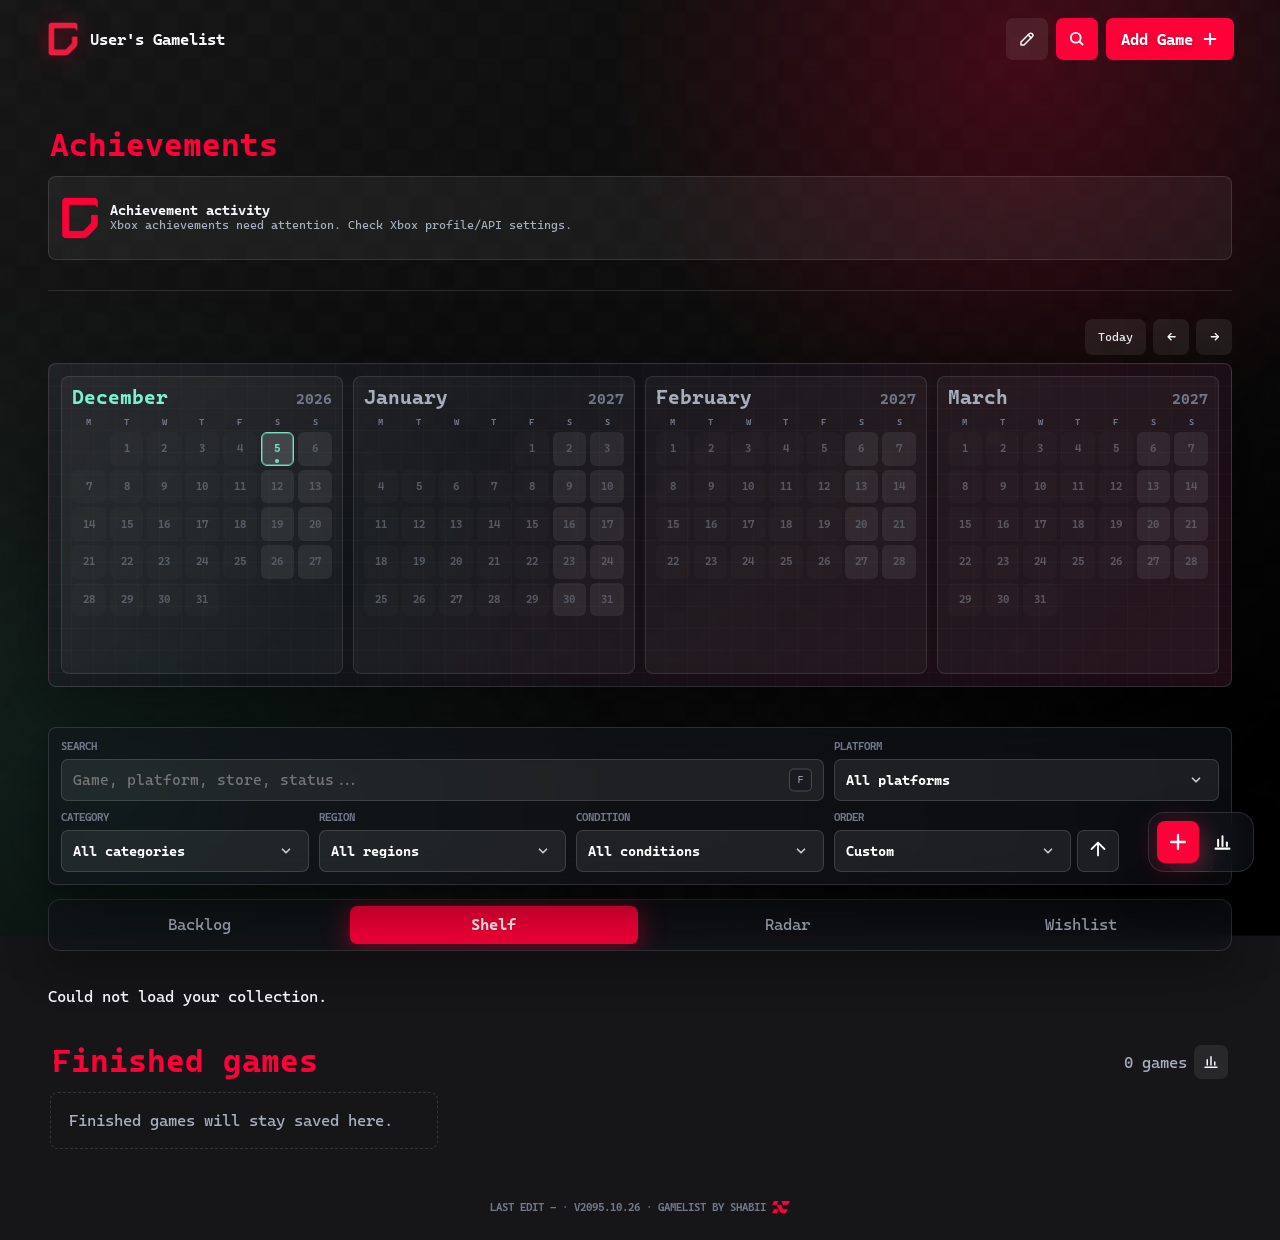
==== commit 6549e03a: "Sync from upstream while preserving local config" ====
--- a/collection-ui.html
+++ b/collection-ui.html
@@ -437,7 +437,8 @@
               </span>
             </label>
           </div>
-          <label class="check-filter toggle-check shelf-add-collection-check" hidden><input id="shelfAddCollectionInput" type="checkbox"><span class="check-label-with-icon"><span class="shelf-gamelist-target-logo gamelist-target-logo" aria-hidden="true"></span><span data-i18n="Add to backlog">Add to backlog</span></span></label>
+          <label class="check-filter toggle-check shelf-add-collection-check" hidden><input id="shelfAddCollectionInput" type="checkbox"><span class="check-label-with-icon"><svg class="back-icon" viewBox="0 0 24 24" aria-hidden="true"><path d="M10 6 4 12l6 6"></path><path d="M4 12h10a6 6 0 0 1 6 6"></path></svg><span data-i18n="Add to backlog">Add to backlog</span></span></label>
+          <label class="check-filter toggle-check shelf-gamelist-playing-field" hidden><input id="shelfGamelistPlayingInput" type="checkbox"><span class="check-label-with-icon"><svg class="play-icon" viewBox="0 0 24 24" aria-hidden="true"><path d="m8 5 11 7-11 7V5Z"></path></svg><span data-i18n="Playing">Playing</span></span></label>
           <label class="shelf-gamelist-flag shelf-gamelist-stream-field check-filter toggle-check stream-check" hidden><input id="shelfGamelistStreamInput" type="checkbox"><span data-i18n="Stream">Stream</span></label>
         </div>
         </div>
--- a/styles.css
+++ b/styles.css
@@ -240,7 +240,7 @@
   scroll-behavior: smooth;
 }
 
-@media (max-width: 760px) {
+@media (max-width: 699px) {
   html {
     overflow-x: clip;
   }
@@ -1071,8 +1071,7 @@
   flex: 0 0 88px;
 }
 
-.goty-year-select .platform-logo-button,
-.completed-year-control .platform-logo-button {
+.goty-year-select .platform-logo-button {
   display: flex;
   align-items: center;
   height: 34px;
@@ -1082,22 +1081,27 @@
 }
 
 .goty-year-select .platform-logo-button .platform-logo-choice,
-.goty-year-select .platform-logo-option .platform-logo-choice,
-.completed-year-control .platform-logo-button .platform-logo-choice {
-  height: auto;
-  min-height: 0;
+.goty-year-select .platform-logo-option .platform-logo-choice {
+  height: 100%;
+  min-height: 100%;
   align-items: center;
   transform: none;
 }
 
 .goty-year-select .platform-logo-button .platform-logo-choice-label,
-.goty-year-select .platform-logo-option .platform-logo-choice-label,
-.completed-year-control .platform-logo-button .platform-logo-choice-label {
+.goty-year-select .platform-logo-option .platform-logo-choice-label {
   display: block;
+  align-self: center;
   height: auto;
   line-height: 1;
   margin: 0;
   transform: none;
+}
+
+.goty-year-select .platform-logo-option,
+.goty-year-select .platform-logo-button {
+  box-sizing: border-box;
+  align-items: center;
 }
 
 .goty-save-button,
@@ -1437,7 +1441,7 @@
   transform: translateY(-42px);
 }
 
-@media (max-width: 760px) {
+@media (max-width: 699px) {
   #gotyDialog,
   #gotyStatsPreviewDialog {
     position: fixed;
@@ -1509,7 +1513,7 @@
   }
 }
 
-@media (min-width: 761px) {
+@media (min-width: 700px) {
   .goty-dialog .goty-modal {
     max-height: calc(100dvh - clamp(16px, 3vw, 28px) - 96px);
   }
@@ -2324,7 +2328,7 @@
     transform 180ms ease;
 }
 
-@media (min-width: 761px) {
+@media (min-width: 700px) {
   .goty-callout {
     bottom: clamp(16px, 3vw, 28px);
   }
@@ -2667,11 +2671,25 @@
   flex-basis: 11px;
 }
 
+.playing-finished-game .playing-finished-tags .stream-pill .stream-play-icon {
+  width: 9px;
+  height: 9px;
+  flex: 0 0 9px;
+}
+
 .playing-finished-tags .coop-pill span,
 .playing-finished-tags .coop-pill .coop-icon,
 .playing-finished-tags .multiplayer-pill .coop-icon,
 .playing-finished-tags .multiplayer-pill .online-globe-icon {
   color: var(--coop-accent) !important;
+}
+
+.playing-finished-tags .coop-pill .coop-icon,
+.playing-finished-tags .multiplayer-pill .coop-icon,
+.playing-finished-tags .multiplayer-pill .online-globe-icon {
+  width: 10px;
+  height: 10px;
+  flex-basis: 10px;
 }
 
 .playing-finished-tags .rating-score-star {
@@ -2986,6 +3004,28 @@
   grid-template-columns: repeat(4, minmax(0, 1fr));
   gap: 7px;
   align-items: end;
+}
+
+@media (max-width: 520px) {
+  .rarity-graph {
+    min-width: 0;
+    width: 100%;
+    box-sizing: border-box;
+    grid-template-columns: repeat(4, minmax(0, 1fr));
+    gap: 3px;
+    padding: 8px;
+  }
+
+  .rarity-graph .rarity-bar {
+    min-width: 0;
+    height: 56px;
+    font-size: 9px;
+  }
+
+  .rarity-graph .rarity-bar small {
+    font-size: clamp(7px, 2.4vw, 9px);
+    white-space: nowrap;
+  }
 }
 
 .rarity-bar {
@@ -3921,7 +3961,7 @@
   border-radius: 8px;
 }
 
-@media (min-width: 761px) {
+@media (min-width: 700px) {
   .release-months {
     background: var(--grid-fade), var(--grid-texture), var(--panel);
     background-size:
@@ -3942,6 +3982,18 @@
 
   .release-month {
     background: rgba(255, 255, 255, 0.045);
+  }
+}
+
+@media (min-width: 700px) and (max-width: 899px) {
+  .release-months {
+    grid-template-columns: repeat(2, minmax(0, 1fr));
+  }
+}
+
+@media (min-width: 900px) and (max-width: 1100px) {
+  .release-months {
+    grid-template-columns: repeat(3, minmax(0, 1fr));
   }
 }
 
@@ -4503,6 +4555,7 @@
 }
 
 .platform-logo-choice {
+  margin: 0;
   position: relative;
   z-index: 2;
   display: flex;
@@ -4565,7 +4618,6 @@
   height: 22px;
   flex-basis: 22px;
   overflow: visible;
-  transform: translateY(2px);
 }
 .settings-region-flag-icon img {
   display: block;
@@ -4608,7 +4660,6 @@
   min-width: 0;
   font-size: 14px;
   line-height: 1;
-  top: 2px;
   overflow: hidden;
   text-overflow: ellipsis;
   white-space: nowrap;
@@ -5127,6 +5178,13 @@
   margin-bottom: 7px;
 }
 
+.list-load-more {
+  grid-column: 1 / -1;
+  justify-self: center;
+  margin: 12px 0;
+  min-height: 42px;
+}
+
 .card-list {
   display: grid;
   grid-template-columns: repeat(3, minmax(0, 1fr));
@@ -5162,7 +5220,7 @@
   z-index: 0;
 }
 
-@media (min-width: 761px) {
+@media (min-width: 700px) {
   .card-list.list-view .game-row {
     grid-template-columns:
       42px minmax(145px, 230px) minmax(0, 2.2fr) minmax(120px, 0.8fr)
@@ -5949,12 +6007,31 @@
 .playing-section .game-card {
   grid-template-columns: clamp(300px, 30vw, 372px) minmax(0, 1fr);
   flex: 0 0 min(1220px, calc(100vw - clamp(54px, 9vw, 112px)));
-  min-height: 548px;
+  min-height: 0;
+  height: auto;
   align-items: stretch;
   padding: 18px;
   row-gap: 0px;
   scroll-snap-align: start;
   scroll-snap-stop: always;
+}
+
+@media (min-width: 700px) {
+  .playing-section
+    .game-card.playing-card:not(:has(.card-trophies:not([hidden]))) {
+    grid-template-rows: auto;
+    align-content: start;
+  }
+}
+
+/* Let tablet playing cards shrink their poster column with the viewport.
+   The desktop 300px minimum made portrait covers taller than the content
+   column at 700–1100px, so cards with more metadata grew much taller. */
+@media (min-width: 700px) and (max-width: 1100px) {
+  .playing-section .game-card {
+    grid-template-columns: clamp(210px, 26vw, 286px) minmax(0, 1fr);
+    min-height: 0;
+  }
 }
 
 .playing-section.playing-single .game-card {
@@ -6091,6 +6168,16 @@
   width: 14px;
   height: 14px;
   border-radius: 3px;
+}
+
+@media (min-width: 700px) and (max-width: 1100px) {
+  .playing-section .card-trophy-list {
+    grid-template-columns: repeat(2, minmax(0, 1fr));
+  }
+
+  .playing-section .card-trophy-list > .card-trophy:nth-child(n + 3) {
+    display: none;
+  }
 }
 
 .card-trophy-list {
@@ -8066,6 +8153,13 @@
   border-color: color-mix(in srgb, var(--accent) 72%, #ffffff) !important;
 }
 
+/* Keep the logged-out overlay add action identical to the normal add control. */
+body:not(.can-edit) #floatingAddButton {
+  color: #ffffff;
+  background: var(--accent);
+  border-color: transparent;
+}
+
 .icon-button.view-toggle {
   align-self: end;
   width: var(--toolbar-control-height);
@@ -8153,7 +8247,7 @@
   display: none;
 }
 
-@media (min-width: 761px) {
+@media (min-width: 700px) {
   .top-actions #syncButton {
     order: 1;
   }
@@ -8241,7 +8335,7 @@
 }
 
 .floating-search-button {
-  display: none;
+  display: grid;
 }
 
 .mobile-action-dock {
@@ -8262,6 +8356,12 @@
 
 #mobileDockAdd[hidden] {
   display: none !important;
+}
+
+body:not(.can-edit) #mobileDockEdit:not([hidden]) {
+  color: #ffffff;
+  background: var(--accent);
+  box-shadow: 0 3px 24px color-mix(in srgb, var(--accent) 32%, transparent);
 }
 
 #mobileDockGoty[hidden] {
@@ -8292,7 +8392,7 @@
   height: 23px;
 }
 
-@media (min-width: 761px) {
+@media (min-width: 700px) {
   #floatingStatsButton,
   #completedStatsButton {
     position: relative;
@@ -8433,7 +8533,7 @@
   display: none;
 }
 
-@media (min-width: 761px) {
+@media (min-width: 700px) {
   .playing-card .complete-action .check-icon,
   .playing-card .backlog-action .back-icon {
     display: block;
@@ -8539,7 +8639,7 @@
 body:not(.can-edit) #syncButton,
 body:not(.can-edit) #settingsButton,
 body:not(.can-edit) #fetchPricesButton {
-  display: none;
+  display: none !important;
 }
 
 body:not(.shelf-page):not(.can-edit)
@@ -8640,7 +8740,7 @@
   min-width: 0;
 }
 
-@media (min-width: 761px) and (hover: hover) and (pointer: fine) {
+@media (min-width: 700px) and (hover: hover) and (pointer: fine) {
   .card-list:not(.list-view) .game-card .edit-action,
   .completed-list:not(.list-view) .completed-edit-action,
   .shelf-grid:not(.list-view) .game-card .edit-action {
@@ -8759,7 +8859,7 @@
   --rating-star-gap: 1px;
 }
 
-@media (max-width: 760px) {
+@media (max-width: 699px) {
   .completed-rating-stars .star-display {
     --rating-star-size: 11px;
   }
@@ -8809,6 +8909,7 @@
 }
 
 .completed-year-control .platform-logo-button {
+  box-sizing: border-box;
   display: flex;
   align-items: center;
   height: 34px;
@@ -8817,11 +8918,14 @@
   line-height: 1;
 }
 
-.completed-year-control .platform-logo-button .platform-logo-choice {
+.completed-year-control :is(.platform-logo-button, .platform-logo-option) .platform-logo-choice {
   display: flex;
   align-items: center;
-  height: 34px;
-  min-height: 34px;
+  align-self: center;
+  height: 100%;
+  min-height: 0;
+  margin: 0;
+  line-height: 1;
   transform: none;
 }
 
@@ -8829,10 +8933,12 @@
   margin-bottom: 0;
 }
 
-.completed-year-control .platform-logo-button .platform-logo-choice-label {
+.completed-year-control :is(.platform-logo-button, .platform-logo-option) .platform-logo-choice-label {
+  align-self: center;
   height: auto;
   line-height: 1;
   margin: 0;
+  transform: none;
   transform: none;
 }
 
@@ -8858,9 +8964,13 @@
 .completed-stats-button,
 .completed-stream-toggle,
 .playing-stream-toggle {
+  box-sizing: border-box;
   width: 34px;
   height: 34px;
   min-width: 34px;
+  min-height: 34px;
+  flex: 0 0 34px;
+  aspect-ratio: 1;
   padding: 0;
   border-radius: 7px;
 }
@@ -8886,7 +8996,7 @@
   height: 16px;
 }
 
-@media (min-width: 761px) {
+@media (min-width: 700px) {
   .completed-stream-toggle[data-tooltip],
   .playing-stream-toggle[data-tooltip] {
     position: relative;
@@ -9075,13 +9185,19 @@
   overscroll-behavior: contain;
 }
 
+@media (max-width: 699px) {
+  .finished-stats-dialog {
+    touch-action: pan-y;
+  }
+}
+
 .finished-stats-kpis {
   display: grid;
   grid-template-columns: repeat(auto-fit, minmax(150px, 1fr));
   gap: 10px;
 }
 
-@media (min-width: 761px) {
+@media (min-width: 700px) {
   .finished-stats-kpis.is-grid-3 {
     grid-template-columns: repeat(3, minmax(0, 1fr));
   }
@@ -9206,6 +9322,17 @@
   padding: 5px 30px 5px 10px;
 }
 
+#finishedStatsYearPicker .platform-logo-select {
+  --dropdown-control-height: 34px;
+  width: 92px;
+}
+
+#finishedStatsYearPicker .platform-logo-choice {
+  height: 100%;
+  min-height: 0;
+  margin: 0;
+}
+
 .finished-stats-year-picker .sr-only {
   position: absolute;
   width: 1px;
@@ -9411,7 +9538,6 @@
   display: grid;
   grid-template-rows: auto auto;
   flex: 0 0 min(860px, calc(100vw - clamp(54px, 9vw, 112px)));
-  min-height: 548px;
   align-content: center;
   padding: 14px;
   gap: 20px;
@@ -9457,6 +9583,28 @@
   gap: 8px;
 }
 
+@media (min-width: 801px) {
+  .twitch-preview-card.is-collapsed {
+    height: auto;
+    min-height: 0;
+    align-self: stretch;
+  }
+
+  .playing-section .twitch-preview-card {
+    height: auto;
+    min-height: 0;
+    align-self: stretch;
+  }
+
+  .playing-section .twitch-preview-card:not(.is-collapsed) {
+    flex: 0 0
+      var(
+        --twitch-preview-open-width,
+        min(860px, calc(100vw - clamp(54px, 9vw, 112px)))
+      );
+  }
+}
+
 .twitch-preview-link {
   position: relative;
   z-index: 1;
@@ -9493,15 +9641,18 @@
 
 .twitch-preview-card.is-collapsed .twitch-preview-status {
   position: absolute;
-  left: 33px;
-  bottom: 0;
+  top: auto;
+  right: auto;
+  left: 34px;
+  bottom: 50px;
   width: max-content;
+  height: auto;
   max-width: none;
   margin: 0;
   font-size: 10px;
   transform: rotate(-90deg);
   transform-origin: left center;
-  padding: 5px 13px 8px 13px;
+  padding: 8px 13px 8px 13px;
 }
 
 .twitch-preview-status.is-live {
@@ -9659,7 +9810,7 @@
 .twitch-preview-card.is-collapsed .twitch-preview-collapsed-logo span {
   display: block;
   width: 300px;
-  max-width: 300px;
+  min-width: 300px;
   color: #d7b8ff;
   font-size: 20px;
   font-weight: 900;
@@ -10645,6 +10796,11 @@
   justify-content: space-between;
   flex-flow: column;
   height: 100%;
+  pointer-events: none;
+}
+
+.completed-row > .completed-actions > button {
+  pointer-events: auto;
 }
 
 .completed-row:hover {
@@ -10890,9 +11046,9 @@
 
 .completed-platform .stream-pill .stream-play-icon {
   display: block;
-  width: 16px;
-  height: 16px;
-  flex: 0 0 16px;
+  width: 13px;
+  height: 13px;
+  flex: 0 0 13px;
 }
 
 .game-row .stream-pill {
@@ -10908,6 +11064,13 @@
   height: 25px;
   min-height: 25px;
   padding: 0;
+}
+
+.completed-platform .coop-pill .coop-icon,
+.completed-platform .multiplayer-pill .online-globe-icon {
+  width: 12px;
+  height: 12px;
+  flex-basis: 12px;
 }
 
 .completed-platform .rating-score-star {
@@ -11007,7 +11170,7 @@
   margin: 0;
 }
 
-@media (min-width: 761px) {
+@media (min-width: 700px) {
   .completed-list.list-view .completed-row {
     grid-template-columns: 42px minmax(145px, 230px) minmax(0, 1fr) auto;
     min-height: 64px;
@@ -11184,9 +11347,9 @@
   }
 
   .completed-list.list-view .completed-platform .stream-pill .stream-play-icon {
-    width: 14px;
-    height: 14px;
-    flex-basis: 14px;
+    width: 13px;
+    height: 13px;
+    flex-basis: 13px;
   }
 
   .completed-list.list-view .completed-platform .psn-progress-pill {
@@ -11245,7 +11408,11 @@
   padding: 0;
 }
 
-@media (min-width: 761px) {
+dialog:not([open]) {
+  display: none !important;
+}
+
+@media (min-width: 700px) {
   #gameDialog,
   #addDialog {
     width: min(1120px, calc(100vw - 64px));
@@ -11333,7 +11500,7 @@
   margin-bottom: 16px;
 }
 
-@media (min-width: 761px) {
+@media (min-width: 700px) {
   #updatesDialog {
     width: min(920px, calc(100vw - 64px));
   }
@@ -11985,11 +12152,17 @@
   );
 }
 
-@media (max-width: 760px) {
-  .settings-dialog {
+@media (max-width: 699px) {
+  .settings-dialog[open] {
+    position: fixed;
+    inset: 0;
     width: calc(100vw - 16px);
     max-width: calc(100vw - 16px);
+    height: calc(100dvh - 16px);
     max-height: calc(100dvh - 16px);
+    margin: auto;
+    display: grid;
+    place-items: center;
   }
   .settings-modal {
     max-height: calc(100dvh - 16px);
@@ -12040,7 +12213,8 @@
 }
 
 .settings-window-panel[data-settings-window="design"] > .settings-detail-title,
-.settings-window-panel[data-settings-window="design"] > .settings-section:not(:first-child) {
+.settings-window-panel[data-settings-window="design"]
+  > .settings-section:not(:first-child) {
   padding-top: 16px;
   border-top: 1px solid var(--line);
 }
@@ -12059,30 +12233,17 @@
 
 .settings-layout {
   display: grid;
-  grid-template-columns: repeat(4, minmax(0, 1fr));
-  gap: 10px;
-}
-
-@media (max-width: 760px) {
-  .settings-layout {
-    grid-template-columns: repeat(2, minmax(0, 1fr));
-  }
+  grid-template-columns: minmax(0, 1fr);
+  gap: 7px;
+  font-family: var(--display-title-font);
+}
+
+@media (max-width: 699px) {
   .settings-layout-card {
     min-width: 0;
   }
   .settings-layout-actions {
-    justify-content: center;
-    flex-wrap: wrap;
     gap: 4px;
-  }
-  .settings-layout-actions .settings-visible-check {
-    margin-left: 0;
-  }
-  .settings-layout-actions .icon-button {
-    width: 28px;
-    min-width: 28px;
-    height: 28px;
-    min-height: 28px;
   }
 }
 
@@ -12096,15 +12257,110 @@
   border-radius: 8px;
 }
 
+.settings-layout .settings-layout-card {
+  grid-template-columns: minmax(0, 1fr) auto;
+  align-items: center;
+  gap: 12px;
+  min-height: 48px;
+  padding: 7px 12px;
+  border-radius: 10px;
+}
+
 .settings-layout-card.is-hidden-section {
   opacity: 0.55;
 }
 
 .settings-layout-card strong {
-  min-height: 16px;
+  min-height: 0;
   font-size: 13px;
   line-height: 1.2;
-  text-align: center;
+  text-align: left;
+}
+
+.settings-layout-move {
+  width: 36px;
+  height: 36px;
+  min-width: 36px;
+  min-height: 36px;
+  padding: 0;
+  place-items: center;
+}
+
+.settings-layout-move.icon-button svg {
+  display: block;
+  width: 20px;
+  height: 20px;
+  fill: none;
+  stroke: currentColor;
+  stroke-width: 2;
+  stroke-linecap: round;
+  stroke-linejoin: round;
+}
+
+.settings-layout-visibility {
+  position: relative;
+  display: grid !important;
+  box-sizing: border-box;
+  width: 36px !important;
+  min-width: 36px;
+  height: 36px;
+  min-height: 36px;
+  flex: 0 0 36px;
+  margin-left: auto;
+  padding: 0 !important;
+  place-items: center;
+}
+
+.settings-layout-visibility input[type="checkbox"] {
+  position: absolute;
+  width: 1px;
+  height: 1px;
+  min-width: 1px;
+  min-height: 1px;
+  margin: 0;
+  opacity: 0;
+}
+
+.settings-visibility-icon {
+  width: 19px;
+  height: 19px;
+  fill: none;
+  stroke: currentColor;
+  stroke-width: 1.8;
+  stroke-linecap: round;
+  stroke-linejoin: round;
+  pointer-events: none;
+}
+
+.settings-layout-visibility input:focus-visible + .settings-visibility-icon {
+  outline: 2px solid var(--accent-2);
+  outline-offset: 4px;
+  border-radius: 3px;
+}
+
+.settings-visibility-sr-only {
+  position: absolute;
+  width: 1px;
+  height: 1px;
+  padding: 0;
+  margin: -1px;
+  overflow: hidden;
+  clip: rect(0, 0, 0, 0);
+  white-space: nowrap;
+  border: 0;
+}
+
+@media (max-width: 520px) {
+  .settings-layout .settings-layout-card {
+    grid-template-columns: minmax(0, 1fr);
+    gap: 6px;
+  }
+  .settings-layout .settings-layout-actions {
+    justify-content: flex-end;
+  }
+  .settings-layout .settings-layout-actions .settings-visible-check {
+    margin-left: 0;
+  }
 }
 
 .settings-wire {
@@ -12368,10 +12624,10 @@
 }
 
 .settings-layout-actions .icon-button {
-  width: 30px;
-  height: 30px;
-  min-width: 30px;
-  min-height: 30px;
+  width: 36px;
+  height: 36px;
+  min-width: 36px;
+  min-height: 36px;
 }
 
 .settings-layout-actions .icon-button svg {
@@ -12503,31 +12759,32 @@
 
 .settings-csv-groups {
   display: grid;
-  grid-template-columns: repeat(auto-fit, minmax(min(220px, 100%), 1fr));
-  align-items: stretch;
-  gap: 12px;
+  grid-template-columns: minmax(0, 1fr);
+  align-items: center;
+  gap: 0;
 }
 
 .settings-csv-row {
   display: grid;
-  grid-template-columns: minmax(0, 1fr);
-  align-content: space-between;
+  grid-template-columns: minmax(0, 1fr) auto;
+  align-items: center;
   gap: 16px;
-  min-height: 118px;
-  padding: 14px;
-  background: rgba(255, 255, 255, 0.055);
-  border: 1px solid var(--line);
-  border-radius: 12px;
+  min-width: 0;
+  padding: 14px 0;
+}
+
+.settings-csv-row + .settings-csv-row {
+  border-top: 1px solid var(--line);
 }
 
 .settings-csv-label {
   display: block;
   padding: 2px 0;
-  text-align: center;
+  text-align: left;
 }
 
 .settings-csv-label > span {
-  color: var(--text);
+  color: var(--accent-2);
   font-size: 14px;
   font-weight: 900;
   line-height: 1.3;
@@ -12537,12 +12794,18 @@
 .settings-csv-label > .settings-home-copy {
   display: block;
   margin-top: 4px;
+  color: var(--dim);
   line-height: 1.3;
 }
 
-html.theme-light .settings-csv-row {
-  background: rgba(211, 221, 234, 0.7);
-  border-color: rgba(31, 42, 61, 0.28);
+@media (max-width: 600px) {
+  .settings-csv-row {
+    grid-template-columns: minmax(0, 1fr);
+    gap: 10px;
+  }
+  .settings-data-actions {
+    max-width: 360px;
+  }
 }
 
 .settings-dev-links {
@@ -13088,7 +13351,7 @@
     0 16px 34px rgba(31, 42, 61, 0.2);
 }
 
-@media (min-width: 761px) {
+@media (min-width: 700px) {
   html.theme-light .release-months {
     background: var(--grid-fade), var(--grid-texture), var(--panel);
     background-size:
@@ -14218,7 +14481,7 @@
   border-radius: 4px;
 }
 
-@media (max-width: 760px) {
+@media (max-width: 699px) {
   .settings-store-list {
     grid-template-columns: repeat(2, minmax(0, 1fr));
   }
@@ -14681,7 +14944,7 @@
   box-shadow: 0 0 0 3px color-mix(in srgb, var(--accent) 12%, transparent);
 }
 
-@media (min-width: 761px) {
+@media (min-width: 700px) {
   .playing-section .card-trophy-meta {
     display: block;
   }
@@ -15130,7 +15393,7 @@
   justify-self: start;
 }
 
-@media (max-width: 760px) {
+@media (max-width: 699px) {
   .detail-rating-grid {
     grid-template-columns: repeat(auto-fit, minmax(130px, max-content));
     gap: 13px 16px;
@@ -15251,7 +15514,7 @@
   border: 1px solid rgba(255, 255, 255, 0.12);
 }
 
-@media (max-width: 760px) {
+@media (max-width: 699px) {
   .settings-page-toggle-row {
     grid-template-columns: 1fr;
   }
@@ -15602,7 +15865,7 @@
   grid-template-columns: repeat(3, minmax(0, 1fr));
 }
 
-@media (min-width: 761px) {
+@media (min-width: 700px) {
   .game-rating-grid {
     --rating-star-size: 25px;
     --rating-star-gap: 5px;
@@ -15617,7 +15880,7 @@
   grid-template-columns: repeat(2, minmax(0, 1fr));
 }
 
-@media (min-width: 761px) {
+@media (min-width: 700px) {
   .finish-rating-grid {
     --rating-star-size: 23px;
     --rating-star-gap: 4px;
@@ -16265,7 +16528,11 @@
   }
 }
 
-@media (max-width: 760px) {
+@media (max-width: 699px) {
+  body:not(.can-edit) #loginButton {
+    display: none !important;
+  }
+
   body {
     padding-bottom: calc(84px + env(safe-area-inset-bottom));
   }
@@ -16404,22 +16671,38 @@
     grid-column: 1;
   }
 
+  .settings-window-panel[data-settings-window="design"] .settings-detail-grid {
+    grid-template-columns: repeat(2, minmax(0, 1fr));
+  }
+
+  .settings-window-panel[data-settings-window="design"] .settings-detail-grid .settings-detail-compact,
+  .settings-window-panel[data-settings-window="design"] .settings-detail-grid .settings-preference-row > article {
+    grid-column: auto;
+  }
+
   .theme-editor-grid {
-    grid-template-columns: 1fr;
+    grid-template-columns: repeat(2, minmax(0, 1fr));
   }
 
   .theme-main-color,
   .theme-accent-color,
   .theme-gradient-color,
-  .theme-extra-color,
+  .theme-extra-color {
+    grid-column: auto;
+    min-width: 0;
+  }
+
   .theme-editor-row {
-    grid-column: 1;
-  }
-
-  .theme-selects-row,
+    grid-column: 1 / -1;
+  }
+
+  .theme-selects-row {
+    grid-template-columns: minmax(0, 1fr);
+  }
+
   .theme-controls-row,
   .theme-glow-row {
-    grid-template-columns: 1fr;
+    grid-template-columns: repeat(2, minmax(0, 1fr));
   }
 
   .theme-color-field {
@@ -16534,9 +16817,18 @@
     display: block;
     min-width: 0;
     overflow: hidden;
-    margin-left: 20px;
+    margin-left: 28px;
     text-overflow: ellipsis;
     white-space: nowrap;
+  }
+
+  body.shabii-main-owner:not(.can-edit) .brand span:last-child {
+    font-size: clamp(17px, 4.5vw, 20px);
+  }
+
+  body.shabii-main-owner:not(.can-edit) .brand-mark {
+    width: 40px;
+    height: 40px;
   }
 
   .top-actions {
@@ -16832,7 +17124,11 @@
   .mobile-section-tabs button {
     min-height: 38px;
     font-size: 14px;
-    line-height: 1;
+    line-height: 1.4;
+  }
+
+  .mobile-section-tabs button .label {
+    padding-block: 2px;
   }
 
   html[lang="es-ES"] .mobile-section-tabs button {
@@ -17263,7 +17559,131 @@
   }
 
   .playing-panel {
+    display: grid;
+    grid-template-columns: minmax(0, 1fr);
+    gap: 8px;
     padding: 4px 0 8px;
+    overflow: visible;
+  }
+
+  .playing-section .playing-panel > .twitch-preview-card {
+    box-sizing: border-box;
+    grid-row: 2;
+    width: 100%;
+    max-width: 100%;
+    min-height: 0;
+    padding: 10px;
+    flex: none;
+    grid-template-columns: minmax(0, 1fr) auto;
+    grid-template-rows: auto auto;
+    gap: 9px;
+    overflow: visible;
+  }
+
+  .playing-section
+    .playing-panel
+    > .twitch-preview-card
+    .twitch-preview-player {
+    grid-column: 1 / -1;
+    grid-row: 1;
+  }
+
+  .playing-section
+    .playing-panel
+    > .twitch-preview-card
+    .twitch-preview-status {
+    top: 18px;
+    right: 20px;
+  }
+
+  .playing-section .playing-panel > .twitch-preview-card .twitch-preview-link {
+    grid-column: 1;
+    grid-row: 2;
+    min-width: 0;
+    margin-left: 0;
+  }
+
+  .playing-section
+    .playing-panel
+    > .twitch-preview-card
+    .twitch-preview-toggle {
+    position: static;
+    grid-column: 2;
+    grid-row: 2;
+    align-self: center;
+    width: auto;
+    min-width: 34px;
+    height: 34px;
+    min-height: 34px;
+    padding: 0 9px;
+  }
+
+  .playing-section .playing-panel > .playing-list {
+    grid-row: 1;
+    width: 100%;
+    min-width: 0;
+  }
+
+  .playing-section .playing-panel > .twitch-preview-card.is-collapsed {
+    display: flex;
+    align-items: center;
+    justify-content: flex-start;
+    width: 100%;
+    height: 56px;
+    min-height: 56px;
+    padding: 8px 52px 8px 12px;
+    overflow: visible;
+  }
+
+  .playing-section
+    .playing-panel
+    > .twitch-preview-card.is-collapsed
+    .twitch-preview-collapsed-logo {
+    position: static;
+    flex-direction: row;
+    gap: 8px;
+    transform: none;
+  }
+
+  .playing-section
+    .playing-panel
+    > .twitch-preview-card.is-collapsed
+    .twitch-preview-collapsed-logo
+    span {
+    width: auto;
+    max-width: 100%;
+    margin: 0;
+    overflow: hidden;
+    font-size: 12px;
+    text-align: left;
+    text-overflow: ellipsis;
+    transform: none;
+  }
+
+  .playing-section
+    .playing-panel
+    > .twitch-preview-card.is-collapsed
+    .twitch-preview-player {
+    display: none;
+  }
+
+  .playing-section
+    .playing-panel
+    > .twitch-preview-card.is-collapsed
+    .twitch-preview-status {
+    display: none;
+  }
+
+  .playing-section
+    .playing-panel
+    > .twitch-preview-card.is-collapsed
+    .twitch-preview-toggle {
+    position: absolute;
+    top: 50%;
+    right: 10px;
+    bottom: auto;
+    left: auto;
+    transform: translateY(-50%);
   }
 
   .playing-section .column-head {
@@ -17399,9 +17819,9 @@
   }
 
   .completed-platform .stream-pill .stream-play-icon {
-    width: 14px;
-    height: 14px;
-    flex-basis: 14px;
+    width: 13px;
+    height: 13px;
+    flex-basis: 13px;
   }
 
   .game-row .coop-pill,
@@ -18063,42 +18483,73 @@
   }
 }
 
-@media (width <= 760px) {
+@media (width <= 699px) {
+  .completed > .column-head {
+    display: grid;
+    grid-template-columns: minmax(0, 1fr);
+    gap: 10px;
+  }
+
+  .completed > .column-head h2 {
+    overflow-wrap: anywhere;
+  }
+
   .completed-head-actions {
     display: flex;
-    flex-wrap: wrap;
+    flex-wrap: nowrap;
     justify-content: flex-end;
-    align-items: end;
+    align-items: center;
     gap: 5px 10px;
-    width: auto;
+    width: 100%;
     min-width: 0;
     max-width: 100%;
     flex: 0 0 auto;
-    margin-left: auto;
+    margin-left: 0;
     height: auto;
     white-space: normal;
   }
 
+  .completed-year-control .platform-logo-button {
+    box-sizing: border-box;
+  }
+
+  .completed-year-control .platform-logo-button .platform-logo-choice {
+    display: flex;
+    align-items: center;
+    align-self: center;
+    height: 100%;
+    min-height: 0;
+    line-height: 1;
+    transform: none;
+  }
+
+  .completed-year-control .platform-logo-button .platform-logo-choice-label {
+    align-self: center;
+    line-height: 1;
+    margin: 0;
+    transform: none;
+  }
+
   .completed-head-actions > :not(#completedCount) {
     flex: 0 0 auto;
   }
 
   #completedCount {
     display: grid;
-    order: -1;
-    flex: 0 0 100%;
-    grid-template-columns: max-content;
-    justify-content: end;
-    justify-items: end;
+    order: 0;
+    flex: 1 1 auto;
+    grid-template-columns: minmax(0, 1fr);
+    justify-content: start;
+    justify-items: start;
     align-content: center;
     gap: 2px;
-    width: 100%;
-    min-width: max-content;
+    width: auto;
+    min-width: 0;
     margin-bottom: 0;
     line-height: 1;
-    text-align: right;
+    text-align: left;
     white-space: normal;
-    line-height: 9px !important;
+    line-height: 1.2 !important;
     margin-bottom: 1px !important;
     font-size: 13px !important;
   }
@@ -18380,7 +18831,7 @@
   }
 }
 
-@media (min-width: 761px) {
+@media (min-width: 700px) {
   #mobileDockUp {
     display: grid !important;
     order: 1;
@@ -18482,6 +18933,23 @@
     box-shadow: 0 3px 24px color-mix(in srgb, var(--accent) 32%, transparent);
   }
 
+  body:not(.can-edit) #mobileDockEdit:not([hidden]) {
+    display: flex;
+    color: #ffffff;
+    background: var(--accent);
+    box-shadow: 0 3px 24px color-mix(in srgb, var(--accent) 32%, transparent);
+    align-items: center;
+    justify-content: center;
+    overflow: hidden;
+    transition:
+      flex-basis 420ms cubic-bezier(0.2, 0.8, 0.2, 1),
+      width 420ms cubic-bezier(0.2, 0.8, 0.2, 1),
+      padding 420ms cubic-bezier(0.2, 0.8, 0.2, 1),
+      gap 420ms cubic-bezier(0.2, 0.8, 0.2, 1),
+      background 140ms ease,
+      box-shadow 140ms ease;
+  }
+
   @media (hover: hover) and (pointer: fine) {
     .mobile-action-dock:has(.mobile-dock-action:not(#mobileDockAdd):hover)
       #mobileDockAdd:not(:hover),
@@ -18492,6 +18960,17 @@
       background: transparent;
       box-shadow: none;
     }
+    body:not(.can-edit)
+      .mobile-action-dock:has(.mobile-dock-action:not(#mobileDockEdit):hover)
+      #mobileDockEdit:not(:hover),
+    body:not(.can-edit)
+      .mobile-action-dock:has(
+        .mobile-dock-action:not(#mobileDockEdit):focus-visible
+      )
+      #mobileDockEdit:not(:hover):not(:focus-visible) {
+      background: transparent;
+      box-shadow: none;
+    }
   }
 
   #mobileDockAdd > span {
@@ -18506,6 +18985,18 @@
       opacity 220ms ease;
   }
 
+  body:not(.can-edit) #mobileDockEdit > span {
+    display: inline-block;
+    width: 0;
+    overflow: hidden;
+    opacity: 0;
+    font-weight: 900;
+    white-space: nowrap;
+    transition:
+      width 420ms cubic-bezier(0.2, 0.8, 0.2, 1),
+      opacity 220ms ease;
+  }
+
   #mobileDockAdd:hover,
   #mobileDockAdd:focus-visible {
     width: 160px;
@@ -18519,6 +19010,24 @@
 
   #mobileDockAdd:hover > span,
   #mobileDockAdd:focus-visible > span {
+    width: 104px;
+    opacity: 1;
+    transition-duration: 220ms;
+  }
+
+  body:not(.can-edit) #mobileDockEdit:not([hidden]):hover,
+  body:not(.can-edit) #mobileDockEdit:not([hidden]):focus-visible {
+    width: 160px;
+    flex-basis: 160px;
+    gap: 8px;
+    flex-direction: row-reverse;
+    justify-content: flex-start;
+    padding-inline: 12px;
+    transition-duration: 220ms;
+  }
+
+  body:not(.can-edit) #mobileDockEdit:hover > span,
+  body:not(.can-edit) #mobileDockEdit:focus-visible > span {
     width: 104px;
     opacity: 1;
     transition-duration: 220ms;
@@ -18692,7 +19201,7 @@
   }
 }
 
-@media (max-width: 760px) {
+@media (max-width: 699px) {
   main.shell:has(#gotySection:not([hidden])) #gotySection,
   main.shell:not(:has(#gotySection:not([hidden])))
     #playingSection:not([hidden]) {
@@ -18830,7 +19339,7 @@
   transition: opacity 180ms ease;
 }
 
-@media (max-width: 760px) {
+@media (max-width: 699px) {
   #mobileDockGoty:hover,
   #mobileDockGoty:focus-visible,
   #mobileDockGoty:active,
@@ -18849,7 +19358,7 @@
   }
 }
 
-@media (min-width: 761px) {
+@media (min-width: 700px) {
   #gotyDialog[open] {
     position: fixed;
     inset: 8px !important;
@@ -18877,7 +19386,7 @@
   }
 }
 
-@media (max-width: 760px) {
+@media (max-width: 699px) {
   #gotyStatsPreviewDialog .goty-stats-preview-modal {
     display: flex !important;
     flex-direction: column;
@@ -18917,7 +19426,7 @@
   }
 }
 
-@media (min-width: 761px) {
+@media (min-width: 700px) {
   #gotyStatsPreviewDialog {
     height: calc(100dvh - 24px);
     max-height: calc(100dvh - 24px);
@@ -18952,7 +19461,7 @@
   }
 }
 
-@media (max-width: 760px) {
+@media (max-width: 699px) {
   #mobileDockAdd:not([hidden]) {
     color: #fff;
     background: var(--accent);
@@ -18965,6 +19474,19 @@
     #mobileDockAdd:not(:focus),
   .mobile-action-dock:has(.mobile-dock-action:not(#mobileDockAdd).is-active)
     #mobileDockAdd:not(.is-active) {
+    background: transparent;
+    box-shadow: none;
+  }
+
+  body:not(.can-edit)
+    .mobile-action-dock:has(.mobile-dock-action:not(#mobileDockEdit):active)
+    #mobileDockEdit:not(:active),
+  body:not(.can-edit)
+    .mobile-action-dock:has(.mobile-dock-action:not(#mobileDockEdit):focus)
+    #mobileDockEdit:not(:focus),
+  body:not(.can-edit)
+    .mobile-action-dock:has(.mobile-dock-action:not(#mobileDockEdit).is-active)
+    #mobileDockEdit:not(.is-active) {
     background: transparent;
     box-shadow: none;
   }
@@ -19234,7 +19756,7 @@
   display: none !important;
 }
 
-@media (min-width: 761px) {
+@media (min-width: 700px) {
   #addGameForm.gamelist-target-editor .shelf-editor-grid {
     grid-template-columns: 132px repeat(12, minmax(0, 1fr));
     align-items: end;
@@ -19344,7 +19866,7 @@
 #gameDialog.is-new-game .collection-form-grid > .release-text-field {
   grid-column: span 7;
 }
-@media (min-width: 761px) {
+@media (min-width: 700px) {
   .playing-finished-progress {
     grid-template-columns: 14px auto minmax(0, 1fr);
   }
@@ -19383,7 +19905,7 @@
   }
 }
 
-@media (max-width: 760px) {
+@media (max-width: 699px) {
   .playing-finished-game .playing-finished-progress strong {
     align-self: center;
     font-size: 10px;
@@ -19437,7 +19959,7 @@
 }
 
 /* Keep the mobile playing actions in their own columns without overlap. */
-@media (max-width: 760px) {
+@media (max-width: 699px) {
   .playing-section .game-card.playing-card h3 {
     font-size: clamp(28px, 7vw, 40px);
     line-height: 1.05;
@@ -19508,7 +20030,7 @@
 }
 
 /* Compact mobile list actions leave the text column room to breathe. */
-@media (max-width: 760px) {
+@media (max-width: 699px) {
   .card-list .game-card:not(.playing-card) .title-line > .edit-action,
   .card-list .game-card:not(.playing-card) .card-actions > .delete-action,
   .shelf-grid .game-card .title-line > .edit-action,
@@ -19642,7 +20164,7 @@
   }
 }
 
-@media (max-width: 760px) {
+@media (max-width: 699px) {
   #addGameForm .modal-head h2.mobile-two-line-title {
     line-height: 1.05;
     white-space: nowrap;
@@ -19700,15 +20222,24 @@
     .card-list:not(.list-view)
     .game-card:not(.playing-card)
     .card-actions
+    > button {
+    height: 36px;
+    min-height: 36px;
+    max-height: 36px;
+  }
+  #backlog
+    .card-list:not(.list-view)
+    .game-card:not(.playing-card)
+    .card-actions
     > .delete-action {
     box-sizing: border-box;
-    width: 48px;
-    min-width: 48px;
-    max-width: 48px;
-    height: 48px;
-    min-height: 48px;
-    max-height: 48px;
-    flex: 0 0 48px;
+    width: 36px;
+    min-width: 36px;
+    max-width: 36px;
+    height: 36px;
+    min-height: 36px;
+    max-height: 36px;
+    flex: 0 0 36px;
     aspect-ratio: 1;
     padding: 0;
   }
@@ -19718,12 +20249,12 @@
     .card-actions
     > .delete-action
     svg {
-    width: 20px;
-    height: 20px;
-  }
-}
-
-@media (max-width: 760px) {
+    width: 18px;
+    height: 18px;
+  }
+}
+
+@media (max-width: 699px) {
   .shelf-grid.list-view .game-row .psn-progress-pill {
     display: none;
   }
@@ -19733,7 +20264,7 @@
   }
 }
 
-@media (max-width: 760px) {
+@media (max-width: 699px) {
   #backlog
     .card-list:not(.list-view)
     .game-card:not(.playing-card)
@@ -19753,7 +20284,7 @@
 }
 
 /* Keep action names visible on mobile cards in Backlog, Radar, and Wishlist. */
-@media (max-width: 760px) {
+@media (max-width: 699px) {
   .card-list .game-card:not(.playing-card) .card-actions > button {
     min-height: 42px;
     height: 42px;
@@ -19865,7 +20396,7 @@
 }
 
 /* Keep prices beside card actions when the card has enough horizontal space. */
-@media (max-width: 760px) {
+@media (max-width: 699px) {
   .card-list:not(.list-view) .game-card.has-price-footer .card-footer {
     display: flex;
     flex-direction: row;
@@ -19916,7 +20447,7 @@
 }
 
 /* With no second line of tags, center badges over the full list row. */
-@media (min-width: 761px) {
+@media (min-width: 700px) {
   .game-row:has(> .game-row-tags:empty) > .game-row-core {
     grid-row: 1 / -1;
     align-self: center;
@@ -19980,19 +20511,20 @@
   }
 }
 
-@media (min-width: 761px) {
+@media (min-width: 700px) {
   .playing-section .game-card.playing-card .card-actions > .backlog-action {
     box-sizing: border-box;
     display: grid;
     place-items: center;
-    width: 42px;
-    min-width: 42px;
-    max-width: 42px;
-    height: 42px;
-    min-height: 42px;
-    max-height: 42px;
-    aspect-ratio: 1;
-    flex: 0 0 42px;
+    width: 36px;
+    min-width: 36px;
+    max-width: 36px;
+    align-self: stretch;
+    height: auto;
+    min-height: 36px;
+    max-height: none;
+    aspect-ratio: auto;
+    flex: 0 0 36px;
     padding: 0;
     gap: 0;
   }
@@ -20007,7 +20539,7 @@
   }
 }
 
-@media (max-width: 760px) {
+@media (max-width: 699px) {
   :is(#releaseDialog, #shelfReleaseDialog)
     .release-dialog-list
     .game-card
@@ -20448,7 +20980,7 @@
   text-align: center;
 }
 
-@media (min-width: 761px) {
+@media (min-width: 700px) {
   .shelf-stats-body .finished-stats-kpis.is-shelf-one > .finished-stats-kpi,
   .shelf-stats-body .finished-stats-kpis.is-shelf-two > .finished-stats-kpi {
     justify-items: start;
@@ -20635,7 +21167,7 @@
   grid-auto-rows: minmax(92px, auto);
 }
 
-@media (max-width: 760px) {
+@media (max-width: 699px) {
   .shelf-stats-dialog {
     box-sizing: border-box;
     width: calc(100% - 14px);
@@ -20674,7 +21206,7 @@
   background: unset;
 }
 
-@media (max-width: 760px) {
+@media (max-width: 699px) {
   .shelf-page .detail-cover {
     max-height: unset;
   }
@@ -21488,7 +22020,7 @@
   gap: 6px;
 }
 
-@media (min-width: 761px) {
+@media (min-width: 700px) {
   .shelf-grid.preorders-view.list-view .game-row {
     grid-template-columns:
       42px minmax(145px, 230px) minmax(0, 2.2fr) minmax(120px, 0.8fr)
@@ -22189,7 +22721,7 @@
 }
 
 #addGameForm:not(.gamelist-target-editor) .shelf-release-text-field,
-#addGameForm:not(.gamelist-target-editor) .shelf-gamelist-flag,
+#addGameForm:not(.gamelist-target-editor) .shelf-gamelist-flag:not(.shelf-gamelist-stream-field),
 #addGameForm:not(.gamelist-target-editor) .shelf-gamelist-length-field,
 #addGameForm:not(.gamelist-target-editor) .shelf-gamelist-preferred-store-field,
 #addGameForm:not(.gamelist-target-editor) .shelf-gamelist-status-field {
@@ -22343,6 +22875,34 @@
 
 #shelfGamelistPreorderStreamRow.has-collection-option.has-stream {
   grid-template-columns: repeat(2, minmax(0, 1fr));
+}
+
+#shelfGamelistPreorderStreamRow.has-playing-option {
+  grid-template-columns: repeat(2, minmax(0, 1fr));
+}
+
+#shelfGamelistPreorderStreamRow.has-playing-option.has-stream {
+  grid-template-columns: repeat(3, minmax(0, 1fr));
+}
+
+.shelf-gamelist-playing-field {
+  box-sizing: border-box;
+  min-height: 44px;
+  padding: 8px 12px;
+}
+
+#addGameForm.shelf-gamelist-import-mini #shelfGamelistListControls {
+  margin-bottom: 12px;
+}
+
+@media (max-width: 699px) {
+  #shelfGamelistPreorderStreamRow.has-playing-option.has-stream {
+    grid-template-columns: repeat(2, minmax(0, 1fr));
+  }
+
+  #shelfGamelistPreorderStreamRow.has-playing-option.has-stream .shelf-add-collection-check {
+    grid-column: 1 / -1;
+  }
 }
 
 #addGameForm.combined-collection-editor .shelf-addition-field,
@@ -22358,7 +22918,7 @@
   display: grid !important;
 }
 
-@media (min-width: 761px) {
+@media (min-width: 700px) {
   #addGameForm.combined-collection-editor .shelf-editor-grid {
     --collection-extra-row: 5;
     --collection-owner-offset: 3;
@@ -22416,7 +22976,7 @@
   }
 }
 
-@media (max-width: 760px) {
+@media (max-width: 699px) {
   #addGameForm.combined-collection-editor
     .shelf-editor-grid
     > :is(
@@ -22488,7 +23048,7 @@
   display: none !important;
 }
 
-@media (min-width: 761px) {
+@media (min-width: 700px) {
   #addGameForm .shelf-editor-grid > * {
     order: 30;
   }
@@ -22649,7 +23209,7 @@
   }
 }
 
-@media (max-width: 760px) {
+@media (max-width: 699px) {
   .shelf-editor-cover-preview {
     display: none !important;
   }
@@ -22672,7 +23232,7 @@
   grid-column: span 6;
 }
 
-@media (min-width: 761px) {
+@media (min-width: 700px) {
   .digital-game-editor .shelf-release-field,
   .digital-game-editor .shelf-owner-field {
     grid-column: 1 / span 6;
@@ -22816,7 +23376,6 @@
   margin-top: 14px;
 }
 
-.detail-guides,
 .detail-condition {
   padding-bottom: 14px;
   border-bottom: 1px solid var(--line);
@@ -23265,12 +23824,11 @@
   }
 }
 
-@media (min-width: 761px) and (max-width: 1300px) {
+@media (min-width: 700px) and (max-width: 1300px) {
   .shelf-toolbar {
-    grid-template-columns: minmax(0, 1fr) minmax(0, 1fr) minmax(
-        0,
-        1.5fr
-      ) minmax(0, 0.75fr) minmax(0, 0.75fr) var(--toolbar-control-height);
+    grid-template-columns:
+      minmax(0, 1fr) minmax(0, 1fr) minmax(0, 1.5fr)
+      minmax(0, 0.75fr) minmax(0, 0.75fr) var(--toolbar-control-height);
   }
   .shelf-toolbar .search {
     grid-column: span 2;
@@ -23299,7 +23857,7 @@
   }
 }
 
-@media (max-width: 760px) {
+@media (max-width: 699px) {
   #addGameForm.gamelist-target-editor .shelf-entitlement-grid-spacer {
     display: none !important;
   }
@@ -23863,7 +24421,7 @@
   object-fit: cover;
 }
 
-@media (max-width: 760px) {
+@media (max-width: 699px) {
   .shelf-dialog .detail-cover#detailCoverWrap {
     width: 100%;
     height: var(--shelf-cover-height, 520px);
@@ -23878,7 +24436,7 @@
 }
 
 /* Keep the unified Gamelist editor aligned with the Shelf cover-first layout. */
-@media (min-width: 761px) {
+@media (min-width: 700px) {
   #addGameForm.gamelist-target-editor .shelf-editor-grid {
     position: relative;
     grid-template-columns: 160px repeat(12, minmax(0, 1fr));
@@ -23983,7 +24541,7 @@
   }
 }
 
-@media (min-width: 761px) {
+@media (min-width: 700px) {
   #addGameForm:not(.gamelist-target-editor):not(.digital-tracking-disabled)
     .shelf-console-field {
     grid-column: 8 / span 4;
@@ -24078,10 +24636,9 @@
 }
 
 #addGameForm.shelf-gamelist-import-mini .shelf-gamelist-import-summary,
-#addGameForm.shelf-gamelist-import-mini #shelfGamelistListControls,
 #addGameForm.shelf-gamelist-import-mini #shelfGamelistPlacement,
 #addGameForm.shelf-gamelist-import-mini .shelf-release-text-field,
-#addGameForm.shelf-gamelist-import-mini .shelf-gamelist-flag,
+#addGameForm.shelf-gamelist-import-mini .shelf-gamelist-flag:not(.shelf-gamelist-stream-field),
 #addGameForm.shelf-gamelist-import-mini .shelf-gamelist-length-field,
 #addGameForm.shelf-gamelist-import-mini .shelf-gamelist-preferred-store-field,
 #addGameForm.shelf-gamelist-import-mini .shelf-gamelist-status-field {
@@ -24176,7 +24733,7 @@
   grid-column: 1 / -1;
 }
 
-@media (max-width: 760px) {
+@media (max-width: 699px) {
   #addGameForm.shelf-gamelist-import-mini .modal-head {
     position: relative;
     flex-direction: column;
@@ -24263,7 +24820,7 @@
   display: none;
 }
 
-@media (max-width: 760px) {
+@media (max-width: 699px) {
   /* Shelf follows the shared markup: DLC, subscription, then release details. */
   #addGameForm.gamelist-target-editor .shelf-entitlement-field {
     order: 11;
@@ -24314,7 +24871,7 @@
   }
 }
 
-@media (max-width: 760px) {
+@media (max-width: 699px) {
   .shelf-grid .status-pill {
     display: none !important;
   }
@@ -24334,7 +24891,7 @@
 }
 
 /* The unified Shelf dialog lives inside .shelf-page rather than .shelf-dialog. */
-@media (max-width: 760px) {
+@media (max-width: 699px) {
   .shelf-page #detailDialog .detail-cover {
     box-sizing: border-box;
     display: block;
@@ -24413,3 +24970,89 @@
 #addGameForm:not(.shelf-gamelist-import-mini) > #shelfGamelistListControls {
   margin: 0 0 12px;
 }
+
+/* Keep tablet release calendars to two or three months total. */
+@media (min-width: 700px) and (max-width: 899px) {
+  .release-months {
+    grid-template-columns: repeat(2, minmax(0, 1fr));
+  }
+  .release-month:nth-child(2) {
+    display: grid;
+  }
+  .release-month:nth-child(n + 3) {
+    display: none;
+  }
+}
+
+@media (min-width: 900px) and (max-width: 1100px) {
+  .release-months {
+    grid-template-columns: repeat(3, minmax(0, 1fr));
+  }
+  .release-month:nth-child(n + 4) {
+    display: none;
+  }
+}
+
+/* Keep the four trophy rank bars compact inside narrower achievement cards. */
+@media (max-width: 800px) {
+  .rarity-graph {
+    box-sizing: border-box;
+    width: 100%;
+    min-width: 0;
+    grid-template-columns: repeat(4, minmax(0, 1fr));
+    gap: 4px;
+    padding: 8px;
+  }
+
+  .rarity-graph .rarity-bar {
+    box-sizing: border-box;
+    width: 100%;
+    min-width: 0;
+    height: 52px;
+    font-size: 9px;
+  }
+
+  .rarity-graph .rarity-bar small {
+    font-size: clamp(7px, 1.5vw, 9px);
+    white-space: nowrap;
+  }
+}
+
+@media (min-width: 700px) and (max-width: 800px) {
+  #searchButton {
+    display: none !important;
+  }
+
+  #mobileDockSearch {
+    display: grid !important;
+    order: 0;
+  }
+
+  .mobile-section-tabs,
+  .shelf-tabs {
+    top: 20px;
+    margin-top: 8px;
+  }
+
+  .mobile-section-tabs button[data-mobile-section="new"] {
+    min-width: 0;
+    padding: 0;
+  }
+
+  .mobile-section-tabs button[data-mobile-section="new"] .label {
+    display: none;
+  }
+
+  .mobile-section-tabs button[data-mobile-section="new"] .count {
+    min-width: 18px;
+    height: 18px;
+    padding: 0 4px;
+    border-radius: 5px;
+    font-size: 9px;
+  }
+
+  .completed-list .completed-rating-breakdown,
+  .completed-list .completed-platform .rating-score-pill {
+    display: none !important;
+  }
+}
--- a/game-editor-layout.css
+++ b/game-editor-layout.css
@@ -155,7 +155,7 @@
   margin: 0;
 }
 
-@media (min-width: 761px) {
+@media (min-width: 700px) {
   :is(#gameDialog:not(.shelf-destination-selected), #addGameForm.gamelist-target-editor:not(.shelf-gamelist-import-mini)) .unified-game-editor-grid {
     grid-template-columns: 160px repeat(24, minmax(0, 1fr));
     grid-template-rows: repeat(3, 72px);
@@ -207,7 +207,7 @@
   #gameDialog .unified-game-editor-grid > .notes-field { grid-column: 1 / -1; grid-row: 7; }
 }
 
-@media (max-width: 760px) {
+@media (max-width: 699px) {
   #gameDialog .unified-game-editor-grid { grid-template-columns: repeat(2, minmax(0, 1fr)); }
   #gameDialog .unified-game-editor-grid > * { grid-column: 1 / -1; }
   #gameDialog .unified-game-editor-grid > :is(.dlc-check, .emulator-check, .multiplayer-check, .coop-check) { grid-column: span 1 !important; }
@@ -224,13 +224,13 @@
 }
 
 /* Editing keeps list selection between the collecting details and owner fields. */
-@media (min-width: 761px) {
+@media (min-width: 700px) {
   #gameDialog:not(.is-new-game) .unified-game-editor-grid > #gameListControls { grid-column: 1 / -1; grid-row: 5; }
   #gameDialog:not(.is-new-game) .collection-form-grid.unified-game-editor-grid > :is(.owners-field, .trophy-search-field) { grid-row: 6; }
   #gameDialog:not(.is-new-game) .unified-game-editor-grid > .notes-field { grid-row: 8; }
 }
 
-@media (max-width: 760px) {
+@media (max-width: 699px) {
   #gameDialog:not(.is-new-game) .unified-game-editor-grid > #gameListControls { order: 21; }
   #gameDialog:not(.is-new-game) .collection-form-grid.unified-game-editor-grid > :is(.owners-field, .trophy-search-field) { order: 22; }
   #gameDialog:not(.is-new-game) .unified-game-editor-grid > .notes-field { order: 23; }
@@ -262,7 +262,7 @@
 html.game-editor-embed #addDialog::backdrop { background: transparent; backdrop-filter: none; }
 
 /* Use the same full-height mobile window for every game editor. */
-@media (max-width: 760px) {
+@media (max-width: 699px) {
   :is(#gameDialog, #addDialog) {
     position: fixed;
     inset: 0 !important;
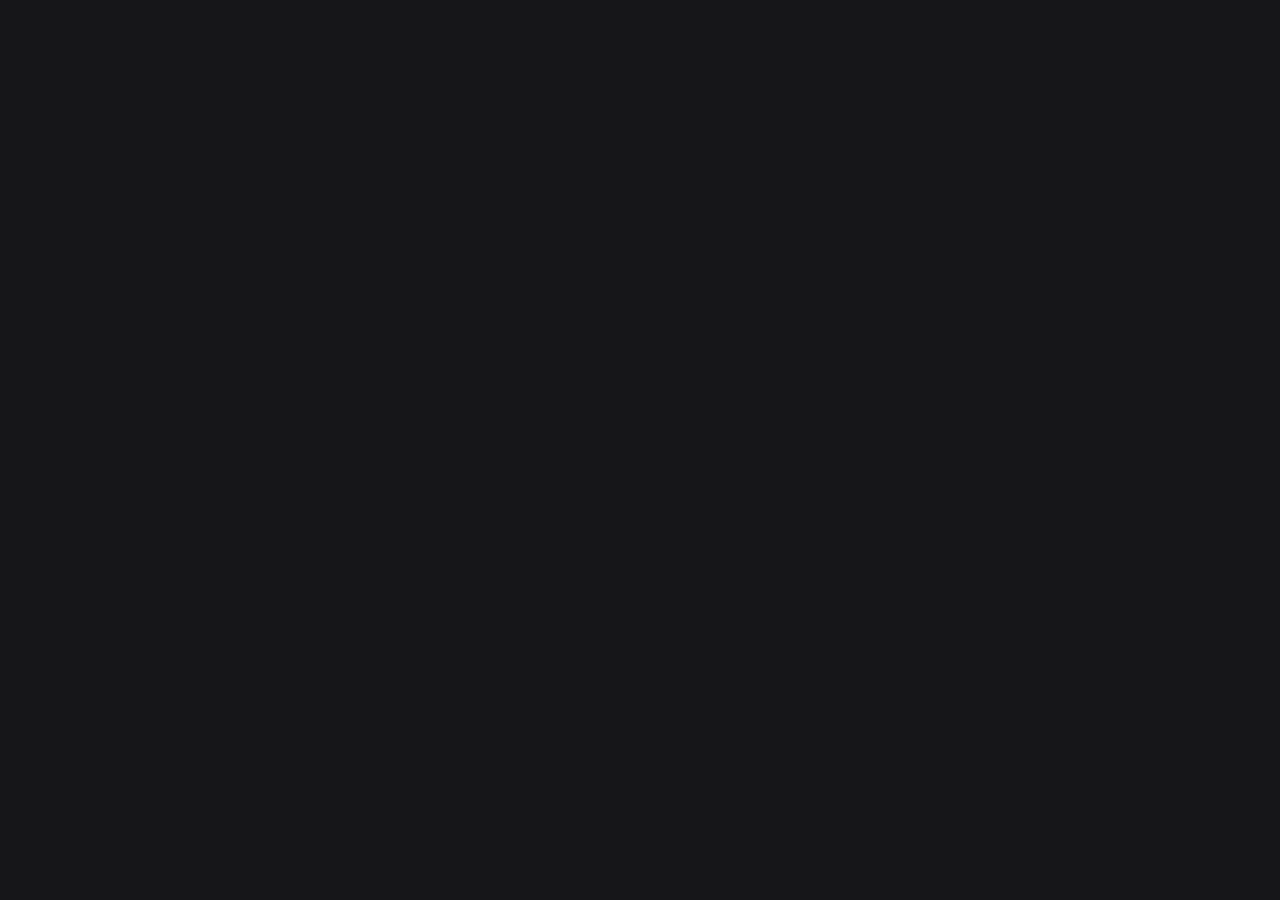
==== commit 228500b7: "Sync from upstream while preserving local config" ====
--- a/collection-ui.html
+++ b/collection-ui.html
@@ -6,7 +6,7 @@
     <meta name="color-scheme" content="dark">
     <meta name="theme-color" content="#ff0039">
     <title>Gamelist shared collection UI</title>
-    <link rel="icon" type="image/png" href="assets/Icon_shelf.png">
+    <link rel="icon" type="image/png" href="assets/branding/Icon_shelf.png">
     <style>html.theme-booting body{visibility:hidden}</style>
     <script>
       if ("serviceWorker" in navigator) {
@@ -21,8 +21,8 @@
         if (window.parent !== window && new URLSearchParams(location.search).get("editor") === "1") root.classList.add("game-editor-embed");
         const settingsKey = "gamelist:settings:v1";
         const themes = {
-          shabii: { title: "Shabii's Shelf", icon: "assets/Icon_shelf.png", color: "#ff0039" },
-          kash: { title: "Kash's Shelf", icon: "assets/kh_icon.png", color: "#005cff" },
+          shabii: { title: "Shabii's Shelf", icon: "assets/branding/Icon_shelf.png", color: "#ff0039" },
+          kash: { title: "Kash's Shelf", icon: "assets/branding/kh_icon.png", color: "#005cff" },
         };
         const custom = (settings, fallbackKey) => {
           const theme = settings.customTheme || {};
@@ -161,7 +161,6 @@
               await waitForDisplayFont(window.__initialTheme || {});
               return root.dataset.initialTheme;
             });
-        window.setTimeout(() => root.classList.remove("theme-booting"), 3500);
       })();
     </script>
     <link rel="stylesheet" href="styles.css">
@@ -188,7 +187,7 @@
 
     <header class="topbar shelf-topbar">
       <a class="brand" href="/?list=shelf" aria-label="Shabii's Shelf">
-        <img class="brand-mark" src="assets/Icon_shelf.png" alt="">
+        <img class="brand-mark" src="assets/branding/Icon_shelf.png" alt="">
         <span>Shabii's Shelf</span>
       </a>
       <button class="brand-version-chip" id="brandVersion" type="button" hidden>Version -</button>
@@ -206,30 +205,25 @@
       </script>
       <div class="top-actions">
         <button class="ghost-button" id="loginButton" type="button" title="Edit" aria-label="Edit" data-i18n-title="Edit" data-i18n-aria-label="Edit" hidden>
-          <svg class="pencil-icon" viewBox="0 0 24 24" aria-hidden="true"><path d="M4 20h4l11-11a2.8 2.8 0 0 0-4-4L4 16v4Z"></path><path d="M13.5 6.5l4 4"></path></svg>
+          <span data-svg-asset="icons/actions/pencil"></span>
         </button>
         <button class="icon-button" id="settingsButton" type="button" title="Settings" aria-label="Settings" data-i18n-title="Settings" data-i18n-aria-label="Settings" aria-busy="true" disabled hidden>
-          <svg class="settings-icon" viewBox="0 0 24 24" aria-hidden="true">
-            <path d="M4 6h10M18 6h2M4 12h2M10 12h10M4 18h10M18 18h2"></path>
-            <circle cx="16" cy="6" r="2"></circle>
-            <circle cx="8" cy="12" r="2"></circle>
-            <circle cx="16" cy="18" r="2"></circle>
-          </svg>
+          <span data-svg-asset="icons/settings/settings"></span>
         </button>
         <span class="top-actions-separator" aria-hidden="true"></span>
         <button class="ghost-button" id="fetchPricesButton" type="button" hidden>
-          <svg class="euro-icon" viewBox="0 0 24 24" aria-hidden="true"><path d="M19 5.5A7 7 0 0 0 8.2 7.1 7.4 7.4 0 0 0 7 12a7.4 7.4 0 0 0 1.2 4.9A7 7 0 0 0 19 18.5"></path><path d="M4 10h10"></path><path d="M4 14h10"></path></svg>
+          <span data-svg-asset="icons/actions/euro"></span>
           <span class="button-label">Fetch New Prices</span>
         </button>
         <button class="primary-button top-search-button" id="searchButton" type="button" title="Search" aria-label="Search" data-i18n-title="Search" data-i18n-aria-label="Search">
           <span class="button-icon" aria-hidden="true">
-            <svg class="search-icon" viewBox="0 0 24 24"><circle cx="11" cy="11" r="6.5"></circle><path d="m16 16 4 4"></path></svg>
+            <span data-svg-asset="icons/navigation/search-3"></span>
           </span>
         </button>
         <button class="primary-button" id="addButton" type="button" hidden>
           <span class="button-label">Add Game</span>
           <span class="button-icon" aria-hidden="true">
-            <svg class="plus-icon" viewBox="0 0 24 24"><path d="M12 5v14"></path><path d="M5 12h14"></path></svg>
+            <span data-svg-asset="icons/actions/plus"></span>
           </span>
         </button>
         <script>
@@ -242,7 +236,7 @@
       <div class="shelf-modules" id="shelfModules">
         <section class="playing-section shelf-carousel-module" data-module="playing" hidden></section>
         <section class="shelf-favorites-section" data-module="favorites" hidden>
-          <div class="column-head"><div><h2 data-i18n="Showcase">Showcase</h2></div><button class="icon-button showcase-edit-button editor-only" id="showcaseEditButton" type="button" title="Edit Showcase" aria-label="Edit Showcase" data-i18n-title="Edit Showcase" data-i18n-aria-label="Edit Showcase"><svg class="pencil-icon" viewBox="0 0 24 24" aria-hidden="true"><path d="M4 20h4l11-11a2.8 2.8 0 0 0-4-4L4 16v4Z"></path><path d="M13.5 6.5l4 4"></path></svg></button></div>
+          <div class="column-head"><div><h2 data-i18n="Showcase">Showcase</h2></div><button class="icon-button showcase-edit-button editor-only" id="showcaseEditButton" type="button" title="Edit Showcase" aria-label="Edit Showcase" data-i18n-title="Edit Showcase" data-i18n-aria-label="Edit Showcase"><span data-svg-asset="icons/actions/pencil"></span></button></div>
           <div class="favorite-cover-row" id="favoriteGames"></div>
         </section>
         <section class="achievement-section shelf-trophy-module" data-module="trophies" hidden>
@@ -262,7 +256,7 @@
             <span class="search-field">
               <input id="searchInput" type="search" placeholder="Game, publisher, genre..." data-i18n-placeholder="Game, publisher, genre...">
               <kbd class="search-shortcut" aria-hidden="true">F</kbd>
-              <svg class="search-mobile-icon search-icon" viewBox="0 0 24 24" aria-hidden="true"><circle cx="11" cy="11" r="6.5"></circle><path d="m16 16 4 4"></path></svg>
+              <span data-svg-asset="icons/navigation/search-mobile"></span>
             </span>
           </label>
           <label>
@@ -291,7 +285,7 @@
             </select><button class="direction-toggle" id="sortDirectionButton" type="button" title="Sort ascending" aria-label="Sort ascending"></button></div>
           </label>
           <button class="icon-button view-toggle" id="viewToggleButton" type="button" title="Show as list" aria-label="Show as list">
-            <svg class="view-icon" viewBox="0 0 24 24" aria-hidden="true"><rect x="4" y="4" width="6" height="6" rx="1"></rect><rect x="14" y="4" width="6" height="6" rx="1"></rect><rect x="4" y="14" width="6" height="6" rx="1"></rect><rect x="14" y="14" width="6" height="6" rx="1"></rect></svg>
+            <span data-svg-asset="icons/actions/view-4"></span>
           </button>
         </section>
 
@@ -320,38 +314,39 @@
     </footer>
 
     <button class="icon-button scroll-top-button" id="scrollTopButton" type="button" title="Back to top" aria-label="Back to top">
-      <svg class="scroll-top-icon" viewBox="0 0 24 24" aria-hidden="true"><polyline points="6 14 12 8 18 14"></polyline></svg>
+      <span data-svg-asset="icons/navigation/scroll-top"></span>
     </button>
     <button class="icon-button floating-action-button floating-search-button" id="floatingSearchButton" type="button" title="Search" aria-label="Search" data-i18n-title="Search" data-i18n-aria-label="Search">
-      <svg class="search-icon" viewBox="0 0 24 24" aria-hidden="true"><circle cx="11" cy="11" r="6.5"></circle><path d="m16 16 4 4"></path></svg>
+      <span data-svg-asset="icons/navigation/search-2"></span>
     </button>
     <div class="floating-edit-actions" id="floatingEditActions" aria-label="Quick actions">
-      <button class="icon-button floating-action-button" id="floatingAddButton" type="button" title="Add Game" aria-label="Add Game" data-i18n-title="Add Game" data-i18n-aria-label="Add Game"><svg class="plus-icon" viewBox="0 0 24 24" aria-hidden="true"><path d="M12 5v14"></path><path d="M5 12h14"></path></svg></button>
+      <button class="icon-button floating-action-button" id="floatingAddButton" type="button" title="Add Game" aria-label="Add Game" data-i18n-title="Add Game" data-i18n-aria-label="Add Game"><span data-svg-asset="icons/actions/plus-3"></span></button>
     </div>
     <nav class="mobile-action-dock" id="mobileActionDock" aria-label="Quick actions">
       <button class="mobile-dock-action" id="mobileDockUp" type="button" title="Back to top" aria-label="Back to top">
-        <svg class="scroll-top-icon" viewBox="0 0 24 24" aria-hidden="true"><polyline points="6 14 12 8 18 14"></polyline></svg>
+        <span data-svg-asset="icons/navigation/scroll-top"></span>
       </button>
         <button class="mobile-dock-action" id="mobileDockSettings" type="button" title="Settings" aria-label="Settings" data-i18n-title="Settings" data-i18n-aria-label="Settings" aria-busy="true" disabled hidden>
-        <svg class="settings-icon" viewBox="0 0 24 24" aria-hidden="true"><path d="M4 6h10M18 6h2M4 12h2M10 12h10M4 18h10M18 18h2"></path><circle cx="16" cy="6" r="2"></circle><circle cx="8" cy="12" r="2"></circle><circle cx="16" cy="18" r="2"></circle></svg>
+        <span data-svg-asset="icons/settings/settings"></span>
         <span data-i18n="Settings">Settings</span>
       </button>
       <button class="mobile-dock-action" id="mobileDockStats" type="button" title="Shelf statistics" aria-label="Shelf statistics" data-i18n-title="Shelf statistics" data-i18n-aria-label="Shelf statistics">
-        <svg class="graph-icon" viewBox="0 0 24 24" aria-hidden="true"><path d="M4 19h16"></path><path d="M7 16V9"></path><path d="M12 16V5"></path><path d="M17 16v-4"></path></svg>
+        <span data-svg-asset="icons/actions/graph"></span>
         <span data-i18n="Check statistics">Check statistics</span>
       </button>
       <button class="mobile-dock-action" id="mobileDockSearch" type="button" title="Search" aria-label="Search" data-i18n-title="Search" data-i18n-aria-label="Search">
-        <svg class="search-icon" viewBox="0 0 24 24" aria-hidden="true"><circle cx="11" cy="11" r="6.5"></circle><path d="m16 16 4 4"></path></svg>
+        <span data-svg-asset="icons/navigation/search-2"></span>
         <span data-i18n="Search">Search</span>
       </button>
       <button class="mobile-dock-action" id="mobileDockAdd" type="button" aria-label="Add Game" data-i18n-aria-label="Add Game" hidden>
-        <svg class="plus-icon" viewBox="0 0 24 24" aria-hidden="true"><path d="M12 5v14M5 12h14"></path></svg>
+        <span data-svg-asset="icons/actions/plus-2"></span>
         <span data-i18n="Add Game">Add Game</span>
       </button>
     </nav>
 
     <dialog id="detailDialog">
       <article class="detail-modal glass">
+          <button class="icon-button detail-edit editor-only" id="detailEdit" type="button" title="Edit" aria-label="Edit" data-i18n-title="Edit" data-i18n-aria-label="Edit"><span data-svg-asset="icons/actions/pencil"></span></button>
           <button class="icon-button detail-close" id="detailClose" type="button" title="Close" aria-label="Close">×</button>
           <div class="detail-cover" id="detailCoverWrap"><img id="detailCover" alt=""></div>
           <div class="detail-body">
@@ -365,9 +360,9 @@
             <p id="detailDescription"></p>
             <section class="detail-guides" id="detailGuides" hidden><h3 data-i18n="Guides">Guides</h3><div class="guide-links" id="detailGuideLinks"></div></section>
             <section class="detail-condition" id="detailConditionPanel"><h3 data-i18n="Collection condition">Collection condition</h3><div class="condition-grid" id="detailCondition"></div></section>
-            <section class="detail-price-panel" id="detailPricePanel"><div class="detail-section-head"><button class="detail-section-toggle" id="detailPriceToggle" type="button" aria-expanded="true" aria-controls="detailPriceContent"><span data-i18n="Collection value">Collection value</span><strong id="detailPriceHeadline"></strong></button><button class="icon-button detail-fetch-value-button editor-only" id="fetchValueButton" type="button" title="Fetch value" aria-label="Fetch value" data-i18n-title="Fetch value" data-i18n-aria-label="Fetch value"><svg class="euro-icon" viewBox="0 0 24 24" aria-hidden="true"><path d="M19 5.5A7 7 0 0 0 8.2 7.1 7.4 7.4 0 0 0 7 12a7.4 7.4 0 0 0 1.2 4.9A7 7 0 0 0 19 18.5"></path><path d="M4 10h10"></path><path d="M4 14h10"></path></svg></button></div><div class="detail-price-content" id="detailPriceContent"><div id="detailPriceSummary"></div><svg id="detailPriceGraph" class="price-history-graph" viewBox="0 0 600 150" role="img" aria-label="Collection value history" data-i18n-aria-label="Collection value history"></svg></div></section>
+            <section class="detail-price-panel" id="detailPricePanel"><div class="detail-section-head"><button class="detail-section-toggle" id="detailPriceToggle" type="button" aria-expanded="true" aria-controls="detailPriceContent"><span data-i18n="Collection value">Collection value</span><strong id="detailPriceHeadline"></strong></button><button class="icon-button detail-fetch-value-button editor-only" id="fetchValueButton" type="button" title="Fetch value" aria-label="Fetch value" data-i18n-title="Fetch value" data-i18n-aria-label="Fetch value"><span data-svg-asset="icons/actions/euro"></span></button></div><div class="detail-price-content" id="detailPriceContent"><div id="detailPriceSummary"></div><span data-svg-asset="charts/price-history-graph"></span></div></section>
             <section class="detail-store-price-panel" id="detailStorePricePanel"><div class="prices detail-prices detail-store-prices" id="detailStorePrices"></div></section>
-            <section class="detail-trophies" id="shelfDetailTrophies" hidden><div class="detail-trophies-head"><h3><svg class="trophy-icon" viewBox="0 0 24 24" aria-hidden="true"><path d="M8 4h8v4a4 4 0 0 1-8 0V4Z"></path><path d="M8 6H5a3 3 0 0 0 3 3"></path><path d="M16 6h3a3 3 0 0 1-3 3"></path><path d="M12 12v4"></path><path d="M9 20h6"></path><path d="M10 16h4v4h-4z"></path></svg><span id="shelfTrophyTitle">TROPHIES</span></h3><div class="detail-trophy-tools"><span id="shelfTrophyCount"></span><span class="detail-trophy-percent" id="shelfTrophyPercent"></span><select id="shelfTrophySort" aria-label="Sort trophies" data-i18n-aria-label="Sort trophies"><option value="order" data-i18n="Order">Order</option><option value="name" data-i18n="Name">Name</option><option value="completed" data-i18n="Completed">Completed</option></select><button class="direction-toggle" id="shelfTrophyDirection" type="button" title="Sort ascending" aria-label="Sort ascending"><svg class="sort-arrow-icon" viewBox="0 0 24 24" aria-hidden="true"><path d="M12 19V5m-7 7 7-7 7 7"></path></svg></button></div></div><div class="detail-trophy-scroller"><div class="detail-trophy-list" id="shelfTrophyList"></div></div></section>
+            <section class="detail-trophies" id="shelfDetailTrophies" hidden><div class="detail-trophies-head"><h3><span data-svg-asset="icons/status/trophy"></span><span id="shelfTrophyTitle">TROPHIES</span></h3><div class="detail-trophy-tools"><span id="shelfTrophyCount"></span><span class="detail-trophy-percent" id="shelfTrophyPercent"></span><select id="shelfTrophySort" aria-label="Sort trophies" data-i18n-aria-label="Sort trophies"><option value="order" data-i18n="Order">Order</option><option value="name" data-i18n="Name">Name</option><option value="completed" data-i18n="Completed">Completed</option></select><button class="direction-toggle" id="shelfTrophyDirection" type="button" title="Sort ascending" aria-label="Sort ascending"><span data-svg-asset="icons/navigation/sort-arrow-2"></span></button></div></div><div class="detail-trophy-scroller"><div class="detail-trophy-list" id="shelfTrophyList"></div></div></section>
           </div>
       </article>
     </dialog>
@@ -398,12 +393,12 @@
             <input id="lookupInput" type="search" placeholder="Game name or PriceCharting page" data-i18n-placeholder="Game name or PriceCharting page">
           </label>
           <button class="ghost-button icon-only-button" id="lookupButton" type="button" title="Fetch info" aria-label="Fetch info">
-            <svg class="search-icon" viewBox="0 0 24 24" aria-hidden="true"><circle cx="11" cy="11" r="7"></circle><path d="M16.5 16.5 21 21"></path></svg>
-            <svg class="autocomplete-cone-icon" viewBox="0 0 24 24" aria-hidden="true"><path d="M4 5h16l-6.2 7.1v5.2L10.2 19v-6.9L4 5Z"></path><path d="m18.2 3 .6 1.8 1.8.6-1.8.6-.6 1.8-.6-1.8-1.8-.6 1.8-.6.6-1.8Z"></path></svg>
+            <span data-svg-asset="icons/navigation/search"></span>
+            <span data-svg-asset="icons/actions/autocomplete-cone"></span>
           </button>
           <label class="check-filter toggle-check form-check collection-check lookup-digital-check">
             <input id="shelfDigitalInput" type="checkbox">
-            <span class="check-label-with-icon"><svg class="download-badge-icon" viewBox="0 0 24 24" aria-hidden="true"><rect x="5" y="4.5" width="14" height="15" rx="3"></rect><path d="M12 7.5v6.5"></path><path d="M9.5 11.8 12 14.3l2.5-2.5"></path><path d="M8.8 17h6.4"></path></svg><span data-i18n="Digital">Digital</span></span>
+            <span class="check-label-with-icon"><span data-svg-asset="icons/actions/download-badge"></span><span data-i18n="Digital">Digital</span></span>
           </label>
         </div>
         <div class="lookup-results" id="lookupResults"></div>
@@ -428,7 +423,7 @@
           <div class="shelf-gamelist-preorder-row" id="shelfGamelistPreorderRow">
             <label class="check-filter toggle-check shelf-gamelist-preorder-check">
               <input id="shelfGamelistPreorderCheck" type="checkbox">
-              <span class="check-label-with-icon"><svg class="shopping-bag-icon" viewBox="0 0 24 24" aria-hidden="true"><path d="M6.5 8.5h11l1 12h-13l1-12Z"></path><path d="M9 8.5V7a3 3 0 0 1 6 0v1.5"></path></svg><span data-i18n="Preorder">Preorder</span></span>
+              <span class="check-label-with-icon"><span data-svg-asset="icons/actions/shopping-bag"></span><span data-i18n="Preorder">Preorder</span></span>
             </label>
             <label class="shelf-gamelist-preorder-field" id="shelfGamelistPreorderField" hidden>
               <span class="icon-input store-icon-input">
@@ -437,8 +432,8 @@
               </span>
             </label>
           </div>
-          <label class="check-filter toggle-check shelf-add-collection-check" hidden><input id="shelfAddCollectionInput" type="checkbox"><span class="check-label-with-icon"><svg class="back-icon" viewBox="0 0 24 24" aria-hidden="true"><path d="M10 6 4 12l6 6"></path><path d="M4 12h10a6 6 0 0 1 6 6"></path></svg><span data-i18n="Add to backlog">Add to backlog</span></span></label>
-          <label class="check-filter toggle-check shelf-gamelist-playing-field" hidden><input id="shelfGamelistPlayingInput" type="checkbox"><span class="check-label-with-icon"><svg class="play-icon" viewBox="0 0 24 24" aria-hidden="true"><path d="m8 5 11 7-11 7V5Z"></path></svg><span data-i18n="Playing">Playing</span></span></label>
+          <label class="check-filter toggle-check shelf-add-collection-check" hidden><input id="shelfAddCollectionInput" type="checkbox"><span class="check-label-with-icon"><span data-svg-asset="icons/actions/back"></span><span data-i18n="Add to backlog">Add to backlog</span></span></label>
+          <label class="check-filter toggle-check shelf-gamelist-playing-field" hidden><input id="shelfGamelistPlayingInput" type="checkbox"><span class="check-label-with-icon"><span data-svg-asset="icons/actions/play-3"></span><span data-i18n="Playing">Playing</span></span></label>
           <label class="shelf-gamelist-flag shelf-gamelist-stream-field check-filter toggle-check stream-check" hidden><input id="shelfGamelistStreamInput" type="checkbox"><span data-i18n="Stream">Stream</span></label>
         </div>
         </div>
@@ -446,7 +441,7 @@
           <h3 data-i18n="Collecting Information">Collecting Information</h3>
           <div class="form-grid shelf-editor-grid unified-game-editor-grid">
             <div class="shelf-editor-cover-preview" role="img" aria-label="Game cover preview">
-              <img id="shelfEditorCoverPreview" class="is-placeholder" src="assets/Icon_shelf.png" alt="" aria-hidden="true">
+              <img id="shelfEditorCoverPreview" class="is-placeholder" src="assets/branding/Icon_shelf.png" alt="" aria-hidden="true">
             </div>
             <label class="shelf-title-field"><span data-i18n="Title">Title</span><input id="titleInput" required></label>
             <label class="shelf-console-field"><span data-i18n="Platform">Platform</span><span class="icon-input shelf-edit-icon-input"><span class="field-leading-icon shelf-platform-field-icon" aria-hidden="true"></span><input id="platformInput" list="shelfPlatformOptions"></span><datalist id="shelfPlatformOptions"></datalist></label>
@@ -465,8 +460,8 @@
             <label class="shelf-release-text-field"><span data-i18n="Release Text (Optional)">Release Text (Optional)</span><input id="shelfGamelistReleaseTextInput" placeholder="2026?, 18 June, TBA..." data-i18n-placeholder="2026?, 18 June, TBA..."></label>
             <label class="shelf-addition-field"><span data-i18n="Addition Date">Addition Date</span><input id="additionDateInput" type="date"></label>
             <label class="shelf-gamelist-flag shelf-gamelist-emulator-field check-filter toggle-check"><input id="shelfGamelistEmulatorInput" type="checkbox"><span>Emulator</span></label>
-            <label class="shelf-gamelist-flag shelf-gamelist-multiplayer-field check-filter toggle-check"><input id="shelfGamelistMultiplayerInput" type="checkbox"><span class="check-label-with-icon"><svg class="online-globe-icon" viewBox="0 0 24 24" aria-hidden="true"><circle cx="12" cy="12" r="8"></circle><path d="M4 12h16"></path><path d="M12 4c2.1 2.2 3.2 4.8 3.2 8s-1.1 5.8-3.2 8"></path><path d="M12 4c-2.1 2.2-3.2 4.8-3.2 8s1.1 5.8 3.2 8"></path></svg><span data-i18n="Multiplayer">Multiplayer</span></span></label>
-            <label class="shelf-gamelist-flag shelf-gamelist-coop-field check-filter toggle-check"><input id="shelfGamelistCoopInput" type="checkbox"><span class="check-label-with-icon"><svg class="coop-icon" viewBox="0 0 24 24" aria-hidden="true"><circle cx="8" cy="8" r="3"></circle><circle cx="16" cy="8" r="3"></circle><path d="M2.8 19c.4-4 2.1-6 5.2-6s4.8 2 5.2 6"></path><path d="M10.8 19c.4-4 2.1-6 5.2-6s4.8 2 5.2 6"></path></svg><span data-i18n="Coop">Coop</span></span></label>
+            <label class="shelf-gamelist-flag shelf-gamelist-multiplayer-field check-filter toggle-check"><input id="shelfGamelistMultiplayerInput" type="checkbox"><span class="check-label-with-icon"><span data-svg-asset="icons/status/online-globe"></span><span data-i18n="Multiplayer">Multiplayer</span></span></label>
+            <label class="shelf-gamelist-flag shelf-gamelist-coop-field check-filter toggle-check"><input id="shelfGamelistCoopInput" type="checkbox"><span class="check-label-with-icon"><span data-svg-asset="icons/status/coop"></span><span data-i18n="Coop">Coop</span></span></label>
             <span class="shelf-entitlement-grid-spacer" aria-hidden="true"></span>
             <label class="shelf-value-field"><span data-i18n="Estimated Value">Estimated Value</span><input id="priceInput" inputmode="decimal" placeholder="0.00"></label>
             <label class="shelf-gamelist-length-field"><span data-i18n="Aproximate playtime">Aproximate playtime</span><input id="shelfGamelistLengthInput" type="number" min="0" step="1" placeholder="Hours" data-i18n-placeholder="Hours"></label>
@@ -488,7 +483,7 @@
         <section class="form-group shelf-game-data-section">
           <h3 id="shelfGameDataHeading" data-i18n="Game Data" hidden>Game Data</h3>
           <details id="shelfGameDataDisclosure" open>
-          <summary class="shelf-game-data-toggle"><span data-i18n="Game Data">Game Data</span><svg viewBox="0 0 24 24" aria-hidden="true"><path d="m9 5 7 7-7 7"></path></svg></summary>
+          <summary class="shelf-game-data-toggle"><span data-i18n="Game Data">Game Data</span><span data-svg-asset="icons/actions/collection-ui"></span></summary>
           <div class="form-grid">
             <label><span data-i18n="Developer">Developer</span><input id="developerInput" placeholder="Studio" data-i18n-placeholder="Studio"></label>
             <label><span data-i18n="Publisher">Publisher</span><input id="publisherInput" placeholder="Company" data-i18n-placeholder="Company"></label>
@@ -501,6 +496,7 @@
             <label><span data-i18n="Steam URL">Steam URL</span><input id="steamUrlInput" type="url" placeholder="https://store.steampowered.com/..."></label>
             <label><span data-i18n="Xbox URL">Xbox URL</span><input id="xboxUrlInput" type="url" placeholder="https://www.xbox.com/..."></label>
             <label class="wide"><span data-i18n="Cover URL">Cover URL</span><input id="coverInput" type="url" placeholder="https://..." data-i18n-placeholder="https://..."></label>
+            <label class="wide"><span data-i18n="Key Art URL">Key Art URL</span><input id="keyArtInput" type="url" placeholder="https://images.igdb.com/igdb/image/upload/..."></label>
           </div>
           </details>
         </section>
@@ -517,7 +513,7 @@
         </section>
         <div class="modal-actions">
           <button class="danger-button icon-only-button edit-delete-button" id="editDeleteButton" type="button" title="Delete" aria-label="Delete" hidden>
-            <svg class="trash-icon" viewBox="0 0 24 24" aria-hidden="true"><path d="M3 6h18"></path><path d="M8 6V4h8v2"></path><path d="M19 6l-1 14H6L5 6"></path><path d="M10 11v5"></path><path d="M14 11v5"></path></svg>
+            <span data-svg-asset="icons/actions/trash"></span>
           </button>
           <button class="primary-button modal-save-button" type="submit" data-i18n="Add to Shelf">Add to Shelf</button>
         </div>
--- a/styles.css
+++ b/styles.css
@@ -95,7 +95,7 @@
   --title-gradient-end: var(--accent);
   --glow-primary: rgba(255, 0, 81, 0.22);
   --glow-secondary: rgba(0, 0, 255, 0.14);
-  --default-backdrop-image: url("assets/backdrop.png");
+  --default-backdrop-image: url("assets/backgrounds/backdrop.png");
   --custom-backdrop-image: var(--default-backdrop-image);
   --theme-control-bg:
     linear-gradient(
@@ -166,7 +166,7 @@
   --dim: #617086;
   --glow-primary: color-mix(in srgb, var(--accent) 18%, transparent);
   --glow-secondary: color-mix(in srgb, var(--accent-2) 16%, transparent);
-  --default-backdrop-image: url("assets/backdrop_light.png");
+  --default-backdrop-image: url("assets/backgrounds/backdrop_light.png");
   --theme-control-bg:
     linear-gradient(
       135deg,
@@ -240,7 +240,7 @@
   scroll-behavior: smooth;
 }
 
-@media (max-width: 699px) {
+@media (max-width: 689px) {
   html {
     overflow-x: clip;
   }
@@ -403,7 +403,7 @@
     radial-gradient(circle at 78% 9%, rgba(0, 92, 255, 0.24), transparent 30%),
     radial-gradient(circle at 11% 84%, rgb(0 89 255 / 16%), transparent 34%),
     linear-gradient(120deg, rgba(255, 255, 255, 0.04), transparent 38%),
-    url(assets/backdrop.png) top left / auto repeat,
+    url(assets/backgrounds/backdrop.png) top left / auto repeat,
     #111723;
 }
 
@@ -520,7 +520,7 @@
 html.theme-font-pokemon {
   --display-title-size: clamp(36px, 3.6vw, 54px);
   --display-title-playing-size: clamp(34px, 4.2vw, 62px);
-  --display-title-line-height: 0.9;
+  --display-title-line-height: 0.9 !important;
 }
 
 html.theme-font-default {
@@ -552,11 +552,13 @@
 }
 
 .shell {
+  --shell-inline-padding: clamp(18px, 4vw, 48px);
   display: grid;
   grid-template-columns: minmax(0, 1fr);
-  width: min(1620px, 100%);
+  width: 100%;
   margin: 0 auto;
-  padding: clamp(8px, 2vw, 24px) clamp(18px, 4vw, 48px) clamp(18px, 4vw, 48px);
+  padding: clamp(8px, 2vw, 24px) var(--shell-inline-padding)
+    clamp(18px, 4vw, 48px);
 }
 
 .shell > * {
@@ -613,8 +615,9 @@
   width: 18px;
   height: 12px;
   background: var(--accent);
-  -webkit-mask: url("assets/shabii_logo.png") center / contain no-repeat;
-  mask: url("assets/shabii_logo.png") center / contain no-repeat;
+  -webkit-mask: url("assets/branding/shabii_logo.png") center / contain
+    no-repeat;
+  mask: url("assets/branding/shabii_logo.png") center / contain no-repeat;
 }
 
 .hero {
@@ -722,7 +725,7 @@
   padding: 4px 18px 8px 0;
   overflow-x: auto;
   overflow-y: hidden;
-  scroll-padding-left: 18px;
+  scroll-padding-left: 0;
   scroll-snap-type: x mandatory;
   scrollbar-width: none;
   -webkit-mask-image: linear-gradient(
@@ -745,12 +748,29 @@
   mask-size: 100% 100%;
 }
 
-.playing-section.playing-at-end:not(.playing-at-start) .card-list {
+.playing-section:not(.playing-at-start) .card-list {
   --playing-mask-left: min(92px, 10vw);
 }
 
 .playing-section:not(.playing-at-end) .card-list {
   --playing-mask-right: min(92px, 10vw);
+}
+
+/* Let carousel content scroll through both shell gutters. */
+.shell > .playing-section .playing-panel {
+  overflow: visible;
+}
+
+.shell > .playing-section .playing-panel > .playing-list,
+.shell > .playing-section .playing-finished-list {
+  box-sizing: border-box;
+  width: calc(100% + 2 * var(--shell-inline-padding));
+  margin-left: calc(-1 * var(--shell-inline-padding));
+  margin-right: calc(-1 * var(--shell-inline-padding));
+  padding-left: var(--shell-inline-padding);
+  padding-right: var(--shell-inline-padding);
+  scroll-padding-left: var(--shell-inline-padding);
+  scroll-padding-right: var(--shell-inline-padding);
 }
 
 .playing-section .card-list::-webkit-scrollbar {
@@ -816,7 +836,7 @@
   mask-size: 100% 100%;
 }
 
-.playing-finished.finished-has-overflow.finished-at-end:not(.finished-at-start)
+.playing-finished.finished-has-overflow:not(.finished-at-start)
   .playing-finished-list {
   --finished-mask-left: min(58px, 13vw);
 }
@@ -1441,7 +1461,7 @@
   transform: translateY(-42px);
 }
 
-@media (max-width: 699px) {
+@media (max-width: 689px) {
   #gotyDialog,
   #gotyStatsPreviewDialog {
     position: fixed;
@@ -1513,7 +1533,7 @@
   }
 }
 
-@media (min-width: 700px) {
+@media (min-width: 690px) {
   .goty-dialog .goty-modal {
     max-height: calc(100dvh - clamp(16px, 3vw, 28px) - 96px);
   }
@@ -2328,7 +2348,7 @@
     transform 180ms ease;
 }
 
-@media (min-width: 700px) {
+@media (min-width: 690px) {
   .goty-callout {
     bottom: clamp(16px, 3vw, 28px);
   }
@@ -3195,8 +3215,8 @@
   width: 42px;
   height: 42px;
   background: var(--accent);
-  -webkit-mask: url("assets/Icon.png") center / contain no-repeat;
-  mask: url("assets/Icon.png") center / contain no-repeat;
+  -webkit-mask: url("assets/branding/Icon.png") center / contain no-repeat;
+  mask: url("assets/branding/Icon.png") center / contain no-repeat;
   filter: drop-shadow(
     0 0 12px color-mix(in srgb, var(--accent) 38%, transparent)
   );
@@ -3582,6 +3602,21 @@
 
 .preorder-count-tooltip {
   cursor: help;
+}
+
+.column-head > span:has(.preorder-count-pill) {
+  display: flex;
+  align-items: center;
+  gap: 6px;
+  flex-wrap: nowrap;
+  max-width: none;
+  margin-bottom: 0;
+  white-space: nowrap;
+}
+
+.column-head .preorder-count-pill {
+  margin-left: 0;
+  margin-right: 0;
 }
 
 .preorder-store-list {
@@ -3857,7 +3892,11 @@
 #deleteButton:hover,
 .completed-stats-button:hover,
 .completed-stats-button:focus-visible,
+.detail-edit:hover,
+.detail-edit:focus-visible,
 .edit-action:hover,
+.row-edit-action:hover,
+.row-edit-action:focus-visible,
 .completed-edit-action:hover,
 .history-edit-action:hover,
 .price-refresh-action:hover,
@@ -3961,7 +4000,7 @@
   border-radius: 8px;
 }
 
-@media (min-width: 700px) {
+@media (min-width: 690px) {
   .release-months {
     background: var(--grid-fade), var(--grid-texture), var(--panel);
     background-size:
@@ -3985,7 +4024,7 @@
   }
 }
 
-@media (min-width: 700px) and (max-width: 899px) {
+@media (min-width: 690px) and (max-width: 899px) {
   .release-months {
     grid-template-columns: repeat(2, minmax(0, 1fr));
   }
@@ -4423,13 +4462,13 @@
   font-size: 14px;
   line-height: 1;
   background-color: rgba(255, 255, 255, 0.07);
-  background-image: url("data:image/svg+xml,%3Csvg width='14' height='14' viewBox='0 0 14 14' xmlns='http://www.w3.org/2000/svg'%3E%3Cpath d='M3.5 5.25 7 8.75l3.5-3.5' fill='none' stroke='%23f6f7fb' stroke-opacity='.78' stroke-width='1.7' stroke-linecap='round' stroke-linejoin='round'/%3E%3C/svg%3E");
+  background-image: url("/assets/icons/navigation/dropdown-chevron.svg");
   background-position: right 15px center;
   background-repeat: no-repeat;
   background-size: 14px 14px;
   background:
-    url("data:image/svg+xml,%3Csvg width='14' height='14' viewBox='0 0 14 14' xmlns='http://www.w3.org/2000/svg'%3E%3Cpath d='M3.5 5.25 7 8.75l3.5-3.5' fill='none' stroke='%23f6f7fb' stroke-opacity='.78' stroke-width='1.7' stroke-linecap='round' stroke-linejoin='round'/%3E%3C/svg%3E")
-      right 15px center / 14px 14px no-repeat,
+    url("/assets/icons/navigation/dropdown-chevron.svg") right 15px center /
+      14px 14px no-repeat,
     rgba(255, 255, 255, 0.07);
   border: 1px solid rgba(255, 255, 255, 0.14);
   border-radius: 7px;
@@ -4448,8 +4487,8 @@
   border-color: color-mix(in srgb, var(--accent) 68%, transparent);
   background-color: rgba(255, 255, 255, 0.07);
   background:
-    url("data:image/svg+xml,%3Csvg width='14' height='14' viewBox='0 0 14 14' xmlns='http://www.w3.org/2000/svg'%3E%3Cpath d='M3.5 5.25 7 8.75l3.5-3.5' fill='none' stroke='%23f6f7fb' stroke-opacity='.9' stroke-width='1.7' stroke-linecap='round' stroke-linejoin='round'/%3E%3C/svg%3E")
-      right 15px center / 14px 14px no-repeat,
+    url("/assets/icons/navigation/dropdown-chevron-hover.svg") right 15px
+      center / 14px 14px no-repeat,
     rgba(255, 255, 255, 0.07);
   box-shadow:
     inset 0 0 0 1px rgba(255, 255, 255, 0.08),
@@ -4711,8 +4750,7 @@
 .check-filter input[type="checkbox"]:checked {
   border-color: color-mix(in srgb, var(--accent) 72%, transparent);
   background:
-    center / 15px 15px no-repeat
-      url("data:image/svg+xml,%3Csvg width='15' height='15' viewBox='0 0 15 15' xmlns='http://www.w3.org/2000/svg'%3E%3Cpath d='M3.4 7.6 6.3 10.5 11.8 4.8' fill='none' stroke='%23fff' stroke-width='2.2' stroke-linecap='round' stroke-linejoin='round'/%3E%3C/svg%3E"),
+    center / 15px 15px no-repeat url("/assets/icons/status/checkbox-check.svg"),
     var(--accent);
   box-shadow: inset 0 0 0 1px rgba(255, 255, 255, 0.14);
 }
@@ -5049,8 +5087,8 @@
 
 select:hover {
   background:
-    url("data:image/svg+xml,%3Csvg width='14' height='14' viewBox='0 0 14 14' xmlns='http://www.w3.org/2000/svg'%3E%3Cpath d='M3.5 5.25 7 8.75l3.5-3.5' fill='none' stroke='%23f6f7fb' stroke-opacity='.9' stroke-width='1.7' stroke-linecap='round' stroke-linejoin='round'/%3E%3C/svg%3E")
-      right 15px center / 14px 14px no-repeat,
+    url("/assets/icons/navigation/dropdown-chevron-hover.svg") right 15px
+      center / 14px 14px no-repeat,
     rgba(255, 255, 255, 0.08);
   box-shadow: 0 0 0 3px color-mix(in srgb, var(--accent) 8%, transparent);
 }
@@ -5064,13 +5102,13 @@
   text-overflow: ellipsis;
   white-space: nowrap;
   background-color: rgba(255, 255, 255, 0.07);
-  background-image: url("data:image/svg+xml,%3Csvg width='14' height='14' viewBox='0 0 14 14' xmlns='http://www.w3.org/2000/svg'%3E%3Cpath d='M3.5 5.25 7 8.75l3.5-3.5' fill='none' stroke='%23f6f7fb' stroke-opacity='.78' stroke-width='1.7' stroke-linecap='round' stroke-linejoin='round'/%3E%3C/svg%3E");
+  background-image: url("/assets/icons/navigation/dropdown-chevron.svg");
   background-position: right 15px center;
   background-repeat: no-repeat;
   background-size: 14px 14px;
   background:
-    url("data:image/svg+xml,%3Csvg width='14' height='14' viewBox='0 0 14 14' xmlns='http://www.w3.org/2000/svg'%3E%3Cpath d='M3.5 5.25 7 8.75l3.5-3.5' fill='none' stroke='%23f6f7fb' stroke-opacity='.78' stroke-width='1.7' stroke-linecap='round' stroke-linejoin='round'/%3E%3C/svg%3E")
-      right 15px center / 14px 14px no-repeat,
+    url("/assets/icons/navigation/dropdown-chevron.svg") right 15px center /
+      14px 14px no-repeat,
     rgba(255, 255, 255, 0.07);
   transition:
     background-color 160ms ease,
@@ -5094,8 +5132,8 @@
   color: #ffffff;
   border-color: color-mix(in srgb, var(--accent) 68%, transparent);
   background:
-    url("data:image/svg+xml,%3Csvg width='14' height='14' viewBox='0 0 14 14' xmlns='http://www.w3.org/2000/svg'%3E%3Cpath d='M3.5 5.25 7 8.75l3.5-3.5' fill='none' stroke='%23ffffff' stroke-opacity='.92' stroke-width='1.7' stroke-linecap='round' stroke-linejoin='round'/%3E%3C/svg%3E")
-      right 15px center / 14px 14px no-repeat,
+    url("/assets/icons/navigation/dropdown-chevron-active.svg") right 15px
+      center / 14px 14px no-repeat,
     linear-gradient(
       135deg,
       color-mix(in srgb, var(--accent) 22%, transparent),
@@ -5220,7 +5258,7 @@
   z-index: 0;
 }
 
-@media (min-width: 700px) {
+@media (min-width: 690px) {
   .card-list.list-view .game-row {
     grid-template-columns:
       42px minmax(145px, 230px) minmax(0, 2.2fr) minmax(120px, 0.8fr)
@@ -6016,7 +6054,7 @@
   scroll-snap-stop: always;
 }
 
-@media (min-width: 700px) {
+@media (min-width: 690px) {
   .playing-section
     .game-card.playing-card:not(:has(.card-trophies:not([hidden]))) {
     grid-template-rows: auto;
@@ -6026,8 +6064,8 @@
 
 /* Let tablet playing cards shrink their poster column with the viewport.
    The desktop 300px minimum made portrait covers taller than the content
-   column at 700–1100px, so cards with more metadata grew much taller. */
-@media (min-width: 700px) and (max-width: 1100px) {
+   column at 690–1100px, so cards with more metadata grew much taller. */
+@media (min-width: 690px) and (max-width: 1100px) {
   .playing-section .game-card {
     grid-template-columns: clamp(210px, 26vw, 286px) minmax(0, 1fr);
     min-height: 0;
@@ -6170,7 +6208,7 @@
   border-radius: 3px;
 }
 
-@media (min-width: 700px) and (max-width: 1100px) {
+@media (min-width: 690px) and (max-width: 1100px) {
   .playing-section .card-trophy-list {
     grid-template-columns: repeat(2, minmax(0, 1fr));
   }
@@ -8190,6 +8228,7 @@
 
 .top-actions #syncButton,
 .top-actions #settingsButton,
+.top-actions #localSoundToggle,
 .top-actions #fetchPricesButton,
 .top-actions #addButton,
 .top-actions #searchButton,
@@ -8203,6 +8242,7 @@
 
 .top-actions #syncButton,
 .top-actions #settingsButton,
+.top-actions #localSoundToggle,
 .top-actions #fetchPricesButton,
 .top-actions #loginButton,
 .top-actions #searchButton,
@@ -8247,7 +8287,7 @@
   display: none;
 }
 
-@media (min-width: 700px) {
+@media (min-width: 690px) {
   .top-actions #syncButton {
     order: 1;
   }
@@ -8392,7 +8432,7 @@
   height: 23px;
 }
 
-@media (min-width: 700px) {
+@media (min-width: 690px) {
   #floatingStatsButton,
   #completedStatsButton {
     position: relative;
@@ -8533,7 +8573,7 @@
   display: none;
 }
 
-@media (min-width: 700px) {
+@media (min-width: 690px) {
   .playing-card .complete-action .check-icon,
   .playing-card .backlog-action .back-icon {
     display: block;
@@ -8740,7 +8780,7 @@
   min-width: 0;
 }
 
-@media (min-width: 700px) and (hover: hover) and (pointer: fine) {
+@media (min-width: 690px) and (hover: hover) and (pointer: fine) {
   .card-list:not(.list-view) .game-card .edit-action,
   .completed-list:not(.list-view) .completed-edit-action,
   .shelf-grid:not(.list-view) .game-card .edit-action {
@@ -8859,7 +8899,7 @@
   --rating-star-gap: 1px;
 }
 
-@media (max-width: 699px) {
+@media (max-width: 689px) {
   .completed-rating-stars .star-display {
     --rating-star-size: 11px;
   }
@@ -8918,7 +8958,9 @@
   line-height: 1;
 }
 
-.completed-year-control :is(.platform-logo-button, .platform-logo-option) .platform-logo-choice {
+.completed-year-control
+  :is(.platform-logo-button, .platform-logo-option)
+  .platform-logo-choice {
   display: flex;
   align-items: center;
   align-self: center;
@@ -8933,7 +8975,9 @@
   margin-bottom: 0;
 }
 
-.completed-year-control :is(.platform-logo-button, .platform-logo-option) .platform-logo-choice-label {
+.completed-year-control
+  :is(.platform-logo-button, .platform-logo-option)
+  .platform-logo-choice-label {
   align-self: center;
   height: auto;
   line-height: 1;
@@ -8996,7 +9040,7 @@
   height: 16px;
 }
 
-@media (min-width: 700px) {
+@media (min-width: 690px) {
   .completed-stream-toggle[data-tooltip],
   .playing-stream-toggle[data-tooltip] {
     position: relative;
@@ -9185,7 +9229,7 @@
   overscroll-behavior: contain;
 }
 
-@media (max-width: 699px) {
+@media (max-width: 689px) {
   .finished-stats-dialog {
     touch-action: pan-y;
   }
@@ -9197,9 +9241,13 @@
   gap: 10px;
 }
 
-@media (min-width: 700px) {
+@media (min-width: 690px) {
   .finished-stats-kpis.is-grid-3 {
     grid-template-columns: repeat(3, minmax(0, 1fr));
+  }
+
+  #gotyStatsPreviewBody > .finished-stats-kpis:not(.is-grid-3) {
+    grid-template-columns: repeat(auto-fit, minmax(min(200px, 100%), 1fr));
   }
 }
 
@@ -11170,7 +11218,7 @@
   margin: 0;
 }
 
-@media (min-width: 700px) {
+@media (min-width: 690px) {
   .completed-list.list-view .completed-row {
     grid-template-columns: 42px minmax(145px, 230px) minmax(0, 1fr) auto;
     min-height: 64px;
@@ -11412,7 +11460,7 @@
   display: none !important;
 }
 
-@media (min-width: 700px) {
+@media (min-width: 690px) {
   #gameDialog,
   #addDialog {
     width: min(1120px, calc(100vw - 64px));
@@ -11500,7 +11548,7 @@
   margin-bottom: 16px;
 }
 
-@media (min-width: 700px) {
+@media (min-width: 690px) {
   #updatesDialog {
     width: min(920px, calc(100vw - 64px));
   }
@@ -12152,7 +12200,7 @@
   );
 }
 
-@media (max-width: 699px) {
+@media (max-width: 689px) {
   .settings-dialog[open] {
     position: fixed;
     inset: 0;
@@ -12238,7 +12286,7 @@
   font-family: var(--display-title-font);
 }
 
-@media (max-width: 699px) {
+@media (max-width: 689px) {
   .settings-layout-card {
     min-width: 0;
   }
@@ -13222,8 +13270,7 @@
 html.theme-light .check-filter input[type="checkbox"]:checked,
 html.theme-light .stream-check input[type="checkbox"]:checked {
   background:
-    center / 15px 15px no-repeat
-      url("data:image/svg+xml,%3Csvg width='15' height='15' viewBox='0 0 15 15' xmlns='http://www.w3.org/2000/svg'%3E%3Cpath d='M3.4 7.6 6.3 10.5 11.8 4.8' fill='none' stroke='%23fff' stroke-width='2.2' stroke-linecap='round' stroke-linejoin='round'/%3E%3C/svg%3E"),
+    center / 15px 15px no-repeat url("/assets/icons/status/checkbox-check.svg"),
     var(--accent);
   border-color: color-mix(in srgb, var(--accent) 72%, rgba(17, 24, 39, 0.28));
   box-shadow: inset 0 0 0 3px rgba(255, 255, 255, 0.72);
@@ -13351,7 +13398,7 @@
     0 16px 34px rgba(31, 42, 61, 0.2);
 }
 
-@media (min-width: 700px) {
+@media (min-width: 690px) {
   html.theme-light .release-months {
     background: var(--grid-fade), var(--grid-texture), var(--panel);
     background-size:
@@ -13637,6 +13684,8 @@
 html.theme-light #deleteButton:hover,
 html.theme-light .completed-stats-button:hover,
 html.theme-light .completed-stats-button:focus-visible,
+html.theme-light .detail-edit:hover,
+html.theme-light .detail-edit:focus-visible,
 html.theme-light .edit-action:hover,
 html.theme-light .completed-edit-action:hover,
 html.theme-light .history-edit-action:hover,
@@ -14481,7 +14530,7 @@
   border-radius: 4px;
 }
 
-@media (max-width: 699px) {
+@media (max-width: 689px) {
   .settings-store-list {
     grid-template-columns: repeat(2, minmax(0, 1fr));
   }
@@ -14617,6 +14666,17 @@
   z-index: 2;
 }
 
+.detail-edit {
+  position: absolute;
+  top: 12px;
+  right: 58px;
+  z-index: 2;
+}
+
+body:not(.can-edit) #detailEditButton {
+  display: none !important;
+}
+
 .detail-cover {
   align-self: start;
   aspect-ratio: 104 / 142;
@@ -14650,9 +14710,12 @@
 }
 
 .detail-trophies {
-  margin-top: 16px;
-  padding-top: 14px;
+  margin-top: 10px;
   border-top: 1px solid var(--line);
+}
+
+#detailTrophies {
+  padding-top: 8px;
 }
 
 .detail-condition.price-panel-hidden:not([hidden]) ~ .detail-trophies {
@@ -14944,7 +15007,7 @@
   box-shadow: 0 0 0 3px color-mix(in srgb, var(--accent) 12%, transparent);
 }
 
-@media (min-width: 700px) {
+@media (min-width: 690px) {
   .playing-section .card-trophy-meta {
     display: block;
   }
@@ -15298,6 +15361,12 @@
   background: rgba(78, 82, 92, 0.32);
 }
 
+.store-igdb {
+  color: #fff;
+  border-color: rgba(145, 71, 255, 0.48);
+  background: rgba(145, 71, 255, 0.2);
+}
+
 .detail-guides {
   display: grid;
   gap: 9px;
@@ -15393,7 +15462,7 @@
   justify-self: start;
 }
 
-@media (max-width: 699px) {
+@media (max-width: 689px) {
   .detail-rating-grid {
     grid-template-columns: repeat(auto-fit, minmax(130px, max-content));
     gap: 13px 16px;
@@ -15514,7 +15583,7 @@
   border: 1px solid rgba(255, 255, 255, 0.12);
 }
 
-@media (max-width: 699px) {
+@media (max-width: 689px) {
   .settings-page-toggle-row {
     grid-template-columns: 1fr;
   }
@@ -15865,7 +15934,7 @@
   grid-template-columns: repeat(3, minmax(0, 1fr));
 }
 
-@media (min-width: 700px) {
+@media (min-width: 690px) {
   .game-rating-grid {
     --rating-star-size: 25px;
     --rating-star-gap: 5px;
@@ -15880,7 +15949,7 @@
   grid-template-columns: repeat(2, minmax(0, 1fr));
 }
 
-@media (min-width: 700px) {
+@media (min-width: 690px) {
   .finish-rating-grid {
     --rating-star-size: 23px;
     --rating-star-gap: 4px;
@@ -16127,8 +16196,7 @@
 html.theme-light .finish-trophy-check input[type="checkbox"]:checked {
   border-color: rgba(255, 233, 133, 0.82);
   background:
-    center / 15px 15px no-repeat
-      url("data:image/svg+xml,%3Csvg width='15' height='15' viewBox='0 0 15 15' xmlns='http://www.w3.org/2000/svg'%3E%3Cpath d='M3.4 7.6 6.3 10.5 11.8 4.8' fill='none' stroke='%23fff' stroke-width='2.2' stroke-linecap='round' stroke-linejoin='round'/%3E%3C/svg%3E"),
+    center / 15px 15px no-repeat url("/assets/icons/status/checkbox-check.svg"),
     #ffe985;
   box-shadow:
     inset 0 0 0 1px rgba(255, 255, 255, 0.28),
@@ -16193,8 +16261,7 @@
 .stream-check input[type="checkbox"]:checked {
   border-color: rgba(183, 116, 255, 0.72);
   background:
-    center / 15px 15px no-repeat
-      url("data:image/svg+xml,%3Csvg width='15' height='15' viewBox='0 0 15 15' xmlns='http://www.w3.org/2000/svg'%3E%3Cpath d='M3.4 7.6 6.3 10.5 11.8 4.8' fill='none' stroke='%23fff' stroke-width='2.2' stroke-linecap='round' stroke-linejoin='round'/%3E%3C/svg%3E"),
+    center / 15px 15px no-repeat url("/assets/icons/status/checkbox-check.svg"),
     #b774ff;
 }
 
@@ -16528,7 +16595,7 @@
   }
 }
 
-@media (max-width: 699px) {
+@media (max-width: 689px) {
   body:not(.can-edit) #loginButton {
     display: none !important;
   }
@@ -16675,8 +16742,13 @@
     grid-template-columns: repeat(2, minmax(0, 1fr));
   }
 
-  .settings-window-panel[data-settings-window="design"] .settings-detail-grid .settings-detail-compact,
-  .settings-window-panel[data-settings-window="design"] .settings-detail-grid .settings-preference-row > article {
+  .settings-window-panel[data-settings-window="design"]
+    .settings-detail-grid
+    .settings-detail-compact,
+  .settings-window-panel[data-settings-window="design"]
+    .settings-detail-grid
+    .settings-preference-row
+    > article {
     grid-column: auto;
   }
 
@@ -16793,7 +16865,8 @@
   }
 
   .column-head .preorder-count-pill {
-    margin-left: 4px;
+    margin-left: 0;
+    margin-right: 4px;
     margin-bottom: 0;
   }
 
@@ -17941,22 +18014,20 @@
     grid-template-columns: 1fr;
     gap: 10px;
     padding-right: 10px;
-    scroll-padding-left: 10px;
-  }
-
-  .playing-section.playing-at-end:not(.playing-at-start) .card-list {
-    --playing-mask-left: 34px;
+    scroll-padding-left: 0;
+  }
+
+  .playing-section:not(.playing-at-start) .card-list {
+    --playing-mask-left: 12px;
+  }
+
+  .playing-finished.finished-has-overflow:not(.finished-at-start)
+    .playing-finished-list {
+    --finished-mask-left: 10px;
   }
 
   .playing-section:not(.playing-at-end) .card-list {
     --playing-mask-right: 34px;
-  }
-
-  .playing-finished.finished-has-overflow.finished-at-end:not(
-      .finished-at-start
-    )
-    .playing-finished-list {
-    --finished-mask-left: 28px;
   }
 
   .playing-finished.finished-has-overflow:not(.finished-at-end)
@@ -18483,10 +18554,10 @@
   }
 }
 
-@media (width <= 699px) {
+@media (width <= 689px) {
   .completed > .column-head {
     display: grid;
-    grid-template-columns: minmax(0, 1fr);
+    grid-template-columns: minmax(0, 200px);
     gap: 10px;
   }
 
@@ -18815,6 +18886,7 @@
   }
 
   .shell {
+    --shell-inline-padding: 14px;
     padding: 14px;
   }
 
@@ -18831,7 +18903,7 @@
   }
 }
 
-@media (min-width: 700px) {
+@media (min-width: 690px) {
   #mobileDockUp {
     display: grid !important;
     order: 1;
@@ -19201,7 +19273,7 @@
   }
 }
 
-@media (max-width: 699px) {
+@media (max-width: 689px) {
   main.shell:has(#gotySection:not([hidden])) #gotySection,
   main.shell:not(:has(#gotySection:not([hidden])))
     #playingSection:not([hidden]) {
@@ -19339,7 +19411,7 @@
   transition: opacity 180ms ease;
 }
 
-@media (max-width: 699px) {
+@media (max-width: 689px) {
   #mobileDockGoty:hover,
   #mobileDockGoty:focus-visible,
   #mobileDockGoty:active,
@@ -19358,7 +19430,7 @@
   }
 }
 
-@media (min-width: 700px) {
+@media (min-width: 690px) {
   #gotyDialog[open] {
     position: fixed;
     inset: 8px !important;
@@ -19386,7 +19458,7 @@
   }
 }
 
-@media (max-width: 699px) {
+@media (max-width: 689px) {
   #gotyStatsPreviewDialog .goty-stats-preview-modal {
     display: flex !important;
     flex-direction: column;
@@ -19426,7 +19498,7 @@
   }
 }
 
-@media (min-width: 700px) {
+@media (min-width: 690px) {
   #gotyStatsPreviewDialog {
     height: calc(100dvh - 24px);
     max-height: calc(100dvh - 24px);
@@ -19461,7 +19533,7 @@
   }
 }
 
-@media (max-width: 699px) {
+@media (max-width: 689px) {
   #mobileDockAdd:not([hidden]) {
     color: #fff;
     background: var(--accent);
@@ -19730,13 +19802,13 @@
 }
 
 .gamelist-target-logo {
-  -webkit-mask-image: url("assets/Icon.png");
-  mask-image: url("assets/Icon.png");
+  -webkit-mask-image: url("assets/branding/Icon.png");
+  mask-image: url("assets/branding/Icon.png");
 }
 
 .shelf-target-logo {
-  -webkit-mask-image: url("assets/Icon_shelf.png");
-  mask-image: url("assets/Icon_shelf.png");
+  -webkit-mask-image: url("assets/branding/Icon_shelf.png");
+  mask-image: url("assets/branding/Icon_shelf.png");
 }
 
 .shelf-gamelist-target-options button.active {
@@ -19752,11 +19824,22 @@
   display: none;
 }
 
+#addGameForm .modal-head h2.collection-action-two-line-title {
+  white-space: normal;
+}
+
+#addGameForm
+  .modal-head
+  h2.collection-action-two-line-title
+  .mobile-title-break {
+  display: initial;
+}
+
 .shelf-gamelist-list-picker[hidden] {
   display: none !important;
 }
 
-@media (min-width: 700px) {
+@media (min-width: 690px) {
   #addGameForm.gamelist-target-editor .shelf-editor-grid {
     grid-template-columns: 132px repeat(12, minmax(0, 1fr));
     align-items: end;
@@ -19866,7 +19949,7 @@
 #gameDialog.is-new-game .collection-form-grid > .release-text-field {
   grid-column: span 7;
 }
-@media (min-width: 700px) {
+@media (min-width: 690px) {
   .playing-finished-progress {
     grid-template-columns: 14px auto minmax(0, 1fr);
   }
@@ -19905,7 +19988,7 @@
   }
 }
 
-@media (max-width: 699px) {
+@media (max-width: 689px) {
   .playing-finished-game .playing-finished-progress strong {
     align-self: center;
     font-size: 10px;
@@ -19959,7 +20042,7 @@
 }
 
 /* Keep the mobile playing actions in their own columns without overlap. */
-@media (max-width: 699px) {
+@media (max-width: 689px) {
   .playing-section .game-card.playing-card h3 {
     font-size: clamp(28px, 7vw, 40px);
     line-height: 1.05;
@@ -20030,7 +20113,7 @@
 }
 
 /* Compact mobile list actions leave the text column room to breathe. */
-@media (max-width: 699px) {
+@media (max-width: 689px) {
   .card-list .game-card:not(.playing-card) .title-line > .edit-action,
   .card-list .game-card:not(.playing-card) .card-actions > .delete-action,
   .shelf-grid .game-card .title-line > .edit-action,
@@ -20164,7 +20247,7 @@
   }
 }
 
-@media (max-width: 699px) {
+@media (max-width: 689px) {
   #addGameForm .modal-head h2.mobile-two-line-title {
     line-height: 1.05;
     white-space: nowrap;
@@ -20254,7 +20337,13 @@
   }
 }
 
-@media (max-width: 699px) {
+@media (max-width: 689px) {
+  #backlog .card-list.list-view .game-row .psn-progress-pill,
+  #upcoming .card-list.list-view .game-row .psn-progress-pill,
+  #wanted .card-list.list-view .game-row .psn-progress-pill {
+    display: none;
+  }
+
   .shelf-grid.list-view .game-row .psn-progress-pill {
     display: none;
   }
@@ -20264,7 +20353,7 @@
   }
 }
 
-@media (max-width: 699px) {
+@media (max-width: 689px) {
   #backlog
     .card-list:not(.list-view)
     .game-card:not(.playing-card)
@@ -20284,7 +20373,7 @@
 }
 
 /* Keep action names visible on mobile cards in Backlog, Radar, and Wishlist. */
-@media (max-width: 699px) {
+@media (max-width: 689px) {
   .card-list .game-card:not(.playing-card) .card-actions > button {
     min-height: 42px;
     height: 42px;
@@ -20396,7 +20485,7 @@
 }
 
 /* Keep prices beside card actions when the card has enough horizontal space. */
-@media (max-width: 699px) {
+@media (max-width: 689px) {
   .card-list:not(.list-view) .game-card.has-price-footer .card-footer {
     display: flex;
     flex-direction: row;
@@ -20447,7 +20536,7 @@
 }
 
 /* With no second line of tags, center badges over the full list row. */
-@media (min-width: 700px) {
+@media (min-width: 690px) {
   .game-row:has(> .game-row-tags:empty) > .game-row-core {
     grid-row: 1 / -1;
     align-self: center;
@@ -20511,7 +20600,7 @@
   }
 }
 
-@media (min-width: 700px) {
+@media (min-width: 690px) {
   .playing-section .game-card.playing-card .card-actions > .backlog-action {
     box-sizing: border-box;
     display: grid;
@@ -20539,7 +20628,7 @@
   }
 }
 
-@media (max-width: 699px) {
+@media (max-width: 689px) {
   :is(#releaseDialog, #shelfReleaseDialog)
     .release-dialog-list
     .game-card
@@ -20701,7 +20790,7 @@
 
 html.theme-font-pokemon .shelf-intro h1 {
   font-size: clamp(52px, 7vw, 94px);
-  line-height: 0.78;
+  line-height: 0.78 !important;
   letter-spacing: 0;
 }
 
@@ -20980,7 +21069,7 @@
   text-align: center;
 }
 
-@media (min-width: 700px) {
+@media (min-width: 690px) {
   .shelf-stats-body .finished-stats-kpis.is-shelf-one > .finished-stats-kpi,
   .shelf-stats-body .finished-stats-kpis.is-shelf-two > .finished-stats-kpi {
     justify-items: start;
@@ -21167,7 +21256,7 @@
   grid-auto-rows: minmax(92px, auto);
 }
 
-@media (max-width: 699px) {
+@media (max-width: 689px) {
   .shelf-stats-dialog {
     box-sizing: border-box;
     width: calc(100% - 14px);
@@ -21206,7 +21295,7 @@
   background: unset;
 }
 
-@media (max-width: 699px) {
+@media (max-width: 689px) {
   .shelf-page .detail-cover {
     max-height: unset;
   }
@@ -22020,7 +22109,7 @@
   gap: 6px;
 }
 
-@media (min-width: 700px) {
+@media (min-width: 690px) {
   .shelf-grid.preorders-view.list-view .game-row {
     grid-template-columns:
       42px minmax(145px, 230px) minmax(0, 2.2fr) minmax(120px, 0.8fr)
@@ -22036,9 +22125,10 @@
 
 .shelf-grid.list-view .region-flag,
 .shelf-grid.list-view .condition-pill {
+  box-sizing: border-box;
   width: auto;
-  height: 24px;
-  min-height: 24px;
+  height: 22px;
+  min-height: 22px;
   padding: 3px 6px;
   border-radius: 5px;
 }
@@ -22046,6 +22136,10 @@
 .shelf-grid.list-view .region-flag {
   width: 32px;
   padding: 0;
+}
+
+.shelf-grid.list-view .condition-pill {
+  line-height: 1;
 }
 
 .shelf-grid.list-view .condition-pill img {
@@ -22485,8 +22579,7 @@
 .condition-sealed input[type="checkbox"]:checked {
   border-color: #f7df69;
   background:
-    center / 15px 15px no-repeat
-      url("data:image/svg+xml,%3Csvg width='15' height='15' viewBox='0 0 15 15' xmlns='http://www.w3.org/2000/svg'%3E%3Cpath d='M3.4 7.6 6.3 10.5 11.8 4.8' fill='none' stroke='%23fff' stroke-width='2.2' stroke-linecap='round' stroke-linejoin='round'/%3E%3C/svg%3E"),
+    center / 15px 15px no-repeat url("/assets/icons/status/checkbox-check.svg"),
     linear-gradient(135deg, #ffe982, #c8920a);
   box-shadow:
     0 0 0 3px rgba(247, 223, 105, 0.12),
@@ -22721,7 +22814,8 @@
 }
 
 #addGameForm:not(.gamelist-target-editor) .shelf-release-text-field,
-#addGameForm:not(.gamelist-target-editor) .shelf-gamelist-flag:not(.shelf-gamelist-stream-field),
+#addGameForm:not(.gamelist-target-editor)
+  .shelf-gamelist-flag:not(.shelf-gamelist-stream-field),
 #addGameForm:not(.gamelist-target-editor) .shelf-gamelist-length-field,
 #addGameForm:not(.gamelist-target-editor) .shelf-gamelist-preferred-store-field,
 #addGameForm:not(.gamelist-target-editor) .shelf-gamelist-status-field {
@@ -22895,12 +22989,13 @@
   margin-bottom: 12px;
 }
 
-@media (max-width: 699px) {
+@media (max-width: 689px) {
   #shelfGamelistPreorderStreamRow.has-playing-option.has-stream {
     grid-template-columns: repeat(2, minmax(0, 1fr));
   }
 
-  #shelfGamelistPreorderStreamRow.has-playing-option.has-stream .shelf-add-collection-check {
+  #shelfGamelistPreorderStreamRow.has-playing-option.has-stream
+    .shelf-add-collection-check {
     grid-column: 1 / -1;
   }
 }
@@ -22918,7 +23013,7 @@
   display: grid !important;
 }
 
-@media (min-width: 700px) {
+@media (min-width: 690px) {
   #addGameForm.combined-collection-editor .shelf-editor-grid {
     --collection-extra-row: 5;
     --collection-owner-offset: 3;
@@ -22976,7 +23071,7 @@
   }
 }
 
-@media (max-width: 699px) {
+@media (max-width: 689px) {
   #addGameForm.combined-collection-editor
     .shelf-editor-grid
     > :is(
@@ -23048,7 +23143,7 @@
   display: none !important;
 }
 
-@media (min-width: 700px) {
+@media (min-width: 690px) {
   #addGameForm .shelf-editor-grid > * {
     order: 30;
   }
@@ -23209,7 +23304,7 @@
   }
 }
 
-@media (max-width: 699px) {
+@media (max-width: 689px) {
   .shelf-editor-cover-preview {
     display: none !important;
   }
@@ -23232,7 +23327,7 @@
   grid-column: span 6;
 }
 
-@media (min-width: 700px) {
+@media (min-width: 690px) {
   .digital-game-editor .shelf-release-field,
   .digital-game-editor .shelf-owner-field {
     grid-column: 1 / span 6;
@@ -23355,8 +23450,7 @@
 .condition-editor .condition-sealed input[type="checkbox"]:checked {
   border-color: #f7df69;
   background:
-    center / 15px 15px no-repeat
-      url("data:image/svg+xml,%3Csvg width='15' height='15' viewBox='0 0 15 15' xmlns='http://www.w3.org/2000/svg'%3E%3Cpath d='M3.4 7.6 6.3 10.5 11.8 4.8' fill='none' stroke='%23fff' stroke-width='2.2' stroke-linecap='round' stroke-linejoin='round'/%3E%3C/svg%3E"),
+    center / 15px 15px no-repeat url("/assets/icons/status/checkbox-check.svg"),
     linear-gradient(135deg, #ffe982, #c8920a);
   box-shadow:
     0 0 0 3px rgba(247, 223, 105, 0.12),
@@ -23377,7 +23471,9 @@
 }
 
 .detail-condition {
+  padding-top: 14px;
   padding-bottom: 14px;
+  border-top: 1px solid var(--line);
   border-bottom: 1px solid var(--line);
 }
 
@@ -23824,7 +23920,7 @@
   }
 }
 
-@media (min-width: 700px) and (max-width: 1300px) {
+@media (min-width: 690px) and (max-width: 1300px) {
   .shelf-toolbar {
     grid-template-columns:
       minmax(0, 1fr) minmax(0, 1fr) minmax(0, 1.5fr)
@@ -23857,7 +23953,7 @@
   }
 }
 
-@media (max-width: 699px) {
+@media (max-width: 689px) {
   #addGameForm.gamelist-target-editor .shelf-entitlement-grid-spacer {
     display: none !important;
   }
@@ -24421,7 +24517,7 @@
   object-fit: cover;
 }
 
-@media (max-width: 699px) {
+@media (max-width: 689px) {
   .shelf-dialog .detail-cover#detailCoverWrap {
     width: 100%;
     height: var(--shelf-cover-height, 520px);
@@ -24436,7 +24532,7 @@
 }
 
 /* Keep the unified Gamelist editor aligned with the Shelf cover-first layout. */
-@media (min-width: 700px) {
+@media (min-width: 690px) {
   #addGameForm.gamelist-target-editor .shelf-editor-grid {
     position: relative;
     grid-template-columns: 160px repeat(12, minmax(0, 1fr));
@@ -24541,7 +24637,7 @@
   }
 }
 
-@media (min-width: 700px) {
+@media (min-width: 690px) {
   #addGameForm:not(.gamelist-target-editor):not(.digital-tracking-disabled)
     .shelf-console-field {
     grid-column: 8 / span 4;
@@ -24638,7 +24734,8 @@
 #addGameForm.shelf-gamelist-import-mini .shelf-gamelist-import-summary,
 #addGameForm.shelf-gamelist-import-mini #shelfGamelistPlacement,
 #addGameForm.shelf-gamelist-import-mini .shelf-release-text-field,
-#addGameForm.shelf-gamelist-import-mini .shelf-gamelist-flag:not(.shelf-gamelist-stream-field),
+#addGameForm.shelf-gamelist-import-mini
+  .shelf-gamelist-flag:not(.shelf-gamelist-stream-field),
 #addGameForm.shelf-gamelist-import-mini .shelf-gamelist-length-field,
 #addGameForm.shelf-gamelist-import-mini .shelf-gamelist-preferred-store-field,
 #addGameForm.shelf-gamelist-import-mini .shelf-gamelist-status-field {
@@ -24733,7 +24830,7 @@
   grid-column: 1 / -1;
 }
 
-@media (max-width: 699px) {
+@media (max-width: 689px) {
   #addGameForm.shelf-gamelist-import-mini .modal-head {
     position: relative;
     flex-direction: column;
@@ -24820,7 +24917,7 @@
   display: none;
 }
 
-@media (max-width: 699px) {
+@media (max-width: 689px) {
   /* Shelf follows the shared markup: DLC, subscription, then release details. */
   #addGameForm.gamelist-target-editor .shelf-entitlement-field {
     order: 11;
@@ -24871,7 +24968,7 @@
   }
 }
 
-@media (max-width: 699px) {
+@media (max-width: 689px) {
   .shelf-grid .status-pill {
     display: none !important;
   }
@@ -24891,7 +24988,7 @@
 }
 
 /* The unified Shelf dialog lives inside .shelf-page rather than .shelf-dialog. */
-@media (max-width: 699px) {
+@media (max-width: 689px) {
   .shelf-page #detailDialog .detail-cover {
     box-sizing: border-box;
     display: block;
@@ -24972,7 +25069,7 @@
 }
 
 /* Keep tablet release calendars to two or three months total. */
-@media (min-width: 700px) and (max-width: 899px) {
+@media (min-width: 690px) and (max-width: 899px) {
   .release-months {
     grid-template-columns: repeat(2, minmax(0, 1fr));
   }
@@ -25018,7 +25115,7 @@
   }
 }
 
-@media (min-width: 700px) and (max-width: 800px) {
+@media (min-width: 690px) and (max-width: 800px) {
   #searchButton {
     display: none !important;
   }
@@ -25056,3 +25153,141 @@
     display: none !important;
   }
 }
+
+/* Leave room for the descenders in the shared dropdown typeface. */
+.platform-logo-select
+  :is(.platform-logo-button, .platform-logo-option)
+  .platform-logo-choice-label {
+  line-height: 1.4;
+  padding-block: 1px;
+}
+
+.sound-icon {
+  width: 18px;
+  height: 18px;
+  fill: none;
+  stroke: currentColor;
+  stroke-width: 1.8;
+  stroke-linecap: round;
+  stroke-linejoin: round;
+}
+
+.game-card.playing-card.has-key-art::before {
+  inset: 0;
+  background:
+    linear-gradient(90deg, rgba(7, 8, 12, 0.82), rgba(7, 8, 12, 0.42)),
+    var(--card-art) center / cover no-repeat;
+  filter: none;
+  opacity: 0.6;
+}
+
+@media (max-width: 689px) {
+  .mobile-section-tabs button {
+    font-size: 14px;
+  }
+  .completed > .column-head {
+    grid-template-columns: minmax(0, 1fr) auto;
+    align-items: end;
+    gap: 0 7px;
+  }
+  .completed > .column-head h2,
+  html.theme-font-antique .completed > .column-head h2 {
+    width: min-content;
+    max-width: 100%;
+    line-height: 1.12;
+    overflow-wrap: normal;
+  }
+  .completed .completed-head-actions {
+    width: auto;
+    flex-wrap: wrap;
+    justify-self: end;
+    column-gap: 7px;
+    row-gap: 2px;
+    max-width: 174px;
+  }
+  .completed-head-actions #completedCount {
+    order: -1;
+    flex: 0 0 100%;
+    width: 100%;
+    justify-items: end;
+    text-align: right;
+    margin-bottom: 0 !important;
+    font-size: 13px !important;
+    font-weight: 760;
+    line-height: 1 !important;
+    height: 13px;
+  }
+  .playing-section .playing-head-actions {
+    gap: 5px 7px;
+  }
+  .playing-section .playing-head-actions > button {
+    box-sizing: border-box;
+    width: 36px;
+    min-width: 36px;
+    max-width: 36px;
+    height: 36px;
+    min-height: 36px;
+    max-height: 36px;
+    flex: 0 0 36px;
+    padding: 0;
+  }
+  .playing-section .playing-head-actions > span {
+    margin-bottom: 0;
+  }
+  .playing-section .game-card.playing-card .card-actions {
+    gap: 7px;
+  }
+  .playing-section .game-card.playing-card.has-art::before {
+    display: block !important;
+  }
+  .playing-section .game-card.playing-card .card-trailer {
+    display: none !important;
+  }
+  :is(#gameDialog, #addDialog) :is(.editor-cover, .shelf-editor-cover-preview) {
+    display: none !important;
+  }
+}
+
+.release-calendar {
+  touch-action: pan-y;
+}
+
+@media (min-width: 1101px) and (max-width: 1919px) {
+  .release-month:nth-child(n + 5) {
+    display: none;
+  }
+}
+
+@media (min-width: 1920px) {
+  .release-months {
+    grid-template-columns: repeat(7, minmax(0, 1fr));
+  }
+
+  .release-month:nth-child(n + 5) {
+    display: grid;
+  }
+}
+
+@media (min-width: 1920px) and (min-aspect-ratio: 2/1) {
+  .card-list:not(.list-view),
+  .shelf-grid:not(.list-view),
+  .completed-list:not(.list-view) {
+    grid-template-columns: repeat(4, minmax(0, 1fr));
+  }
+}
+
+@media (min-width: 2560px) and (min-aspect-ratio: 2/1) {
+  .card-list:not(.list-view),
+  .shelf-grid:not(.list-view),
+  .completed-list:not(.list-view) {
+    grid-template-columns: repeat(5, minmax(0, 1fr));
+  }
+}
+
+@media (min-width: 3200px) and (min-aspect-ratio: 2/1) {
+  .card-list:not(.list-view),
+  .shelf-grid:not(.list-view),
+  .completed-list:not(.list-view) {
+    grid-template-columns: repeat(6, minmax(0, 1fr));
+  }
+}
--- a/game-editor-layout.css
+++ b/game-editor-layout.css
@@ -155,7 +155,7 @@
   margin: 0;
 }
 
-@media (min-width: 700px) {
+@media (min-width: 690px) {
   :is(#gameDialog:not(.shelf-destination-selected), #addGameForm.gamelist-target-editor:not(.shelf-gamelist-import-mini)) .unified-game-editor-grid {
     grid-template-columns: 160px repeat(24, minmax(0, 1fr));
     grid-template-rows: repeat(3, 72px);
@@ -207,7 +207,7 @@
   #gameDialog .unified-game-editor-grid > .notes-field { grid-column: 1 / -1; grid-row: 7; }
 }
 
-@media (max-width: 699px) {
+@media (max-width: 689px) {
   #gameDialog .unified-game-editor-grid { grid-template-columns: repeat(2, minmax(0, 1fr)); }
   #gameDialog .unified-game-editor-grid > * { grid-column: 1 / -1; }
   #gameDialog .unified-game-editor-grid > :is(.dlc-check, .emulator-check, .multiplayer-check, .coop-check) { grid-column: span 1 !important; }
@@ -224,13 +224,13 @@
 }
 
 /* Editing keeps list selection between the collecting details and owner fields. */
-@media (min-width: 700px) {
+@media (min-width: 690px) {
   #gameDialog:not(.is-new-game) .unified-game-editor-grid > #gameListControls { grid-column: 1 / -1; grid-row: 5; }
   #gameDialog:not(.is-new-game) .collection-form-grid.unified-game-editor-grid > :is(.owners-field, .trophy-search-field) { grid-row: 6; }
   #gameDialog:not(.is-new-game) .unified-game-editor-grid > .notes-field { grid-row: 8; }
 }
 
-@media (max-width: 699px) {
+@media (max-width: 689px) {
   #gameDialog:not(.is-new-game) .unified-game-editor-grid > #gameListControls { order: 21; }
   #gameDialog:not(.is-new-game) .collection-form-grid.unified-game-editor-grid > :is(.owners-field, .trophy-search-field) { order: 22; }
   #gameDialog:not(.is-new-game) .unified-game-editor-grid > .notes-field { order: 23; }
@@ -262,7 +262,7 @@
 html.game-editor-embed #addDialog::backdrop { background: transparent; backdrop-filter: none; }
 
 /* Use the same full-height mobile window for every game editor. */
-@media (max-width: 699px) {
+@media (max-width: 689px) {
   :is(#gameDialog, #addDialog) {
     position: fixed;
     inset: 0 !important;
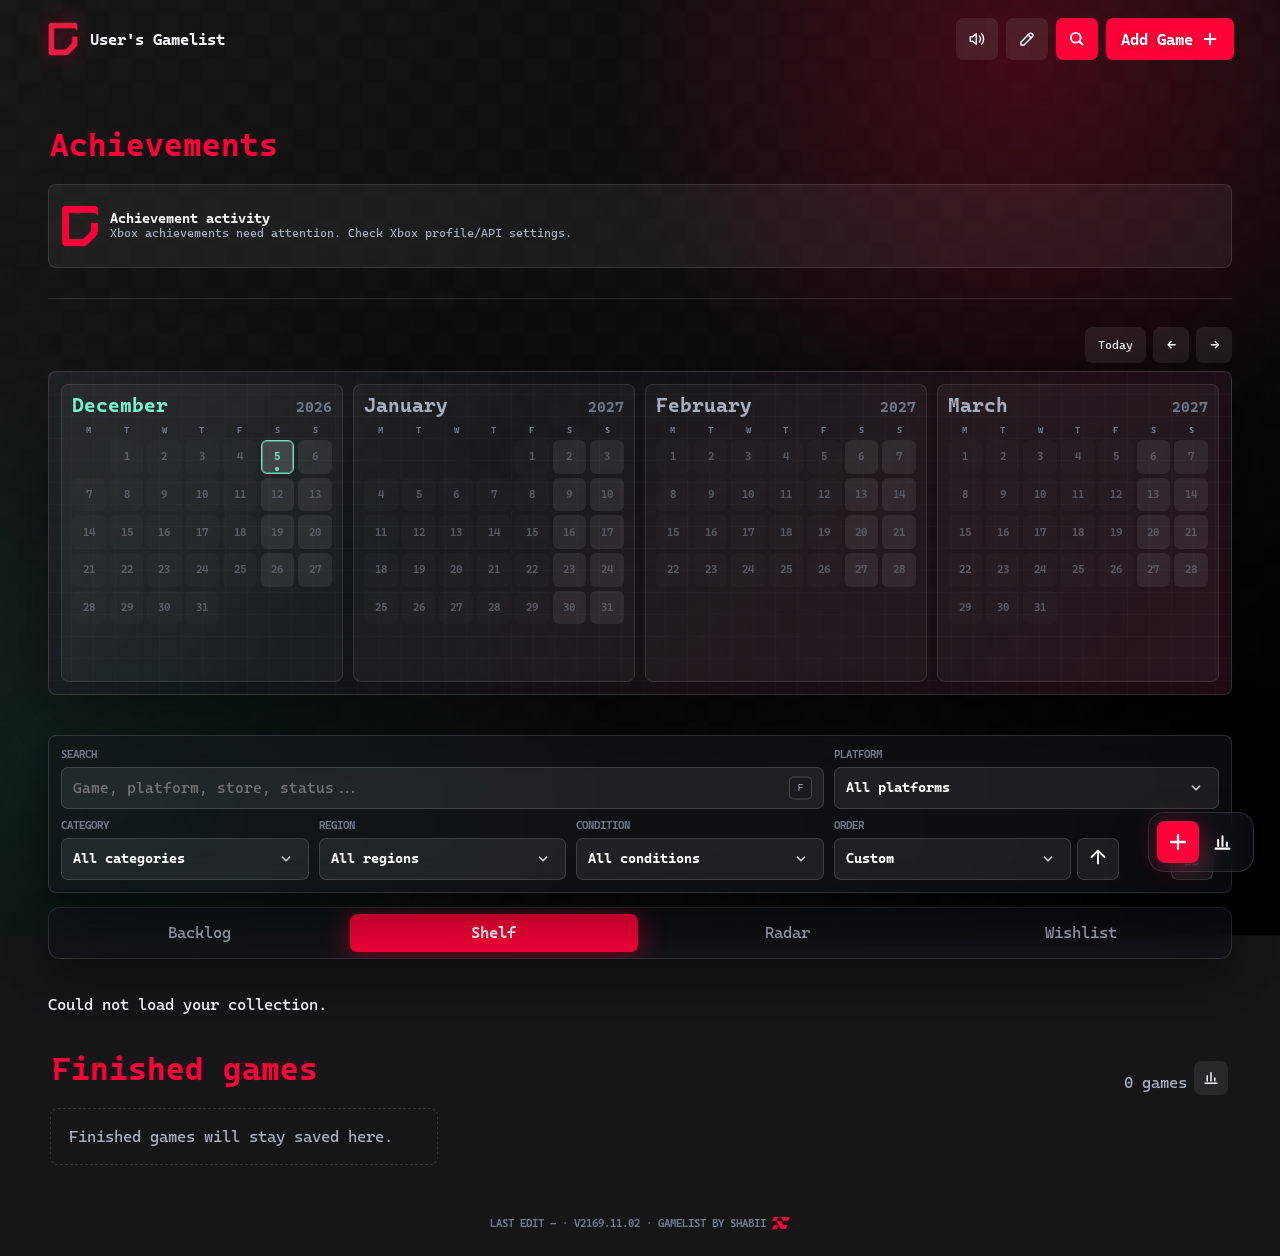
==== commit 95a3c728: "Sync from upstream while preserving local config" ====
--- a/collection-ui.html
+++ b/collection-ui.html
@@ -292,7 +292,7 @@
         <section class="shelf-library" data-module="library">
           <div class="shelf-tabs" id="shelfTabs" hidden></div>
           <div class="column-head">
-            <h2 id="shelfLibraryTitle" hidden>Shelf</h2>
+            <div><h2 id="shelfLibraryTitle" hidden>Shelf</h2></div>
             <span id="resultCount"></span>
           </div>
           <div class="shelf-grid" id="gameShelf" aria-live="polite"></div>
@@ -475,7 +475,7 @@
             </div></fieldset></div>
             <label class="shelf-gamelist-status-field"><span data-i18n="Other tags">Other tags</span><input id="shelfGamelistStatusesInput" placeholder="To Collect, Scarce, Waiting for Physical" data-i18n-placeholder="To Collect, Scarce, Waiting for Physical"></label>
             <label class="wide shelf-condition-notes-field"><span data-i18n="Condition Notes">Condition Notes</span><textarea id="notesInput" rows="3" placeholder="Missing booklet, sealed, damaged case..." data-i18n-placeholder="Missing booklet, sealed, damaged case..."></textarea></label>
-            <label class="shelf-owner-field"><span data-i18n="Owner">Owner</span><input id="ownersInput" placeholder="Judy, Jordi, Cage" data-i18n-placeholder="Judy, Jordi, Cage"></label>
+            <div class="shelf-owner-field shelf-lending-fields"><label><span data-i18n="Owner">Owner</span><input id="ownersInput" placeholder="Judy, Jordi, Cage" data-i18n-placeholder="Judy, Jordi, Cage"></label><label class="shelf-lent-field"><span data-i18n="Lent to">Lent to</span><input id="lentToInput" maxlength="120" autocomplete="off" placeholder="Borrower name" data-i18n-placeholder="Borrower name"></label></div>
             <label class="shelf-achievement-search-field"><span data-i18n="Alternate Achievement search name">Alternate Achievement search name</span><input id="trophyNameInput" placeholder="Optional alternate title" data-i18n-placeholder="Optional alternate title"></label>
           </div>
         </section>
--- a/styles.css
+++ b/styles.css
@@ -3358,6 +3358,10 @@
   text-transform: uppercase;
 }
 
+.eyebrow {
+  visibility: hidden !important;
+}
+
 h1,
 h2,
 h3,
@@ -3442,6 +3446,15 @@
   margin-bottom: 0;
   font-size: 17px;
   line-height: 1.2;
+}
+
+@media (min-width: 690px) {
+  .column-head h2,
+  .modal-head h2,
+  .detail-body h2,
+  .shelf-intro h1 {
+    margin-bottom: 8px;
+  }
 }
 
 .stats {
@@ -3589,7 +3602,7 @@
     color-mix(in srgb, var(--preorder-accent) 18%, transparent);
 }
 
-.preorder-count-pill .shopping-bag-icon {
+.preorder-count-pill :is(.shopping-bag-icon, .lend-hand-icon) {
   width: 13px;
   height: 13px;
   flex: 0 0 auto;
@@ -3617,6 +3630,7 @@
 .column-head .preorder-count-pill {
   margin-left: 0;
   margin-right: 0;
+  margin-bottom: 0;
 }
 
 .preorder-store-list {
@@ -7586,7 +7600,7 @@
 
 .playtime-date-pill.live-playtime-pill.is-expanded .live-playtime-expanded {
   position: static;
-  margin-top: 2px;
+  margin-top: 0;
   opacity: 1;
   transform: none;
 }
@@ -7637,7 +7651,7 @@
     )
     .live-playtime-expanded {
     position: static;
-    margin-top: 2px;
+    margin-top: 0;
     opacity: 1;
     transform: none;
   }
@@ -19853,17 +19867,17 @@
   }
 
   #addGameForm.gamelist-target-editor .shelf-title-field {
-    grid-column: 2 / span 6;
+    grid-column: 2 / span 5;
     grid-row: 1;
   }
 
   #addGameForm.gamelist-target-editor .shelf-console-field {
-    grid-column: 8 / span 4;
+    grid-column: 7 / span 4;
     grid-row: 1;
   }
 
   #addGameForm.gamelist-target-editor .gamelist-target-digital-field {
-    grid-column: 12 / span 2;
+    grid-column: 11 / span 3;
     grid-row: 1;
     align-self: end;
     min-width: 0;
@@ -22936,7 +22950,7 @@
 }
 
 #addGameForm #shelfGamelistTargetPicker,
-#addGameForm.digital-tracking-disabled .lookup-digital-check {
+#addGameForm.digital-tracking-disabled:not(.gamelist-target-editor) .lookup-digital-check {
   display: none !important;
 }
 
@@ -23063,11 +23077,6 @@
     grid-row: calc(
       var(--collection-extra-row) + var(--collection-owner-offset)
     ) !important;
-  }
-  #addGameForm.gamelist-target-editor.digital-tracking-disabled
-    .shelf-editor-grid.unified-game-editor-grid
-    > .shelf-console-field {
-    grid-column: 14 / span 12;
   }
 }
 
@@ -24553,15 +24562,15 @@
   }
 
   #addGameForm.gamelist-target-editor .shelf-title-field {
-    grid-column: 2 / span 6;
+    grid-column: 2 / span 5;
     grid-row: 1;
   }
   #addGameForm.gamelist-target-editor .shelf-console-field {
-    grid-column: 8 / span 4;
+    grid-column: 7 / span 4;
     grid-row: 1;
   }
   #addGameForm.gamelist-target-editor .gamelist-target-digital-field {
-    grid-column: 12 / span 2;
+    grid-column: 11 / span 3;
     grid-row: 1;
   }
   #addGameForm.gamelist-target-editor .shelf-release-field {
@@ -24918,6 +24927,21 @@
 }
 
 @media (max-width: 689px) {
+  #addGameForm.gamelist-target-editor .shelf-editor-grid {
+    grid-template-columns: minmax(0, 1fr);
+  }
+
+  #addGameForm.gamelist-target-editor .shelf-editor-grid > :not(.shelf-editor-cover-preview) {
+    grid-column: 1 / -1 !important;
+    grid-row: auto;
+  }
+
+  #addGameForm.gamelist-target-editor .shelf-editor-grid > .shelf-editor-cover-preview {
+    grid-column: 1 / -1;
+    grid-row: auto;
+    width: min(160px, 100%);
+  }
+
   /* Shelf follows the shared markup: DLC, subscription, then release details. */
   #addGameForm.gamelist-target-editor .shelf-entitlement-field {
     order: 11;
@@ -25291,3 +25315,250 @@
     grid-template-columns: repeat(6, minmax(0, 1fr));
   }
 }
+
+/* Shelf lending shares owner colors and the preorder count layout. */
+.lent-count-pill {
+  --preorder-accent: #b4ed32;
+  --preorder-accent-text: #152000;
+}
+:is(.game-card, .game-row).lent-card {
+  background: repeating-linear-gradient(135deg, color-mix(in srgb, var(--lent-color, var(--accent)) 14%, transparent) 0 6px, transparent 6px 12px), var(--panel) !important;
+  border-color: color-mix(in srgb, var(--lent-color, var(--accent)) 36%, transparent);
+}
+.shelf-lending-fields, .shelf-lending-fields > label, .shelf-lending-modal > label {
+  display: grid;
+  gap: 8px;
+  min-width: 0;
+}
+.shelf-lending-fields { align-self: start; }
+.shelf-lending-fields input { width: 100%; min-width: 0; box-sizing: border-box; }
+.shelf-lending-dialog { width: min(440px, calc(100vw - 32px)); }
+.shelf-lending-modal { width: 100%; box-sizing: border-box; }
+.shelf-lending-modal > p { overflow-wrap: anywhere; }
+.shelf-lending-error { color: var(--danger, #ff7777); }
+.shelf-grid .game-card .card-actions:has(.shelf-lend-action) { display: flex; flex-wrap: nowrap; align-items: center; gap: 6px; width: 100%; min-width: 0; }
+.shelf-grid .shelf-lend-action { flex: 0 0 auto; white-space: nowrap; }
+.shelf-grid .game-row-actions-bottom:has(.shelf-lend-action) { display: flex; flex-wrap: wrap; gap: 6px; }
+.lent-badge { max-width: 100%; overflow-wrap: anywhere; }
+
+.shelf-lent-field[hidden] { display: none; }
+.shelf-lend-action svg {
+  width: 18px;
+  height: 18px;
+  flex: 0 0 18px;
+  stroke: currentColor;
+}
+
+.shelf-lending-modal .modal-head { justify-content: space-between; align-items: flex-start; }
+.shelf-lending-modal .modal-head h2 { min-width: 0; margin: 0; }
+.shelf-lending-modal .modal-head > button { flex: 0 0 auto; margin-left: auto; }
+.shelf-lending-game { display: flex; align-items: center; gap: 14px; margin-bottom: 16px; }
+.shelf-lending-game strong { min-width: 0; overflow-wrap: anywhere; }
+.shelf-lending-cover { width: 64px; height: 88px; flex: 0 0 64px; object-fit: contain; border-radius: 5px; background: var(--panel); }
+.shelf-lending-modal > label { gap: 4px; }
+.shelf-lending-modal > label > span { margin-bottom: 0; }
+
+/* Keep Shelf ownership, borrower and achievement inputs on the same baseline. */
+#addGameForm .shelf-lending-fields > label,
+#addGameForm .shelf-achievement-search-field {
+  display: flex;
+  flex-direction: column;
+  justify-content: flex-end;
+  gap: 6px;
+  min-width: 0;
+}
+#addGameForm .shelf-lending-fields > label > span,
+#addGameForm .shelf-achievement-search-field > span { margin-bottom: 0; }
+#addGameForm .shelf-lending-fields input,
+#addGameForm .shelf-achievement-search-field input { height: 44px; min-height: 44px; box-sizing: border-box; }
+#addGameForm .shelf-lending-fields > .shelf-lent-field[hidden] { display: none; }
+@media (min-width: 690px) {
+  #addGameForm .shelf-lending-fields:has(> .shelf-lent-field:not([hidden])) {
+    grid-template-columns: repeat(2, minmax(0, 1fr));
+    gap: 12px;
+    align-self: end;
+    align-items: end;
+  }
+  #addGameForm .shelf-achievement-search-field { align-self: end; }
+}
+@media (max-width: 689px) {
+  #addGameForm .shelf-lending-fields { grid-template-columns: minmax(0, 1fr); gap: 12px; }
+}
+
+.shelf-lending-info { display: flex; flex-direction: column; align-items: flex-start; min-width: 0; }
+
+/* Lending actions share a single row instead of inheriting fixed button widths. */
+.shelf-grid .game-card .card-actions > .shelf-lend-action,
+.shelf-grid .game-card .card-actions > .shelf-add-backlog-action {
+  width: auto;
+  min-width: 0;
+  flex: 0 1 auto;
+  white-space: nowrap;
+}
+@media (max-width: 689px) {
+  .shelf-grid .game-card .card-actions:has(.shelf-lend-action) > :is(.shelf-lend-action, .shelf-add-backlog-action) {
+    padding-inline: 8px;
+    gap: 5px;
+    font-size: 12px;
+  }
+}
+@media (max-width: 380px) {
+  .shelf-grid .game-card .card-actions:has(.shelf-lend-action) { gap: 4px; }
+  .shelf-grid .game-card .card-actions:has(.shelf-lend-action) > :is(.shelf-lend-action, .shelf-add-backlog-action) {
+    padding-inline: 6px;
+    gap: 4px;
+    font-size: 11px;
+  }
+}
+
+/* Opaque controls keep the lending stripes behind their surfaces. */
+:is(.game-card, .game-row).lent-card :is(.card-actions, .game-row-actions) button,
+.game-card.lent-card .edit-action {
+  background: linear-gradient(rgba(255, 255, 255, 0.08), rgba(255, 255, 255, 0.08)), var(--bg);
+}
+:is(.game-card, .game-row).lent-card :is(.card-actions, .game-row-actions) .danger-button {
+  background: linear-gradient(rgba(255, 111, 133, 0.12), rgba(255, 111, 133, 0.12)), var(--bg);
+}
+:is(.game-card, .game-row).lent-card :is(.card-actions, .game-row-actions) button:hover {
+  background: linear-gradient(color-mix(in srgb, var(--accent) 20%, transparent), color-mix(in srgb, var(--accent) 20%, transparent)), var(--bg);
+}
+.shelf-return-action svg { width: 18px; height: 18px; flex-shrink: 0; }
+
+/* Fill Shelf cards with the same 36px action controls as the other lists. */
+.shelf-page .shelf-grid .game-card .card-actions:has(> .shelf-add-backlog-action) {
+  display: flex;
+  flex-wrap: nowrap;
+  justify-self: stretch;
+  align-items: stretch;
+  width: 100%;
+  max-width: 100%;
+  gap: 8px;
+}
+.shelf-page .shelf-grid .game-card .card-actions:has(> .shelf-add-backlog-action) > button {
+  box-sizing: border-box;
+  height: 36px;
+  min-height: 36px;
+  max-height: 36px;
+}
+.shelf-page .shelf-grid .game-card .card-actions:has(> .shelf-add-backlog-action) > :is(.shelf-lend-action, .shelf-add-backlog-action) {
+  flex: 1 1 auto;
+  width: auto;
+  padding-block: 6px;
+}
+.shelf-page .shelf-grid .game-card .card-actions:has(> .shelf-add-backlog-action) > .shelf-card-delete-action {
+  flex: 0 0 36px;
+  width: 36px;
+  min-width: 36px;
+  max-width: 36px;
+  padding: 0;
+}
+
+/* The edit control must not stretch Backlog's title row when hidden. */
+#backlog .card-list:not(.list-view) .game-card:not(.playing-card) .title-line {
+  padding-right: 42px;
+  grid-template-columns: minmax(0, 1fr);
+}
+#backlog .card-list:not(.list-view) .game-card:not(.playing-card) .title-line > .edit-action {
+  position: absolute;
+  top: 10px;
+  right: 10px;
+}
+#backlog .card-list:not(.list-view) .game-card.has-trailer .title-line { padding-right: 86px; }
+
+/* Keep list lending actions compact until the full desktop layout. */
+@media (max-width: 1919px) {
+  .shelf-grid.list-view .game-row .game-row-actions .game-row-actions-bottom > .shelf-lend-action {
+    box-sizing: border-box;
+    width: var(--list-icon-size, 36px);
+    min-width: var(--list-icon-size, 36px);
+    max-width: var(--list-icon-size, 36px);
+    height: var(--list-icon-size, 36px);
+    min-height: var(--list-icon-size, 36px);
+    max-height: var(--list-icon-size, 36px);
+    flex: 0 0 var(--list-icon-size, 36px);
+    aspect-ratio: 1;
+    padding: 0;
+    gap: 0;
+  }
+  .shelf-grid.list-view .game-row .game-row-actions .game-row-actions-bottom > .shelf-lend-action > span { display: none; }
+}
+
+@media (max-width: 1919px) {
+  .card-list.list-view .game-row .game-row-actions .game-row-actions-bottom > .shelf-return-action {
+    box-sizing: border-box;
+    width: var(--list-icon-size, 36px);
+    min-width: var(--list-icon-size, 36px);
+    max-width: var(--list-icon-size, 36px);
+    height: var(--list-icon-size, 36px);
+    min-height: var(--list-icon-size, 36px);
+    max-height: var(--list-icon-size, 36px);
+    flex: 0 0 var(--list-icon-size, 36px);
+    padding: 0;
+    gap: 0;
+  }
+  .card-list.list-view .game-row .game-row-actions .game-row-actions-bottom > .shelf-return-action > span { display: none; }
+}
+
+@media (max-width: 689px) {
+  .shelf-grid.list-view .game-row .game-row-actions-bottom:has(> .shelf-lend-action) {
+    display: flex;
+    flex-wrap: nowrap;
+    align-items: center;
+    justify-content: flex-end;
+    width: 100%;
+    min-width: 0;
+    gap: 4px;
+  }
+  .shelf-grid.list-view .game-row .game-row-actions-bottom:has(> .shelf-lend-action) > .shelf-add-backlog-action {
+    box-sizing: border-box;
+    flex: 1 1 0;
+    width: auto !important;
+    min-width: 0;
+    height: 32px;
+    min-height: 32px;
+    max-height: 32px;
+    padding: 5px 7px;
+    gap: 4px;
+    font-size: 10px;
+  }
+}
+
+/* Radar and Wishlist list actions use a shared control height. */
+:is(#upcoming, #wanted) .card-list.list-view .game-row-actions {
+  --list-action-height: 36px;
+}
+:is(#upcoming, #wanted) .card-list.list-view .game-row-actions :is(.row-edit-action, .row-delete-action, .row-backlog-action) {
+  box-sizing: border-box;
+  height: var(--list-action-height);
+  min-height: var(--list-action-height);
+  max-height: var(--list-action-height);
+  padding-block: 0;
+}
+@media (max-width: 689px) {
+  :is(#upcoming, #wanted) .card-list.list-view .game-row-actions { --list-action-height: 32px; }
+}
+
+.shelf-lending-modal .modal-actions .primary-button > svg {
+  width: 18px;
+  height: 18px;
+  flex: 0 0 18px;
+  stroke: currentColor;
+}
+
+/* List lending controls follow the same desktop/mobile sizes as Edit and Delete. */
+@media (max-width: 689px) {
+  :is(.shelf-grid, .card-list).list-view .game-row-actions { --list-icon-size: 32px; }
+}
+
+/* On desktop, keep returning a lent game ahead of adding it to Backlog. */
+@media (min-width: 690px) {
+  .shelf-grid .card-actions > .shelf-lend-action[data-action="lend"],
+  .shelf-grid.list-view .game-row-actions-bottom > .shelf-lend-action[data-action="lend"] { order: 1; }
+  .shelf-grid .card-actions > .shelf-add-backlog-action,
+  .shelf-grid.list-view .game-row-actions-bottom > .shelf-add-backlog-action { order: 0; }
+  .shelf-grid .card-actions > .shelf-lend-action[data-action="returned"],
+  .shelf-grid.list-view .game-row-actions-bottom > .shelf-lend-action[data-action="returned"] { order: -1; }
+  .shelf-grid .card-actions > .shelf-card-delete-action { order: 2; }
+}
+
+.shelf-page .shelf-grid .game-card .card-actions > .shelf-add-backlog-action { padding-block: 6px; }
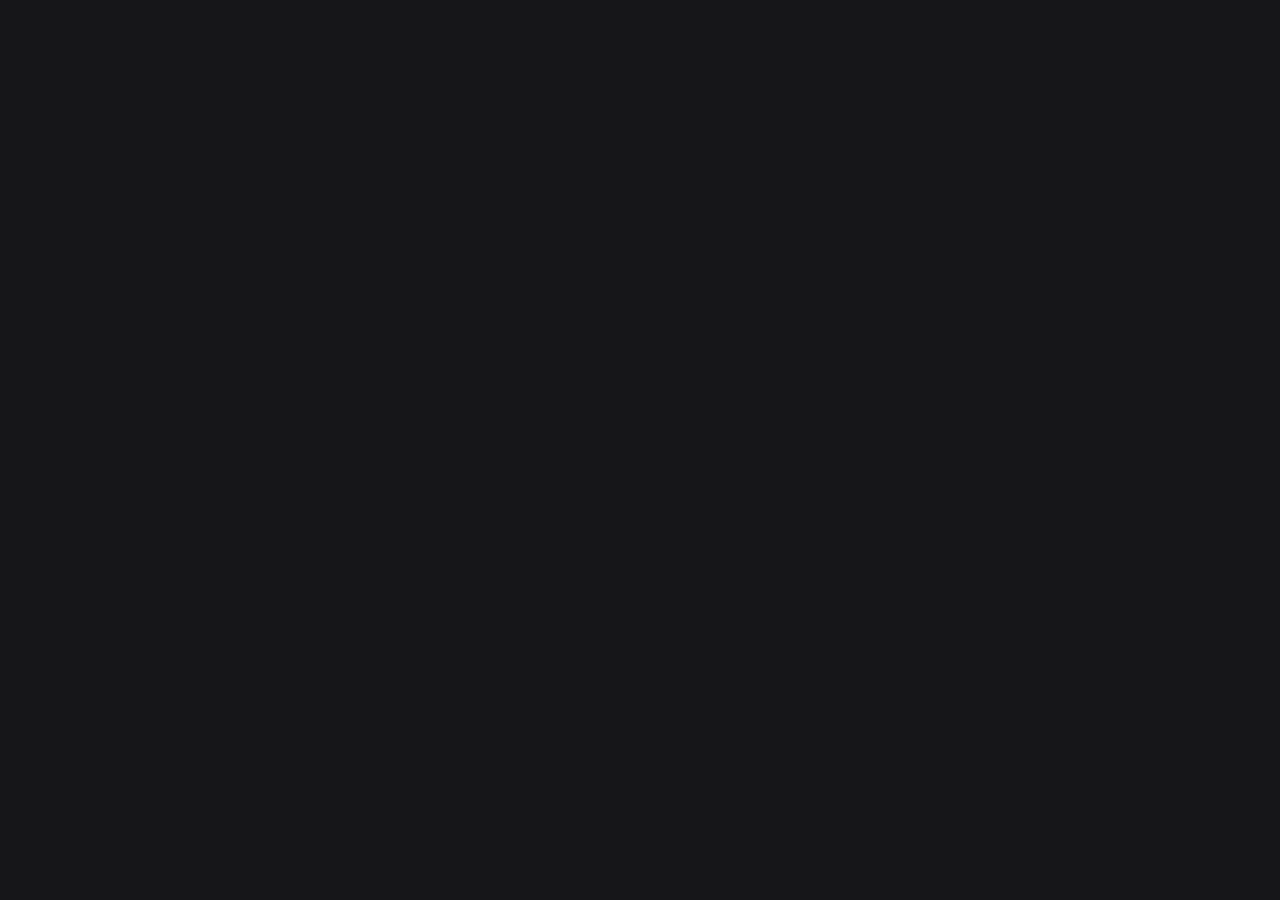
==== commit 20e4d079: "Sync from upstream while preserving local config" ====
--- a/collection-ui.html
+++ b/collection-ui.html
@@ -271,9 +271,10 @@
             <span data-i18n="Condition">Condition</span>
             <select id="conditionFilter">
               <option value="all" data-i18n="All conditions">All conditions</option>
+              <option value="loose" data-i18n="Loose">Loose</option>
+              <option value="loose-plus" data-i18n="Loose +">Loose +</option>
               <option value="complete" data-i18n="Complete">Complete</option>
               <option value="complete-plus" data-i18n="Complete +">Complete +</option>
-              <option value="loose" data-i18n="Loose">Loose</option>
               <option value="sealed" data-i18n="Sealed">Sealed</option>
             </select>
           </label>
--- a/styles.css
+++ b/styles.css
@@ -4198,6 +4198,16 @@
     0 0 20px color-mix(in srgb, var(--preorder-accent) 12%, transparent);
 }
 
+.release-day.today.has-preorder {
+  background: var(--accent-2);
+  border-color: var(--accent-2);
+  box-shadow: 0 8px 20px color-mix(in srgb, var(--accent-2) 22%, transparent);
+}
+
+.release-day.today.has-preorder > span {
+  color: #1b1000;
+}
+
 .release-day.today > span {
   position: relative;
   color: var(--accent-2);
@@ -14002,6 +14012,16 @@
     color-mix(in srgb, var(--preorder-accent) 16%, transparent);
 }
 
+html.theme-light .release-day.today.has-preorder {
+  background: var(--accent-2);
+  border-color: var(--accent-2);
+  box-shadow: 0 8px 20px color-mix(in srgb, var(--accent-2) 22%, transparent);
+}
+
+html.theme-light .release-day.today.has-preorder > span {
+  color: #1b1000 !important;
+}
+
 html.theme-light .stat-release {
   --stat-color: var(--preorder-accent);
   --stat-glow: color-mix(in srgb, var(--preorder-accent) 24%, transparent);
@@ -22106,6 +22126,9 @@
 .condition-loose {
   color: #ff6f85;
 }
+.condition-loose-plus {
+  color: #ff805e;
+}
 .play-status {
   color: #f7df69;
 }
@@ -23785,6 +23808,10 @@
   color: #ff7188;
   background: rgba(255, 91, 118, 0.1);
 }
+.condition-pill.condition-loose-plus {
+  color: #ff805e;
+  background: rgba(255, 128, 94, 0.1);
+}
 .condition-pill.condition-complete {
   color: #79f2ce;
   background: rgba(121, 242, 206, 0.1);
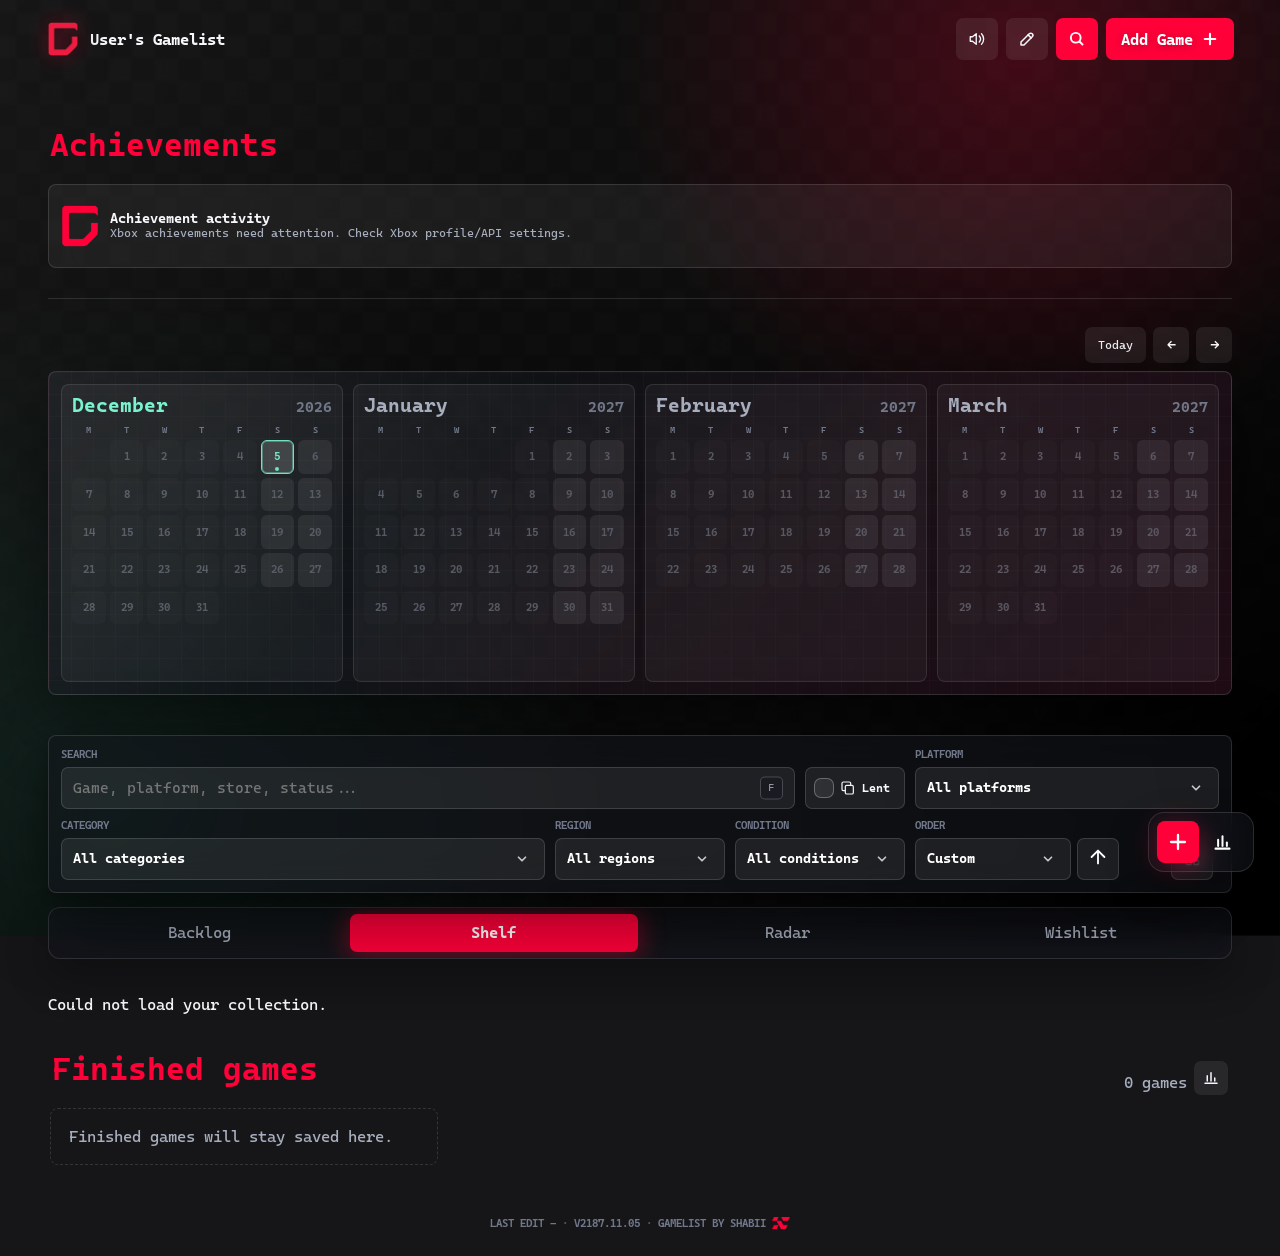
==== commit 70917fcb: "Sync from upstream while preserving local config" ====
--- a/collection-ui.html
+++ b/collection-ui.html
@@ -434,6 +434,7 @@
             </label>
           </div>
           <label class="check-filter toggle-check shelf-add-collection-check" hidden><input id="shelfAddCollectionInput" type="checkbox"><span class="check-label-with-icon"><span data-svg-asset="icons/actions/back"></span><span data-i18n="Add to backlog">Add to backlog</span></span></label>
+          <label class="check-filter toggle-check shelf-only-backlog-check" hidden><input id="shelfOnlyBacklogInput" type="checkbox"><span data-i18n="Only Backlog">Only Backlog</span></label>
           <label class="check-filter toggle-check shelf-gamelist-playing-field" hidden><input id="shelfGamelistPlayingInput" type="checkbox"><span class="check-label-with-icon"><span data-svg-asset="icons/actions/play-3"></span><span data-i18n="Playing">Playing</span></span></label>
           <label class="shelf-gamelist-flag shelf-gamelist-stream-field check-filter toggle-check stream-check" hidden><input id="shelfGamelistStreamInput" type="checkbox"><span data-i18n="Stream">Stream</span></label>
         </div>
--- a/styles.css
+++ b/styles.css
@@ -11493,6 +11493,7 @@
 
 #detailDialog {
   width: min(980px, calc(100vw - 24px));
+  border-radius: 12px;
 }
 
 #historyDialog {
@@ -11787,7 +11788,7 @@
     var(--grid-x) var(--grid-y),
     var(--grid-x) var(--grid-y),
     center;
-  border-radius: 8px;
+  border-radius: 12px;
   backdrop-filter: blur(8px) saturate(1.08);
 }
 
@@ -14729,11 +14730,17 @@
 
 .detail-body {
   min-width: 0;
-  padding-right: 34px;
 }
 
 .detail-body h2 {
   margin-bottom: 4px;
+  overflow-wrap: anywhere;
+}
+
+@media (min-width: 690px) {
+  .detail-body h2 {
+    padding-right: 84px;
+  }
 }
 
 .detail-body #detailDescription {
@@ -14745,15 +14752,12 @@
 
 .detail-trophies {
   margin-top: 10px;
+  padding-top: 8px;
   border-top: 1px solid var(--line);
 }
 
 #detailTrophies {
   padding-top: 8px;
-}
-
-.detail-condition.price-panel-hidden:not([hidden]) ~ .detail-trophies {
-  border-top: 0;
 }
 
 .detail-trophies-head {
@@ -22309,13 +22313,16 @@
 }
 
 .detail-note {
-  margin-top: 16px;
-  padding: 12px;
+  margin-top: 12px;
+  margin-bottom: 12px;
+  padding: 8px 10px;
   color: var(--muted);
   border-left: 3px solid var(--accent);
-  border-radius: 0 7px 7px 0;
+  border-radius: 0 8px 8px 0;
   background: rgba(255, 255, 255, 0.05);
-  line-height: 1.55;
+  font-size: 13px;
+  line-height: 1.45;
+  overflow-wrap: anywhere;
 }
 
 .physical-id-grid {
@@ -23000,6 +23007,20 @@
   padding: 8px 12px;
 }
 
+.shelf-only-backlog-check {
+  box-sizing: border-box;
+  min-height: 44px;
+  padding: 8px 12px;
+}
+
+#shelfGamelistPreorderStreamRow.has-playing-option.has-only-backlog-option {
+  grid-template-columns: repeat(3, minmax(0, 1fr));
+}
+
+#shelfGamelistPreorderStreamRow.has-playing-option.has-only-backlog-option.has-stream {
+  grid-template-columns: repeat(4, minmax(0, 1fr));
+}
+
 #shelfGamelistPreorderStreamRow.has-collection-option {
   grid-template-columns: minmax(0, 1fr);
 }
@@ -23022,16 +23043,62 @@
   padding: 8px 12px;
 }
 
+@media (min-width: 690px) {
+  #shelfGamelistPreorderStreamRow.has-playing-option,
+  #shelfGamelistPreorderStreamRow.has-playing-option.has-stream,
+  #shelfGamelistPreorderStreamRow.has-playing-option.has-only-backlog-option,
+  #shelfGamelistPreorderStreamRow.has-playing-option.has-only-backlog-option.has-stream {
+    grid-template-columns: repeat(2, minmax(0, 1fr));
+  }
+
+  #shelfGamelistPreorderStreamRow.has-playing-option .shelf-add-collection-check {
+    grid-column: 1 / -1;
+    grid-row: 1;
+  }
+
+  #shelfGamelistPreorderStreamRow.has-only-backlog-option .shelf-add-collection-check {
+    grid-column: 1;
+  }
+
+  #shelfGamelistPreorderStreamRow.has-only-backlog-option .shelf-only-backlog-check {
+    grid-column: 2;
+    grid-row: 1;
+  }
+
+  #shelfGamelistPreorderStreamRow.has-playing-option .shelf-gamelist-playing-field {
+    grid-column: 1;
+    grid-row: 2;
+  }
+
+  #shelfGamelistPreorderStreamRow.has-playing-option .shelf-gamelist-stream-field {
+    grid-column: 2;
+    grid-row: 2;
+  }
+}
+
+#shelfGamelistPreorderStreamRow.has-playing-option:not(.has-stream) .shelf-gamelist-playing-field {
+  grid-column: 1 / -1;
+}
+
 #addGameForm.shelf-gamelist-import-mini #shelfGamelistListControls {
   margin-bottom: 12px;
 }
 
 @media (max-width: 689px) {
+  #shelfGamelistPreorderStreamRow.has-playing-option.has-only-backlog-option,
+  #shelfGamelistPreorderStreamRow.has-playing-option.has-only-backlog-option.has-stream {
+    grid-template-columns: repeat(2, minmax(0, 1fr));
+  }
+
+  #shelfGamelistPreorderStreamRow.has-playing-option.has-only-backlog-option .shelf-add-collection-check {
+    grid-column: auto;
+  }
+
   #shelfGamelistPreorderStreamRow.has-playing-option.has-stream {
     grid-template-columns: repeat(2, minmax(0, 1fr));
   }
 
-  #shelfGamelistPreorderStreamRow.has-playing-option.has-stream
+  #shelfGamelistPreorderStreamRow.has-playing-option.has-stream:not(.has-only-backlog-option)
     .shelf-add-collection-check {
     grid-column: 1 / -1;
   }
@@ -23506,7 +23573,6 @@
   padding-top: 14px;
   padding-bottom: 14px;
   border-top: 1px solid var(--line);
-  border-bottom: 1px solid var(--line);
 }
 
 .detail-guides[hidden] {
@@ -23736,12 +23802,13 @@
   margin: 0;
 }
 .shelf-card-notes {
-  min-height: calc(1.45em + 20px);
-  padding: 10px 12px;
+  min-height: calc(1.4em + 16px);
+  max-height: calc(2.8em + 16px);
+  padding: 8px 10px;
   color: color-mix(in srgb, var(--text) 84%, var(--muted));
   border-left: 3px solid var(--accent);
-  border-radius: 0 6px 6px 0;
-  background: rgba(0, 0, 0, 0.26);
+  border-radius: 0 8px 8px 0;
+  background: rgba(255, 255, 255, 0.05);
   backdrop-filter: blur(18px) saturate(130%);
   -webkit-backdrop-filter: blur(18px) saturate(130%);
   font-size: 11px;
@@ -25480,17 +25547,19 @@
   padding: 0;
 }
 
-/* The edit control must not stretch Backlog's title row when hidden. */
-#backlog .card-list:not(.list-view) .game-card:not(.playing-card) .title-line {
+/* Keep edit controls from stretching single-line card titles. */
+:is(#backlog, #upcoming, #wanted) .card-list:not(.list-view) .game-card:not(.playing-card) .title-line,
+.shelf-grid:not(.list-view) .game-card .title-line {
   padding-right: 42px;
   grid-template-columns: minmax(0, 1fr);
 }
-#backlog .card-list:not(.list-view) .game-card:not(.playing-card) .title-line > .edit-action {
+:is(#backlog, #upcoming, #wanted) .card-list:not(.list-view) .game-card:not(.playing-card) .title-line > .edit-action,
+.shelf-grid:not(.list-view) .game-card .title-line > .edit-action {
   position: absolute;
   top: 10px;
   right: 10px;
 }
-#backlog .card-list:not(.list-view) .game-card.has-trailer .title-line { padding-right: 86px; }
+:is(#backlog, #upcoming, #wanted) .card-list:not(.list-view) .game-card.has-trailer .title-line { padding-right: 86px; }
 
 /* Keep list lending actions compact until the full desktop layout. */
 @media (max-width: 1919px) {
